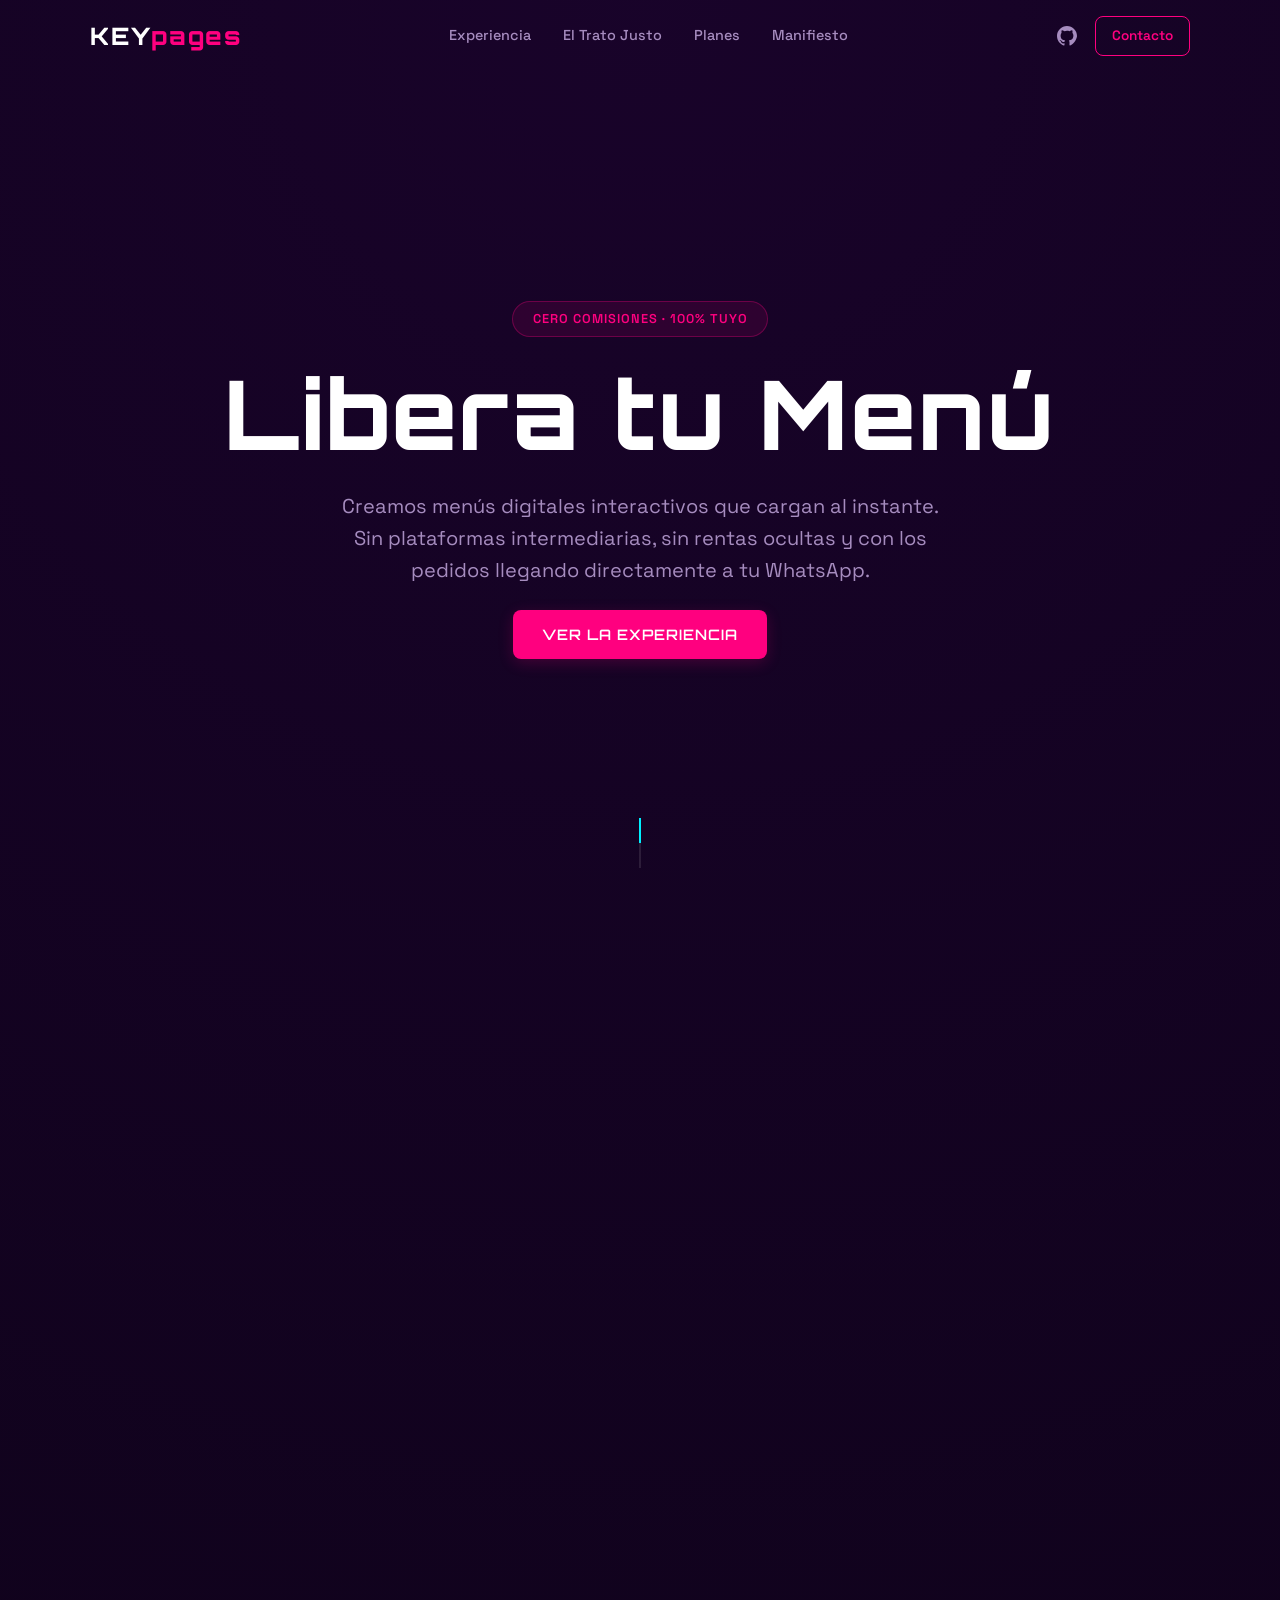
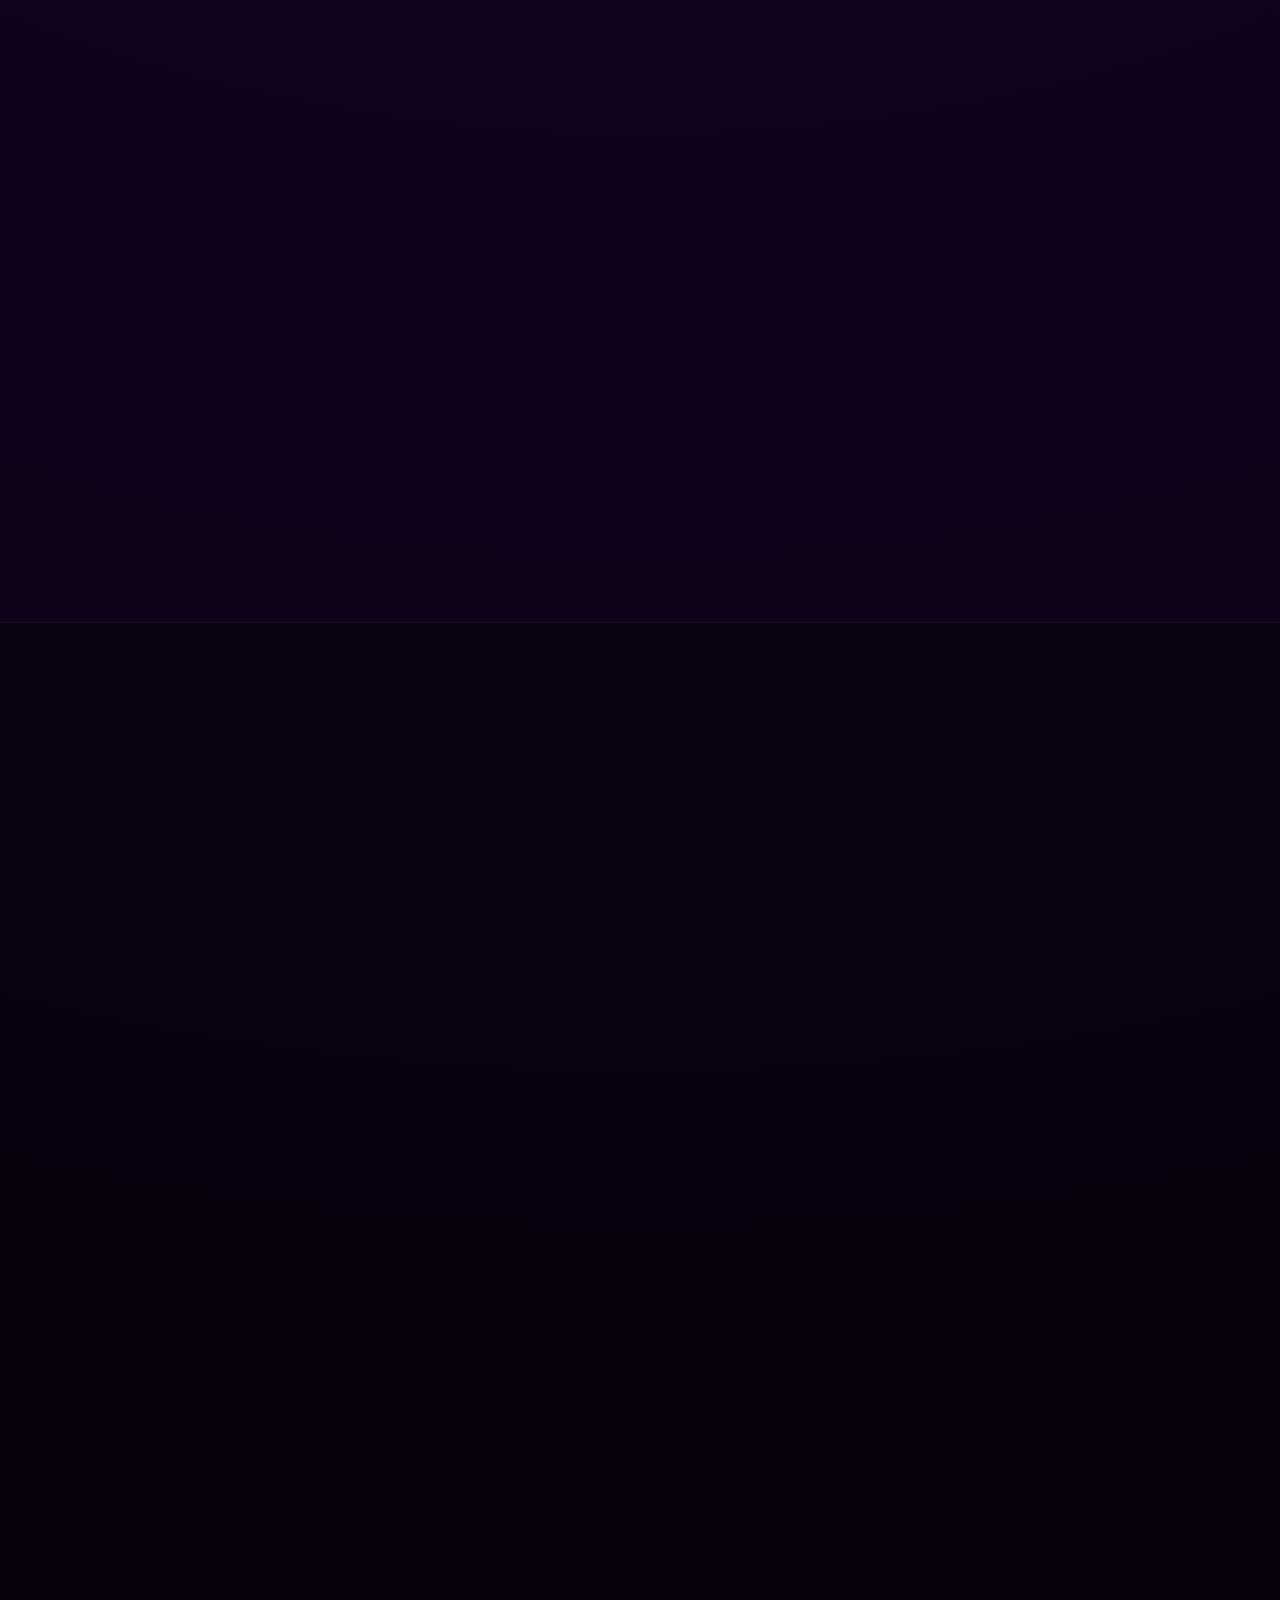
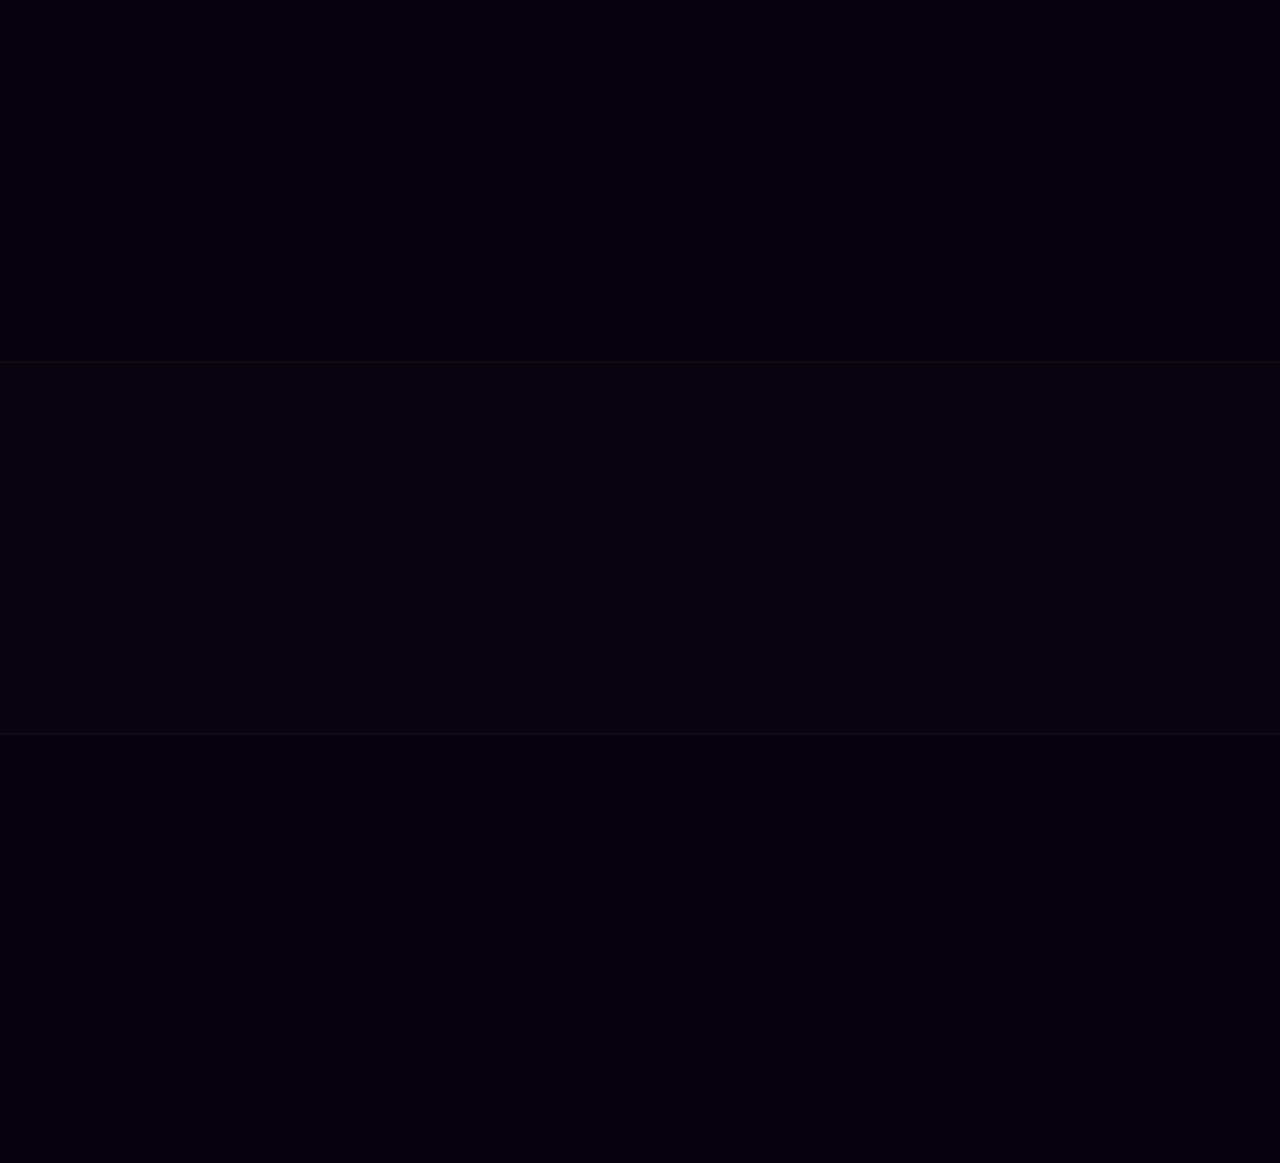
==== index.html @ 531e36ef "Actualizacion de la idea de negocio." ====
<!DOCTYPE html>
<html lang="es">
<head>
    <meta charset="UTF-8">
    <meta name="viewport" content="width=device-width, initial-scale=1.0, maximum-scale=5.0">
    <title>KEYpages | Menús Digitales Libres y Rápidos</title>
    
    <meta name="description" content="Menús digitales ultra rápidos, sin comisiones por pedido y 100% de tu propiedad. Conecta directo con tus clientes en WhatsApp.">
    <meta name="theme-color" content="#0e0318">
    
    <link rel="preconnect" href="https://fonts.googleapis.com">
    <link rel="preconnect" href="https://fonts.gstatic.com" crossorigin>
    <link href="https://fonts.googleapis.com/css2?family=Orbitron:wght@600;800&family=Space+Grotesk:wght@400;500;700&display=swap" rel="stylesheet">
    
    <link rel="stylesheet" href="style.css">
    <script src="script.js" defer></script>
</head>
<body>

    <nav class="navbar" id="navbar">
        <div class="nav-container">
            <a href="#" class="nav-logo">KEY<span>pages</span></a>
            <div class="nav-links">
                <a href="#experiencia">Experiencia</a>
                <a href="#beneficios">El Trato Justo</a>
                <a href="#membresias">Planes</a>
                <a href="#manifiesto">Manifiesto</a>
            </div>
            <div class="nav-actions">
                <a href="https://github.com/enrique-yoab" target="_blank" rel="noopener noreferrer" class="nav-icon" aria-label="Perfil de GitHub">
                    <svg viewBox="0 0 24 24" width="24" height="24" aria-hidden="true" fill="currentColor">
                        <path d="M12 2C6.477 2 2 6.477 2 12c0 4.42 2.865 8.166 6.839 9.489.5.092.682-.217.682-.482 0-.237-.008-.866-.013-1.7-2.782.603-3.369-1.34-3.369-1.34-.454-1.156-1.11-1.462-1.11-1.462-.908-.62.069-.608.069-.608 1.003.07 1.531 1.03 1.531 1.03.892 1.529 2.341 1.087 2.91.831.092-.646.35-1.086.636-1.336-2.22-.253-4.555-1.11-4.555-4.943 0-1.091.39-1.984 1.029-2.683-.103-.253-.446-1.27.098-2.647 0 0 .84-.269 2.75 1.025A9.564 9.564 0 0112 6.844c.85.004 1.705.115 2.504.337 1.909-1.294 2.747-1.025 2.747-1.025.546 1.377.203 2.394.1 2.647.64.699 1.028 1.592 1.028 2.683 0 3.842-2.339 4.687-4.566 4.935.359.309.678.919.678 1.852 0 1.336-.012 2.415-.012 2.743 0 .267.18.579.688.481C19.138 20.161 22 14.416 22 12c0-5.523-4.477-10-10-10z"/>
                    </svg>
                </a>
                <a href="https://wa.me/525622158556?text=Hola,%20quiero%20liberar%20mi%20menú." target="_blank" rel="noopener noreferrer" class="btn-nav">Contacto</a>
            </div>
        </div>
    </nav>

    <header class="hero">
        <div class="hero-bg" aria-hidden="true"></div>
        <div class="container hero-content">
            <span class="badge">Cero Comisiones · 100% Tuyo</span>
            <h1 class="hero-title">Libera tu Menú</h1>
            <p class="hero-subtitle">Creamos menús digitales interactivos que cargan al instante. Sin plataformas intermediarias, sin rentas ocultas y con los pedidos llegando directamente a tu WhatsApp.</p>
            <div class="hero-actions">
                <a href="#experiencia" class="btn btn-primary">Ver la Experiencia</a>
            </div>
        </div>
        <div class="scroll-indicator" aria-hidden="true"></div>
    </header>

    <main>
        <section id="experiencia" class="section">
            <div class="container">
                <div class="section-header reveal">
                    <h2>Navegación Dinámica</h2>
                    <p>Tus clientes exploran tus platillos con nuestra interfaz exclusiva de ruleta, diseñada para sentirse como una app nativa a 60FPS sin necesidad de descargas.</p>
                </div>
                
                <div class="roulette-wrapper reveal">
                    <div class="roulette-container" id="menu-roulette">
                        <div class="roulette-item active" data-index="0">🍔 Hamburguesas</div>
                        <div class="roulette-item" data-index="1">🍕 Pizzas Artesanales</div>
                        <div class="roulette-item" data-index="2">🥗 Ensaladas</div>
                        <div class="roulette-item" data-index="3">🍺 Cerveza Draft</div>
                        <div class="roulette-item" data-index="4">🍰 Postres</div>
                    </div>
                    <div class="roulette-controls">
                        <button id="btn-spin-left" class="btn btn-outline" aria-label="Girar a la izquierda">◀ Girar</button>
                        <button id="btn-spin-right" class="btn btn-outline" aria-label="Girar a la derecha">Girar ▶</button>
                    </div>
                </div>
            </div>
        </section>

        <section id="beneficios" class="section section-dark">
            <div class="container">
                <div class="scope-grid reveal">
                    <div class="scope-text">
                        <h2 class="scope-title">El Trato Justo</h2>
                        <p class="scope-desc">Las apps de delivery se quedan hasta con el 30% de tus ganancias y "secuestran" la relación con tus clientes. Nosotros proponemos <strong>honestidad radical</strong>.</p>
                        <p class="scope-desc">Diseñamos tu catálogo digital a medida. Cuando un comensal elige sus platillos en su celular (ya sea desde su casa o escaneando un QR en tu mesa), el pedido se formatea y se envía <strong>directamente a tu número de WhatsApp</strong>. Tú cierras la venta, tú conservas el 100% del dinero.</p>
                    </div>
                    <div class="scope-visual">
                        <ul class="scope-list">
                            <li><span class="icon check">✓</span> Velocidad de carga instantánea</li>
                            <li><span class="icon check">✓</span> Pedidos directos a tu WhatsApp</li>
                            <li><span class="icon check">✓</span> Código QR elegante para mesas</li>
                            <li><span class="icon cross">✕</span> Cero cobros por intermediación</li>
                            <li><span class="icon cross">✕</span> Cero caídas del servidor</li>
                        </ul>
                    </div>
                </div>
            </div>
        </section>

        <section class="section">
            <div class="container">
                <div class="github-req-box reveal">
                    <div class="req-icon">
                        <svg viewBox="0 0 24 24" width="48" height="48" fill="currentColor">
                            <path d="M12 2C6.477 2 2 6.477 2 12c0 4.42 2.865 8.166 6.839 9.489.5.092.682-.217.682-.482 0-.237-.008-.866-.013-1.7-2.782.603-3.369-1.34-3.369-1.34-.454-1.156-1.11-1.462-1.11-1.462-.908-.62.069-.608.069-.608 1.003.07 1.531 1.03 1.531 1.03.892 1.529 2.341 1.087 2.91.831.092-.646.35-1.086.636-1.336-2.22-.253-4.555-1.11-4.555-4.943 0-1.091.39-1.984 1.029-2.683-.103-.253-.446-1.27.098-2.647 0 0 .84-.269 2.75 1.025A9.564 9.564 0 0112 6.844c.85.004 1.705.115 2.504.337 1.909-1.294 2.747-1.025 2.747-1.025.546 1.377.203 2.394.1 2.647.64.699 1.028 1.592 1.028 2.683 0 3.842-2.339 4.687-4.566 4.935.359.309.678.919.678 1.852 0 1.336-.012 2.415-.012 2.743 0 .267.18.579.688.481C19.138 20.161 22 14.416 22 12c0-5.523-4.477-10-10-10z"/>
                        </svg>
                    </div>
                    <div class="req-content">
                        <h2>Tu Bóveda: El código es tuyo</h2>
                        <p>Para asegurar que nunca dependas técnica ni financieramente de nosotros, todo el código de tu menú se guarda en una cuenta gratuita de GitHub a tu nombre. Es tu caja fuerte digital. Si mañana decides irte, te llevas tu sitio funcionando perfectamente.</p>
                    </div>
                </div>
            </div>
        </section>

        <section id="membresias" class="section section-dark">
            <div class="container">
                <div class="section-header reveal">
                    <h2>Modelos de Trabajo</h2>
                    <p>Soberanía total sobre tu negocio, tú eliges el nivel de acompañamiento.</p>
                </div>

                <div class="pricing-grid reveal">
                    <div class="pricing-card">
                        <div class="pricing-header">
                            <h3 class="plan-name">Desarrollo Único</h3>
                            <p class="plan-desc">Independencia total sin pagos mensuales.</p>
                        </div>
                        <ul class="pricing-features">
                            <li><span class="icon check">✓</span> Diseño y entrega de tu Menú Libre</li>
                            <li><span class="icon check">✓</span> Alojamiento gratuito de por vida</li>
                            <li><span class="icon check">✓</span> Integración de pedidos a WhatsApp</li>
                            <li class="feature-dim"><span class="icon cross">✕</span> Sin actualizaciones de platillos/precios</li>
                        </ul>
                        <div class="pricing-action">
                            <a href="https://wa.me/525622158556?text=Hola,%20quiero%20cotizar%20un%20menú%20de%20pago%20único." target="_blank" class="btn btn-outline btn-large">Cotizar Diseño</a>
                        </div>
                    </div>

                    <div class="pricing-card highlighted">
                        <div class="pricing-badge">El favorito de los dueños</div>
                        <div class="pricing-header">
                            <h3 class="plan-name">Membresía KEYpages</h3>
                            <p class="plan-desc">Tranquilidad técnica total.</p>
                        </div>
                        <ul class="pricing-features">
                            <li><span class="icon check">✓</span> Todo lo del plan anterior</li>
                            <li><span class="icon check">✓</span> <strong>Dominio Personalizado</strong> (ej: www.turestaurante.com)</li>
                            <li><span class="icon check">✓</span> Actualizaciones constantes de menú y precios</li>
                            <li><span class="icon check">✓</span> Soporte prioritario y mantenimiento</li>
                        </ul>
                        <div class="pricing-alert">
                            <strong>Trato Ético:</strong> Si cancelas tu membresía, dejas de pagar el soporte y pierdes el dominio ".com", pero <strong>conservas tu menú y su código intactos</strong> operando gratuitamente para siempre en GitHub.
                        </div>
                        <div class="pricing-action">
                            <a href="https://wa.me/525622158556?text=Hola,%20me%20interesa%20la%20membresía%20mensual." target="_blank" class="btn btn-primary btn-large">Solicitar Membresía</a>
                        </div>
                    </div>
                </div>
            </div>
        </section>

        <section id="manifiesto" class="section">
            <div class="container manifesto-container reveal">
                <div class="manifesto-content">
                    <h2>Predicamos con el Ejemplo</h2>
                    <p>La honestidad radical es la base de nuestra ingeniería. Esta web, al igual que los proyectos de nuestros clientes, opera directamente sobre <strong>GitHub Pages</strong>. Sin servidores ocultos, sin intermediarios. Seguridad impenetrable y despliegue automatizado con absoluto $0 operativo de por vida.</p>
                    
                    <div class="stats-grid">
                        <div class="stat">
                            <span class="stat-value">100%</span>
                            <span class="stat-label">Auditable</span>
                        </div>
                        <div class="stat">
                            <span class="stat-value">0ms</span>
                            <span class="stat-label">Latencia Backend</span>
                        </div>
                        <div class="stat">
                            <span class="stat-value">$0</span>
                            <span class="stat-label">Hosting Fijo</span>
                        </div>
                    </div>
                </div>
            </div>
        </section>
    </main>

    <footer class="footer">
        <div class="container footer-content">
            <div class="footer-brand">
                <span class="footer-logo">KEYpages</span>
                <p>Ingeniería ética para negocios locales.</p>
                <div class="footer-social">
                    <a href="https://github.com/enrique-yoab" target="_blank" rel="noopener noreferrer" aria-label="GitHub de KEYpages">
                        <svg viewBox="0 0 24 24" width="22" height="22" aria-hidden="true" fill="currentColor">
                            <path d="M12 2C6.477 2 2 6.477 2 12c0 4.42 2.865 8.166 6.839 9.489.5.092.682-.217.682-.482 0-.237-.008-.866-.013-1.7-2.782.603-3.369-1.34-3.369-1.34-.454-1.156-1.11-1.462-1.11-1.462-.908-.62.069-.608.069-.608 1.003.07 1.531 1.03 1.531 1.03.892 1.529 2.341 1.087 2.91.831.092-.646.35-1.086.636-1.336-2.22-.253-4.555-1.11-4.555-4.943 0-1.091.39-1.984 1.029-2.683-.103-.253-.446-1.27.098-2.647 0 0 .84-.269 2.75 1.025A9.564 9.564 0 0112 6.844c.85.004 1.705.115 2.504.337 1.909-1.294 2.747-1.025 2.747-1.025.546 1.377.203 2.394.1 2.647.64.699 1.028 1.592 1.028 2.683 0 3.842-2.339 4.687-4.566 4.935.359.309.678.919.678 1.852 0 1.336-.012 2.415-.012 2.743 0 .267.18.579.688.481C19.138 20.161 22 14.416 22 12c0-5.523-4.477-10-10-10z"/>
                        </svg>
                    </a>
                </div>
            </div>
            <div class="footer-links">
                <p>© 2026 KEYpages. Construido con HTML/CSS/JS puro.</p>
                <p>Alojado en <a href="https://github.com/enrique-yoab/KEYPages" target="_blank" rel="noopener noreferrer">GitHub Pages</a>.</p>
            </div>
        </div>
    </footer>

</body>
</html>
---- style.css ----
/* ==========================================================================
   KEYpages — style.css 
   Mobile-First, Renderizado por GPU, Cero Layout Thrashing.
   ========================================================================== */

:root {
    --clr-bg:        #090211;
    --clr-surface:   #130622;
    --clr-surface-2: #1e0930;
    --clr-primary:   #ff007f;
    --clr-primary-glow: rgba(255, 0, 127, 0.4);
    --clr-cyan:      #00f0ff;
    --clr-text:      #e5d5f5;
    --clr-text-dim:  #a68cbf;
    
    --font-head: 'Orbitron', sans-serif;
    --font-body: 'Space Grotesk', sans-serif;
    
    --max-width: 1100px;
    --radius-sm: 8px;
    --radius-md: 16px;
    --radius-lg: 24px;
    --transition: 0.3s cubic-bezier(0.25, 0.8, 0.25, 1);
}

/* --- RESET BÁSICO --- */
*, *::before, *::after { box-sizing: border-box; margin: 0; padding: 0; }
html { scroll-behavior: smooth; font-size: 16px; }
body {
    background-color: var(--clr-bg);
    color: var(--clr-text);
    font-family: var(--font-body);
    line-height: 1.6;
    overflow-x: hidden;
    background-image: radial-gradient(circle at 50% 0%, rgba(114, 9, 183, 0.15) 0%, transparent 60%);
}
img, svg { max-width: 100%; display: block; }
a { text-decoration: none; color: inherit; }
ul { list-style: none; }

/* --- CONTENEDORES GLOBALES --- */
.container { width: 90%; max-width: var(--max-width); margin: 0 auto; }
.section { padding: 5rem 0; content-visibility: auto; contain-intrinsic-size: 0 500px; }
.section-dark { background: rgba(0,0,0,0.3); border-top: 1px solid rgba(255,255,255,0.05); border-bottom: 1px solid rgba(255,255,255,0.05); }

.section-header { text-align: center; margin-bottom: 3rem; }
.section-header h2 { font-family: var(--font-head); font-size: clamp(1.8rem, 5vw, 2.5rem); color: #fff; margin-bottom: 0.5rem; }
.section-header p { color: var(--clr-text-dim); font-size: clamp(0.9rem, 3vw, 1.1rem); max-width: 700px; margin: 0 auto; }

/* --- BOTONES E ÍCONOS --- */
.btn {
    display: inline-flex; justify-content: center; align-items: center;
    padding: 0.8rem 1.8rem; font-family: var(--font-head); font-weight: 600;
    font-size: 0.9rem; letter-spacing: 1px; text-transform: uppercase;
    border-radius: var(--radius-sm); transition: transform var(--transition), box-shadow var(--transition);
    cursor: pointer;
}
.btn-primary { background: var(--clr-primary); color: #fff; box-shadow: 0 4px 15px rgba(255,0,127,0.2); }
.btn-primary:hover { transform: translateY(-2px); box-shadow: 0 8px 25px var(--clr-primary-glow); }
.btn-outline { background: transparent; color: var(--clr-text); border: 1px solid rgba(255,255,255,0.2); }
.btn-outline:hover { background: rgba(255,255,255,0.05); border-color: rgba(255,255,255,0.5); transform: translateY(-2px); }
.btn-large { padding: 1rem 2.5rem; font-size: 1rem; width: 100%; text-align: center; }
.btn-icon { margin-right: 0.6rem; }

/* --- ANIMACIONES DE ENTRADA --- */
.reveal { opacity: 0; transform: translateY(30px); transition: opacity 0.8s ease-out, transform 0.8s ease-out; will-change: opacity, transform; }
.reveal.active { opacity: 1; transform: translateY(0); }

/* --- NAVEGACIÓN --- */
.navbar { position: fixed; top: 0; left: 0; width: 100%; padding: 1rem 0; z-index: 1000; transition: background var(--transition), padding var(--transition), backdrop-filter var(--transition); }
.navbar.scrolled { background: rgba(9, 2, 17, 0.85); backdrop-filter: blur(12px); -webkit-backdrop-filter: blur(12px); padding: 0.8rem 0; border-bottom: 1px solid rgba(255,255,255,0.05); }
.nav-container { display: flex; justify-content: space-between; align-items: center; width: 90%; max-width: var(--max-width); margin: 0 auto; }
.nav-logo { font-family: var(--font-head); font-size: 1.5rem; font-weight: 800; color: #fff; letter-spacing: 2px; }
.nav-logo span { color: var(--clr-primary); }
.nav-links { display: none; }
.nav-actions { display: flex; align-items: center; gap: 1rem; }
.nav-icon { color: var(--clr-text-dim); transition: color var(--transition), transform var(--transition); display: flex; }
.nav-icon:hover { color: #fff; transform: scale(1.1); }
.btn-nav { font-size: 0.85rem; font-weight: 600; padding: 0.5rem 1rem; border: 1px solid var(--clr-primary); color: var(--clr-primary); border-radius: var(--radius-sm); transition: var(--transition); }
.btn-nav:hover { background: var(--clr-primary); color: #fff; }

/* --- HERO SECTION --- */
.hero { min-height: 100vh; display: flex; align-items: center; justify-content: center; text-align: center; position: relative; padding-top: 60px; }
.hero-content { position: relative; z-index: 2; display: flex; flex-direction: column; align-items: center; gap: 1.5rem; }
.badge { background: rgba(255,0,127,0.1); color: var(--clr-primary); border: 1px solid rgba(255,0,127,0.3); padding: 0.4rem 1.2rem; border-radius: 50px; font-size: 0.8rem; font-weight: 600; letter-spacing: 1px; text-transform: uppercase; }
.hero-title { font-family: var(--font-head); font-size: clamp(3rem, 10vw, 6rem); font-weight: 800; color: #fff; line-height: 1.1; letter-spacing: 2px; }
.hero-subtitle { font-size: clamp(1rem, 4vw, 1.25rem); color: var(--clr-text-dim); max-width: 600px; }
.hero-actions { display: flex; flex-direction: column; gap: 1rem; width: 100%; }
@media (min-width: 480px) {
    .hero-actions { flex-direction: row; justify-content: center; }
    .hero-actions .btn { width: auto; }
}

.scroll-indicator { position: absolute; bottom: 2rem; left: 50%; transform: translateX(-50%); width: 2px; height: 50px; background: rgba(255,255,255,0.1); overflow: hidden; }
.scroll-indicator::after { content: ''; display: block; width: 100%; height: 50%; background: var(--clr-cyan); animation: scrollDown 2s ease-in-out infinite; }
@keyframes scrollDown { 0% { transform: translateY(-100%); } 100% { transform: translateY(200%); } }

/* --- RULETA DE CASINO --- */
.roulette-wrapper { display: flex; flex-direction: column; align-items: center; gap: 2rem; padding: 2rem 0 3rem; overflow: hidden; }
.roulette-container { margin-top: 2rem; position: relative; width: 240px; height: 240px; border-radius: 50%; border: 2px dashed rgba(255, 0, 127, 0.3); display: flex; justify-content: center; align-items: center; transition: transform 0.6s cubic-bezier(0.25, 1, 0.5, 1); transform-origin: center center; }

.roulette-item { position: absolute; background: var(--clr-surface); border: 1px solid rgba(0, 240, 255, 0.4); padding: 0.8rem 1.2rem; border-radius: var(--radius-md); color: var(--clr-text-dim); font-weight: bold; font-size: 0.9rem; white-space: nowrap; transition: all 0.3s cubic-bezier(0.25, 1, 0.5, 1); box-shadow: 0 5px 15px rgba(0,0,0,0.5); text-align: center; }
.roulette-item.active { background: var(--clr-primary); color: #fff; border-color: var(--clr-primary); scale: 1.15; box-shadow: 0 10px 25px var(--clr-primary-glow); z-index: 10; }

.roulette-controls { display: flex; justify-content: center; gap: 1rem; margin-top: 1.5rem; width: 100%; }
.roulette-controls .btn { font-size: 0.8rem; padding: 0.6rem 1.2rem; }

@media (min-width: 450px) {
    .roulette-container { width: 320px; height: 320px; margin-top: 3rem; }
    .roulette-item { padding: 1rem 1.5rem; font-size: 1rem; }
    .roulette-controls .btn { font-size: 0.9rem; padding: 0.8rem 1.8rem; gap: 1.5rem; }
}

/* --- ALCANCE TÉCNICO Y LIMITACIONES --- */
.scope-grid { display: grid; grid-template-columns: 1fr; gap: 2rem; background: rgba(255,255,255,0.02); border: 1px solid rgba(255, 0, 127, 0.15); border-radius: var(--radius-lg); padding: 2.5rem 1.5rem; }
.scope-title { font-family: var(--font-head); font-size: clamp(1.5rem, 4vw, 2rem); color: var(--clr-primary); margin-bottom: 1rem; }
.scope-desc { color: var(--clr-text-dim); margin-bottom: 1rem; font-size: 0.95rem; }
.scope-desc strong { color: var(--clr-text); }
.scope-visual { background: var(--clr-surface); padding: 1.5rem; border-radius: var(--radius-md); border: 1px solid rgba(255,255,255,0.05); }
.scope-list li { margin-bottom: 0.8rem; display: flex; align-items: center; gap: 0.5rem; font-size: 0.95rem; color: var(--clr-text); }

/* --- SECCIÓN REQUISITO GITHUB --- */
.github-req-box { background: linear-gradient(145deg, rgba(19, 6, 34, 0.8), rgba(30, 9, 48, 0.8)); border: 1px solid rgba(0, 240, 255, 0.2); border-radius: var(--radius-lg); padding: 2rem; display: flex; flex-direction: column; align-items: center; text-align: center; gap: 1rem; box-shadow: 0 10px 40px rgba(0, 240, 255, 0.05); }
.req-icon { color: var(--clr-cyan); display: flex; justify-content: center; align-items: center; margin-bottom: -0.5rem; }
.req-content h2 { font-family: var(--font-head); color: #fff; font-size: 1.5rem; margin-bottom: 0.5rem; }
.req-content p { color: var(--clr-text-dim); font-size: 0.95rem; max-width: 600px; margin: 0 auto; }

/* --- MEMBRESÍAS / PLANES DE PRECIOS --- */
.pricing-grid { display: grid; grid-template-columns: 1fr; gap: 2rem; max-width: 900px; margin: 0 auto; }
.pricing-card { background: var(--clr-surface); border: 1px solid rgba(255,255,255,0.1); border-radius: var(--radius-lg); padding: 2.5rem 2rem; display: flex; flex-direction: column; position: relative; transition: transform var(--transition); }
.pricing-card:hover { transform: translateY(-5px); }
.pricing-card.highlighted { background: linear-gradient(180deg, var(--clr-surface-2) 0%, var(--clr-surface) 100%); border: 1px solid var(--clr-primary); box-shadow: 0 10px 40px rgba(255, 0, 127, 0.15); }
.pricing-badge { position: absolute; top: -12px; left: 50%; transform: translateX(-50%); background: var(--clr-primary); color: #fff; font-weight: 700; font-size: 0.75rem; text-transform: uppercase; padding: 0.4rem 1.2rem; border-radius: 50px; letter-spacing: 1px; }

.pricing-header { text-align: center; border-bottom: 1px solid rgba(255,255,255,0.05); padding-bottom: 1.5rem; margin-bottom: 1.5rem; }
.plan-name { font-family: var(--font-head); font-size: 1.5rem; color: #fff; margin-bottom: 0.5rem; }
.pricing-card.highlighted .plan-name { color: var(--clr-primary); }
.plan-desc { color: var(--clr-text-dim); font-size: 0.9rem; }

.pricing-features { flex-grow: 1; margin-bottom: 2rem; }
.pricing-features li { display: flex; align-items: flex-start; gap: 0.8rem; margin-bottom: 1rem; font-size: 0.95rem; color: var(--clr-text); line-height: 1.4; }
.pricing-features li strong { color: var(--clr-cyan); }
.feature-dim { opacity: 0.5; text-decoration: line-through; }

.pricing-alert { background: rgba(0, 240, 255, 0.05); border-left: 3px solid var(--clr-cyan); padding: 1rem; margin-bottom: 2rem; border-radius: 4px; font-size: 0.85rem; color: var(--clr-text-dim); text-align: left; line-height: 1.5; }
.pricing-alert strong { color: #fff; }
.pricing-action { margin-top: auto; }

/* --- MANIFIESTO --- */
.manifesto-container { max-width: 700px; text-align: center; }
.manifesto-content h2 { font-family: var(--font-head); color: #fff; font-size: 2rem; margin-bottom: 1rem; }
.manifesto-content p { color: var(--clr-text-dim); margin-bottom: 2rem; }
.stats-grid { display: grid; grid-template-columns: repeat(3, 1fr); gap: 1rem; background: rgba(255,255,255,0.03); border-radius: var(--radius-md); padding: 1.5rem; margin-bottom: 2rem; }
.stat { display: flex; flex-direction: column; }
.stat-value { font-family: var(--font-head); font-size: clamp(1.5rem, 4vw, 2rem); color: var(--clr-cyan); font-weight: 800; }
.stat-label { font-size: 0.8rem; text-transform: uppercase; letter-spacing: 1px; color: var(--clr-text-dim); }

/* --- FOOTER --- */
.footer { background: #05010a; padding: 3rem 0 2rem; border-top: 1px solid rgba(255,255,255,0.05); }
.footer-content { display: flex; flex-direction: column; align-items: center; text-align: center; gap: 2rem; }
.footer-logo { font-family: var(--font-head); font-size: 1.2rem; color: #fff; font-weight: 800; }
.footer-brand p, .footer-links p { color: rgba(255,255,255,0.4); font-size: 0.85rem; margin-top: 0.5rem; }
.footer-social { display: flex; justify-content: center; gap: 1.2rem; margin-top: 1.2rem; }
.footer-social a { color: rgba(255,255,255,0.4); transition: transform var(--transition), color var(--transition); display: inline-flex; }
.footer-social a:hover { color: #fff; transform: scale(1.15); }
.footer-links a { color: var(--clr-primary); }
.footer-links a:hover { text-decoration: underline; }

/* --- MEDIA QUERIES --- */
@media (min-width: 768px) {
    .nav-links { display: flex; gap: 2rem; }
    .nav-links a { font-size: 0.9rem; font-weight: 500; color: var(--clr-text-dim); transition: color var(--transition); }
    .nav-links a:hover { color: #fff; }
    
    .scope-grid { grid-template-columns: 1fr 1fr; padding: 4rem; align-items: center; }
    .pricing-grid { grid-template-columns: 1fr 1fr; align-items: stretch; }
    
    .github-req-box { flex-direction: row; text-align: left; padding: 2rem 3rem; gap: 2rem; }
    .req-content p { margin: 0; }
    .req-icon { margin-bottom: 0; }

    .footer-content { flex-direction: row; justify-content: space-between; text-align: left; }
    .footer-brand p, .footer-links p { margin-top: 0; }
    .footer-social { justify-content: flex-start; margin-top: 1rem; }
    .btn-large { width: auto; }
}

@media (prefers-reduced-motion: reduce) {
    *, *::before, *::after { animation-duration: 0.01ms !important; animation-iteration-count: 1 !important; transition-duration: 0.01ms !important; scroll-behavior: auto !important; }
    .reveal { opacity: 1; transform: none; }
}
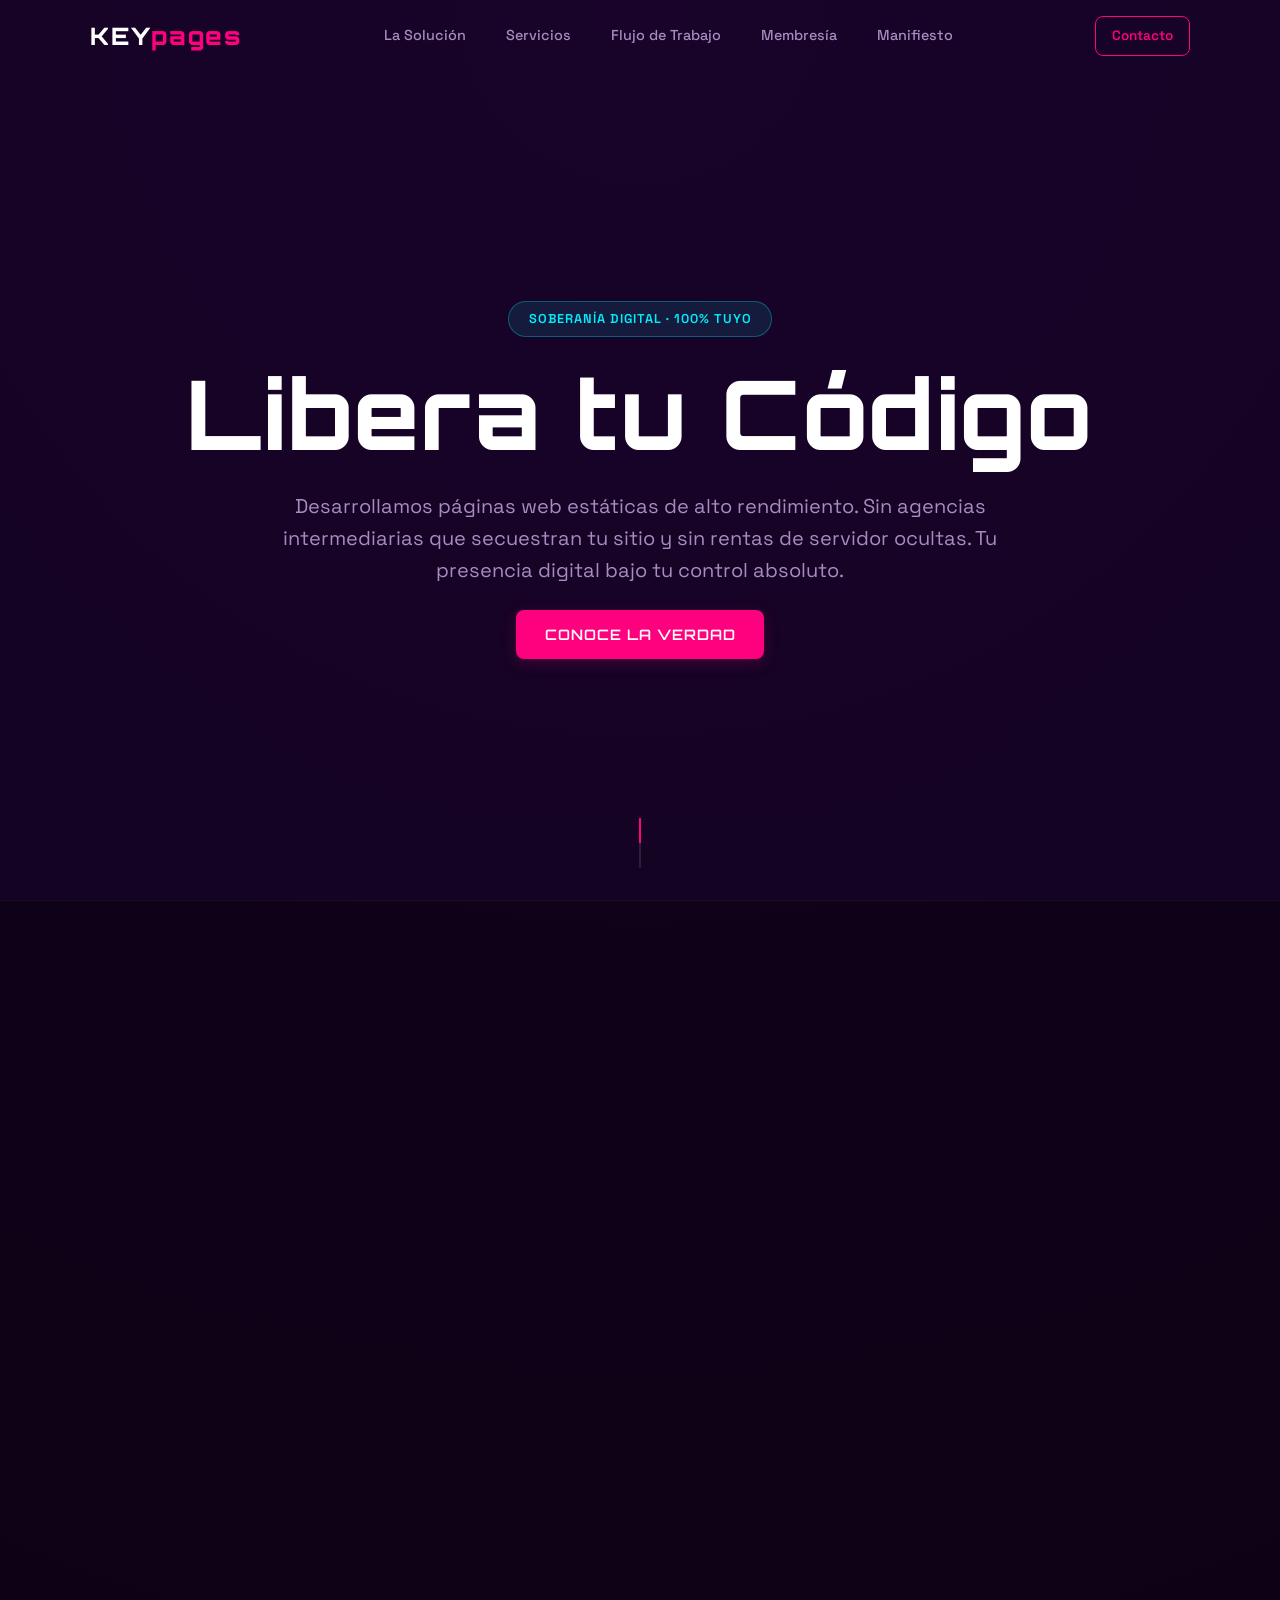
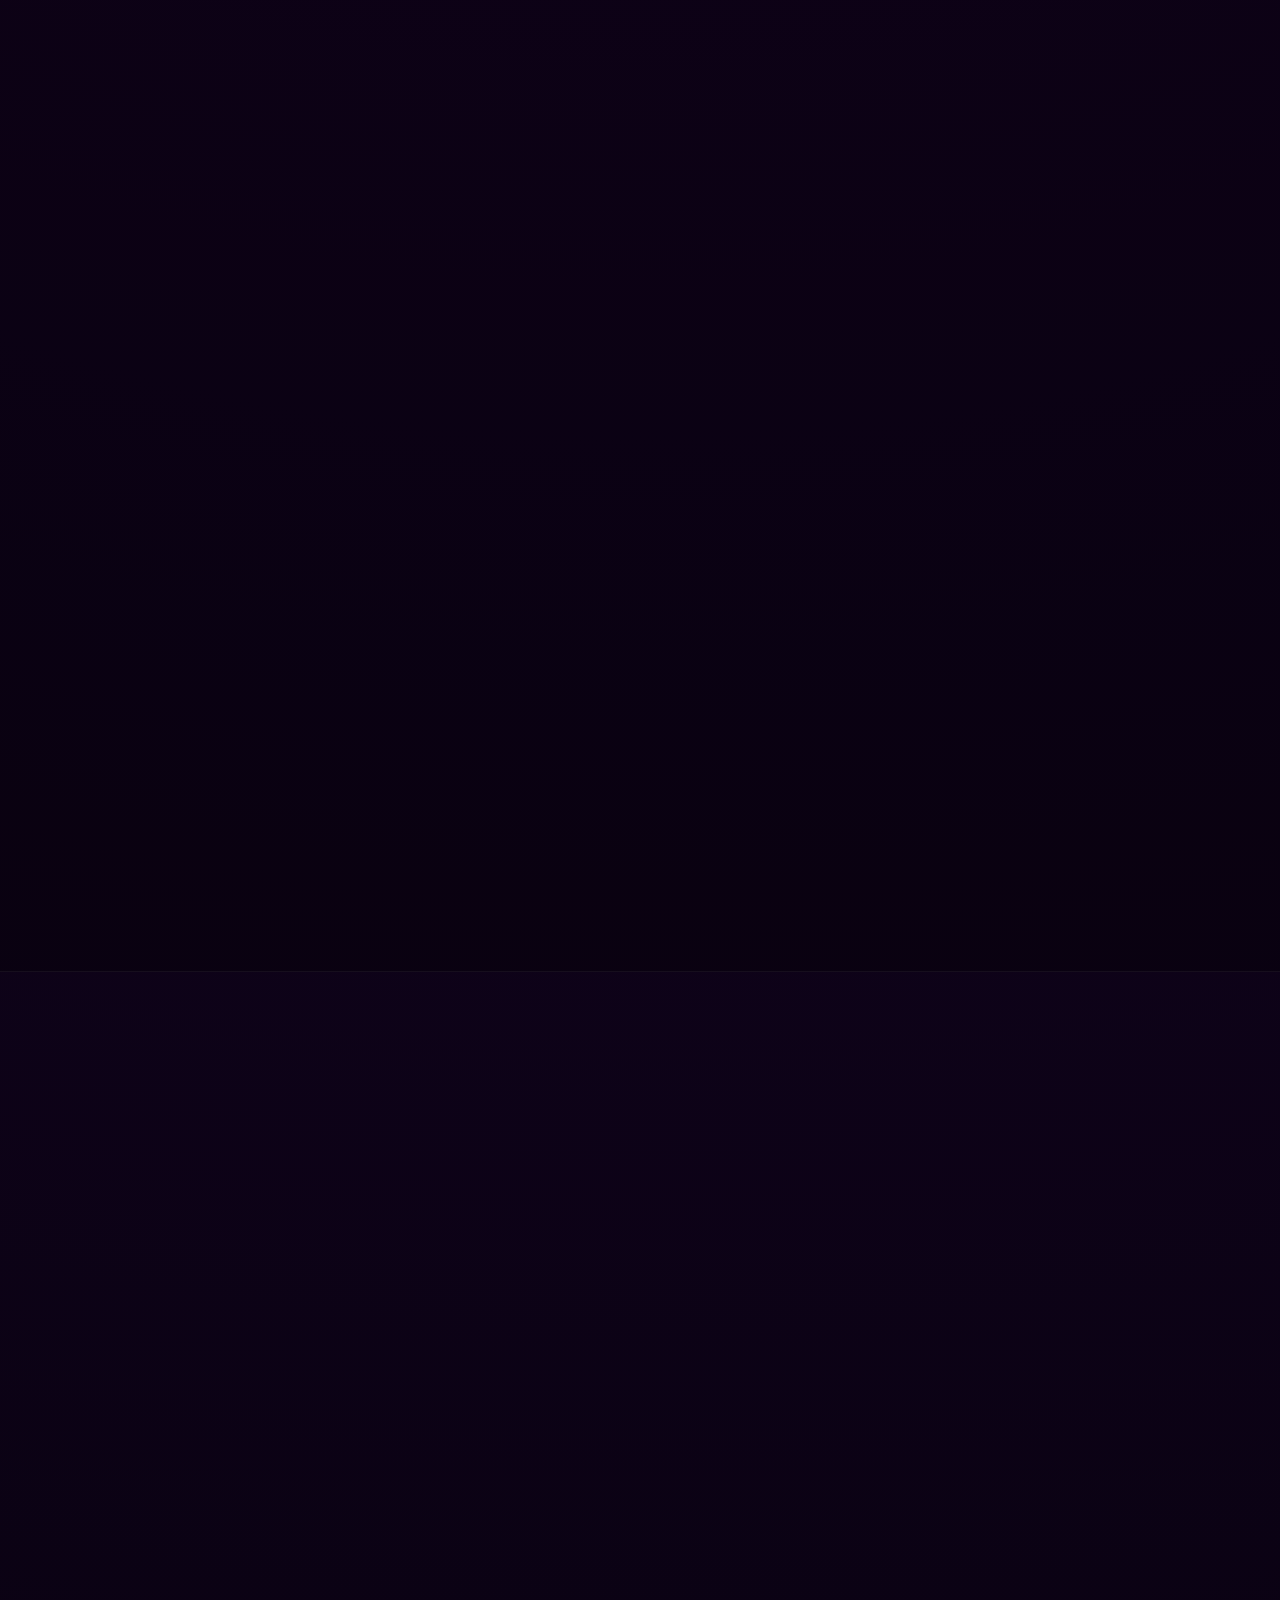
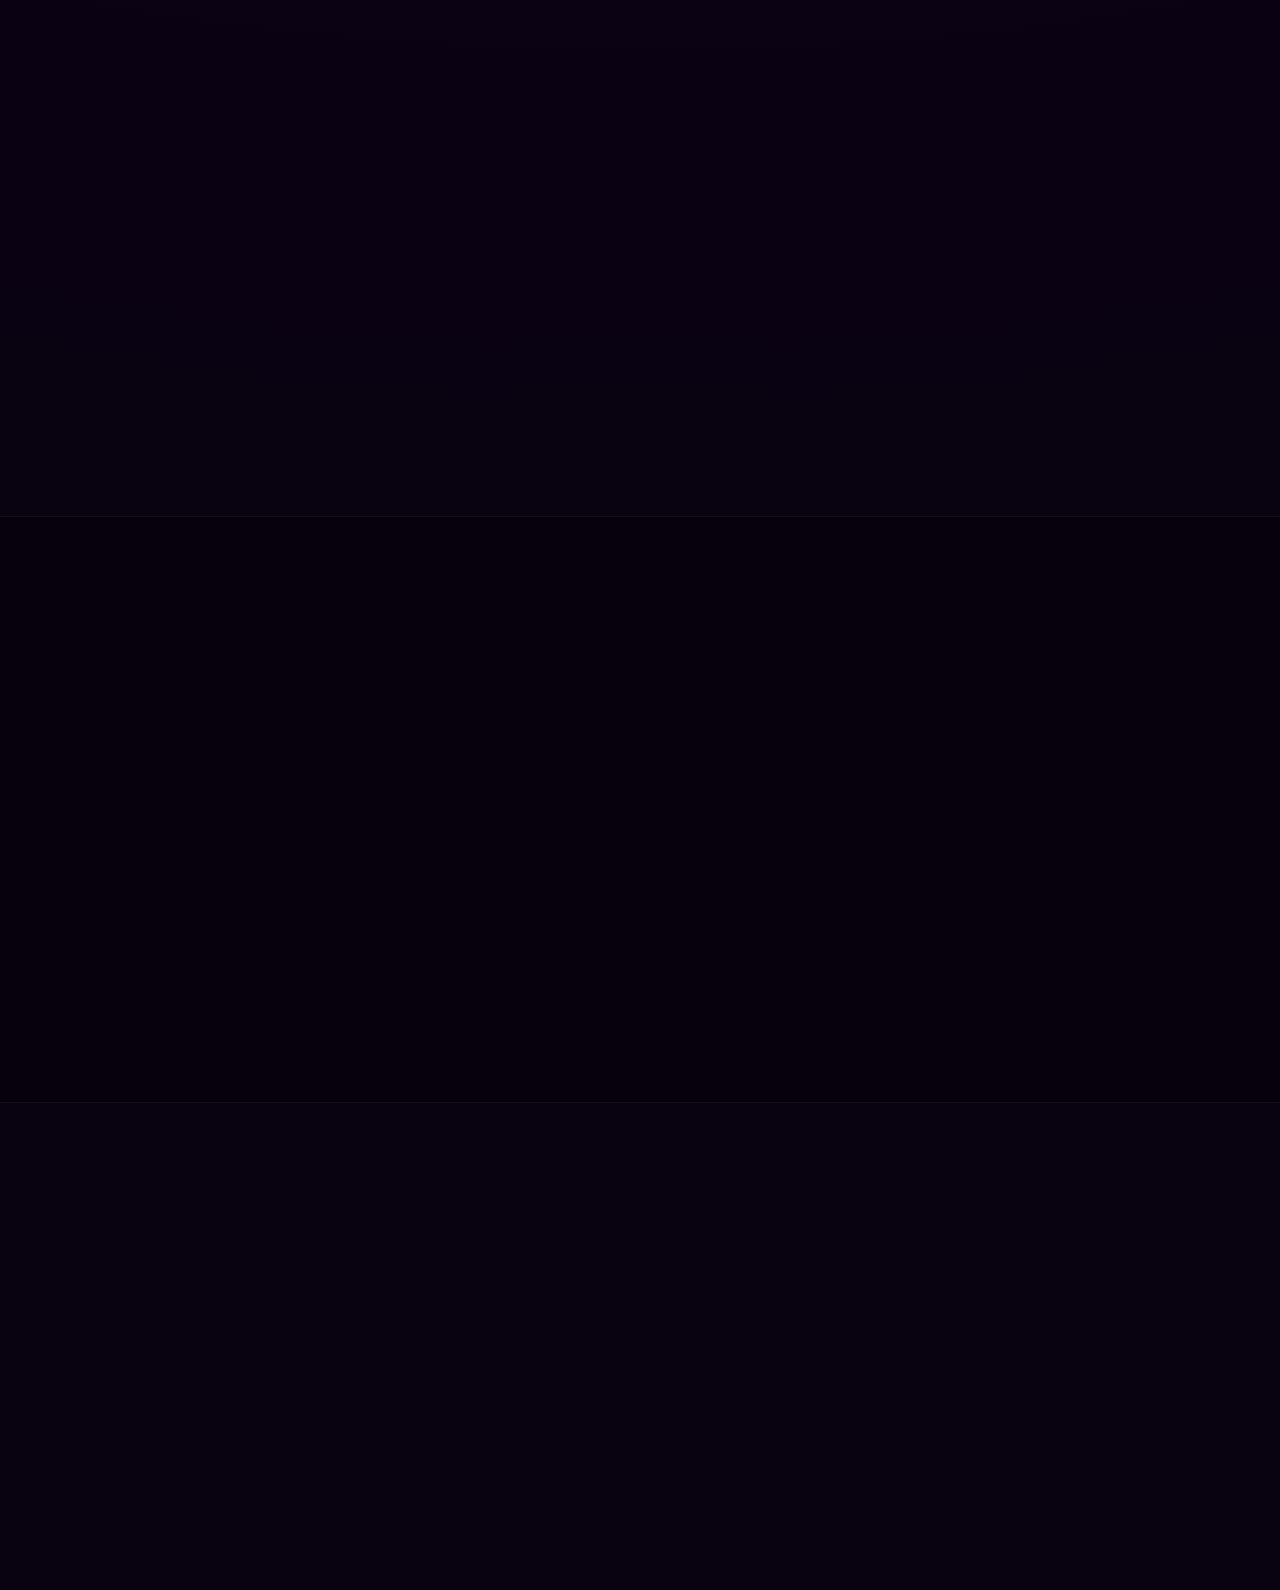
==== commit 0c989f53: "Actualizacion de README y Archivos." ====
--- a/index.html
+++ b/index.html
@@ -3,9 +3,9 @@
 <head>
     <meta charset="UTF-8">
     <meta name="viewport" content="width=device-width, initial-scale=1.0, maximum-scale=5.0">
-    <title>KEYpages | Menús Digitales Libres y Rápidos</title>
+    <title>KEYpages | Desarrollo Web Estático y Libre</title>
     
-    <meta name="description" content="Menús digitales ultra rápidos, sin comisiones por pedido y 100% de tu propiedad. Conecta directo con tus clientes en WhatsApp.">
+    <meta name="description" content="Desarrollo web ultrarrápido y 100% de tu propiedad. Sin servidores ocultos, sin agencias que secuestran tu código. Tu web, tus reglas.">
     <meta name="theme-color" content="#0e0318">
     
     <link rel="preconnect" href="https://fonts.googleapis.com">
@@ -21,18 +21,14 @@
         <div class="nav-container">
             <a href="#" class="nav-logo">KEY<span>pages</span></a>
             <div class="nav-links">
-                <a href="#experiencia">Experiencia</a>
-                <a href="#beneficios">El Trato Justo</a>
-                <a href="#membresias">Planes</a>
+                <a href="#solucion">La Solución</a>
+                <a href="#servicios">Servicios</a>
+                <a href="#onboarding">Flujo de Trabajo</a>
+                <a href="#membresias">Membresía</a>
                 <a href="#manifiesto">Manifiesto</a>
             </div>
             <div class="nav-actions">
-                <a href="https://github.com/enrique-yoab" target="_blank" rel="noopener noreferrer" class="nav-icon" aria-label="Perfil de GitHub">
-                    <svg viewBox="0 0 24 24" width="24" height="24" aria-hidden="true" fill="currentColor">
-                        <path d="M12 2C6.477 2 2 6.477 2 12c0 4.42 2.865 8.166 6.839 9.489.5.092.682-.217.682-.482 0-.237-.008-.866-.013-1.7-2.782.603-3.369-1.34-3.369-1.34-.454-1.156-1.11-1.462-1.11-1.462-.908-.62.069-.608.069-.608 1.003.07 1.531 1.03 1.531 1.03.892 1.529 2.341 1.087 2.91.831.092-.646.35-1.086.636-1.336-2.22-.253-4.555-1.11-4.555-4.943 0-1.091.39-1.984 1.029-2.683-.103-.253-.446-1.27.098-2.647 0 0 .84-.269 2.75 1.025A9.564 9.564 0 0112 6.844c.85.004 1.705.115 2.504.337 1.909-1.294 2.747-1.025 2.747-1.025.546 1.377.203 2.394.1 2.647.64.699 1.028 1.592 1.028 2.683 0 3.842-2.339 4.687-4.566 4.935.359.309.678.919.678 1.852 0 1.336-.012 2.415-.012 2.743 0 .267.18.579.688.481C19.138 20.161 22 14.416 22 12c0-5.523-4.477-10-10-10z"/>
-                    </svg>
-                </a>
-                <a href="https://wa.me/525622158556?text=Hola,%20quiero%20liberar%20mi%20menú." target="_blank" rel="noopener noreferrer" class="btn-nav">Contacto</a>
+                <a href="https://wa.me/525622158556?text=Hola,%20quiero%20liberar%20mi%20presencia%20digital." target="_blank" rel="noopener noreferrer" class="btn-nav">Contacto</a>
             </div>
         </div>
     </nav>
@@ -40,129 +36,125 @@
     <header class="hero">
         <div class="hero-bg" aria-hidden="true"></div>
         <div class="container hero-content">
-            <span class="badge">Cero Comisiones · 100% Tuyo</span>
-            <h1 class="hero-title">Libera tu Menú</h1>
-            <p class="hero-subtitle">Creamos menús digitales interactivos que cargan al instante. Sin plataformas intermediarias, sin rentas ocultas y con los pedidos llegando directamente a tu WhatsApp.</p>
+            <span class="badge">Soberanía Digital · 100% Tuyo</span>
+            <h1 class="hero-title">Libera tu Código</h1>
+            <p class="hero-subtitle">Desarrollamos páginas web estáticas de alto rendimiento. Sin agencias intermediarias que secuestran tu sitio y sin rentas de servidor ocultas. Tu presencia digital bajo tu control absoluto.</p>
             <div class="hero-actions">
-                <a href="#experiencia" class="btn btn-primary">Ver la Experiencia</a>
+                <a href="#solucion" class="btn btn-primary">Conoce la Verdad</a>
             </div>
         </div>
         <div class="scroll-indicator" aria-hidden="true"></div>
     </header>
 
     <main>
-        <section id="experiencia" class="section">
-            <div class="container">
-                <div class="section-header reveal">
-                    <h2>Navegación Dinámica</h2>
-                    <p>Tus clientes exploran tus platillos con nuestra interfaz exclusiva de ruleta, diseñada para sentirse como una app nativa a 60FPS sin necesidad de descargas.</p>
-                </div>
-                
-                <div class="roulette-wrapper reveal">
-                    <div class="roulette-container" id="menu-roulette">
-                        <div class="roulette-item active" data-index="0">🍔 Hamburguesas</div>
-                        <div class="roulette-item" data-index="1">🍕 Pizzas Artesanales</div>
-                        <div class="roulette-item" data-index="2">🥗 Ensaladas</div>
-                        <div class="roulette-item" data-index="3">🍺 Cerveza Draft</div>
-                        <div class="roulette-item" data-index="4">🍰 Postres</div>
-                    </div>
-                    <div class="roulette-controls">
-                        <button id="btn-spin-left" class="btn btn-outline" aria-label="Girar a la izquierda">◀ Girar</button>
-                        <button id="btn-spin-right" class="btn btn-outline" aria-label="Girar a la derecha">Girar ▶</button>
-                    </div>
-                </div>
-            </div>
-        </section>
-
-        <section id="beneficios" class="section section-dark">
+        <section id="solucion" class="section section-dark">
             <div class="container">
                 <div class="scope-grid reveal">
                     <div class="scope-text">
-                        <h2 class="scope-title">El Trato Justo</h2>
-                        <p class="scope-desc">Las apps de delivery se quedan hasta con el 30% de tus ganancias y "secuestran" la relación con tus clientes. Nosotros proponemos <strong>honestidad radical</strong>.</p>
-                        <p class="scope-desc">Diseñamos tu catálogo digital a medida. Cuando un comensal elige sus platillos en su celular (ya sea desde su casa o escaneando un QR en tu mesa), el pedido se formatea y se envía <strong>directamente a tu número de WhatsApp</strong>. Tú cierras la venta, tú conservas el 100% del dinero.</p>
+                        <h2 class="scope-title">El Problema vs. La Solución</h2>
+                        <p class="scope-desc">Las agencias tradicionales "secuestran" tu código en servidores privados y te cobran rentas infladas por mantenimiento. Si decides irte, apagan tu página y pierdes tu inversión. Nosotros proponemos <strong>honestidad radical</strong>.</p>
+                        <p class="scope-desc">Desarrollamos tu sitio con tecnología estática y lo alojamos en <strong>GitHub Pages</strong>. La infraestructura es pública, gratuita, global y, lo más importante, la cuenta estará a tu nombre. Nosotros solo somos los arquitectos; tú eres el dueño del terreno.</p>
                     </div>
                     <div class="scope-visual">
                         <ul class="scope-list">
-                            <li><span class="icon check">✓</span> Velocidad de carga instantánea</li>
-                            <li><span class="icon check">✓</span> Pedidos directos a tu WhatsApp</li>
-                            <li><span class="icon check">✓</span> Código QR elegante para mesas</li>
-                            <li><span class="icon cross">✕</span> Cero cobros por intermediación</li>
-                            <li><span class="icon cross">✕</span> Cero caídas del servidor</li>
+                            <li><span class="icon check">✓</span> Eres el único propietario del código fuente</li>
+                            <li><span class="icon check">✓</span> Velocidad de carga instantánea (0ms latencia)</li>
+                            <li><span class="icon check">✓</span> Arquitectura sin bases de datos hackeables</li>
+                            <li><span class="icon cross">✕</span> Cero cobros por hosting o servidores ocultos</li>
+                            <li><span class="icon cross">✕</span> Cero riesgo de perder tu web si nos dejas</li>
                         </ul>
                     </div>
                 </div>
             </div>
         </section>
 
-        <section class="section">
+        <section id="servicios" class="section">
             <div class="container">
-                <div class="github-req-box reveal">
-                    <div class="req-icon">
-                        <svg viewBox="0 0 24 24" width="48" height="48" fill="currentColor">
-                            <path d="M12 2C6.477 2 2 6.477 2 12c0 4.42 2.865 8.166 6.839 9.489.5.092.682-.217.682-.482 0-.237-.008-.866-.013-1.7-2.782.603-3.369-1.34-3.369-1.34-.454-1.156-1.11-1.462-1.11-1.462-.908-.62.069-.608.069-.608 1.003.07 1.531 1.03 1.531 1.03.892 1.529 2.341 1.087 2.91.831.092-.646.35-1.086.636-1.336-2.22-.253-4.555-1.11-4.555-4.943 0-1.091.39-1.984 1.029-2.683-.103-.253-.446-1.27.098-2.647 0 0 .84-.269 2.75 1.025A9.564 9.564 0 0112 6.844c.85.004 1.705.115 2.504.337 1.909-1.294 2.747-1.025 2.747-1.025.546 1.377.203 2.394.1 2.647.64.699 1.028 1.592 1.028 2.683 0 3.842-2.339 4.687-4.566 4.935.359.309.678.919.678 1.852 0 1.336-.012 2.415-.012 2.743 0 .267.18.579.688.481C19.138 20.161 22 14.416 22 12c0-5.523-4.477-10-10-10z"/>
-                        </svg>
+                <div class="section-header reveal">
+                    <h2>Portafolio de Capacidades</h2>
+                    <p>Explora lo que podemos construir para ti. Interfaces diseñadas para sentirse como aplicaciones nativas a 60FPS.</p>
+                </div>
+                
+                <div class="roulette-wrapper reveal">
+                    <div class="roulette-container" id="menu-roulette">
+                        <div class="roulette-item active" data-index="0">Landing Pages</div>
+                        <div class="roulette-item" data-index="1">Menús Digitales QR</div>
+                        <div class="roulette-item" data-index="2">Portafolios Creativos</div>
+                        <div class="roulette-item" data-index="3">Catálogos Estáticos</div>
+                        <div class="roulette-item" data-index="4">Páginas Corporativas</div>
                     </div>
-                    <div class="req-content">
-                        <h2>Tu Bóveda: El código es tuyo</h2>
-                        <p>Para asegurar que nunca dependas técnica ni financieramente de nosotros, todo el código de tu menú se guarda en una cuenta gratuita de GitHub a tu nombre. Es tu caja fuerte digital. Si mañana decides irte, te llevas tu sitio funcionando perfectamente.</p>
+                    <div class="roulette-controls">
+                        <button id="btn-spin-left" class="btn btn-outline" aria-label="Girar a la izquierda">◀ Explorar</button>
+                        <button id="btn-spin-right" class="btn btn-outline" aria-label="Girar a la derecha">Explorar ▶</button>
                     </div>
                 </div>
             </div>
         </section>
 
-        <section id="membresias" class="section section-dark">
+        <section id="onboarding" class="section section-dark">
             <div class="container">
                 <div class="section-header reveal">
-                    <h2>Modelos de Trabajo</h2>
-                    <p>Soberanía total sobre tu negocio, tú eliges el nivel de acompañamiento.</p>
+                    <h2>Transparencia en 3 Pasos</h2>
+                    <p>Un flujo de trabajo diseñado para proteger tu soberanía digital desde el día uno.</p>
+                </div>
+                <div class="workflow-grid reveal">
+                    <div class="workflow-step">
+                        <div class="step-number">01</div>
+                        <h3>Tu Bóveda</h3>
+                        <p>Creas una cuenta gratuita en <a href="https://github.com/join" target="_blank" class="text-link">GitHub</a> (o usamos la tuya). Esta será la caja fuerte digital donde vivirá tu código para siempre.</p>
+                    </div>
+                    <div class="workflow-step">
+                        <div class="step-number">02</div>
+                        <h3>Las Llaves</h3>
+                        <p>Siguiendo nuestras instrucciones paso a paso, creas un repositorio y nos invitas como "Colaboradores". Esto nos permite trabajar y subir el código directamente a tus manos.</p>
+                    </div>
+                    <div class="workflow-step">
+                        <div class="step-number">03</div>
+                        <h3>Despliegue Ético</h3>
+                        <p>Al terminar, la página se publica utilizando la infraestructura de GitHub Pages. Todo el código es auditable; garantizamos que no hay scripts de rastreo malicioso ni servidores intermediarios.</p>
+                    </div>
+                </div>
+            </div>
+        </section>
+
+        <section id="membresias" class="section">
+            <div class="container">
+                <div class="section-header reveal">
+                    <h2>Membresía KEYpages</h2>
+                    <p>Acompañamiento continuo, ingeniería dedicada y mantenimiento sin ataduras.</p>
                 </div>
 
                 <div class="pricing-grid reveal">
-                    <div class="pricing-card">
+                    <div class="pricing-card highlighted">
+                        <div class="pricing-badge">Soberanía Total</div>
                         <div class="pricing-header">
-                            <h3 class="plan-name">Desarrollo Único</h3>
-                            <p class="plan-desc">Independencia total sin pagos mensuales.</p>
+                            <h3 class="plan-name">Plan Integral</h3>
+                            <div class="plan-price">$250<span>/mes</span></div>
+                            <p class="plan-desc">Todo el ecosistema técnico resuelto por expertos.</p>
                         </div>
                         <ul class="pricing-features">
-                            <li><span class="icon check">✓</span> Diseño y entrega de tu Menú Libre</li>
-                            <li><span class="icon check">✓</span> Alojamiento gratuito de por vida</li>
-                            <li><span class="icon check">✓</span> Integración de pedidos a WhatsApp</li>
-                            <li class="feature-dim"><span class="icon cross">✕</span> Sin actualizaciones de platillos/precios</li>
-                        </ul>
-                        <div class="pricing-action">
-                            <a href="https://wa.me/525622158556?text=Hola,%20quiero%20cotizar%20un%20menú%20de%20pago%20único." target="_blank" class="btn btn-outline btn-large">Cotizar Diseño</a>
-                        </div>
-                    </div>
-
-                    <div class="pricing-card highlighted">
-                        <div class="pricing-badge">El favorito de los dueños</div>
-                        <div class="pricing-header">
-                            <h3 class="plan-name">Membresía KEYpages</h3>
-                            <p class="plan-desc">Tranquilidad técnica total.</p>
-                        </div>
-                        <ul class="pricing-features">
-                            <li><span class="icon check">✓</span> Todo lo del plan anterior</li>
-                            <li><span class="icon check">✓</span> <strong>Dominio Personalizado</strong> (ej: www.turestaurante.com)</li>
-                            <li><span class="icon check">✓</span> Actualizaciones constantes de menú y precios</li>
-                            <li><span class="icon check">✓</span> Soporte prioritario y mantenimiento</li>
+                            <li><span class="icon check">✓</span> <strong>Dominio Personalizado</strong> (ej: www.tunegocio.com)</li>
+                            <li><span class="icon check">✓</span> <strong>Generación de Códigos QR</strong> profesionales para tu local</li>
+                            <li><span class="icon check">✓</span> Actualizaciones constantes de contenido o promociones</li>
+                            <li><span class="icon check">✓</span> Ingeniero Front-End dedicado a tu proyecto</li>
+                            <li><span class="icon check">✓</span> Monitoreo de uptime y rendimiento a 60FPS</li>
                         </ul>
                         <div class="pricing-alert">
-                            <strong>Trato Ético:</strong> Si cancelas tu membresía, dejas de pagar el soporte y pierdes el dominio ".com", pero <strong>conservas tu menú y su código intactos</strong> operando gratuitamente para siempre en GitHub.
+                            <strong>La Garantía de Salida:</strong> Si en algún momento decides cancelar tus $250 mensuales, pierdes el dominio ".com" y nuestro soporte para actualizaciones. <strong>Pero conservas tu página y su código intactos</strong>. Nosotros simplemente nos eliminamos del repositorio, y tu sitio seguirá operando gratis de por vida en "tunegocio.github.io". Sin rencores, sin rehenes.
                         </div>
                         <div class="pricing-action">
-                            <a href="https://wa.me/525622158556?text=Hola,%20me%20interesa%20la%20membresía%20mensual." target="_blank" class="btn btn-primary btn-large">Solicitar Membresía</a>
+                            <a href="https://wa.me/525622158556?text=Hola,%20me%20interesa%20iniciar%20con%20la%20Membresía%20KEYpages." target="_blank" class="btn btn-primary btn-large">Iniciar Proyecto</a>
                         </div>
                     </div>
                 </div>
             </div>
         </section>
 
-        <section id="manifiesto" class="section">
+        <section id="manifiesto" class="section section-dark">
             <div class="container manifesto-container reveal">
                 <div class="manifesto-content">
                     <h2>Predicamos con el Ejemplo</h2>
-                    <p>La honestidad radical es la base de nuestra ingeniería. Esta web, al igual que los proyectos de nuestros clientes, opera directamente sobre <strong>GitHub Pages</strong>. Sin servidores ocultos, sin intermediarios. Seguridad impenetrable y despliegue automatizado con absoluto $0 operativo de por vida.</p>
+                    <p>La honestidad radical es la base de nuestra ingeniería. Confiamos tanto en las herramientas de código abierto, que esta misma web que estás navegando opera directamente sobre <strong>GitHub Pages</strong>. Sin servidores ocultos, sin CMS pesados. Seguridad impenetrable y despliegue automatizado con absoluto $0 operativo de por vida.</p>
                     
                     <div class="stats-grid">
                         <div class="stat">
@@ -187,18 +179,11 @@
         <div class="container footer-content">
             <div class="footer-brand">
                 <span class="footer-logo">KEYpages</span>
-                <p>Ingeniería ética para negocios locales.</p>
-                <div class="footer-social">
-                    <a href="https://github.com/enrique-yoab" target="_blank" rel="noopener noreferrer" aria-label="GitHub de KEYpages">
-                        <svg viewBox="0 0 24 24" width="22" height="22" aria-hidden="true" fill="currentColor">
-                            <path d="M12 2C6.477 2 2 6.477 2 12c0 4.42 2.865 8.166 6.839 9.489.5.092.682-.217.682-.482 0-.237-.008-.866-.013-1.7-2.782.603-3.369-1.34-3.369-1.34-.454-1.156-1.11-1.462-1.11-1.462-.908-.62.069-.608.069-.608 1.003.07 1.531 1.03 1.531 1.03.892 1.529 2.341 1.087 2.91.831.092-.646.35-1.086.636-1.336-2.22-.253-4.555-1.11-4.555-4.943 0-1.091.39-1.984 1.029-2.683-.103-.253-.446-1.27.098-2.647 0 0 .84-.269 2.75 1.025A9.564 9.564 0 0112 6.844c.85.004 1.705.115 2.504.337 1.909-1.294 2.747-1.025 2.747-1.025.546 1.377.203 2.394.1 2.647.64.699 1.028 1.592 1.028 2.683 0 3.842-2.339 4.687-4.566 4.935.359.309.678.919.678 1.852 0 1.336-.012 2.415-.012 2.743 0 .267.18.579.688.481C19.138 20.161 22 14.416 22 12c0-5.523-4.477-10-10-10z"/>
-                        </svg>
-                    </a>
-                </div>
+                <p>Ingeniería ética para la web moderna.</p>
             </div>
             <div class="footer-links">
                 <p>© 2026 KEYpages. Construido con HTML/CSS/JS puro.</p>
-                <p>Alojado en <a href="https://github.com/enrique-yoab/KEYPages" target="_blank" rel="noopener noreferrer">GitHub Pages</a>.</p>
+                <p>Alojado en <a href="https://github.com/enrique-yoab" target="_blank" rel="noopener noreferrer" class="text-link">GitHub Pages</a>.</p>
             </div>
         </div>
     </footer>
--- a/style.css
+++ b/style.css
@@ -1,6 +1,6 @@
 /* ==========================================================================
    KEYpages — style.css 
-   Mobile-First, Renderizado por GPU, Cero Layout Thrashing.
+   Mobile-First, Renderizado por GPU, Fluid Typography.
    ========================================================================== */
 
 :root {
@@ -37,6 +37,8 @@
 img, svg { max-width: 100%; display: block; }
 a { text-decoration: none; color: inherit; }
 ul { list-style: none; }
+.text-link { color: var(--clr-cyan); text-decoration: underline; transition: color var(--transition); }
+.text-link:hover { color: #fff; }
 
 /* --- CONTENEDORES GLOBALES --- */
 .container { width: 90%; max-width: var(--max-width); margin: 0 auto; }
@@ -60,7 +62,6 @@
 .btn-outline { background: transparent; color: var(--clr-text); border: 1px solid rgba(255,255,255,0.2); }
 .btn-outline:hover { background: rgba(255,255,255,0.05); border-color: rgba(255,255,255,0.5); transform: translateY(-2px); }
 .btn-large { padding: 1rem 2.5rem; font-size: 1rem; width: 100%; text-align: center; }
-.btn-icon { margin-right: 0.6rem; }
 
 /* --- ANIMACIONES DE ENTRADA --- */
 .reveal { opacity: 0; transform: translateY(30px); transition: opacity 0.8s ease-out, transform 0.8s ease-out; will-change: opacity, transform; }
@@ -74,17 +75,15 @@
 .nav-logo span { color: var(--clr-primary); }
 .nav-links { display: none; }
 .nav-actions { display: flex; align-items: center; gap: 1rem; }
-.nav-icon { color: var(--clr-text-dim); transition: color var(--transition), transform var(--transition); display: flex; }
-.nav-icon:hover { color: #fff; transform: scale(1.1); }
 .btn-nav { font-size: 0.85rem; font-weight: 600; padding: 0.5rem 1rem; border: 1px solid var(--clr-primary); color: var(--clr-primary); border-radius: var(--radius-sm); transition: var(--transition); }
 .btn-nav:hover { background: var(--clr-primary); color: #fff; }
 
 /* --- HERO SECTION --- */
 .hero { min-height: 100vh; display: flex; align-items: center; justify-content: center; text-align: center; position: relative; padding-top: 60px; }
 .hero-content { position: relative; z-index: 2; display: flex; flex-direction: column; align-items: center; gap: 1.5rem; }
-.badge { background: rgba(255,0,127,0.1); color: var(--clr-primary); border: 1px solid rgba(255,0,127,0.3); padding: 0.4rem 1.2rem; border-radius: 50px; font-size: 0.8rem; font-weight: 600; letter-spacing: 1px; text-transform: uppercase; }
+.badge { background: rgba(0, 240, 255, 0.1); color: var(--clr-cyan); border: 1px solid rgba(0, 240, 255, 0.3); padding: 0.4rem 1.2rem; border-radius: 50px; font-size: 0.8rem; font-weight: 600; letter-spacing: 1px; text-transform: uppercase; }
 .hero-title { font-family: var(--font-head); font-size: clamp(3rem, 10vw, 6rem); font-weight: 800; color: #fff; line-height: 1.1; letter-spacing: 2px; }
-.hero-subtitle { font-size: clamp(1rem, 4vw, 1.25rem); color: var(--clr-text-dim); max-width: 600px; }
+.hero-subtitle { font-size: clamp(1rem, 4vw, 1.25rem); color: var(--clr-text-dim); max-width: 750px; }
 .hero-actions { display: flex; flex-direction: column; gap: 1rem; width: 100%; }
 @media (min-width: 480px) {
     .hero-actions { flex-direction: row; justify-content: center; }
@@ -92,24 +91,28 @@
 }
 
 .scroll-indicator { position: absolute; bottom: 2rem; left: 50%; transform: translateX(-50%); width: 2px; height: 50px; background: rgba(255,255,255,0.1); overflow: hidden; }
-.scroll-indicator::after { content: ''; display: block; width: 100%; height: 50%; background: var(--clr-cyan); animation: scrollDown 2s ease-in-out infinite; }
+.scroll-indicator::after { content: ''; display: block; width: 100%; height: 50%; background: var(--clr-primary); animation: scrollDown 2s ease-in-out infinite; }
 @keyframes scrollDown { 0% { transform: translateY(-100%); } 100% { transform: translateY(200%); } }
 
-/* --- RULETA DE CASINO --- */
+/* --- RULETA DE CASINO (Portafolio Interactivo) --- */
 .roulette-wrapper { display: flex; flex-direction: column; align-items: center; gap: 2rem; padding: 2rem 0 3rem; overflow: hidden; }
-.roulette-container { margin-top: 2rem; position: relative; width: 240px; height: 240px; border-radius: 50%; border: 2px dashed rgba(255, 0, 127, 0.3); display: flex; justify-content: center; align-items: center; transition: transform 0.6s cubic-bezier(0.25, 1, 0.5, 1); transform-origin: center center; }
-
-.roulette-item { position: absolute; background: var(--clr-surface); border: 1px solid rgba(0, 240, 255, 0.4); padding: 0.8rem 1.2rem; border-radius: var(--radius-md); color: var(--clr-text-dim); font-weight: bold; font-size: 0.9rem; white-space: nowrap; transition: all 0.3s cubic-bezier(0.25, 1, 0.5, 1); box-shadow: 0 5px 15px rgba(0,0,0,0.5); text-align: center; }
+.roulette-container { 
+    margin-top: 2rem; position: relative; 
+    width: clamp(200px, 60vw, 260px); height: clamp(200px, 60vw, 260px); 
+    border-radius: 50%; border: 2px dashed rgba(255, 0, 127, 0.3); 
+    display: flex; justify-content: center; align-items: center; 
+    transition: transform 0.6s cubic-bezier(0.25, 1, 0.5, 1); transform-origin: center center; 
+}
+.roulette-item { 
+    position: absolute; background: var(--clr-surface); border: 1px solid rgba(0, 240, 255, 0.4); 
+    padding: clamp(0.5rem, 2vw, 0.8rem) clamp(0.8rem, 3vw, 1.2rem); border-radius: var(--radius-md); 
+    color: var(--clr-text-dim); font-weight: bold; font-size: clamp(0.75rem, 3vw, 0.9rem); 
+    white-space: normal; max-width: 150px; text-align: center; line-height: 1.2;
+    transition: all 0.3s cubic-bezier(0.25, 1, 0.5, 1); box-shadow: 0 5px 15px rgba(0,0,0,0.5); 
+}
 .roulette-item.active { background: var(--clr-primary); color: #fff; border-color: var(--clr-primary); scale: 1.15; box-shadow: 0 10px 25px var(--clr-primary-glow); z-index: 10; }
-
 .roulette-controls { display: flex; justify-content: center; gap: 1rem; margin-top: 1.5rem; width: 100%; }
 .roulette-controls .btn { font-size: 0.8rem; padding: 0.6rem 1.2rem; }
-
-@media (min-width: 450px) {
-    .roulette-container { width: 320px; height: 320px; margin-top: 3rem; }
-    .roulette-item { padding: 1rem 1.5rem; font-size: 1rem; }
-    .roulette-controls .btn { font-size: 0.9rem; padding: 0.8rem 1.8rem; gap: 1.5rem; }
-}
 
 /* --- ALCANCE TÉCNICO Y LIMITACIONES --- */
 .scope-grid { display: grid; grid-template-columns: 1fr; gap: 2rem; background: rgba(255,255,255,0.02); border: 1px solid rgba(255, 0, 127, 0.15); border-radius: var(--radius-lg); padding: 2.5rem 1.5rem; }
@@ -118,74 +121,86 @@
 .scope-desc strong { color: var(--clr-text); }
 .scope-visual { background: var(--clr-surface); padding: 1.5rem; border-radius: var(--radius-md); border: 1px solid rgba(255,255,255,0.05); }
 .scope-list li { margin-bottom: 0.8rem; display: flex; align-items: center; gap: 0.5rem; font-size: 0.95rem; color: var(--clr-text); }
-
-/* --- SECCIÓN REQUISITO GITHUB --- */
-.github-req-box { background: linear-gradient(145deg, rgba(19, 6, 34, 0.8), rgba(30, 9, 48, 0.8)); border: 1px solid rgba(0, 240, 255, 0.2); border-radius: var(--radius-lg); padding: 2rem; display: flex; flex-direction: column; align-items: center; text-align: center; gap: 1rem; box-shadow: 0 10px 40px rgba(0, 240, 255, 0.05); }
-.req-icon { color: var(--clr-cyan); display: flex; justify-content: center; align-items: center; margin-bottom: -0.5rem; }
-.req-content h2 { font-family: var(--font-head); color: #fff; font-size: 1.5rem; margin-bottom: 0.5rem; }
-.req-content p { color: var(--clr-text-dim); font-size: 0.95rem; max-width: 600px; margin: 0 auto; }
+.icon { font-weight: bold; }
+.icon.check { color: var(--clr-cyan); }
+.icon.cross { color: #ff3333; }
+
+/* --- WORKFLOW GRID (NUEVO) --- */
+.workflow-grid { display: grid; grid-template-columns: 1fr; gap: 2rem; max-width: 1000px; margin: 0 auto; }
+.workflow-step { background: linear-gradient(145deg, rgba(19, 6, 34, 0.8), rgba(30, 9, 48, 0.8)); border: 1px solid rgba(0, 240, 255, 0.2); border-radius: var(--radius-lg); padding: 2.5rem 2rem; position: relative; }
+.step-number { font-family: var(--font-head); font-size: 3rem; font-weight: 800; color: rgba(0, 240, 255, 0.1); position: absolute; top: 1rem; right: 1.5rem; line-height: 1; }
+.workflow-step h3 { font-family: var(--font-head); font-size: 1.3rem; color: #fff; margin-bottom: 1rem; position: relative; z-index: 2; }
+.workflow-step p { color: var(--clr-text-dim); font-size: 0.95rem; line-height: 1.6; position: relative; z-index: 2; }
 
 /* --- MEMBRESÍAS / PLANES DE PRECIOS --- */
-.pricing-grid { display: grid; grid-template-columns: 1fr; gap: 2rem; max-width: 900px; margin: 0 auto; }
-.pricing-card { background: var(--clr-surface); border: 1px solid rgba(255,255,255,0.1); border-radius: var(--radius-lg); padding: 2.5rem 2rem; display: flex; flex-direction: column; position: relative; transition: transform var(--transition); }
-.pricing-card:hover { transform: translateY(-5px); }
-.pricing-card.highlighted { background: linear-gradient(180deg, var(--clr-surface-2) 0%, var(--clr-surface) 100%); border: 1px solid var(--clr-primary); box-shadow: 0 10px 40px rgba(255, 0, 127, 0.15); }
-.pricing-badge { position: absolute; top: -12px; left: 50%; transform: translateX(-50%); background: var(--clr-primary); color: #fff; font-weight: 700; font-size: 0.75rem; text-transform: uppercase; padding: 0.4rem 1.2rem; border-radius: 50px; letter-spacing: 1px; }
-
-.pricing-header { text-align: center; border-bottom: 1px solid rgba(255,255,255,0.05); padding-bottom: 1.5rem; margin-bottom: 1.5rem; }
+.pricing-grid { display: grid; grid-template-columns: 1fr; max-width: 600px; margin: 0 auto; }
+.pricing-card { background: var(--clr-surface); border: 1px solid rgba(255,255,255,0.1); border-radius: var(--radius-lg); padding: 3rem 2.5rem; display: flex; flex-direction: column; position: relative; }
+
+/* ANIMACIÓN FLUIDA OPTIMIZADA: Ciclo bidireccional continuo que evita reinicios abruptos */
+@keyframes floatSmooth {
+    0% { transform: translateY(0); box-shadow: 0 10px 30px rgba(255, 0, 127, 0.1); border-color: rgba(255, 0, 127, 0.4); }
+    100% { transform: translateY(-12px); box-shadow: 0 25px 50px rgba(255, 0, 127, 0.4); border-color: rgba(255, 0, 127, 1); }
+}
+
+.pricing-card.highlighted { 
+    background: linear-gradient(180deg, var(--clr-surface-2) 0%, var(--clr-surface) 100%); 
+    /* El uso de 'alternate' asegura un fade simétrico e ininterrumpido en la sombra */
+    animation: floatSmooth 3.5s cubic-bezier(0.4, 0, 0.2, 1) infinite alternate;
+    will-change: transform, box-shadow, border-color;
+}
+
+.pricing-badge { position: absolute; top: -14px; left: 50%; transform: translateX(-50%); background: var(--clr-cyan); color: #000; font-weight: 800; font-size: 0.75rem; text-transform: uppercase; padding: 0.5rem 1.5rem; border-radius: 50px; letter-spacing: 1px; }
+.pricing-header { text-align: center; border-bottom: 1px solid rgba(255,255,255,0.05); padding-bottom: 1.5rem; margin-bottom: 2rem; }
 .plan-name { font-family: var(--font-head); font-size: 1.5rem; color: #fff; margin-bottom: 0.5rem; }
-.pricing-card.highlighted .plan-name { color: var(--clr-primary); }
-.plan-desc { color: var(--clr-text-dim); font-size: 0.9rem; }
-
-.pricing-features { flex-grow: 1; margin-bottom: 2rem; }
-.pricing-features li { display: flex; align-items: flex-start; gap: 0.8rem; margin-bottom: 1rem; font-size: 0.95rem; color: var(--clr-text); line-height: 1.4; }
-.pricing-features li strong { color: var(--clr-cyan); }
-.feature-dim { opacity: 0.5; text-decoration: line-through; }
-
-.pricing-alert { background: rgba(0, 240, 255, 0.05); border-left: 3px solid var(--clr-cyan); padding: 1rem; margin-bottom: 2rem; border-radius: 4px; font-size: 0.85rem; color: var(--clr-text-dim); text-align: left; line-height: 1.5; }
+.plan-price { font-family: var(--font-head); font-size: 3rem; font-weight: 800; color: var(--clr-primary); line-height: 1; margin-bottom: 0.5rem; }
+.plan-price span { font-size: 1rem; color: var(--clr-text-dim); font-weight: 500; font-family: var(--font-body); }
+.plan-desc { color: var(--clr-text-dim); font-size: 0.95rem; }
+
+.pricing-features { flex-grow: 1; margin-bottom: 2.5rem; }
+.pricing-features li { display: flex; align-items: flex-start; gap: 0.8rem; margin-bottom: 1.2rem; font-size: 1rem; color: var(--clr-text); line-height: 1.4; }
+.pricing-features li strong { color: var(--clr-cyan); font-weight: 700; }
+
+.pricing-alert { background: rgba(255, 0, 127, 0.05); border-left: 3px solid var(--clr-primary); padding: 1.2rem; margin-bottom: 2.5rem; border-radius: 4px; font-size: 0.9rem; color: var(--clr-text-dim); text-align: left; line-height: 1.6; }
 .pricing-alert strong { color: #fff; }
 .pricing-action { margin-top: auto; }
 
 /* --- MANIFIESTO --- */
-.manifesto-container { max-width: 700px; text-align: center; }
+.manifesto-container { max-width: 800px; text-align: center; }
 .manifesto-content h2 { font-family: var(--font-head); color: #fff; font-size: 2rem; margin-bottom: 1rem; }
-.manifesto-content p { color: var(--clr-text-dim); margin-bottom: 2rem; }
-.stats-grid { display: grid; grid-template-columns: repeat(3, 1fr); gap: 1rem; background: rgba(255,255,255,0.03); border-radius: var(--radius-md); padding: 1.5rem; margin-bottom: 2rem; }
+.manifesto-content p { color: var(--clr-text-dim); margin-bottom: 2.5rem; font-size: 1.05rem; }
+.stats-grid { display: grid; grid-template-columns: repeat(3, 1fr); gap: 1rem; background: rgba(255,255,255,0.03); border-radius: var(--radius-md); padding: 2rem; }
 .stat { display: flex; flex-direction: column; }
-.stat-value { font-family: var(--font-head); font-size: clamp(1.5rem, 4vw, 2rem); color: var(--clr-cyan); font-weight: 800; }
-.stat-label { font-size: 0.8rem; text-transform: uppercase; letter-spacing: 1px; color: var(--clr-text-dim); }
+.stat-value { font-family: var(--font-head); font-size: clamp(1.8rem, 4vw, 2.5rem); color: var(--clr-cyan); font-weight: 800; }
+.stat-label { font-size: 0.85rem; text-transform: uppercase; letter-spacing: 1px; color: var(--clr-text-dim); margin-top: 0.5rem; }
 
 /* --- FOOTER --- */
 .footer { background: #05010a; padding: 3rem 0 2rem; border-top: 1px solid rgba(255,255,255,0.05); }
 .footer-content { display: flex; flex-direction: column; align-items: center; text-align: center; gap: 2rem; }
 .footer-logo { font-family: var(--font-head); font-size: 1.2rem; color: #fff; font-weight: 800; }
 .footer-brand p, .footer-links p { color: rgba(255,255,255,0.4); font-size: 0.85rem; margin-top: 0.5rem; }
-.footer-social { display: flex; justify-content: center; gap: 1.2rem; margin-top: 1.2rem; }
-.footer-social a { color: rgba(255,255,255,0.4); transition: transform var(--transition), color var(--transition); display: inline-flex; }
-.footer-social a:hover { color: #fff; transform: scale(1.15); }
-.footer-links a { color: var(--clr-primary); }
-.footer-links a:hover { text-decoration: underline; }
 
 /* --- MEDIA QUERIES --- */
 @media (min-width: 768px) {
-    .nav-links { display: flex; gap: 2rem; }
+    .nav-links { display: flex; gap: 2.5rem; }
     .nav-links a { font-size: 0.9rem; font-weight: 500; color: var(--clr-text-dim); transition: color var(--transition); }
     .nav-links a:hover { color: #fff; }
     
     .scope-grid { grid-template-columns: 1fr 1fr; padding: 4rem; align-items: center; }
-    .pricing-grid { grid-template-columns: 1fr 1fr; align-items: stretch; }
-    
-    .github-req-box { flex-direction: row; text-align: left; padding: 2rem 3rem; gap: 2rem; }
-    .req-content p { margin: 0; }
-    .req-icon { margin-bottom: 0; }
-
+    .workflow-grid { grid-template-columns: repeat(3, 1fr); gap: 1.5rem; }
+    
     .footer-content { flex-direction: row; justify-content: space-between; text-align: left; }
     .footer-brand p, .footer-links p { margin-top: 0; }
-    .footer-social { justify-content: flex-start; margin-top: 1rem; }
-    .btn-large { width: auto; }
+    .btn-large { width: auto; padding: 1rem 3rem; }
+}
+
+@media (min-width: 480px) {
+    .roulette-container { width: 320px; height: 320px; margin-top: 3rem; }
+    .roulette-item { padding: 1rem 1.5rem; font-size: 1rem; max-width: 200px; white-space: nowrap; }
+    .roulette-controls .btn { font-size: 0.9rem; padding: 0.8rem 1.8rem; gap: 1.5rem; }
 }
 
 @media (prefers-reduced-motion: reduce) {
     *, *::before, *::after { animation-duration: 0.01ms !important; animation-iteration-count: 1 !important; transition-duration: 0.01ms !important; scroll-behavior: auto !important; }
     .reveal { opacity: 1; transform: none; }
+    .pricing-card.highlighted { animation: none; transform: translateY(-10px); box-shadow: 0 20px 40px rgba(255,0,127,0.3); border-color: var(--clr-primary); }
 }
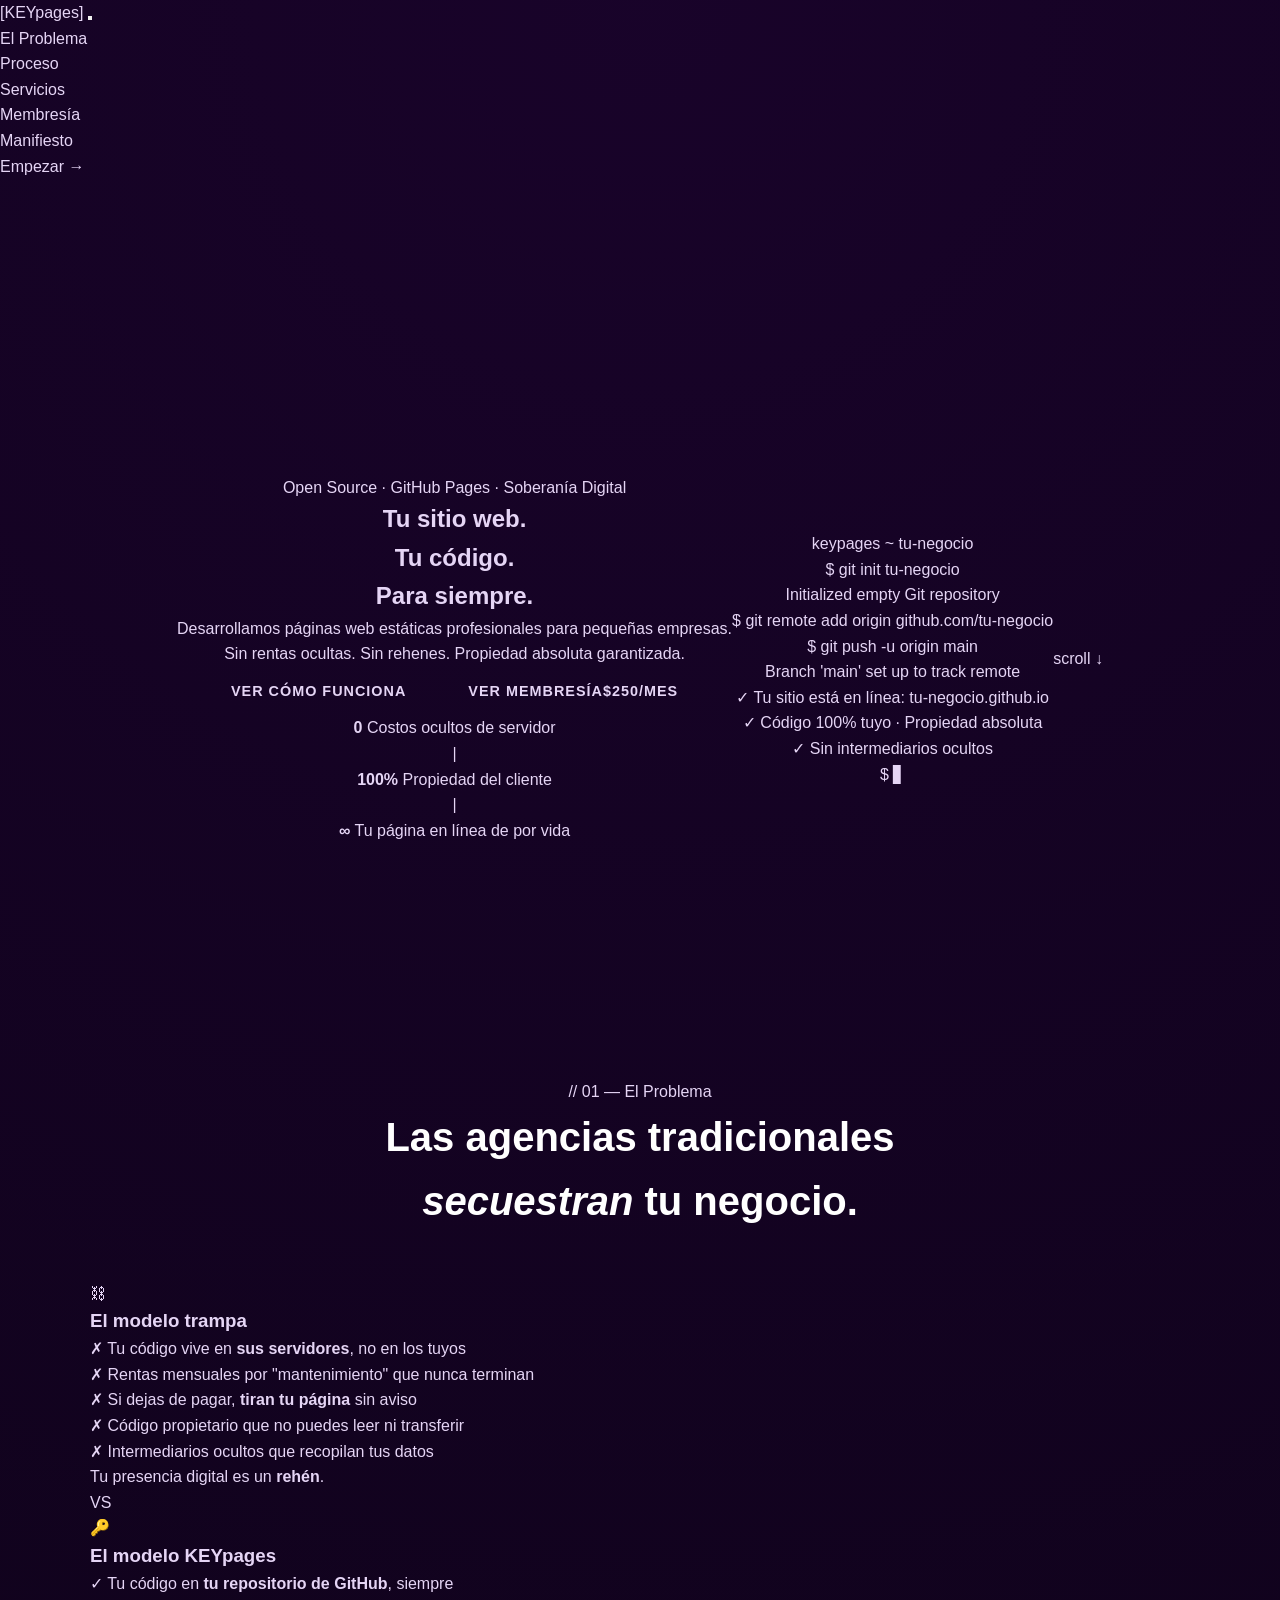
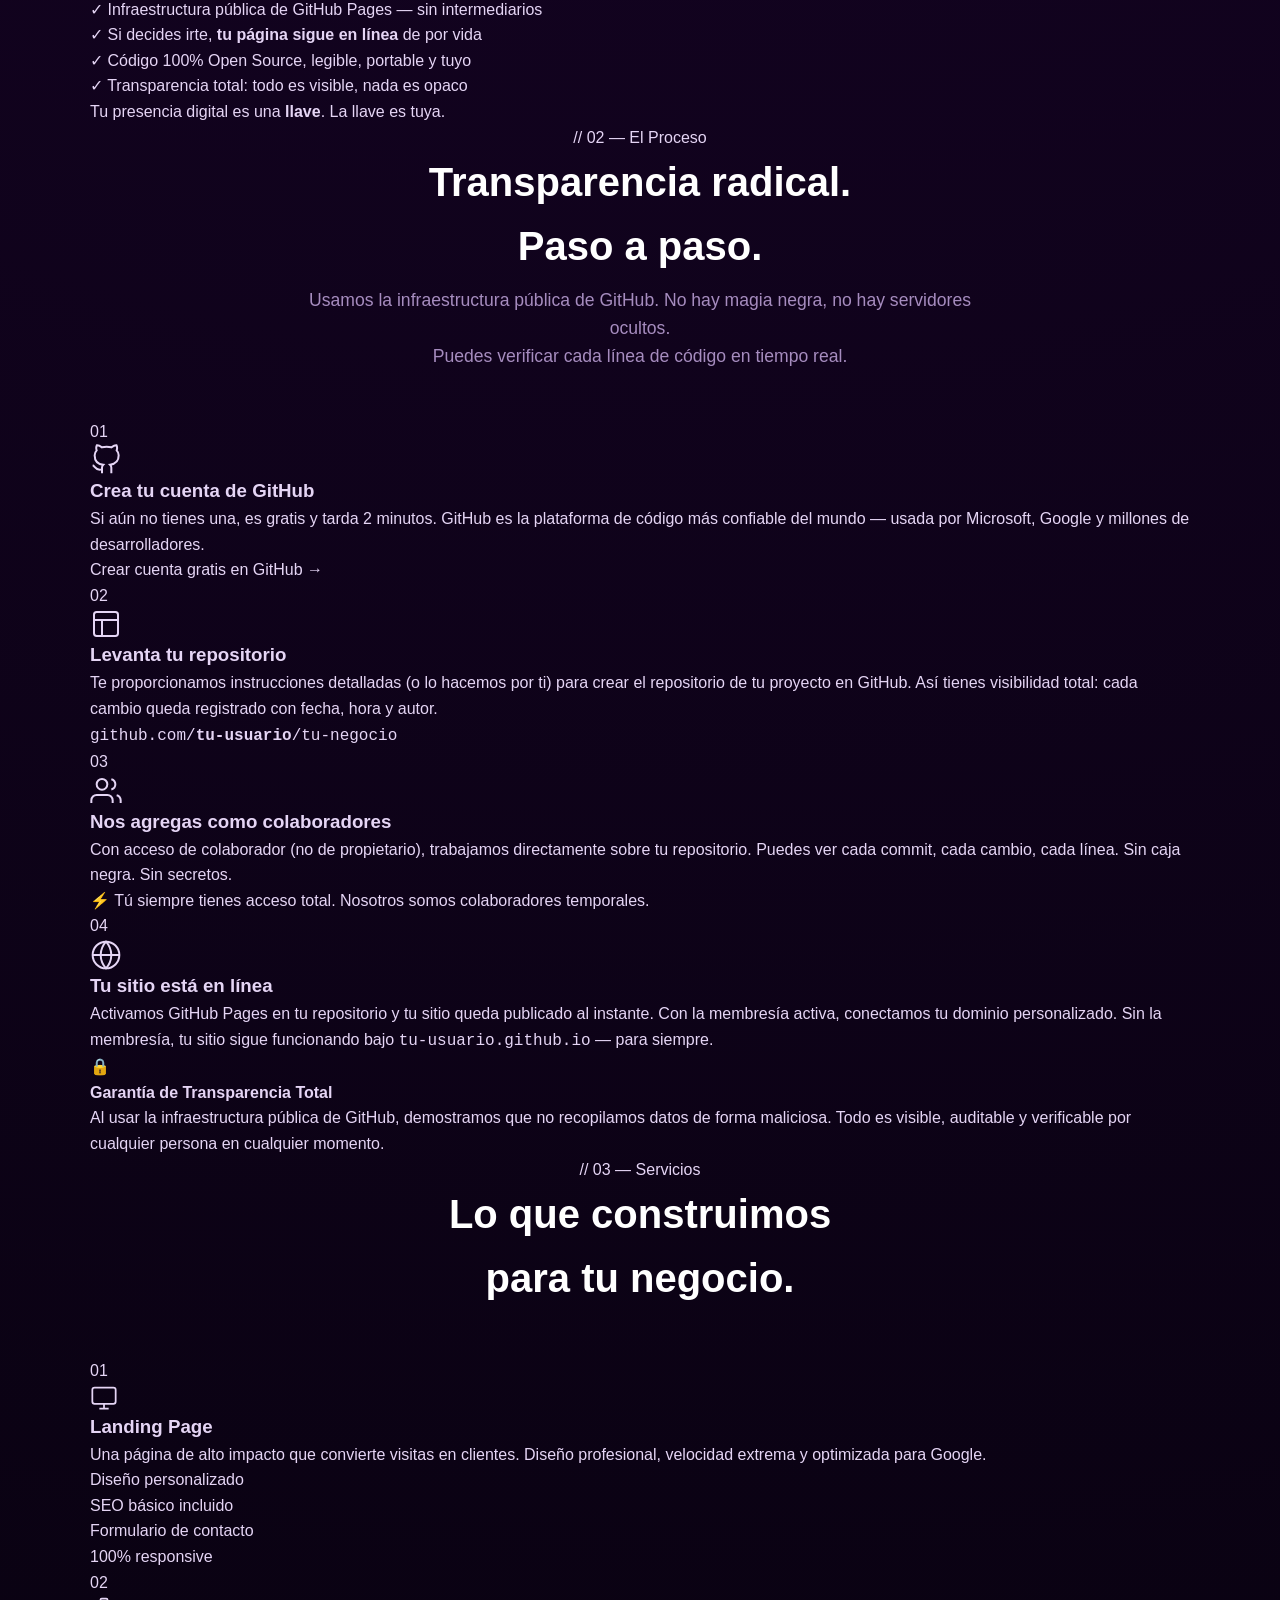
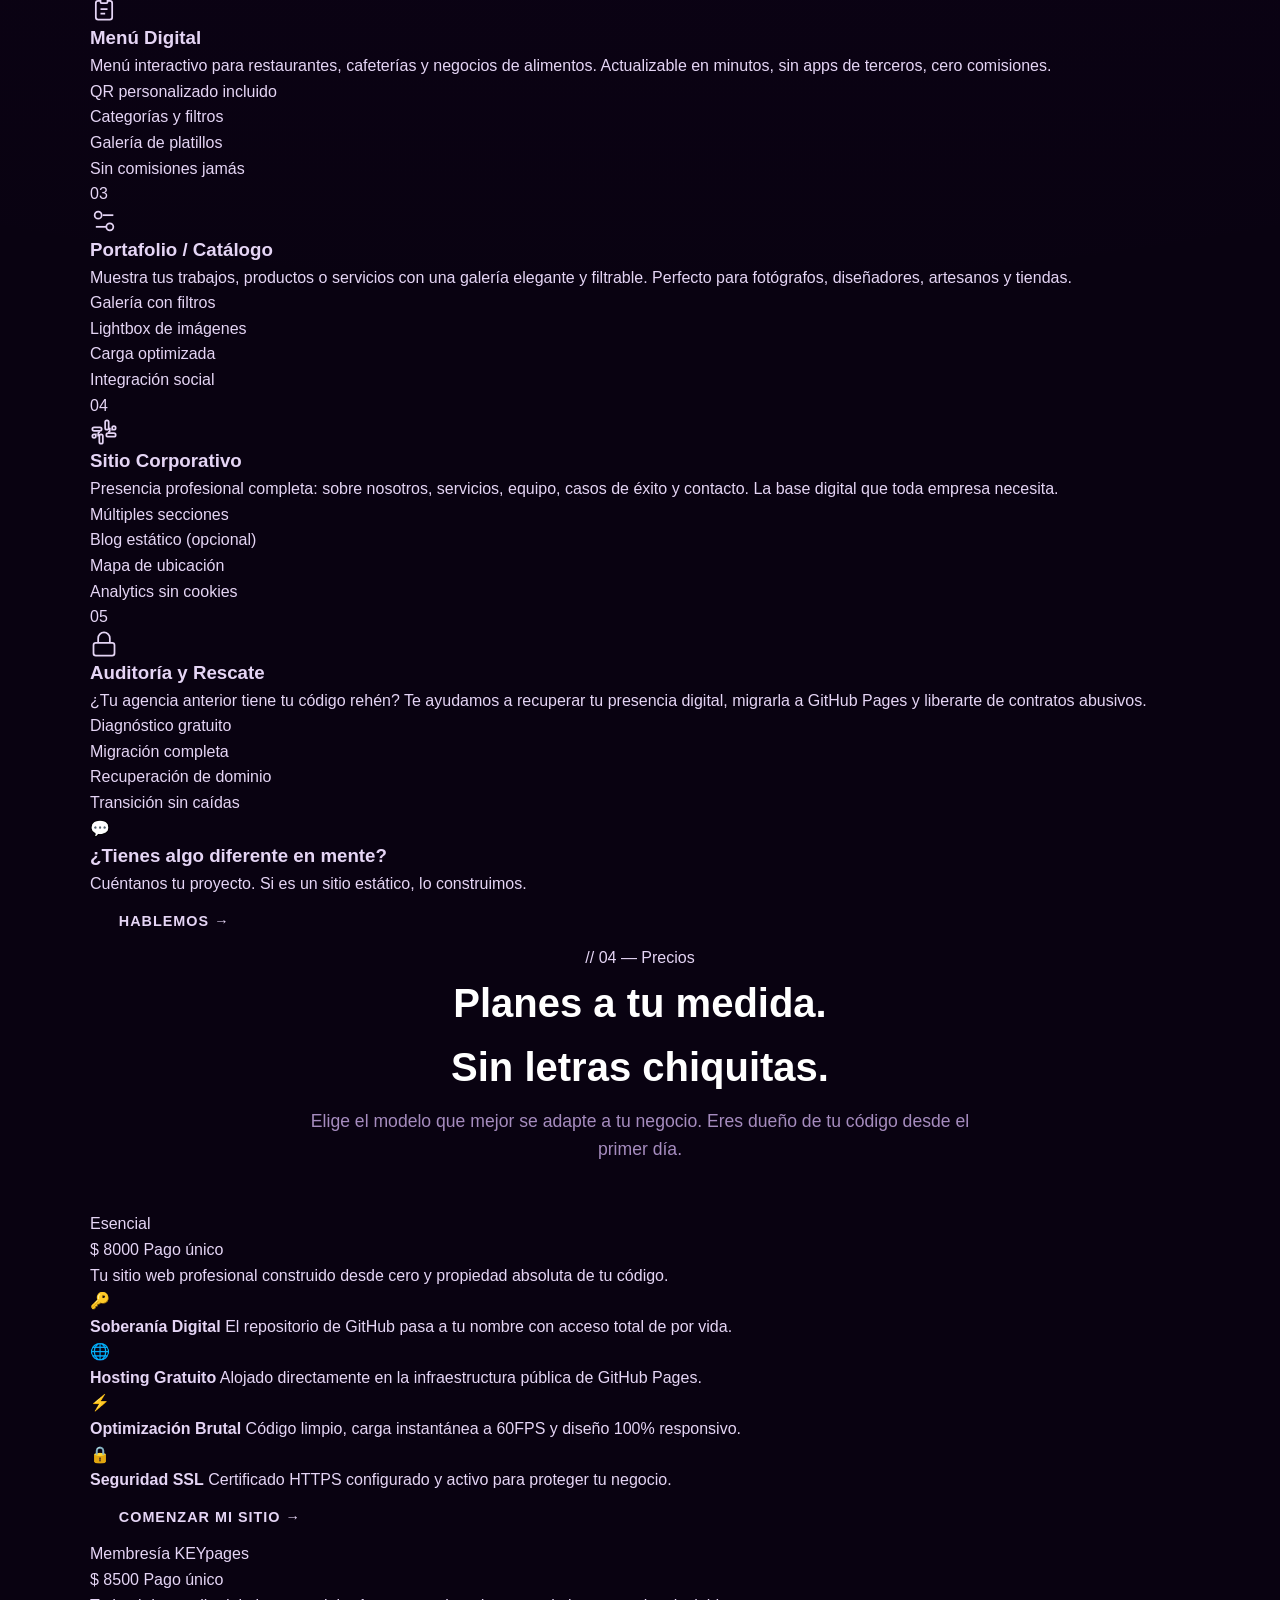
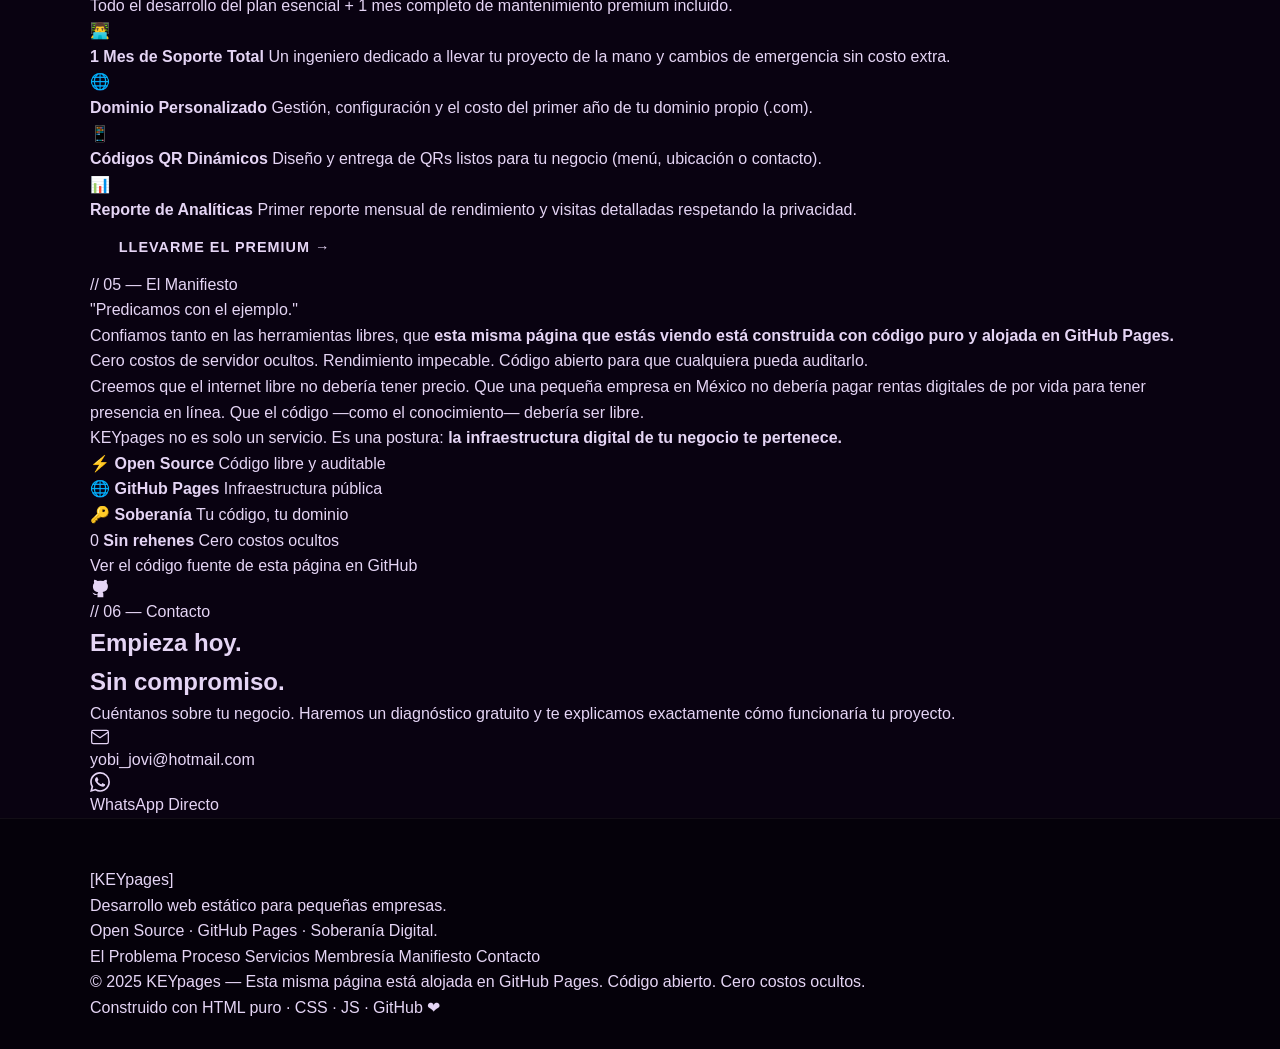
==== commit 7407ed3f: "Cambio de Animaciones y Visualizacion de la Pagina." ====
--- a/index.html
+++ b/index.html
@@ -1,192 +1,666 @@
 <!DOCTYPE html>
 <html lang="es">
 <head>
-    <meta charset="UTF-8">
-    <meta name="viewport" content="width=device-width, initial-scale=1.0, maximum-scale=5.0">
-    <title>KEYpages | Desarrollo Web Estático y Libre</title>
-    
-    <meta name="description" content="Desarrollo web ultrarrápido y 100% de tu propiedad. Sin servidores ocultos, sin agencias que secuestran tu código. Tu web, tus reglas.">
-    <meta name="theme-color" content="#0e0318">
-    
-    <link rel="preconnect" href="https://fonts.googleapis.com">
-    <link rel="preconnect" href="https://fonts.gstatic.com" crossorigin>
-    <link href="https://fonts.googleapis.com/css2?family=Orbitron:wght@600;800&family=Space+Grotesk:wght@400;500;700&display=swap" rel="stylesheet">
-    
-    <link rel="stylesheet" href="style.css">
-    <script src="script.js" defer></script>
+  <meta charset="UTF-8" />
+  <meta name="viewport" content="width=device-width, initial-scale=1.0" />
+  <meta name="description" content="KEYpages — Desarrollo web estático para pequeñas empresas. Tu código, tu dominio, tu propiedad absoluta. Alojado en GitHub Pages." />
+  <title>KEYpages — Tu Código, Tu Dominio, Tu Libertad</title>
+  <link rel="preconnect" href="https://fonts.googleapis.com" />
+  <link rel="preconnect" href="https://fonts.gstatic.com" crossorigin />
+  <link href="https://fonts.googleapis.com/css2?family=Syne:wght@400;600;700;800&family=Space+Mono:ital,wght@0,400;0,700;1,400&family=DM+Sans:ital,opsz,wght@0,9..40,300;0,9..40,400;1,9..40,300&display=swap" rel="stylesheet" />
+  <link rel="stylesheet" href="style.css" />
 </head>
 <body>
 
-    <nav class="navbar" id="navbar">
-        <div class="nav-container">
-            <a href="#" class="nav-logo">KEY<span>pages</span></a>
-            <div class="nav-links">
-                <a href="#solucion">La Solución</a>
-                <a href="#servicios">Servicios</a>
-                <a href="#onboarding">Flujo de Trabajo</a>
-                <a href="#membresias">Membresía</a>
-                <a href="#manifiesto">Manifiesto</a>
-            </div>
-            <div class="nav-actions">
-                <a href="https://wa.me/525622158556?text=Hola,%20quiero%20liberar%20mi%20presencia%20digital." target="_blank" rel="noopener noreferrer" class="btn-nav">Contacto</a>
-            </div>
-        </div>
-    </nav>
-
-    <header class="hero">
-        <div class="hero-bg" aria-hidden="true"></div>
-        <div class="container hero-content">
-            <span class="badge">Soberanía Digital · 100% Tuyo</span>
-            <h1 class="hero-title">Libera tu Código</h1>
-            <p class="hero-subtitle">Desarrollamos páginas web estáticas de alto rendimiento. Sin agencias intermediarias que secuestran tu sitio y sin rentas de servidor ocultas. Tu presencia digital bajo tu control absoluto.</p>
-            <div class="hero-actions">
-                <a href="#solucion" class="btn btn-primary">Conoce la Verdad</a>
-            </div>
-        </div>
-        <div class="scroll-indicator" aria-hidden="true"></div>
-    </header>
-
-    <main>
-        <section id="solucion" class="section section-dark">
-            <div class="container">
-                <div class="scope-grid reveal">
-                    <div class="scope-text">
-                        <h2 class="scope-title">El Problema vs. La Solución</h2>
-                        <p class="scope-desc">Las agencias tradicionales "secuestran" tu código en servidores privados y te cobran rentas infladas por mantenimiento. Si decides irte, apagan tu página y pierdes tu inversión. Nosotros proponemos <strong>honestidad radical</strong>.</p>
-                        <p class="scope-desc">Desarrollamos tu sitio con tecnología estática y lo alojamos en <strong>GitHub Pages</strong>. La infraestructura es pública, gratuita, global y, lo más importante, la cuenta estará a tu nombre. Nosotros solo somos los arquitectos; tú eres el dueño del terreno.</p>
-                    </div>
-                    <div class="scope-visual">
-                        <ul class="scope-list">
-                            <li><span class="icon check">✓</span> Eres el único propietario del código fuente</li>
-                            <li><span class="icon check">✓</span> Velocidad de carga instantánea (0ms latencia)</li>
-                            <li><span class="icon check">✓</span> Arquitectura sin bases de datos hackeables</li>
-                            <li><span class="icon cross">✕</span> Cero cobros por hosting o servidores ocultos</li>
-                            <li><span class="icon cross">✕</span> Cero riesgo de perder tu web si nos dejas</li>
-                        </ul>
-                    </div>
-                </div>
-            </div>
-        </section>
-
-        <section id="servicios" class="section">
-            <div class="container">
-                <div class="section-header reveal">
-                    <h2>Portafolio de Capacidades</h2>
-                    <p>Explora lo que podemos construir para ti. Interfaces diseñadas para sentirse como aplicaciones nativas a 60FPS.</p>
-                </div>
-                
-                <div class="roulette-wrapper reveal">
-                    <div class="roulette-container" id="menu-roulette">
-                        <div class="roulette-item active" data-index="0">Landing Pages</div>
-                        <div class="roulette-item" data-index="1">Menús Digitales QR</div>
-                        <div class="roulette-item" data-index="2">Portafolios Creativos</div>
-                        <div class="roulette-item" data-index="3">Catálogos Estáticos</div>
-                        <div class="roulette-item" data-index="4">Páginas Corporativas</div>
-                    </div>
-                    <div class="roulette-controls">
-                        <button id="btn-spin-left" class="btn btn-outline" aria-label="Girar a la izquierda">◀ Explorar</button>
-                        <button id="btn-spin-right" class="btn btn-outline" aria-label="Girar a la derecha">Explorar ▶</button>
-                    </div>
-                </div>
-            </div>
-        </section>
-
-        <section id="onboarding" class="section section-dark">
-            <div class="container">
-                <div class="section-header reveal">
-                    <h2>Transparencia en 3 Pasos</h2>
-                    <p>Un flujo de trabajo diseñado para proteger tu soberanía digital desde el día uno.</p>
-                </div>
-                <div class="workflow-grid reveal">
-                    <div class="workflow-step">
-                        <div class="step-number">01</div>
-                        <h3>Tu Bóveda</h3>
-                        <p>Creas una cuenta gratuita en <a href="https://github.com/join" target="_blank" class="text-link">GitHub</a> (o usamos la tuya). Esta será la caja fuerte digital donde vivirá tu código para siempre.</p>
-                    </div>
-                    <div class="workflow-step">
-                        <div class="step-number">02</div>
-                        <h3>Las Llaves</h3>
-                        <p>Siguiendo nuestras instrucciones paso a paso, creas un repositorio y nos invitas como "Colaboradores". Esto nos permite trabajar y subir el código directamente a tus manos.</p>
-                    </div>
-                    <div class="workflow-step">
-                        <div class="step-number">03</div>
-                        <h3>Despliegue Ético</h3>
-                        <p>Al terminar, la página se publica utilizando la infraestructura de GitHub Pages. Todo el código es auditable; garantizamos que no hay scripts de rastreo malicioso ni servidores intermediarios.</p>
-                    </div>
-                </div>
-            </div>
-        </section>
-
-        <section id="membresias" class="section">
-            <div class="container">
-                <div class="section-header reveal">
-                    <h2>Membresía KEYpages</h2>
-                    <p>Acompañamiento continuo, ingeniería dedicada y mantenimiento sin ataduras.</p>
-                </div>
-
-                <div class="pricing-grid reveal">
-                    <div class="pricing-card highlighted">
-                        <div class="pricing-badge">Soberanía Total</div>
-                        <div class="pricing-header">
-                            <h3 class="plan-name">Plan Integral</h3>
-                            <div class="plan-price">$250<span>/mes</span></div>
-                            <p class="plan-desc">Todo el ecosistema técnico resuelto por expertos.</p>
-                        </div>
-                        <ul class="pricing-features">
-                            <li><span class="icon check">✓</span> <strong>Dominio Personalizado</strong> (ej: www.tunegocio.com)</li>
-                            <li><span class="icon check">✓</span> <strong>Generación de Códigos QR</strong> profesionales para tu local</li>
-                            <li><span class="icon check">✓</span> Actualizaciones constantes de contenido o promociones</li>
-                            <li><span class="icon check">✓</span> Ingeniero Front-End dedicado a tu proyecto</li>
-                            <li><span class="icon check">✓</span> Monitoreo de uptime y rendimiento a 60FPS</li>
-                        </ul>
-                        <div class="pricing-alert">
-                            <strong>La Garantía de Salida:</strong> Si en algún momento decides cancelar tus $250 mensuales, pierdes el dominio ".com" y nuestro soporte para actualizaciones. <strong>Pero conservas tu página y su código intactos</strong>. Nosotros simplemente nos eliminamos del repositorio, y tu sitio seguirá operando gratis de por vida en "tunegocio.github.io". Sin rencores, sin rehenes.
-                        </div>
-                        <div class="pricing-action">
-                            <a href="https://wa.me/525622158556?text=Hola,%20me%20interesa%20iniciar%20con%20la%20Membresía%20KEYpages." target="_blank" class="btn btn-primary btn-large">Iniciar Proyecto</a>
-                        </div>
-                    </div>
-                </div>
-            </div>
-        </section>
-
-        <section id="manifiesto" class="section section-dark">
-            <div class="container manifesto-container reveal">
-                <div class="manifesto-content">
-                    <h2>Predicamos con el Ejemplo</h2>
-                    <p>La honestidad radical es la base de nuestra ingeniería. Confiamos tanto en las herramientas de código abierto, que esta misma web que estás navegando opera directamente sobre <strong>GitHub Pages</strong>. Sin servidores ocultos, sin CMS pesados. Seguridad impenetrable y despliegue automatizado con absoluto $0 operativo de por vida.</p>
-                    
-                    <div class="stats-grid">
-                        <div class="stat">
-                            <span class="stat-value">100%</span>
-                            <span class="stat-label">Auditable</span>
-                        </div>
-                        <div class="stat">
-                            <span class="stat-value">0ms</span>
-                            <span class="stat-label">Latencia Backend</span>
-                        </div>
-                        <div class="stat">
-                            <span class="stat-value">$0</span>
-                            <span class="stat-label">Hosting Fijo</span>
-                        </div>
-                    </div>
-                </div>
-            </div>
-        </section>
-    </main>
-
-    <footer class="footer">
-        <div class="container footer-content">
-            <div class="footer-brand">
-                <span class="footer-logo">KEYpages</span>
-                <p>Ingeniería ética para la web moderna.</p>
-            </div>
-            <div class="footer-links">
-                <p>© 2026 KEYpages. Construido con HTML/CSS/JS puro.</p>
-                <p>Alojado en <a href="https://github.com/enrique-yoab" target="_blank" rel="noopener noreferrer" class="text-link">GitHub Pages</a>.</p>
-            </div>
-        </div>
-    </footer>
-
+  <!-- ═══ CURSOR PERSONALIZADO ═══ -->
+  <div class="cursor" id="cursor"></div>
+  <div class="cursor-follower" id="cursorFollower"></div>
+
+  <!-- ═══ NAVEGACIÓN ═══ -->
+  <nav class="nav" id="nav">
+    <a href="#" class="nav__logo" aria-label="KEYpages inicio">
+      <span class="nav__logo-bracket">[</span>KEY<span class="nav__logo-accent">pages</span><span class="nav__logo-bracket">]</span>
+    </a>
+    <button class="nav__toggle" id="navToggle" aria-label="Menú" aria-expanded="false">
+      <span></span><span></span><span></span>
+    </button>
+    <ul class="nav__menu" id="navMenu" role="list">
+      <li><a href="#problema" class="nav__link">El Problema</a></li>
+      <li><a href="#proceso" class="nav__link">Proceso</a></li>
+      <li><a href="#servicios" class="nav__link">Servicios</a></li>
+      <li><a href="#membresia" class="nav__link">Membresía</a></li>
+      <li><a href="#manifiesto" class="nav__link">Manifiesto</a></li>
+      <li><a href="#contacto" class="nav__cta">Empezar →</a></li>
+    </ul>
+  </nav>
+
+  <main>
+
+    <!-- ═══ HERO ═══ -->
+    <section class="hero" id="hero" aria-labelledby="heroTitle">
+      <div class="hero__bg-grid" aria-hidden="true"></div>
+      <div class="hero__noise" aria-hidden="true"></div>
+
+      <div class="hero__content">
+        <p class="hero__eyebrow" data-reveal>Open Source · GitHub Pages · Soberanía Digital</p>
+        <h1 class="hero__title" id="heroTitle" data-reveal>
+          Tu sitio web.<br />
+          <span class="hero__title--accent">Tu código.</span><br />
+          <span class="hero__title--stroke">Para siempre.</span>
+        </h1>
+        <p class="hero__subtitle" data-reveal>
+          Desarrollamos páginas web estáticas profesionales para pequeñas empresas.<br class="hero__br" />
+          Sin rentas ocultas. Sin rehenes. Propiedad absoluta garantizada.
+        </p>
+        <div class="hero__actions" data-reveal>
+          <a href="#proceso" class="btn btn--primary">Ver cómo funciona</a>
+          <a href="#membresia" class="btn btn--ghost">Ver membresía <span>$250/mes</span></a>
+        </div>
+        <div class="hero__stats" data-reveal>
+          <div class="hero__stat">
+            <strong>0</strong>
+            <span>Costos ocultos de servidor</span>
+          </div>
+          <div class="hero__stat-divider" aria-hidden="true">|</div>
+          <div class="hero__stat">
+            <strong>100%</strong>
+            <span>Propiedad del cliente</span>
+          </div>
+          <div class="hero__stat-divider" aria-hidden="true">|</div>
+          <div class="hero__stat">
+            <strong>∞</strong>
+            <span>Tu página en línea de por vida</span>
+          </div>
+        </div>
+      </div>
+
+      <div class="hero__visual" aria-hidden="true">
+        <div class="terminal" id="terminal">
+          <div class="terminal__bar">
+            <span class="terminal__dot terminal__dot--red"></span>
+            <span class="terminal__dot terminal__dot--yellow"></span>
+            <span class="terminal__dot terminal__dot--green"></span>
+            <span class="terminal__title">keypages ~ tu-negocio</span>
+          </div>
+          <div class="terminal__body" id="terminalBody">
+            <p class="terminal__line"><span class="terminal__prompt">$</span> git init tu-negocio</p>
+            <p class="terminal__line terminal__line--out">Initialized empty Git repository</p>
+            <p class="terminal__line"><span class="terminal__prompt">$</span> git remote add origin github.com/tu-negocio</p>
+            <p class="terminal__line"><span class="terminal__prompt">$</span> git push -u origin main</p>
+            <p class="terminal__line terminal__line--out">Branch 'main' set up to track remote</p>
+            <p class="terminal__line terminal__line--success">✓ Tu sitio está en línea: tu-negocio.github.io</p>
+            <p class="terminal__line terminal__line--success">✓ Código 100% tuyo · Propiedad absoluta</p>
+            <p class="terminal__line terminal__line--success">✓ Sin intermediarios ocultos</p>
+            <p class="terminal__line"><span class="terminal__prompt">$</span> <span class="terminal__cursor">▋</span></p>
+          </div>
+        </div>
+      </div>
+
+      <a href="#problema" class="hero__scroll" aria-label="Desplazarse hacia abajo">
+        <span class="hero__scroll-text">scroll</span>
+        <span class="hero__scroll-arrow" aria-hidden="true">↓</span>
+      </a>
+    </section>
+
+    <!-- ═══ EL PROBLEMA ═══ -->
+    <section class="problema" id="problema" aria-labelledby="problemaTitle">
+      <div class="container">
+        <div class="section-header" data-reveal>
+          <span class="section-tag">// 01 — El Problema</span>
+          <h2 class="section-title" id="problemaTitle">
+            Las agencias tradicionales<br /><em>secuestran</em> tu negocio.
+          </h2>
+        </div>
+
+        <div class="problema__grid">
+          <div class="problema__card problema__card--bad" data-reveal>
+            <div class="problema__card-header">
+              <span class="problema__icon" aria-hidden="true">⛓</span>
+              <h3>El modelo trampa</h3>
+            </div>
+            <ul class="problema__list" role="list">
+              <li>
+                <span class="problema__x" aria-hidden="true">✗</span>
+                <span>Tu código vive en <strong>sus servidores</strong>, no en los tuyos</span>
+              </li>
+              <li>
+                <span class="problema__x" aria-hidden="true">✗</span>
+                <span>Rentas mensuales por "mantenimiento" que nunca terminan</span>
+              </li>
+              <li>
+                <span class="problema__x" aria-hidden="true">✗</span>
+                <span>Si dejas de pagar, <strong>tiran tu página</strong> sin aviso</span>
+              </li>
+              <li>
+                <span class="problema__x" aria-hidden="true">✗</span>
+                <span>Código propietario que no puedes leer ni transferir</span>
+              </li>
+              <li>
+                <span class="problema__x" aria-hidden="true">✗</span>
+                <span>Intermediarios ocultos que recopilan tus datos</span>
+              </li>
+            </ul>
+            <p class="problema__footer-text">Tu presencia digital es un <strong>rehén</strong>.</p>
+          </div>
+
+          <div class="problema__vs" aria-hidden="true">
+            <div class="problema__vs-line"></div>
+            <span>VS</span>
+            <div class="problema__vs-line"></div>
+          </div>
+
+          <div class="problema__card problema__card--good" data-reveal>
+            <div class="problema__card-header">
+              <span class="problema__icon" aria-hidden="true">🔑</span>
+              <h3>El modelo KEYpages</h3>
+            </div>
+            <ul class="problema__list" role="list">
+              <li>
+                <span class="problema__check" aria-hidden="true">✓</span>
+                <span>Tu código en <strong>tu repositorio de GitHub</strong>, siempre</span>
+              </li>
+              <li>
+                <span class="problema__check" aria-hidden="true">✓</span>
+                <span>Infraestructura pública de GitHub Pages — sin intermediarios</span>
+              </li>
+              <li>
+                <span class="problema__check" aria-hidden="true">✓</span>
+                <span>Si decides irte, <strong>tu página sigue en línea</strong> de por vida</span>
+              </li>
+              <li>
+                <span class="problema__check" aria-hidden="true">✓</span>
+                <span>Código 100% Open Source, legible, portable y tuyo</span>
+              </li>
+              <li>
+                <span class="problema__check" aria-hidden="true">✓</span>
+                <span>Transparencia total: todo es visible, nada es opaco</span>
+              </li>
+            </ul>
+            <p class="problema__footer-text">Tu presencia digital es una <strong>llave</strong>. La llave es tuya.</p>
+          </div>
+        </div>
+      </div>
+    </section>
+
+    <!-- ═══ PROCESO / ONBOARDING ═══ -->
+    <section class="proceso" id="proceso" aria-labelledby="procesoTitle">
+      <div class="container">
+        <div class="section-header" data-reveal>
+          <span class="section-tag">// 02 — El Proceso</span>
+          <h2 class="section-title" id="procesoTitle">
+            Transparencia radical.<br />Paso a paso.
+          </h2>
+          <p class="section-subtitle">
+            Usamos la infraestructura pública de GitHub. No hay magia negra, no hay servidores ocultos.<br />
+            Puedes verificar cada línea de código en tiempo real.
+          </p>
+        </div>
+
+        <div class="proceso__steps">
+
+          <div class="proceso__step" data-reveal data-step="1">
+            <div class="proceso__step-number" aria-hidden="true">01</div>
+            <div class="proceso__step-content">
+              <div class="proceso__step-icon" aria-hidden="true">
+                <svg width="32" height="32" viewBox="0 0 24 24" fill="none" stroke="currentColor" stroke-width="1.5">
+                  <path d="M9 19c-5 1.5-5-2.5-7-3m14 6v-3.87a3.37 3.37 0 0 0-.94-2.61c3.14-.35 6.44-1.54 6.44-7A5.44 5.44 0 0 0 20 4.77 5.07 5.07 0 0 0 19.91 1S18.73.65 16 2.48a13.38 13.38 0 0 0-7 0C6.27.65 5.09 1 5.09 1A5.07 5.07 0 0 0 5 4.77a5.44 5.44 0 0 0-1.5 3.78c0 5.42 3.3 6.61 6.44 7A3.37 3.37 0 0 0 9 18.13V22"/>
+                </svg>
+              </div>
+              <h3>Crea tu cuenta de GitHub</h3>
+              <p>
+                Si aún no tienes una, es gratis y tarda 2 minutos. GitHub es la plataforma
+                de código más confiable del mundo — usada por Microsoft, Google y millones de desarrolladores.
+              </p>
+              <a href="https://github.com/join" target="_blank" rel="noopener noreferrer" class="proceso__step-link">
+                Crear cuenta gratis en GitHub →
+              </a>
+            </div>
+          </div>
+
+          <div class="proceso__connector" aria-hidden="true"></div>
+
+          <div class="proceso__step" data-reveal data-step="2">
+            <div class="proceso__step-number" aria-hidden="true">02</div>
+            <div class="proceso__step-content">
+              <div class="proceso__step-icon" aria-hidden="true">
+                <svg width="32" height="32" viewBox="0 0 24 24" fill="none" stroke="currentColor" stroke-width="1.5">
+                  <rect x="3" y="3" width="18" height="18" rx="2"/><path d="M3 9h18M9 21V9"/>
+                </svg>
+              </div>
+              <h3>Levanta tu repositorio</h3>
+              <p>
+                Te proporcionamos instrucciones detalladas (o lo hacemos por ti) para crear el repositorio
+                de tu proyecto en GitHub. Así tienes visibilidad total: cada cambio queda registrado con
+                fecha, hora y autor.
+              </p>
+              <div class="proceso__code-block">
+                <code>github.com/<strong>tu-usuario</strong>/tu-negocio</code>
+              </div>
+            </div>
+          </div>
+
+          <div class="proceso__connector" aria-hidden="true"></div>
+
+          <div class="proceso__step" data-reveal data-step="3">
+            <div class="proceso__step-number" aria-hidden="true">03</div>
+            <div class="proceso__step-content">
+              <div class="proceso__step-icon" aria-hidden="true">
+                <svg width="32" height="32" viewBox="0 0 24 24" fill="none" stroke="currentColor" stroke-width="1.5">
+                  <path d="M17 21v-2a4 4 0 0 0-4-4H5a4 4 0 0 0-4 4v2"/><circle cx="9" cy="7" r="4"/><path d="M23 21v-2a4 4 0 0 0-3-3.87"/><path d="M16 3.13a4 4 0 0 1 0 7.75"/>
+                </svg>
+              </div>
+              <h3>Nos agregas como colaboradores</h3>
+              <p>
+                Con acceso de colaborador (no de propietario), trabajamos directamente sobre
+                tu repositorio. Puedes ver cada commit, cada cambio, cada línea. Sin caja negra.
+                Sin secretos.
+              </p>
+              <div class="proceso__highlight">
+                <span aria-hidden="true">⚡</span>
+                Tú siempre tienes acceso total. Nosotros somos colaboradores temporales.
+              </div>
+            </div>
+          </div>
+
+          <div class="proceso__connector" aria-hidden="true"></div>
+
+          <div class="proceso__step" data-reveal data-step="4">
+            <div class="proceso__step-number" aria-hidden="true">04</div>
+            <div class="proceso__step-content">
+              <div class="proceso__step-icon" aria-hidden="true">
+                <svg width="32" height="32" viewBox="0 0 24 24" fill="none" stroke="currentColor" stroke-width="1.5">
+                  <circle cx="12" cy="12" r="10"/><path d="M2 12h20M12 2a15.3 15.3 0 0 1 4 10 15.3 15.3 0 0 1-4 10 15.3 15.3 0 0 1-4-10 15.3 15.3 0 0 1 4-10z"/>
+                </svg>
+              </div>
+              <h3>Tu sitio está en línea</h3>
+              <p>
+                Activamos GitHub Pages en tu repositorio y tu sitio queda publicado al instante.
+                Con la membresía activa, conectamos tu dominio personalizado. Sin la membresía,
+                tu sitio sigue funcionando bajo <code>tu-usuario.github.io</code> — para siempre.
+              </p>
+            </div>
+          </div>
+
+        </div>
+
+        <div class="proceso__garantia" data-reveal>
+          <div class="proceso__garantia-inner">
+            <span class="proceso__garantia-icon" aria-hidden="true">🔒</span>
+            <div>
+              <strong>Garantía de Transparencia Total</strong>
+              <p>
+                Al usar la infraestructura pública de GitHub, demostramos que no recopilamos datos
+                de forma maliciosa. Todo es visible, auditable y verificable por cualquier persona
+                en cualquier momento.
+              </p>
+            </div>
+          </div>
+        </div>
+      </div>
+    </section>
+
+    <!-- ═══ SERVICIOS ═══ -->
+    <section class="servicios" id="servicios" aria-labelledby="serviciosTitle">
+      <div class="container">
+        <div class="section-header" data-reveal>
+          <span class="section-tag">// 03 — Servicios</span>
+          <h2 class="section-title" id="serviciosTitle">
+            Lo que construimos<br />para tu negocio.
+          </h2>
+        </div>
+
+        <div class="servicios__grid">
+
+          <article class="servicio-card" data-reveal>
+            <div class="servicio-card__number" aria-hidden="true">01</div>
+            <div class="servicio-card__icon" aria-hidden="true">
+              <svg width="28" height="28" viewBox="0 0 24 24" fill="none" stroke="currentColor" stroke-width="1.5">
+                <rect x="2" y="3" width="20" height="14" rx="2"/><path d="M8 21h8m-4-4v4"/>
+              </svg>
+            </div>
+            <h3 class="servicio-card__title">Landing Page</h3>
+            <p class="servicio-card__desc">
+              Una página de alto impacto que convierte visitas en clientes. Diseño profesional,
+              velocidad extrema y optimizada para Google.
+            </p>
+            <ul class="servicio-card__features" role="list">
+              <li>Diseño personalizado</li>
+              <li>SEO básico incluido</li>
+              <li>Formulario de contacto</li>
+              <li>100% responsive</li>
+            </ul>
+          </article>
+
+          <article class="servicio-card" data-reveal>
+            <div class="servicio-card__number" aria-hidden="true">02</div>
+            <div class="servicio-card__icon" aria-hidden="true">
+              <svg width="28" height="28" viewBox="0 0 24 24" fill="none" stroke="currentColor" stroke-width="1.5">
+                <path d="M9 5H7a2 2 0 0 0-2 2v12a2 2 0 0 0 2 2h10a2 2 0 0 0 2-2V7a2 2 0 0 0-2-2h-2"/><rect x="9" y="3" width="6" height="4" rx="1"/><path d="M9 12h6m-6 4h4"/>
+              </svg>
+            </div>
+            <h3 class="servicio-card__title">Menú Digital</h3>
+            <p class="servicio-card__desc">
+              Menú interactivo para restaurantes, cafeterías y negocios de alimentos.
+              Actualizable en minutos, sin apps de terceros, cero comisiones.
+            </p>
+            <ul class="servicio-card__features" role="list">
+              <li>QR personalizado incluido</li>
+              <li>Categorías y filtros</li>
+              <li>Galería de platillos</li>
+              <li>Sin comisiones jamás</li>
+            </ul>
+          </article>
+
+          <article class="servicio-card" data-reveal>
+            <div class="servicio-card__number" aria-hidden="true">03</div>
+            <div class="servicio-card__icon" aria-hidden="true">
+              <svg width="28" height="28" viewBox="0 0 24 24" fill="none" stroke="currentColor" stroke-width="1.5">
+                <path d="M20 7h-9"/><path d="M14 17H5"/><circle cx="17" cy="17" r="3"/><circle cx="7" cy="7" r="3"/>
+              </svg>
+            </div>
+            <h3 class="servicio-card__title">Portafolio / Catálogo</h3>
+            <p class="servicio-card__desc">
+              Muestra tus trabajos, productos o servicios con una galería elegante
+              y filtrable. Perfecto para fotógrafos, diseñadores, artesanos y tiendas.
+            </p>
+            <ul class="servicio-card__features" role="list">
+              <li>Galería con filtros</li>
+              <li>Lightbox de imágenes</li>
+              <li>Carga optimizada</li>
+              <li>Integración social</li>
+            </ul>
+          </article>
+
+          <article class="servicio-card" data-reveal>
+            <div class="servicio-card__number" aria-hidden="true">04</div>
+            <div class="servicio-card__icon" aria-hidden="true">
+              <svg width="28" height="28" viewBox="0 0 24 24" fill="none" stroke="currentColor" stroke-width="1.5">
+                <path d="M14.5 10c-.83 0-1.5-.67-1.5-1.5v-5c0-.83.67-1.5 1.5-1.5s1.5.67 1.5 1.5v5c0 .83-.67 1.5-1.5 1.5z"/><path d="M20.5 10H19V8.5c0-.83.67-1.5 1.5-1.5s1.5.67 1.5 1.5-.67 1.5-1.5 1.5z"/><path d="M9.5 14c.83 0 1.5.67 1.5 1.5v5c0 .83-.67 1.5-1.5 1.5S8 21.33 8 20.5v-5c0-.83.67-1.5 1.5-1.5z"/><path d="M3.5 14H5v1.5c0 .83-.67 1.5-1.5 1.5S2 16.33 2 15.5 2.67 14 3.5 14z"/><path d="M14 14.5c0-.83.67-1.5 1.5-1.5h5c.83 0 1.5.67 1.5 1.5s-.67 1.5-1.5 1.5h-5c-.83 0-1.5-.67-1.5-1.5z"/><path d="M15.5 9H17v1.5c0 .83-.67 1.5-1.5 1.5"/><path d="M10 9.5C10 8.67 9.33 8 8.5 8H3.5C2.67 8 2 8.67 2 9.5S2.67 11 3.5 11h5c.83 0 1.5-.67 1.5-1.5z"/><path d="M8.5 15H7v-1.5c0-.83.67-1.5 1.5-1.5"/>
+              </svg>
+            </div>
+            <h3 class="servicio-card__title">Sitio Corporativo</h3>
+            <p class="servicio-card__desc">
+              Presencia profesional completa: sobre nosotros, servicios, equipo, casos de éxito
+              y contacto. La base digital que toda empresa necesita.
+            </p>
+            <ul class="servicio-card__features" role="list">
+              <li>Múltiples secciones</li>
+              <li>Blog estático (opcional)</li>
+              <li>Mapa de ubicación</li>
+              <li>Analytics sin cookies</li>
+            </ul>
+          </article>
+
+          <article class="servicio-card" data-reveal>
+            <div class="servicio-card__number" aria-hidden="true">05</div>
+            <div class="servicio-card__icon" aria-hidden="true">
+              <svg width="28" height="28" viewBox="0 0 24 24" fill="none" stroke="currentColor" stroke-width="1.5">
+                <rect x="3" y="11" width="18" height="11" rx="2"/><path d="M7 11V7a5 5 0 0 1 10 0v4"/>
+              </svg>
+            </div>
+            <h3 class="servicio-card__title">Auditoría y Rescate</h3>
+            <p class="servicio-card__desc">
+              ¿Tu agencia anterior tiene tu código rehén? Te ayudamos a recuperar tu presencia
+              digital, migrarla a GitHub Pages y liberarte de contratos abusivos.
+            </p>
+            <ul class="servicio-card__features" role="list">
+              <li>Diagnóstico gratuito</li>
+              <li>Migración completa</li>
+              <li>Recuperación de dominio</li>
+              <li>Transición sin caídas</li>
+            </ul>
+          </article>
+
+          <article class="servicio-card servicio-card--cta" data-reveal>
+            <div class="servicio-card__cta-content">
+              <span aria-hidden="true">💬</span>
+              <h3>¿Tienes algo diferente en mente?</h3>
+              <p>Cuéntanos tu proyecto. Si es un sitio estático, lo construimos.</p>
+               <a href="https://wa.me/525622158556?text=Hola,%20me%20interesa%20consultar%20sobre%20las%20paginas%20en%20KEYpages." target="_blank" class="btn btn--primary">Hablemos →</a>
+            </div>
+          </article>
+
+        </div>
+      </div>
+    </section>
+
+    <!-- ═══ Membresia ═══ -->
+    <section class="membresia" id="membresia" aria-labelledby="membresiaTitle">
+      <div class="container">
+        <div class="section-header" data-reveal>
+          <span class="section-tag">// 04 — Precios</span>
+          <h2 class="section-title" id="membresiaTitle">
+            Planes a tu medida.<br />Sin letras chiquitas.
+          </h2>
+          <p class="section-subtitle">
+            Elige el modelo que mejor se adapte a tu negocio. Eres dueño de tu código desde el primer día.
+          </p>
+        </div>
+
+        <div class="membresia__layout">
+
+          <!-- BLOQUE 1: PAGO ÚNICO (ESTÁNDAR) -->
+          <div class="membresia__card" data-reveal>
+            <div class="membresia__badge">Esencial</div>
+            <div class="membresia__price">
+              <span class="membresia__currency">$</span>
+              <span class="membresia__amount">8000</span>
+              <span class="membresia__period">Pago único</span>
+            </div>
+            <p class="membresia__tagline">Tu sitio web profesional construido desde cero y propiedad absoluta de tu código.</p>
+
+            <ul class="membresia__features" role="list">
+              <li>
+                <span aria-hidden="true">🔑</span>
+                <div>
+                  <strong>Soberanía Digital</strong>
+                  <span>El repositorio de GitHub pasa a tu nombre con acceso total de por vida.</span>
+                </div>
+              </li>
+              <li>
+                <span aria-hidden="true">🌐</span>
+                <div>
+                  <strong>Hosting Gratuito</strong>
+                  <span>Alojado directamente en la infraestructura pública de GitHub Pages.</span>
+                </div>
+              </li>
+              <li>
+                <span aria-hidden="true">⚡</span>
+                <div>
+                  <strong>Optimización Brutal</strong>
+                  <span>Código limpio, carga instantánea a 60FPS y diseño 100% responsivo.</span>
+                </div>
+              </li>
+              <li>
+                <span aria-hidden="true">🔒</span>
+                <div>
+                  <strong>Seguridad SSL</strong>
+                  <span>Certificado HTTPS configurado y activo para proteger tu negocio.</span>
+                </div>
+              </li>
+            </ul>
+
+            <a href="https://wa.me/525622158556?text=Hola,%20me%20interesa%20el%20plan%20Esencial%20de%20Pago%20Unico." class="btn btn--primary btn--full">Comenzar mi sitio →</a>
+          </div>
+
+          <!-- BLOQUE 2: LLAVE EN MANO (PREMIUM MORADO) -->
+          <div class="membresia__card membresia__card--premium" data-reveal>
+            <div class="membresia__badge">Membresía KEYpages</div>
+            <div class="membresia__price">
+              <span class="membresia__currency">$</span>
+              <span class="membresia__amount">8500</span>
+              <span class="membresia__period">Pago único</span>
+            </div>
+            <p class="membresia__tagline">Todo el desarrollo del plan esencial + 1 mes completo de mantenimiento premium incluido.</p>
+
+            <ul class="membresia__features" role="list">
+              <li>
+                <span aria-hidden="true">👨‍💻</span>
+                <div>
+                  <strong>1 Mes de Soporte Total</strong>
+                  <span>Un ingeniero dedicado a llevar tu proyecto de la mano y cambios de emergencia sin costo extra.</span>
+                </div>
+              </li>
+              <li>
+                <span aria-hidden="true">🌐</span>
+                <div>
+                  <strong>Dominio Personalizado</strong>
+                  <span>Gestión, configuración y el costo del primer año de tu dominio propio (.com).</span>
+                </div>
+              </li>
+              <li>
+                <span aria-hidden="true">📱</span>
+                <div>
+                  <strong>Códigos QR Dinámicos</strong>
+                  <span>Diseño y entrega de QRs listos para tu negocio (menú, ubicación o contacto).</span>
+                </div>
+              </li>
+              <li>
+                <span aria-hidden="true">📊</span>
+                <div>
+                  <strong>Reporte de Analíticas</strong>
+                  <span>Primer reporte mensual de rendimiento y visitas detalladas respetando la privacidad.</span>
+                </div>
+              </li>
+            </ul>
+
+            <a href="https://wa.me/525622158556?text=Hola,%20me%20interesa%20el%20plan%20Membresia%20KEYpages." class="btn btn--premium-action btn--full">Llevarme el Premium →</a>
+          </div>
+
+        </div>
+      </div>
+    </section>
+
+    <!-- ═══ MANIFIESTO ═══ -->
+    <section class="manifiesto" id="manifiesto" aria-labelledby="manifiestoTitle">
+      <div class="manifiesto__bg" aria-hidden="true"></div>
+      <div class="container">
+        <div class="manifiesto__content">
+          <span class="section-tag" data-reveal>// 05 — El Manifiesto</span>
+
+          <blockquote class="manifiesto__quote" data-reveal>
+            <p>
+              "Predicamos con el ejemplo."
+            </p>
+          </blockquote>
+
+          <div class="manifiesto__body" data-reveal>
+            <p class="manifiesto__statement">
+              Confiamos tanto en las herramientas libres, que <strong>esta misma página que
+              estás viendo está construida con código puro y alojada en GitHub Pages.</strong>
+            </p>
+            <p>
+              Cero costos de servidor ocultos. Rendimiento impecable. Código abierto para que
+              cualquiera pueda auditarlo.
+            </p>
+            <p>
+              Creemos que el internet libre no debería tener precio. Que una pequeña empresa en
+              México no debería pagar rentas digitales de por vida para tener presencia en línea.
+              Que el código —como el conocimiento— debería ser libre.
+            </p>
+            <p>
+              KEYpages no es solo un servicio. Es una postura: <strong>la infraestructura
+              digital de tu negocio te pertenece.</strong>
+            </p>
+          </div>
+
+          <div class="manifiesto__pillars" data-reveal>
+            <div class="manifiesto__pillar">
+              <span aria-hidden="true">⚡</span>
+              <strong>Open Source</strong>
+              <span>Código libre y auditable</span>
+            </div>
+            <div class="manifiesto__pillar">
+              <span aria-hidden="true">🌐</span>
+              <strong>GitHub Pages</strong>
+              <span>Infraestructura pública</span>
+            </div>
+            <div class="manifiesto__pillar">
+              <span aria-hidden="true">🔑</span>
+              <strong>Soberanía</strong>
+              <span>Tu código, tu dominio</span>
+            </div>
+            <div class="manifiesto__pillar">
+              <span aria-hidden="true">0</span>
+              <strong>Sin rehenes</strong>
+              <span>Cero costos ocultos</span>
+            </div>
+          </div>
+
+          <a href="https://github.com/enrique-yoab/KEYPages" target="_blank" rel="noopener noreferrer" class="manifiesto__proof" data-reveal>
+            <span>Ver el código fuente de esta página en GitHub</span>
+            <svg width="20" height="20" viewBox="0 0 24 24" fill="currentColor" aria-hidden="true">
+              <path d="M9 19c-5 1.5-5-2.5-7-3m14 6v-3.87a3.37 3.37 0 0 0-.94-2.61c3.14-.35 6.44-1.54 6.44-7A5.44 5.44 0 0 0 20 4.77 5.07 5.07 0 0 0 19.91 1S18.73.65 16 2.48a13.38 13.38 0 0 0-7 0C6.27.65 5.09 1 5.09 1A5.07 5.07 0 0 0 5 4.77a5.44 5.44 0 0 0-1.5 3.78c0 5.42 3.3 6.61 6.44 7A3.37 3.37 0 0 0 9 18.13V22"/>
+            </svg>
+          </a>
+        </div>
+      </div>
+    </section>
+
+    <!-- ═══ CONTACTO ═══ -->
+    <section class="contacto" id="contacto" aria-labelledby="contactoTitle">
+      <div class="container">
+        <div class="contacto__layout">
+          <span class="section-tag" data-reveal>// 06 — Contacto</span>
+          <h2 class="section-title" id="contactoTitle" data-reveal>
+            Empieza hoy.<br />Sin compromiso.
+          </h2>
+          <p data-reveal>
+            Cuéntanos sobre tu negocio. Haremos un diagnóstico gratuito
+            y te explicamos exactamente cómo funcionaría tu proyecto.
+          </p>
+          
+          <div class="contacto__links" data-reveal>
+            <a href="mailto:yobi_jovi@hotmail.com?subject=Consulta%20sobre%20KEYpages" class="contacto__link">
+              <svg width="20" height="20" viewBox="0 0 24 24" fill="none" stroke="currentColor" stroke-width="1.5" aria-hidden="true">
+                <path d="M4 4h16c1.1 0 2 .9 2 2v12c0 1.1-.9 2-2 2H4c-1.1 0-2-.9-2-2V6c0-1.1.9-2 2-2z"/><polyline points="22,6 12,13 2,6"/>
+              </svg>
+              <span>yobi_jovi@hotmail.com</span>
+            </a>
+            
+            <a href="https://wa.me/525622158556?text=Hola,%20me%20interesa%20consultar%20sobre%20las%20paginas%20en%20KEYpages." target="_blank" rel="noopener noreferrer" class="contacto__link">
+              <svg width="20" height="20" viewBox="0 0 24 24" fill="currentColor" aria-hidden="true">
+                <path d="M17.472 14.382c-.297-.149-1.758-.867-2.03-.967-.273-.099-.471-.148-.67.15-.197.297-.767.966-.94 1.164-.173.199-.347.223-.644.075-.297-.15-1.255-.463-2.39-1.475-.883-.788-1.48-1.761-1.653-2.059-.173-.297-.018-.458.13-.606.134-.133.298-.347.446-.52.149-.174.198-.298.298-.497.099-.198.05-.371-.025-.52-.075-.149-.669-1.612-.916-2.207-.242-.579-.487-.5-.669-.51-.173-.008-.371-.01-.57-.01-.198 0-.52.074-.792.372-.272.297-1.04 1.016-1.04 2.479 0 1.462 1.065 2.875 1.213 3.074.149.198 2.096 3.2 5.077 4.487.709.306 1.262.489 1.694.625.712.227 1.36.195 1.871.118.571-.085 1.758-.719 2.006-1.413.248-.694.248-1.289.173-1.413-.074-.124-.272-.198-.57-.347m-5.421 7.403h-.004a9.87 9.87 0 01-5.031-1.378l-.361-.214-3.741.982.998-3.648-.235-.374a9.86 9.86 0 01-1.51-5.26c.001-5.45 4.436-9.884 9.888-9.884 2.64 0 5.122 1.03 6.988 2.898a9.825 9.825 0 012.893 6.994c-.003 5.45-4.437 9.884-9.885 9.884m8.413-18.297A11.815 11.815 0 0012.05 0C5.495 0 .16 5.335.157 11.892c0 2.096.547 4.142 1.588 5.945L.057 24l6.305-1.654a11.882 11.882 0 005.683 1.448h.005c6.554 0 11.89-5.335 11.893-11.893a11.821 11.821 0 00-3.48-8.413z"/>
+              </svg>
+              <span>WhatsApp Directo</span>
+            </a>
+          </div>
+        </div>
+      </div>
+    </section>
+
+  </main>
+
+  <!-- ═══ FOOTER ═══ -->
+  <footer class="footer">
+    <div class="container">
+      <div class="footer__content">
+        <div class="footer__brand">
+          <a href="#" class="nav__logo" aria-label="KEYpages">
+            <span class="nav__logo-bracket">[</span>KEY<span class="nav__logo-accent">pages</span><span class="nav__logo-bracket">]</span>
+          </a>
+          <p>Desarrollo web estático para pequeñas empresas.<br />Open Source · GitHub Pages · Soberanía Digital.</p>
+        </div>
+        <nav class="footer__nav" aria-label="Footer navigation">
+          <a href="#problema">El Problema</a>
+          <a href="#proceso">Proceso</a>
+          <a href="#servicios">Servicios</a>
+          <a href="#membresia">Membresía</a>
+          <a href="#manifiesto">Manifiesto</a>
+          <a href="#contacto">Contacto</a>
+        </nav>
+      </div>
+      <div class="footer__bottom">
+        <p>
+          © 2025 KEYpages — Esta misma página está alojada en
+          <a href="https://pages.github.com" target="_blank" rel="noopener noreferrer">GitHub Pages</a>.
+          Código abierto. Cero costos ocultos.
+        </p>
+        <p class="footer__love">Construido con HTML puro · CSS · JS · GitHub ❤</p>
+      </div>
+    </div>
+  </footer>
+
+  <script src="script.js" defer></script>
 </body>
 </html>
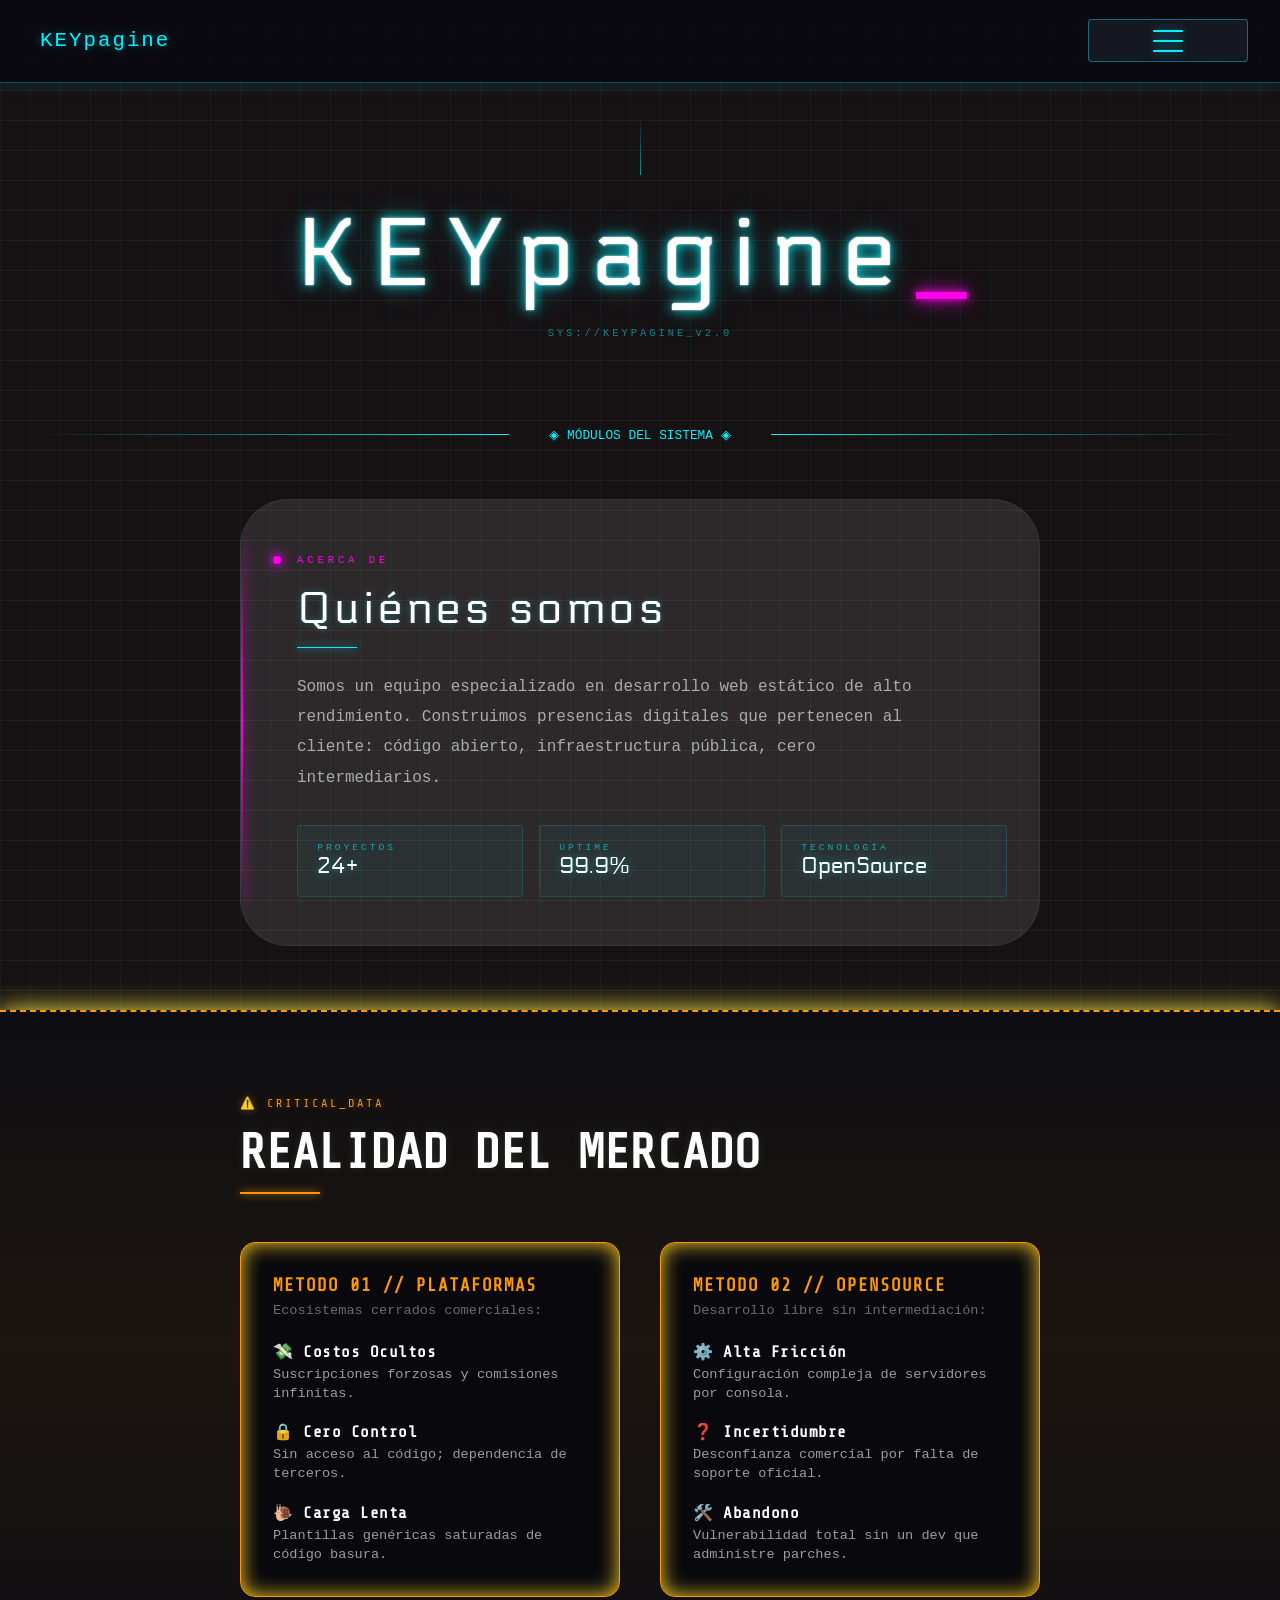
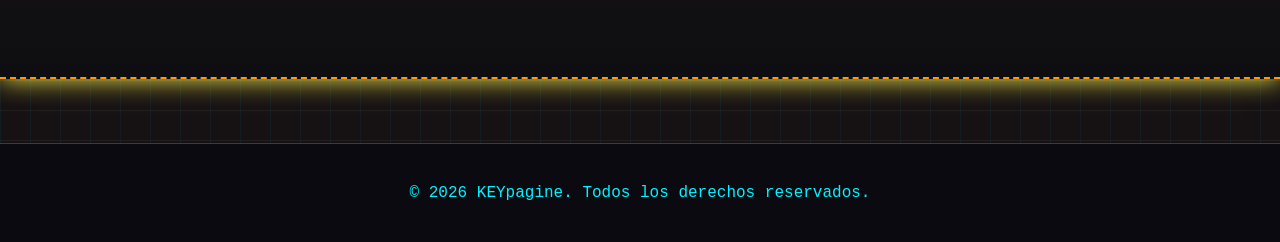
==== commit 32f955a6: "Nombres de archivos modificados." ====
--- a/index.html
+++ b/index.html
@@ -1,666 +1,130 @@
 <!DOCTYPE html>
 <html lang="es">
+
 <head>
-  <meta charset="UTF-8" />
-  <meta name="viewport" content="width=device-width, initial-scale=1.0" />
-  <meta name="description" content="KEYpages — Desarrollo web estático para pequeñas empresas. Tu código, tu dominio, tu propiedad absoluta. Alojado en GitHub Pages." />
-  <title>KEYpages — Tu Código, Tu Dominio, Tu Libertad</title>
-  <link rel="preconnect" href="https://fonts.googleapis.com" />
-  <link rel="preconnect" href="https://fonts.gstatic.com" crossorigin />
-  <link href="https://fonts.googleapis.com/css2?family=Syne:wght@400;600;700;800&family=Space+Mono:ital,wght@0,400;0,700;1,400&family=DM+Sans:ital,opsz,wght@0,9..40,300;0,9..40,400;1,9..40,300&display=swap" rel="stylesheet" />
-  <link rel="stylesheet" href="style.css" />
+    <meta charset="UTF-8">
+    <meta name="viewport" content="width=device-width, initial-scale=1.0">
+    <title>KEYpagine</title>
+    <link rel="preconnect" href="https://fonts.googleapis.com" />
+    <link rel="preconnect" href="https://fonts.gstatic.com" crossorigin />
+    <link href="https://fonts.googleapis.com/css2?family=Share+Tech+Mono&display=swap" rel="stylesheet" />
+    <link rel="stylesheet" href="style.css">
+    <link rel="preconnect" href="https://fonts.googleapis.com" />
+    <link rel="preconnect" href="https://fonts.gstatic.com" crossorigin />
+    <link href="https://fonts.googleapis.com/css2?family=Electrolize&display=swap" rel="stylesheet" />
 </head>
+
 <body>
+    <header class="cabecera">
+        <div class="contenedor-interno" id="principal">
+            <p class="titulo-cabecera">KEYpagine</p>
+        </div>
+        <!-- <div class="contenedor-interno">
+            <p class="titulo-cabecera">Imagen</p>
+        </div> -->
 
-  <!-- ═══ CURSOR PERSONALIZADO ═══ -->
-  <div class="cursor" id="cursor"></div>
-  <div class="cursor-follower" id="cursorFollower"></div>
+        <div class="contenedor-interno contenedor-atajo">
+            <button class="boton-menu" aria-label="Menu">
+                <span class="linea-menu"></span>
+                <span class="linea-menu"></span>
+                <span class="linea-menu"></span>
+            </button>
 
-  <!-- ═══ NAVEGACIÓN ═══ -->
-  <nav class="nav" id="nav">
-    <a href="#" class="nav__logo" aria-label="KEYpages inicio">
-      <span class="nav__logo-bracket">[</span>KEY<span class="nav__logo-accent">pages</span><span class="nav__logo-bracket">]</span>
-    </a>
-    <button class="nav__toggle" id="navToggle" aria-label="Menú" aria-expanded="false">
-      <span></span><span></span><span></span>
-    </button>
-    <ul class="nav__menu" id="navMenu" role="list">
-      <li><a href="#problema" class="nav__link">El Problema</a></li>
-      <li><a href="#proceso" class="nav__link">Proceso</a></li>
-      <li><a href="#servicios" class="nav__link">Servicios</a></li>
-      <li><a href="#membresia" class="nav__link">Membresía</a></li>
-      <li><a href="#manifiesto" class="nav__link">Manifiesto</a></li>
-      <li><a href="#contacto" class="nav__cta">Empezar →</a></li>
-    </ul>
-  </nav>
+            <nav class="menu-desplegable">
+                <a href="#inicio">&gt; INICIO </a>
+                <a href="#servicios">&gt; MODULO 1</a>
+                <a href="#problema">&gt; MODULO 2</a>
+                <a href="#contacto">&gt; MODULO 3</a>
+            </nav>
+        </div>
+    </header>
 
-  <main>
+    <main class="contenido">
+        <header class="inicio" id="inicio">
+            <h1 class="titulo-pagina"> KEYpagine </h1>
+        </header>
 
-    <!-- ═══ HERO ═══ -->
-    <section class="hero" id="hero" aria-labelledby="heroTitle">
-      <div class="hero__bg-grid" aria-hidden="true"></div>
-      <div class="hero__noise" aria-hidden="true"></div>
+        <div class="separador-seccion"><span>◈ MÓDULOS DEL SISTEMA ◈</span></div>
 
-      <div class="hero__content">
-        <p class="hero__eyebrow" data-reveal>Open Source · GitHub Pages · Soberanía Digital</p>
-        <h1 class="hero__title" id="heroTitle" data-reveal>
-          Tu sitio web.<br />
-          <span class="hero__title--accent">Tu código.</span><br />
-          <span class="hero__title--stroke">Para siempre.</span>
-        </h1>
-        <p class="hero__subtitle" data-reveal>
-          Desarrollamos páginas web estáticas profesionales para pequeñas empresas.<br class="hero__br" />
-          Sin rentas ocultas. Sin rehenes. Propiedad absoluta garantizada.
-        </p>
-        <div class="hero__actions" data-reveal>
-          <a href="#proceso" class="btn btn--primary">Ver cómo funciona</a>
-          <a href="#membresia" class="btn btn--ghost">Ver membresía <span>$250/mes</span></a>
-        </div>
-        <div class="hero__stats" data-reveal>
-          <div class="hero__stat">
-            <strong>0</strong>
-            <span>Costos ocultos de servidor</span>
-          </div>
-          <div class="hero__stat-divider" aria-hidden="true">|</div>
-          <div class="hero__stat">
-            <strong>100%</strong>
-            <span>Propiedad del cliente</span>
-          </div>
-          <div class="hero__stat-divider" aria-hidden="true">|</div>
-          <div class="hero__stat">
-            <strong>∞</strong>
-            <span>Tu página en línea de por vida</span>
-          </div>
-        </div>
-      </div>
+        <section class="modulo-interno" id="servicios">
+            <span class="modulo-tag">Acerca de</span>
+            <h2 class="titulo-modulo">Quiénes somos</h2>
+            <p class="modulo-cuerpo">
+                Somos un equipo especializado en desarrollo web estático de alto rendimiento.
+                Construimos presencias digitales que pertenecen al cliente: código abierto,
+                infraestructura pública, cero intermediarios.
+            </p>
+            <div class="modulo-grid">
+                <div class="modulo-stat">
+                    <div class="modulo-stat-label">Proyectos</div>
+                    <div class="modulo-stat-value">24+</div>
+                </div>
+                <div class="modulo-stat">
+                    <div class="modulo-stat-label">Uptime</div>
+                    <div class="modulo-stat-value">99.9%</div>
+                </div>
+                <div class="modulo-stat">
+                    <div class="modulo-stat-label">Tecnología</div>
+                    <div class="modulo-stat-value">OpenSource</div>
+                </div>
+            </div>
+        </section>
 
-      <div class="hero__visual" aria-hidden="true">
-        <div class="terminal" id="terminal">
-          <div class="terminal__bar">
-            <span class="terminal__dot terminal__dot--red"></span>
-            <span class="terminal__dot terminal__dot--yellow"></span>
-            <span class="terminal__dot terminal__dot--green"></span>
-            <span class="terminal__title">keypages ~ tu-negocio</span>
-          </div>
-          <div class="terminal__body" id="terminalBody">
-            <p class="terminal__line"><span class="terminal__prompt">$</span> git init tu-negocio</p>
-            <p class="terminal__line terminal__line--out">Initialized empty Git repository</p>
-            <p class="terminal__line"><span class="terminal__prompt">$</span> git remote add origin github.com/tu-negocio</p>
-            <p class="terminal__line"><span class="terminal__prompt">$</span> git push -u origin main</p>
-            <p class="terminal__line terminal__line--out">Branch 'main' set up to track remote</p>
-            <p class="terminal__line terminal__line--success">✓ Tu sitio está en línea: tu-negocio.github.io</p>
-            <p class="terminal__line terminal__line--success">✓ Código 100% tuyo · Propiedad absoluta</p>
-            <p class="terminal__line terminal__line--success">✓ Sin intermediarios ocultos</p>
-            <p class="terminal__line"><span class="terminal__prompt">$</span> <span class="terminal__cursor">▋</span></p>
-          </div>
-        </div>
-      </div>
+        <article id="problema" class="modulo-completo-problema">
 
-      <a href="#problema" class="hero__scroll" aria-label="Desplazarse hacia abajo">
-        <span class="hero__scroll-text">scroll</span>
-        <span class="hero__scroll-arrow" aria-hidden="true">↓</span>
-      </a>
-    </section>
+            <div class="bloque-encabezado-problema">
+                <span class="modulo-tag-alerta">⚠️ CRITICAL_DATA</span>
+                <h2 class="titulo-modulo-problema">Realidad del Mercado</h2>
+            </div>
 
-    <!-- ═══ EL PROBLEMA ═══ -->
-    <section class="problema" id="problema" aria-labelledby="problemaTitle">
-      <div class="container">
-        <div class="section-header" data-reveal>
-          <span class="section-tag">// 01 — El Problema</span>
-          <h2 class="section-title" id="problemaTitle">
-            Las agencias tradicionales<br /><em>secuestran</em> tu negocio.
-          </h2>
-        </div>
+            <div class="contenedor-bloques">
+                <section class="bloque-contenido-problema">
+                    <h3>METODO 01 // PLATAFORMAS</h3>
+                    <p>Ecosistemas cerrados comerciales:</p>
 
-        <div class="problema__grid">
-          <div class="problema__card problema__card--bad" data-reveal>
-            <div class="problema__card-header">
-              <span class="problema__icon" aria-hidden="true">⛓</span>
-              <h3>El modelo trampa</h3>
+                    <ul class="lista-analisis">
+                        <li>
+                            <strong>💸 Costos Ocultos</strong>
+                            <span>Suscripciones forzosas y comisiones infinitas.</span>
+                        </li>
+                        <li>
+                            <strong>🔒 Cero Control</strong>
+                            <span>Sin acceso al código; dependencia de terceros.</span>
+                        </li>
+                        <li>
+                            <strong>🐌 Carga Lenta</strong>
+                            <span>Plantillas genéricas saturadas de código basura.</span>
+                        </li>
+                    </ul>
+                </section>
+
+                <section class="bloque-contenido-problema">
+                    <h3>METODO 02 // OPENSOURCE</h3>
+                    <p>Desarrollo libre sin intermediación:</p>
+
+                    <ul class="lista-analisis">
+                        <li>
+                            <strong>⚙️ Alta Fricción</strong>
+                            <span>Configuración compleja de servidores por consola.</span>
+                        </li>
+                        <li>
+                            <strong>❓ Incertidumbre</strong>
+                            <span>Desconfianza comercial por falta de soporte oficial.</span>
+                        </li>
+                        <li>
+                            <strong>🛠️ Abandono</strong>
+                            <span>Vulnerabilidad total sin un dev que administre parches.</span>
+                        </li>
+                    </ul>
+                </section>
             </div>
-            <ul class="problema__list" role="list">
-              <li>
-                <span class="problema__x" aria-hidden="true">✗</span>
-                <span>Tu código vive en <strong>sus servidores</strong>, no en los tuyos</span>
-              </li>
-              <li>
-                <span class="problema__x" aria-hidden="true">✗</span>
-                <span>Rentas mensuales por "mantenimiento" que nunca terminan</span>
-              </li>
-              <li>
-                <span class="problema__x" aria-hidden="true">✗</span>
-                <span>Si dejas de pagar, <strong>tiran tu página</strong> sin aviso</span>
-              </li>
-              <li>
-                <span class="problema__x" aria-hidden="true">✗</span>
-                <span>Código propietario que no puedes leer ni transferir</span>
-              </li>
-              <li>
-                <span class="problema__x" aria-hidden="true">✗</span>
-                <span>Intermediarios ocultos que recopilan tus datos</span>
-              </li>
-            </ul>
-            <p class="problema__footer-text">Tu presencia digital es un <strong>rehén</strong>.</p>
-          </div>
+        </article>
+    </main>
 
-          <div class="problema__vs" aria-hidden="true">
-            <div class="problema__vs-line"></div>
-            <span>VS</span>
-            <div class="problema__vs-line"></div>
-          </div>
+    <footer class="pie-pagina" id="contacto">
+        <p>© 2026 KEYpagine. Todos los derechos reservados.</p>
+    </footer>
+    <script src="script.js" defer></script>
+</body>
 
-          <div class="problema__card problema__card--good" data-reveal>
-            <div class="problema__card-header">
-              <span class="problema__icon" aria-hidden="true">🔑</span>
-              <h3>El modelo KEYpages</h3>
-            </div>
-            <ul class="problema__list" role="list">
-              <li>
-                <span class="problema__check" aria-hidden="true">✓</span>
-                <span>Tu código en <strong>tu repositorio de GitHub</strong>, siempre</span>
-              </li>
-              <li>
-                <span class="problema__check" aria-hidden="true">✓</span>
-                <span>Infraestructura pública de GitHub Pages — sin intermediarios</span>
-              </li>
-              <li>
-                <span class="problema__check" aria-hidden="true">✓</span>
-                <span>Si decides irte, <strong>tu página sigue en línea</strong> de por vida</span>
-              </li>
-              <li>
-                <span class="problema__check" aria-hidden="true">✓</span>
-                <span>Código 100% Open Source, legible, portable y tuyo</span>
-              </li>
-              <li>
-                <span class="problema__check" aria-hidden="true">✓</span>
-                <span>Transparencia total: todo es visible, nada es opaco</span>
-              </li>
-            </ul>
-            <p class="problema__footer-text">Tu presencia digital es una <strong>llave</strong>. La llave es tuya.</p>
-          </div>
-        </div>
-      </div>
-    </section>
-
-    <!-- ═══ PROCESO / ONBOARDING ═══ -->
-    <section class="proceso" id="proceso" aria-labelledby="procesoTitle">
-      <div class="container">
-        <div class="section-header" data-reveal>
-          <span class="section-tag">// 02 — El Proceso</span>
-          <h2 class="section-title" id="procesoTitle">
-            Transparencia radical.<br />Paso a paso.
-          </h2>
-          <p class="section-subtitle">
-            Usamos la infraestructura pública de GitHub. No hay magia negra, no hay servidores ocultos.<br />
-            Puedes verificar cada línea de código en tiempo real.
-          </p>
-        </div>
-
-        <div class="proceso__steps">
-
-          <div class="proceso__step" data-reveal data-step="1">
-            <div class="proceso__step-number" aria-hidden="true">01</div>
-            <div class="proceso__step-content">
-              <div class="proceso__step-icon" aria-hidden="true">
-                <svg width="32" height="32" viewBox="0 0 24 24" fill="none" stroke="currentColor" stroke-width="1.5">
-                  <path d="M9 19c-5 1.5-5-2.5-7-3m14 6v-3.87a3.37 3.37 0 0 0-.94-2.61c3.14-.35 6.44-1.54 6.44-7A5.44 5.44 0 0 0 20 4.77 5.07 5.07 0 0 0 19.91 1S18.73.65 16 2.48a13.38 13.38 0 0 0-7 0C6.27.65 5.09 1 5.09 1A5.07 5.07 0 0 0 5 4.77a5.44 5.44 0 0 0-1.5 3.78c0 5.42 3.3 6.61 6.44 7A3.37 3.37 0 0 0 9 18.13V22"/>
-                </svg>
-              </div>
-              <h3>Crea tu cuenta de GitHub</h3>
-              <p>
-                Si aún no tienes una, es gratis y tarda 2 minutos. GitHub es la plataforma
-                de código más confiable del mundo — usada por Microsoft, Google y millones de desarrolladores.
-              </p>
-              <a href="https://github.com/join" target="_blank" rel="noopener noreferrer" class="proceso__step-link">
-                Crear cuenta gratis en GitHub →
-              </a>
-            </div>
-          </div>
-
-          <div class="proceso__connector" aria-hidden="true"></div>
-
-          <div class="proceso__step" data-reveal data-step="2">
-            <div class="proceso__step-number" aria-hidden="true">02</div>
-            <div class="proceso__step-content">
-              <div class="proceso__step-icon" aria-hidden="true">
-                <svg width="32" height="32" viewBox="0 0 24 24" fill="none" stroke="currentColor" stroke-width="1.5">
-                  <rect x="3" y="3" width="18" height="18" rx="2"/><path d="M3 9h18M9 21V9"/>
-                </svg>
-              </div>
-              <h3>Levanta tu repositorio</h3>
-              <p>
-                Te proporcionamos instrucciones detalladas (o lo hacemos por ti) para crear el repositorio
-                de tu proyecto en GitHub. Así tienes visibilidad total: cada cambio queda registrado con
-                fecha, hora y autor.
-              </p>
-              <div class="proceso__code-block">
-                <code>github.com/<strong>tu-usuario</strong>/tu-negocio</code>
-              </div>
-            </div>
-          </div>
-
-          <div class="proceso__connector" aria-hidden="true"></div>
-
-          <div class="proceso__step" data-reveal data-step="3">
-            <div class="proceso__step-number" aria-hidden="true">03</div>
-            <div class="proceso__step-content">
-              <div class="proceso__step-icon" aria-hidden="true">
-                <svg width="32" height="32" viewBox="0 0 24 24" fill="none" stroke="currentColor" stroke-width="1.5">
-                  <path d="M17 21v-2a4 4 0 0 0-4-4H5a4 4 0 0 0-4 4v2"/><circle cx="9" cy="7" r="4"/><path d="M23 21v-2a4 4 0 0 0-3-3.87"/><path d="M16 3.13a4 4 0 0 1 0 7.75"/>
-                </svg>
-              </div>
-              <h3>Nos agregas como colaboradores</h3>
-              <p>
-                Con acceso de colaborador (no de propietario), trabajamos directamente sobre
-                tu repositorio. Puedes ver cada commit, cada cambio, cada línea. Sin caja negra.
-                Sin secretos.
-              </p>
-              <div class="proceso__highlight">
-                <span aria-hidden="true">⚡</span>
-                Tú siempre tienes acceso total. Nosotros somos colaboradores temporales.
-              </div>
-            </div>
-          </div>
-
-          <div class="proceso__connector" aria-hidden="true"></div>
-
-          <div class="proceso__step" data-reveal data-step="4">
-            <div class="proceso__step-number" aria-hidden="true">04</div>
-            <div class="proceso__step-content">
-              <div class="proceso__step-icon" aria-hidden="true">
-                <svg width="32" height="32" viewBox="0 0 24 24" fill="none" stroke="currentColor" stroke-width="1.5">
-                  <circle cx="12" cy="12" r="10"/><path d="M2 12h20M12 2a15.3 15.3 0 0 1 4 10 15.3 15.3 0 0 1-4 10 15.3 15.3 0 0 1-4-10 15.3 15.3 0 0 1 4-10z"/>
-                </svg>
-              </div>
-              <h3>Tu sitio está en línea</h3>
-              <p>
-                Activamos GitHub Pages en tu repositorio y tu sitio queda publicado al instante.
-                Con la membresía activa, conectamos tu dominio personalizado. Sin la membresía,
-                tu sitio sigue funcionando bajo <code>tu-usuario.github.io</code> — para siempre.
-              </p>
-            </div>
-          </div>
-
-        </div>
-
-        <div class="proceso__garantia" data-reveal>
-          <div class="proceso__garantia-inner">
-            <span class="proceso__garantia-icon" aria-hidden="true">🔒</span>
-            <div>
-              <strong>Garantía de Transparencia Total</strong>
-              <p>
-                Al usar la infraestructura pública de GitHub, demostramos que no recopilamos datos
-                de forma maliciosa. Todo es visible, auditable y verificable por cualquier persona
-                en cualquier momento.
-              </p>
-            </div>
-          </div>
-        </div>
-      </div>
-    </section>
-
-    <!-- ═══ SERVICIOS ═══ -->
-    <section class="servicios" id="servicios" aria-labelledby="serviciosTitle">
-      <div class="container">
-        <div class="section-header" data-reveal>
-          <span class="section-tag">// 03 — Servicios</span>
-          <h2 class="section-title" id="serviciosTitle">
-            Lo que construimos<br />para tu negocio.
-          </h2>
-        </div>
-
-        <div class="servicios__grid">
-
-          <article class="servicio-card" data-reveal>
-            <div class="servicio-card__number" aria-hidden="true">01</div>
-            <div class="servicio-card__icon" aria-hidden="true">
-              <svg width="28" height="28" viewBox="0 0 24 24" fill="none" stroke="currentColor" stroke-width="1.5">
-                <rect x="2" y="3" width="20" height="14" rx="2"/><path d="M8 21h8m-4-4v4"/>
-              </svg>
-            </div>
-            <h3 class="servicio-card__title">Landing Page</h3>
-            <p class="servicio-card__desc">
-              Una página de alto impacto que convierte visitas en clientes. Diseño profesional,
-              velocidad extrema y optimizada para Google.
-            </p>
-            <ul class="servicio-card__features" role="list">
-              <li>Diseño personalizado</li>
-              <li>SEO básico incluido</li>
-              <li>Formulario de contacto</li>
-              <li>100% responsive</li>
-            </ul>
-          </article>
-
-          <article class="servicio-card" data-reveal>
-            <div class="servicio-card__number" aria-hidden="true">02</div>
-            <div class="servicio-card__icon" aria-hidden="true">
-              <svg width="28" height="28" viewBox="0 0 24 24" fill="none" stroke="currentColor" stroke-width="1.5">
-                <path d="M9 5H7a2 2 0 0 0-2 2v12a2 2 0 0 0 2 2h10a2 2 0 0 0 2-2V7a2 2 0 0 0-2-2h-2"/><rect x="9" y="3" width="6" height="4" rx="1"/><path d="M9 12h6m-6 4h4"/>
-              </svg>
-            </div>
-            <h3 class="servicio-card__title">Menú Digital</h3>
-            <p class="servicio-card__desc">
-              Menú interactivo para restaurantes, cafeterías y negocios de alimentos.
-              Actualizable en minutos, sin apps de terceros, cero comisiones.
-            </p>
-            <ul class="servicio-card__features" role="list">
-              <li>QR personalizado incluido</li>
-              <li>Categorías y filtros</li>
-              <li>Galería de platillos</li>
-              <li>Sin comisiones jamás</li>
-            </ul>
-          </article>
-
-          <article class="servicio-card" data-reveal>
-            <div class="servicio-card__number" aria-hidden="true">03</div>
-            <div class="servicio-card__icon" aria-hidden="true">
-              <svg width="28" height="28" viewBox="0 0 24 24" fill="none" stroke="currentColor" stroke-width="1.5">
-                <path d="M20 7h-9"/><path d="M14 17H5"/><circle cx="17" cy="17" r="3"/><circle cx="7" cy="7" r="3"/>
-              </svg>
-            </div>
-            <h3 class="servicio-card__title">Portafolio / Catálogo</h3>
-            <p class="servicio-card__desc">
-              Muestra tus trabajos, productos o servicios con una galería elegante
-              y filtrable. Perfecto para fotógrafos, diseñadores, artesanos y tiendas.
-            </p>
-            <ul class="servicio-card__features" role="list">
-              <li>Galería con filtros</li>
-              <li>Lightbox de imágenes</li>
-              <li>Carga optimizada</li>
-              <li>Integración social</li>
-            </ul>
-          </article>
-
-          <article class="servicio-card" data-reveal>
-            <div class="servicio-card__number" aria-hidden="true">04</div>
-            <div class="servicio-card__icon" aria-hidden="true">
-              <svg width="28" height="28" viewBox="0 0 24 24" fill="none" stroke="currentColor" stroke-width="1.5">
-                <path d="M14.5 10c-.83 0-1.5-.67-1.5-1.5v-5c0-.83.67-1.5 1.5-1.5s1.5.67 1.5 1.5v5c0 .83-.67 1.5-1.5 1.5z"/><path d="M20.5 10H19V8.5c0-.83.67-1.5 1.5-1.5s1.5.67 1.5 1.5-.67 1.5-1.5 1.5z"/><path d="M9.5 14c.83 0 1.5.67 1.5 1.5v5c0 .83-.67 1.5-1.5 1.5S8 21.33 8 20.5v-5c0-.83.67-1.5 1.5-1.5z"/><path d="M3.5 14H5v1.5c0 .83-.67 1.5-1.5 1.5S2 16.33 2 15.5 2.67 14 3.5 14z"/><path d="M14 14.5c0-.83.67-1.5 1.5-1.5h5c.83 0 1.5.67 1.5 1.5s-.67 1.5-1.5 1.5h-5c-.83 0-1.5-.67-1.5-1.5z"/><path d="M15.5 9H17v1.5c0 .83-.67 1.5-1.5 1.5"/><path d="M10 9.5C10 8.67 9.33 8 8.5 8H3.5C2.67 8 2 8.67 2 9.5S2.67 11 3.5 11h5c.83 0 1.5-.67 1.5-1.5z"/><path d="M8.5 15H7v-1.5c0-.83.67-1.5 1.5-1.5"/>
-              </svg>
-            </div>
-            <h3 class="servicio-card__title">Sitio Corporativo</h3>
-            <p class="servicio-card__desc">
-              Presencia profesional completa: sobre nosotros, servicios, equipo, casos de éxito
-              y contacto. La base digital que toda empresa necesita.
-            </p>
-            <ul class="servicio-card__features" role="list">
-              <li>Múltiples secciones</li>
-              <li>Blog estático (opcional)</li>
-              <li>Mapa de ubicación</li>
-              <li>Analytics sin cookies</li>
-            </ul>
-          </article>
-
-          <article class="servicio-card" data-reveal>
-            <div class="servicio-card__number" aria-hidden="true">05</div>
-            <div class="servicio-card__icon" aria-hidden="true">
-              <svg width="28" height="28" viewBox="0 0 24 24" fill="none" stroke="currentColor" stroke-width="1.5">
-                <rect x="3" y="11" width="18" height="11" rx="2"/><path d="M7 11V7a5 5 0 0 1 10 0v4"/>
-              </svg>
-            </div>
-            <h3 class="servicio-card__title">Auditoría y Rescate</h3>
-            <p class="servicio-card__desc">
-              ¿Tu agencia anterior tiene tu código rehén? Te ayudamos a recuperar tu presencia
-              digital, migrarla a GitHub Pages y liberarte de contratos abusivos.
-            </p>
-            <ul class="servicio-card__features" role="list">
-              <li>Diagnóstico gratuito</li>
-              <li>Migración completa</li>
-              <li>Recuperación de dominio</li>
-              <li>Transición sin caídas</li>
-            </ul>
-          </article>
-
-          <article class="servicio-card servicio-card--cta" data-reveal>
-            <div class="servicio-card__cta-content">
-              <span aria-hidden="true">💬</span>
-              <h3>¿Tienes algo diferente en mente?</h3>
-              <p>Cuéntanos tu proyecto. Si es un sitio estático, lo construimos.</p>
-               <a href="https://wa.me/525622158556?text=Hola,%20me%20interesa%20consultar%20sobre%20las%20paginas%20en%20KEYpages." target="_blank" class="btn btn--primary">Hablemos →</a>
-            </div>
-          </article>
-
-        </div>
-      </div>
-    </section>
-
-    <!-- ═══ Membresia ═══ -->
-    <section class="membresia" id="membresia" aria-labelledby="membresiaTitle">
-      <div class="container">
-        <div class="section-header" data-reveal>
-          <span class="section-tag">// 04 — Precios</span>
-          <h2 class="section-title" id="membresiaTitle">
-            Planes a tu medida.<br />Sin letras chiquitas.
-          </h2>
-          <p class="section-subtitle">
-            Elige el modelo que mejor se adapte a tu negocio. Eres dueño de tu código desde el primer día.
-          </p>
-        </div>
-
-        <div class="membresia__layout">
-
-          <!-- BLOQUE 1: PAGO ÚNICO (ESTÁNDAR) -->
-          <div class="membresia__card" data-reveal>
-            <div class="membresia__badge">Esencial</div>
-            <div class="membresia__price">
-              <span class="membresia__currency">$</span>
-              <span class="membresia__amount">8000</span>
-              <span class="membresia__period">Pago único</span>
-            </div>
-            <p class="membresia__tagline">Tu sitio web profesional construido desde cero y propiedad absoluta de tu código.</p>
-
-            <ul class="membresia__features" role="list">
-              <li>
-                <span aria-hidden="true">🔑</span>
-                <div>
-                  <strong>Soberanía Digital</strong>
-                  <span>El repositorio de GitHub pasa a tu nombre con acceso total de por vida.</span>
-                </div>
-              </li>
-              <li>
-                <span aria-hidden="true">🌐</span>
-                <div>
-                  <strong>Hosting Gratuito</strong>
-                  <span>Alojado directamente en la infraestructura pública de GitHub Pages.</span>
-                </div>
-              </li>
-              <li>
-                <span aria-hidden="true">⚡</span>
-                <div>
-                  <strong>Optimización Brutal</strong>
-                  <span>Código limpio, carga instantánea a 60FPS y diseño 100% responsivo.</span>
-                </div>
-              </li>
-              <li>
-                <span aria-hidden="true">🔒</span>
-                <div>
-                  <strong>Seguridad SSL</strong>
-                  <span>Certificado HTTPS configurado y activo para proteger tu negocio.</span>
-                </div>
-              </li>
-            </ul>
-
-            <a href="https://wa.me/525622158556?text=Hola,%20me%20interesa%20el%20plan%20Esencial%20de%20Pago%20Unico." class="btn btn--primary btn--full">Comenzar mi sitio →</a>
-          </div>
-
-          <!-- BLOQUE 2: LLAVE EN MANO (PREMIUM MORADO) -->
-          <div class="membresia__card membresia__card--premium" data-reveal>
-            <div class="membresia__badge">Membresía KEYpages</div>
-            <div class="membresia__price">
-              <span class="membresia__currency">$</span>
-              <span class="membresia__amount">8500</span>
-              <span class="membresia__period">Pago único</span>
-            </div>
-            <p class="membresia__tagline">Todo el desarrollo del plan esencial + 1 mes completo de mantenimiento premium incluido.</p>
-
-            <ul class="membresia__features" role="list">
-              <li>
-                <span aria-hidden="true">👨‍💻</span>
-                <div>
-                  <strong>1 Mes de Soporte Total</strong>
-                  <span>Un ingeniero dedicado a llevar tu proyecto de la mano y cambios de emergencia sin costo extra.</span>
-                </div>
-              </li>
-              <li>
-                <span aria-hidden="true">🌐</span>
-                <div>
-                  <strong>Dominio Personalizado</strong>
-                  <span>Gestión, configuración y el costo del primer año de tu dominio propio (.com).</span>
-                </div>
-              </li>
-              <li>
-                <span aria-hidden="true">📱</span>
-                <div>
-                  <strong>Códigos QR Dinámicos</strong>
-                  <span>Diseño y entrega de QRs listos para tu negocio (menú, ubicación o contacto).</span>
-                </div>
-              </li>
-              <li>
-                <span aria-hidden="true">📊</span>
-                <div>
-                  <strong>Reporte de Analíticas</strong>
-                  <span>Primer reporte mensual de rendimiento y visitas detalladas respetando la privacidad.</span>
-                </div>
-              </li>
-            </ul>
-
-            <a href="https://wa.me/525622158556?text=Hola,%20me%20interesa%20el%20plan%20Membresia%20KEYpages." class="btn btn--premium-action btn--full">Llevarme el Premium →</a>
-          </div>
-
-        </div>
-      </div>
-    </section>
-
-    <!-- ═══ MANIFIESTO ═══ -->
-    <section class="manifiesto" id="manifiesto" aria-labelledby="manifiestoTitle">
-      <div class="manifiesto__bg" aria-hidden="true"></div>
-      <div class="container">
-        <div class="manifiesto__content">
-          <span class="section-tag" data-reveal>// 05 — El Manifiesto</span>
-
-          <blockquote class="manifiesto__quote" data-reveal>
-            <p>
-              "Predicamos con el ejemplo."
-            </p>
-          </blockquote>
-
-          <div class="manifiesto__body" data-reveal>
-            <p class="manifiesto__statement">
-              Confiamos tanto en las herramientas libres, que <strong>esta misma página que
-              estás viendo está construida con código puro y alojada en GitHub Pages.</strong>
-            </p>
-            <p>
-              Cero costos de servidor ocultos. Rendimiento impecable. Código abierto para que
-              cualquiera pueda auditarlo.
-            </p>
-            <p>
-              Creemos que el internet libre no debería tener precio. Que una pequeña empresa en
-              México no debería pagar rentas digitales de por vida para tener presencia en línea.
-              Que el código —como el conocimiento— debería ser libre.
-            </p>
-            <p>
-              KEYpages no es solo un servicio. Es una postura: <strong>la infraestructura
-              digital de tu negocio te pertenece.</strong>
-            </p>
-          </div>
-
-          <div class="manifiesto__pillars" data-reveal>
-            <div class="manifiesto__pillar">
-              <span aria-hidden="true">⚡</span>
-              <strong>Open Source</strong>
-              <span>Código libre y auditable</span>
-            </div>
-            <div class="manifiesto__pillar">
-              <span aria-hidden="true">🌐</span>
-              <strong>GitHub Pages</strong>
-              <span>Infraestructura pública</span>
-            </div>
-            <div class="manifiesto__pillar">
-              <span aria-hidden="true">🔑</span>
-              <strong>Soberanía</strong>
-              <span>Tu código, tu dominio</span>
-            </div>
-            <div class="manifiesto__pillar">
-              <span aria-hidden="true">0</span>
-              <strong>Sin rehenes</strong>
-              <span>Cero costos ocultos</span>
-            </div>
-          </div>
-
-          <a href="https://github.com/enrique-yoab/KEYPages" target="_blank" rel="noopener noreferrer" class="manifiesto__proof" data-reveal>
-            <span>Ver el código fuente de esta página en GitHub</span>
-            <svg width="20" height="20" viewBox="0 0 24 24" fill="currentColor" aria-hidden="true">
-              <path d="M9 19c-5 1.5-5-2.5-7-3m14 6v-3.87a3.37 3.37 0 0 0-.94-2.61c3.14-.35 6.44-1.54 6.44-7A5.44 5.44 0 0 0 20 4.77 5.07 5.07 0 0 0 19.91 1S18.73.65 16 2.48a13.38 13.38 0 0 0-7 0C6.27.65 5.09 1 5.09 1A5.07 5.07 0 0 0 5 4.77a5.44 5.44 0 0 0-1.5 3.78c0 5.42 3.3 6.61 6.44 7A3.37 3.37 0 0 0 9 18.13V22"/>
-            </svg>
-          </a>
-        </div>
-      </div>
-    </section>
-
-    <!-- ═══ CONTACTO ═══ -->
-    <section class="contacto" id="contacto" aria-labelledby="contactoTitle">
-      <div class="container">
-        <div class="contacto__layout">
-          <span class="section-tag" data-reveal>// 06 — Contacto</span>
-          <h2 class="section-title" id="contactoTitle" data-reveal>
-            Empieza hoy.<br />Sin compromiso.
-          </h2>
-          <p data-reveal>
-            Cuéntanos sobre tu negocio. Haremos un diagnóstico gratuito
-            y te explicamos exactamente cómo funcionaría tu proyecto.
-          </p>
-          
-          <div class="contacto__links" data-reveal>
-            <a href="mailto:yobi_jovi@hotmail.com?subject=Consulta%20sobre%20KEYpages" class="contacto__link">
-              <svg width="20" height="20" viewBox="0 0 24 24" fill="none" stroke="currentColor" stroke-width="1.5" aria-hidden="true">
-                <path d="M4 4h16c1.1 0 2 .9 2 2v12c0 1.1-.9 2-2 2H4c-1.1 0-2-.9-2-2V6c0-1.1.9-2 2-2z"/><polyline points="22,6 12,13 2,6"/>
-              </svg>
-              <span>yobi_jovi@hotmail.com</span>
-            </a>
-            
-            <a href="https://wa.me/525622158556?text=Hola,%20me%20interesa%20consultar%20sobre%20las%20paginas%20en%20KEYpages." target="_blank" rel="noopener noreferrer" class="contacto__link">
-              <svg width="20" height="20" viewBox="0 0 24 24" fill="currentColor" aria-hidden="true">
-                <path d="M17.472 14.382c-.297-.149-1.758-.867-2.03-.967-.273-.099-.471-.148-.67.15-.197.297-.767.966-.94 1.164-.173.199-.347.223-.644.075-.297-.15-1.255-.463-2.39-1.475-.883-.788-1.48-1.761-1.653-2.059-.173-.297-.018-.458.13-.606.134-.133.298-.347.446-.52.149-.174.198-.298.298-.497.099-.198.05-.371-.025-.52-.075-.149-.669-1.612-.916-2.207-.242-.579-.487-.5-.669-.51-.173-.008-.371-.01-.57-.01-.198 0-.52.074-.792.372-.272.297-1.04 1.016-1.04 2.479 0 1.462 1.065 2.875 1.213 3.074.149.198 2.096 3.2 5.077 4.487.709.306 1.262.489 1.694.625.712.227 1.36.195 1.871.118.571-.085 1.758-.719 2.006-1.413.248-.694.248-1.289.173-1.413-.074-.124-.272-.198-.57-.347m-5.421 7.403h-.004a9.87 9.87 0 01-5.031-1.378l-.361-.214-3.741.982.998-3.648-.235-.374a9.86 9.86 0 01-1.51-5.26c.001-5.45 4.436-9.884 9.888-9.884 2.64 0 5.122 1.03 6.988 2.898a9.825 9.825 0 012.893 6.994c-.003 5.45-4.437 9.884-9.885 9.884m8.413-18.297A11.815 11.815 0 0012.05 0C5.495 0 .16 5.335.157 11.892c0 2.096.547 4.142 1.588 5.945L.057 24l6.305-1.654a11.882 11.882 0 005.683 1.448h.005c6.554 0 11.89-5.335 11.893-11.893a11.821 11.821 0 00-3.48-8.413z"/>
-              </svg>
-              <span>WhatsApp Directo</span>
-            </a>
-          </div>
-        </div>
-      </div>
-    </section>
-
-  </main>
-
-  <!-- ═══ FOOTER ═══ -->
-  <footer class="footer">
-    <div class="container">
-      <div class="footer__content">
-        <div class="footer__brand">
-          <a href="#" class="nav__logo" aria-label="KEYpages">
-            <span class="nav__logo-bracket">[</span>KEY<span class="nav__logo-accent">pages</span><span class="nav__logo-bracket">]</span>
-          </a>
-          <p>Desarrollo web estático para pequeñas empresas.<br />Open Source · GitHub Pages · Soberanía Digital.</p>
-        </div>
-        <nav class="footer__nav" aria-label="Footer navigation">
-          <a href="#problema">El Problema</a>
-          <a href="#proceso">Proceso</a>
-          <a href="#servicios">Servicios</a>
-          <a href="#membresia">Membresía</a>
-          <a href="#manifiesto">Manifiesto</a>
-          <a href="#contacto">Contacto</a>
-        </nav>
-      </div>
-      <div class="footer__bottom">
-        <p>
-          © 2025 KEYpages — Esta misma página está alojada en
-          <a href="https://pages.github.com" target="_blank" rel="noopener noreferrer">GitHub Pages</a>.
-          Código abierto. Cero costos ocultos.
-        </p>
-        <p class="footer__love">Construido con HTML puro · CSS · JS · GitHub ❤</p>
-      </div>
-    </div>
-  </footer>
-
-  <script src="script.js" defer></script>
-</body>
 </html>
--- a/style.css
+++ b/style.css
@@ -1,206 +1,688 @@
-/* ==========================================================================
-   KEYpages — style.css 
-   Mobile-First, Renderizado por GPU, Fluid Typography.
-   ========================================================================== */
+/* --- ESTILOS BASE CIBERNÉTICOS --- */
+@import url('https://fonts.googleapis.com/css2?family=Electrolize&family=Zen+Dots&display=swap');
 
 :root {
-    --clr-bg:        #090211;
-    --clr-surface:   #130622;
-    --clr-surface-2: #1e0930;
-    --clr-primary:   #ff007f;
-    --clr-primary-glow: rgba(255, 0, 127, 0.4);
-    --clr-cyan:      #00f0ff;
-    --clr-text:      #e5d5f5;
-    --clr-text-dim:  #a68cbf;
-    
-    --font-head: 'Orbitron', sans-serif;
-    --font-body: 'Space Grotesk', sans-serif;
-    
-    --max-width: 1100px;
-    --radius-sm: 8px;
-    --radius-md: 16px;
-    --radius-lg: 24px;
-    --transition: 0.3s cubic-bezier(0.25, 0.8, 0.25, 1);
-}
-
-/* --- RESET BÁSICO --- */
-*, *::before, *::after { box-sizing: border-box; margin: 0; padding: 0; }
-html { scroll-behavior: smooth; font-size: 16px; }
+    /* Variables de Color - Estilo Cyberpunk / Neón */
+    --primer-color: #0a0a10;     /* Fondo muy oscuro para la cabecera */
+    --segundo-color: #151821;    /* Color de los contenedores */
+    --color-contenido: #0a0a10;  /* Fondo del área principal */
+    --fondo-principal: #161113;  /* Fondo base de la página */
+    --fondo-modulo: #3c006d69;   /* Fondo de los módulos */
+
+    /* Colores Neón */
+    --neon-cyan: #00f3ff;
+    --neon-magenta: #ff00ea;
+
+    /* Variables de Tipografía Fluida */
+    --fuente-pequena: clamp(0.875rem, 1vw + 0.5rem, 1rem);
+    --fuente-base: clamp(1rem, 1.5vw + 0.5rem, 1.125rem);
+    --fuente-mediana: clamp(1rem, 1vw + 0.5rem, 1.5rem);
+    --fuente-grande: clamp(1.5rem, 4vw + 1rem, 2.5rem);
+    --fuente-tecno: "Electrolize";
+}
+
+* {
+    outline: none;
+}
+
 body {
-    background-color: var(--clr-bg);
-    color: var(--clr-text);
-    font-family: var(--font-body);
-    line-height: 1.6;
-    overflow-x: hidden;
-    background-image: radial-gradient(circle at 50% 0%, rgba(114, 9, 183, 0.15) 0%, transparent 60%);
-}
-img, svg { max-width: 100%; display: block; }
-a { text-decoration: none; color: inherit; }
-ul { list-style: none; }
-.text-link { color: var(--clr-cyan); text-decoration: underline; transition: color var(--transition); }
-.text-link:hover { color: #fff; }
-
-/* --- CONTENEDORES GLOBALES --- */
-.container { width: 90%; max-width: var(--max-width); margin: 0 auto; }
-.section { padding: 5rem 0; content-visibility: auto; contain-intrinsic-size: 0 500px; }
-.section-dark { background: rgba(0,0,0,0.3); border-top: 1px solid rgba(255,255,255,0.05); border-bottom: 1px solid rgba(255,255,255,0.05); }
-
-.section-header { text-align: center; margin-bottom: 3rem; }
-.section-header h2 { font-family: var(--font-head); font-size: clamp(1.8rem, 5vw, 2.5rem); color: #fff; margin-bottom: 0.5rem; }
-.section-header p { color: var(--clr-text-dim); font-size: clamp(0.9rem, 3vw, 1.1rem); max-width: 700px; margin: 0 auto; }
-
-/* --- BOTONES E ÍCONOS --- */
-.btn {
-    display: inline-flex; justify-content: center; align-items: center;
-    padding: 0.8rem 1.8rem; font-family: var(--font-head); font-weight: 600;
-    font-size: 0.9rem; letter-spacing: 1px; text-transform: uppercase;
-    border-radius: var(--radius-sm); transition: transform var(--transition), box-shadow var(--transition);
+    margin: 0;
+    font-family: 'Courier New', Courier, monospace;
+    background-color: var(--fondo-principal);
+    color: white;
+    font-size: var(--fuente-base);
+
+    /* Fondo de cuadrícula cibernética creada 100% con CSS */
+    background-image:
+        linear-gradient(rgba(255, 255, 255, 0.05) 1px, transparent 1px),
+        linear-gradient(90deg, rgba(0, 243, 255, 0.05) 1px, transparent 1px);
+    background-size: 30px 30px;
+}
+
+/* --- CABECERA --- */
+.cabecera {
+    color: var(--neon-cyan);
+    padding: 1.2rem 2rem;
+    background-color: rgba(10, 10, 16, 0.95);
+    backdrop-filter: blur(8px);
+    display: flex;
+    justify-content: space-between;
+    align-items: center;
+    text-align: center;
+    gap: 1rem;
+    border-bottom: 1px solid rgba(0, 243, 255, 0.3);
+    box-shadow: 0 4px 15px rgba(0, 243, 255, 0.1);
+
+    /* Cabecera estática en el techo (se queda atrás al bajar) */
+    position: relative;
+    width: 100%;
+    box-sizing: border-box;
+    z-index: 1000;
+}
+
+.contenedor-interno {
+    width: auto;
+    min-width: 160px;
+    background-color: var(--segundo-color);
+    padding: 0.6rem 1.5rem;
+    box-sizing: border-box;
+    border: 1px solid rgba(0, 243, 255, 0.4);
+    border-radius: 4px;
+    transition: transform 0.3s cubic-bezier(0.175, 0.885, 0.32, 1.275),
+        box-shadow 0.3s ease,
+        border-color 0.3s ease;
+    cursor: default;
+}
+
+/* --- COMPORTAMIENTO EXCLUSIVO DEL BOTÓN DE ATAJO --- */
+.contenedor-interno.contenedor-atajo:not(.abierto) {
     cursor: pointer;
 }
-.btn-primary { background: var(--clr-primary); color: #fff; box-shadow: 0 4px 15px rgba(255,0,127,0.2); }
-.btn-primary:hover { transform: translateY(-2px); box-shadow: 0 8px 25px var(--clr-primary-glow); }
-.btn-outline { background: transparent; color: var(--clr-text); border: 1px solid rgba(255,255,255,0.2); }
-.btn-outline:hover { background: rgba(255,255,255,0.05); border-color: rgba(255,255,255,0.5); transform: translateY(-2px); }
-.btn-large { padding: 1rem 2.5rem; font-size: 1rem; width: 100%; text-align: center; }
-
-/* --- ANIMACIONES DE ENTRADA --- */
-.reveal { opacity: 0; transform: translateY(30px); transition: opacity 0.8s ease-out, transform 0.8s ease-out; will-change: opacity, transform; }
-.reveal.active { opacity: 1; transform: translateY(0); }
-
-/* --- NAVEGACIÓN --- */
-.navbar { position: fixed; top: 0; left: 0; width: 100%; padding: 1rem 0; z-index: 1000; transition: background var(--transition), padding var(--transition), backdrop-filter var(--transition); }
-.navbar.scrolled { background: rgba(9, 2, 17, 0.85); backdrop-filter: blur(12px); -webkit-backdrop-filter: blur(12px); padding: 0.8rem 0; border-bottom: 1px solid rgba(255,255,255,0.05); }
-.nav-container { display: flex; justify-content: space-between; align-items: center; width: 90%; max-width: var(--max-width); margin: 0 auto; }
-.nav-logo { font-family: var(--font-head); font-size: 1.5rem; font-weight: 800; color: #fff; letter-spacing: 2px; }
-.nav-logo span { color: var(--clr-primary); }
-.nav-links { display: none; }
-.nav-actions { display: flex; align-items: center; gap: 1rem; }
-.btn-nav { font-size: 0.85rem; font-weight: 600; padding: 0.5rem 1rem; border: 1px solid var(--clr-primary); color: var(--clr-primary); border-radius: var(--radius-sm); transition: var(--transition); }
-.btn-nav:hover { background: var(--clr-primary); color: #fff; }
-
-/* --- HERO SECTION --- */
-.hero { min-height: 100vh; display: flex; align-items: center; justify-content: center; text-align: center; position: relative; padding-top: 60px; }
-.hero-content { position: relative; z-index: 2; display: flex; flex-direction: column; align-items: center; gap: 1.5rem; }
-.badge { background: rgba(0, 240, 255, 0.1); color: var(--clr-cyan); border: 1px solid rgba(0, 240, 255, 0.3); padding: 0.4rem 1.2rem; border-radius: 50px; font-size: 0.8rem; font-weight: 600; letter-spacing: 1px; text-transform: uppercase; }
-.hero-title { font-family: var(--font-head); font-size: clamp(3rem, 10vw, 6rem); font-weight: 800; color: #fff; line-height: 1.1; letter-spacing: 2px; }
-.hero-subtitle { font-size: clamp(1rem, 4vw, 1.25rem); color: var(--clr-text-dim); max-width: 750px; }
-.hero-actions { display: flex; flex-direction: column; gap: 1rem; width: 100%; }
-@media (min-width: 480px) {
-    .hero-actions { flex-direction: row; justify-content: center; }
-    .hero-actions .btn { width: auto; }
-}
-
-.scroll-indicator { position: absolute; bottom: 2rem; left: 50%; transform: translateX(-50%); width: 2px; height: 50px; background: rgba(255,255,255,0.1); overflow: hidden; }
-.scroll-indicator::after { content: ''; display: block; width: 100%; height: 50%; background: var(--clr-primary); animation: scrollDown 2s ease-in-out infinite; }
-@keyframes scrollDown { 0% { transform: translateY(-100%); } 100% { transform: translateY(200%); } }
-
-/* --- RULETA DE CASINO (Portafolio Interactivo) --- */
-.roulette-wrapper { display: flex; flex-direction: column; align-items: center; gap: 2rem; padding: 2rem 0 3rem; overflow: hidden; }
-.roulette-container { 
-    margin-top: 2rem; position: relative; 
-    width: clamp(200px, 60vw, 260px); height: clamp(200px, 60vw, 260px); 
-    border-radius: 50%; border: 2px dashed rgba(255, 0, 127, 0.3); 
-    display: flex; justify-content: center; align-items: center; 
-    transition: transform 0.6s cubic-bezier(0.25, 1, 0.5, 1); transform-origin: center center; 
-}
-.roulette-item { 
-    position: absolute; background: var(--clr-surface); border: 1px solid rgba(0, 240, 255, 0.4); 
-    padding: clamp(0.5rem, 2vw, 0.8rem) clamp(0.8rem, 3vw, 1.2rem); border-radius: var(--radius-md); 
-    color: var(--clr-text-dim); font-weight: bold; font-size: clamp(0.75rem, 3vw, 0.9rem); 
-    white-space: normal; max-width: 150px; text-align: center; line-height: 1.2;
-    transition: all 0.3s cubic-bezier(0.25, 1, 0.5, 1); box-shadow: 0 5px 15px rgba(0,0,0,0.5); 
-}
-.roulette-item.active { background: var(--clr-primary); color: #fff; border-color: var(--clr-primary); scale: 1.15; box-shadow: 0 10px 25px var(--clr-primary-glow); z-index: 10; }
-.roulette-controls { display: flex; justify-content: center; gap: 1rem; margin-top: 1.5rem; width: 100%; }
-.roulette-controls .btn { font-size: 0.8rem; padding: 0.6rem 1.2rem; }
-
-/* --- ALCANCE TÉCNICO Y LIMITACIONES --- */
-.scope-grid { display: grid; grid-template-columns: 1fr; gap: 2rem; background: rgba(255,255,255,0.02); border: 1px solid rgba(255, 0, 127, 0.15); border-radius: var(--radius-lg); padding: 2.5rem 1.5rem; }
-.scope-title { font-family: var(--font-head); font-size: clamp(1.5rem, 4vw, 2rem); color: var(--clr-primary); margin-bottom: 1rem; }
-.scope-desc { color: var(--clr-text-dim); margin-bottom: 1rem; font-size: 0.95rem; }
-.scope-desc strong { color: var(--clr-text); }
-.scope-visual { background: var(--clr-surface); padding: 1.5rem; border-radius: var(--radius-md); border: 1px solid rgba(255,255,255,0.05); }
-.scope-list li { margin-bottom: 0.8rem; display: flex; align-items: center; gap: 0.5rem; font-size: 0.95rem; color: var(--clr-text); }
-.icon { font-weight: bold; }
-.icon.check { color: var(--clr-cyan); }
-.icon.cross { color: #ff3333; }
-
-/* --- WORKFLOW GRID (NUEVO) --- */
-.workflow-grid { display: grid; grid-template-columns: 1fr; gap: 2rem; max-width: 1000px; margin: 0 auto; }
-.workflow-step { background: linear-gradient(145deg, rgba(19, 6, 34, 0.8), rgba(30, 9, 48, 0.8)); border: 1px solid rgba(0, 240, 255, 0.2); border-radius: var(--radius-lg); padding: 2.5rem 2rem; position: relative; }
-.step-number { font-family: var(--font-head); font-size: 3rem; font-weight: 800; color: rgba(0, 240, 255, 0.1); position: absolute; top: 1rem; right: 1.5rem; line-height: 1; }
-.workflow-step h3 { font-family: var(--font-head); font-size: 1.3rem; color: #fff; margin-bottom: 1rem; position: relative; z-index: 2; }
-.workflow-step p { color: var(--clr-text-dim); font-size: 0.95rem; line-height: 1.6; position: relative; z-index: 2; }
-
-/* --- MEMBRESÍAS / PLANES DE PRECIOS --- */
-.pricing-grid { display: grid; grid-template-columns: 1fr; max-width: 600px; margin: 0 auto; }
-.pricing-card { background: var(--clr-surface); border: 1px solid rgba(255,255,255,0.1); border-radius: var(--radius-lg); padding: 3rem 2.5rem; display: flex; flex-direction: column; position: relative; }
-
-/* ANIMACIÓN FLUIDA OPTIMIZADA: Ciclo bidireccional continuo que evita reinicios abruptos */
-@keyframes floatSmooth {
-    0% { transform: translateY(0); box-shadow: 0 10px 30px rgba(255, 0, 127, 0.1); border-color: rgba(255, 0, 127, 0.4); }
-    100% { transform: translateY(-12px); box-shadow: 0 25px 50px rgba(255, 0, 127, 0.4); border-color: rgba(255, 0, 127, 1); }
-}
-
-.pricing-card.highlighted { 
-    background: linear-gradient(180deg, var(--clr-surface-2) 0%, var(--clr-surface) 100%); 
-    /* El uso de 'alternate' asegura un fade simétrico e ininterrumpido en la sombra */
-    animation: floatSmooth 3.5s cubic-bezier(0.4, 0, 0.2, 1) infinite alternate;
-    will-change: transform, box-shadow, border-color;
-}
-
-.pricing-badge { position: absolute; top: -14px; left: 50%; transform: translateX(-50%); background: var(--clr-cyan); color: #000; font-weight: 800; font-size: 0.75rem; text-transform: uppercase; padding: 0.5rem 1.5rem; border-radius: 50px; letter-spacing: 1px; }
-.pricing-header { text-align: center; border-bottom: 1px solid rgba(255,255,255,0.05); padding-bottom: 1.5rem; margin-bottom: 2rem; }
-.plan-name { font-family: var(--font-head); font-size: 1.5rem; color: #fff; margin-bottom: 0.5rem; }
-.plan-price { font-family: var(--font-head); font-size: 3rem; font-weight: 800; color: var(--clr-primary); line-height: 1; margin-bottom: 0.5rem; }
-.plan-price span { font-size: 1rem; color: var(--clr-text-dim); font-weight: 500; font-family: var(--font-body); }
-.plan-desc { color: var(--clr-text-dim); font-size: 0.95rem; }
-
-.pricing-features { flex-grow: 1; margin-bottom: 2.5rem; }
-.pricing-features li { display: flex; align-items: flex-start; gap: 0.8rem; margin-bottom: 1.2rem; font-size: 1rem; color: var(--clr-text); line-height: 1.4; }
-.pricing-features li strong { color: var(--clr-cyan); font-weight: 700; }
-
-.pricing-alert { background: rgba(255, 0, 127, 0.05); border-left: 3px solid var(--clr-primary); padding: 1.2rem; margin-bottom: 2.5rem; border-radius: 4px; font-size: 0.9rem; color: var(--clr-text-dim); text-align: left; line-height: 1.6; }
-.pricing-alert strong { color: #fff; }
-.pricing-action { margin-top: auto; }
-
-/* --- MANIFIESTO --- */
-.manifesto-container { max-width: 800px; text-align: center; }
-.manifesto-content h2 { font-family: var(--font-head); color: #fff; font-size: 2rem; margin-bottom: 1rem; }
-.manifesto-content p { color: var(--clr-text-dim); margin-bottom: 2.5rem; font-size: 1.05rem; }
-.stats-grid { display: grid; grid-template-columns: repeat(3, 1fr); gap: 1rem; background: rgba(255,255,255,0.03); border-radius: var(--radius-md); padding: 2rem; }
-.stat { display: flex; flex-direction: column; }
-.stat-value { font-family: var(--font-head); font-size: clamp(1.8rem, 4vw, 2.5rem); color: var(--clr-cyan); font-weight: 800; }
-.stat-label { font-size: 0.85rem; text-transform: uppercase; letter-spacing: 1px; color: var(--clr-text-dim); margin-top: 0.5rem; }
-
-/* --- FOOTER --- */
-.footer { background: #05010a; padding: 3rem 0 2rem; border-top: 1px solid rgba(255,255,255,0.05); }
-.footer-content { display: flex; flex-direction: column; align-items: center; text-align: center; gap: 2rem; }
-.footer-logo { font-family: var(--font-head); font-size: 1.2rem; color: #fff; font-weight: 800; }
-.footer-brand p, .footer-links p { color: rgba(255,255,255,0.4); font-size: 0.85rem; margin-top: 0.5rem; }
-
-/* --- MEDIA QUERIES --- */
-@media (min-width: 768px) {
-    .nav-links { display: flex; gap: 2.5rem; }
-    .nav-links a { font-size: 0.9rem; font-weight: 500; color: var(--clr-text-dim); transition: color var(--transition); }
-    .nav-links a:hover { color: #fff; }
-    
-    .scope-grid { grid-template-columns: 1fr 1fr; padding: 4rem; align-items: center; }
-    .workflow-grid { grid-template-columns: repeat(3, 1fr); gap: 1.5rem; }
-    
-    .footer-content { flex-direction: row; justify-content: space-between; text-align: left; }
-    .footer-brand p, .footer-links p { margin-top: 0; }
-    .btn-large { width: auto; padding: 1rem 3rem; }
-}
-
-@media (min-width: 480px) {
-    .roulette-container { width: 320px; height: 320px; margin-top: 3rem; }
-    .roulette-item { padding: 1rem 1.5rem; font-size: 1rem; max-width: 200px; white-space: nowrap; }
-    .roulette-controls .btn { font-size: 0.9rem; padding: 0.8rem 1.8rem; gap: 1.5rem; }
-}
-
-@media (prefers-reduced-motion: reduce) {
-    *, *::before, *::after { animation-duration: 0.01ms !important; animation-iteration-count: 1 !important; transition-duration: 0.01ms !important; scroll-behavior: auto !important; }
-    .reveal { opacity: 1; transform: none; }
-    .pricing-card.highlighted { animation: none; transform: translateY(-10px); box-shadow: 0 20px 40px rgba(255,0,127,0.3); border-color: var(--clr-primary); }
+
+.contenedor-interno.contenedor-atajo:not(.abierto):hover {
+    transform: translateY(-8px);
+    border-color: var(--neon-cyan);
+    box-shadow: 0 0 25px rgba(0, 243, 255, 0.6), inset 0 0 25px rgba(0, 243, 255, 0.2);
+}
+
+.contenedor-interno.contenedor-atajo:not(.abierto):active {
+    transform: translateY(-2px);
+    box-shadow: 0 0 25px rgba(0, 255, 157, 0.8);
+}
+
+.contenedor-interno.contenedor-atajo.abierto {
+    cursor: pointer;
+    transform: translateY(0);
+    border-color: var(--neon-magenta);
+    box-shadow: 0 0 20px rgba(255, 0, 234, 0.4), inset 0 0 10px rgba(255, 0, 234, 0.1);
+}
+
+.contenedor-interno.contenedor-atajo.abierto:hover {
+    transform: translateY(0);
+    border-color: var(--neon-magenta);
+    box-shadow: 0 0 25px rgba(255, 0, 234, 0.6), inset 0 0 25px rgba(255, 0, 234, 0.2);
+}
+
+/* Logo KEYpagine */
+#principal {
+    background: none;
+    border: none;
+    border-radius: 0;
+    padding: 0.2rem 0.5rem;
+    min-width: 0;
+    box-shadow: none;
+    cursor: default;
+}
+
+#principal .titulo-cabecera {
+    color: var(--neon-cyan);
+    text-shadow: 0 0 8px rgba(0, 243, 255, 0.4);
+    transition: color 0.3s ease;
+}
+
+#principal:hover .titulo-cabecera {
+    color: #fff;
+}
+
+.titulo-cabecera {
+    text-shadow: -1px 0 2px var(--neon-magenta);
+    font-size: var(--fuente-mediana);
+    margin: 0;
+    letter-spacing: 2px;
+}
+
+/* --- BOTÓN DE MENÚ HAMBURGUESA QUE SE CONVIERTE EN X --- */
+.boton-menu {
+    background: transparent;
+    border: none;
+    cursor: pointer;
+    display: block;
+    width: 30px;
+    height: 22px;
+    position: relative;
+    padding: 0;
+    z-index: 1010;
+    margin: 0 auto;
+    transform: translateY(0);
+    transition: transform 0.12s cubic-bezier(0.25, 0.46, 0.45, 0.94);
+}
+
+.linea-menu {
+    display: block;
+    position: absolute;
+    height: 2px;
+    width: 100%;
+    background-color: var(--neon-cyan);
+    border-radius: 2px;
+    opacity: 1;
+    left: 0;
+    transform: rotate(0deg);
+    transition: all 0.25s ease-in-out;
+    box-shadow: 0 0 8px rgba(0, 243, 255, 0.5);
+}
+
+.linea-menu:nth-child(1) { top: 0px; }
+.linea-menu:nth-child(2) { top: 10px; }
+.linea-menu:nth-child(3) { top: 20px; }
+
+.contenedor-atajo.abierto .linea-menu:nth-child(1) {
+    top: 10px;
+    transform: rotate(135deg);
+    background-color: var(--neon-magenta);
+    box-shadow: 0 0 8px var(--neon-magenta);
+}
+
+.contenedor-atajo.abierto .linea-menu:nth-child(2) {
+    opacity: 0;
+    left: -60px;
+}
+
+.contenedor-atajo.abierto .linea-menu:nth-child(3) {
+    top: 10px;
+    transform: rotate(-135deg);
+    background-color: var(--neon-magenta);
+    box-shadow: 0 0 8px var(--neon-magenta);
+}
+
+/* --- MENÚ DESPLEGABLE --- */
+.menu-desplegable {
+    position: absolute;
+    top: 100%;
+    right: 0;
+    margin-top: 15px;
+    background-color: var(--segundo-color);
+    border: 1px solid var(--neon-magenta);
+    border-radius: 4px;
+    min-width: 220px;
+    display: flex;
+    flex-direction: column;
+    padding: 0.5rem;
+    box-shadow: 0 4px 15px rgba(255, 0, 234, 0.15);
+    opacity: 0;
+    visibility: hidden;
+    transform: translateY(-15px) scaleY(0.8);
+    transform-origin: top;
+    transition: opacity 0.3s ease,
+        transform 0.4s cubic-bezier(0.175, 0.885, 0.32, 1.275),
+        visibility 0.3s;
+    z-index: 100;
+}
+
+.menu-desplegable::before {
+    content: "";
+    position: absolute;
+    top: -15px;
+    left: 0;
+    width: 100%;
+    height: 15px;
+    background: transparent;
+}
+
+.contenedor-atajo.abierto .menu-desplegable {
+    opacity: 1;
+    visibility: visible;
+    transform: translateY(0) scaleY(1);
+    box-shadow: 0 0 20px rgba(255, 0, 234, 0.4), inset 0 0 10px rgba(255, 0, 234, 0.1);
+}
+
+.menu-desplegable a {
+    color: white;
+    text-decoration: none;
+    font-size: var(--fuente-pequena);
+    padding: 0.8rem 1rem;
+    border-left: 2px solid transparent;
+    transition: all 0.2s ease;
+    text-align: left;
+    letter-spacing: 1px;
+}
+
+.menu-desplegable a:hover {
+    color: var(--neon-cyan);
+    background-color: rgba(0, 243, 255, 0.05);
+    border-left: 2px solid var(--neon-cyan);
+    transform: translateX(8px);
+}
+
+/* --- CONTENIDO DEL CUERPO --- */
+.contenido {
+    margin: 0;
+    width: 100%;
+    color: white;
+    min-height: 100vh;
+    box-sizing: border-box;
+    padding-top: 0;
+}
+
+.inicio {
+    background-color: transparent;
+    text-align: center;
+    padding: 2rem 0 4rem;
+    position: relative;
+}
+
+.inicio::before {
+    content: '';
+    display: block;
+    width: 1px;
+    height: 60px;
+    background: linear-gradient(to bottom, transparent, var(--neon-cyan));
+    margin: 0 auto 2rem;
+    opacity: 0.6;
+}
+
+.inicio::after {
+    content: 'SYS://KEYPAGINE_v2.0';
+    display: block;
+    font-family: 'Courier New', monospace;
+    font-size: 0.65rem;
+    color: var(--neon-cyan);
+    letter-spacing: 3px;
+    opacity: 0.5;
+    margin-top: 1.5rem;
+}
+
+.titulo-pagina {
+    font-family: 'Electrolize', sans-serif;
+    font-size: clamp(2.5rem, 8vw + 1rem, 6rem);
+    font-weight: 400;
+    color: #ffffff;
+    letter-spacing: 0.18em;
+    line-height: 1;
+    margin: 0;
+    position: relative;
+    display: inline-block;
+    text-shadow:
+        0 0 2px #fff,
+        0 0 12px var(--neon-cyan),
+        0 0 30px rgba(0, 243, 255, 0.35);
+    animation: flicker 6s infinite;
+}
+
+.titulo-pagina::after {
+    content: '_';
+    color: var(--neon-magenta);
+    animation: blink-cursor 1.1s step-end infinite;
+    margin-left: 4px;
+    text-shadow:
+        0 0 8px var(--neon-magenta),
+        0 0 20px var(--neon-magenta);
+}
+
+@keyframes blink-cursor {
+    0%, 100% { opacity: 1; }
+    50% { opacity: 0; }
+}
+
+@keyframes flicker {
+    0%, 95%, 100% { text-shadow: 0 0 2px #fff, 0 0 12px var(--neon-cyan), 0 0 30px rgba(0, 243, 255, 0.35); opacity: 1; }
+    96% { opacity: 0.88; }
+    97% { text-shadow: 0 0 2px #fff, 0 0 20px var(--neon-cyan), 0 0 50px rgba(0, 243, 255, 0.6), 0 0 80px rgba(0, 243, 255, 0.2); opacity: 1; }
+    98% { opacity: 0.92; }
+}
+
+/* ─── SEPARADOR ENTRE SECCIONES ─── */
+.separador-seccion {
+    display: flex;
+    align-items: center;
+    gap: 1rem;
+    padding: 0 2rem;
+    margin: 0 0 2rem 0;
+}
+
+.separador-seccion::before,
+.separador-seccion::after {
+    content: '';
+    flex: 1;
+    height: 1px;
+    background: linear-gradient(to right, transparent, var(--neon-cyan));
+}
+
+.separador-seccion::after { background: linear-gradient(to left, transparent, var(--neon-cyan)); }
+
+.separador-seccion span {
+    margin: 1.5rem;
+    font-family: 'Courier New', monospace;
+    font-size: 0.8rem;
+    color: var(--neon-cyan);
+    white-space: nowrap;
+}
+
+/* ─── MÓDULO INTERNO BASE ─── */
+.modulo-interno {
+    margin: 0 auto 3rem auto;
+    border-radius: 3rem;
+    background-color: rgba(255, 255, 255, 0.103);
+    border: 1px solid rgba(255, 255, 255, 0.05);
+    position: relative;
+    padding: 3rem 2rem;
+    max-width: 800px;
+    text-align: left;
+    overflow: hidden;
+    box-sizing: border-box;
+}
+
+.modulo-interno::before {
+    content: '';
+    position: absolute;
+    left: 0;
+    top: 10%;
+    height: 80%;
+    width: 2px;
+    background: linear-gradient(to bottom, transparent, var(--neon-magenta), transparent);
+    box-shadow: 0 0 12px var(--neon-magenta);
+}
+
+/* --- INDICADOR ESTILO GRABADORA (REC) --- */
+.modulo-tag {
+    display: inline-block;
+    font-family: 'Courier New', monospace;
+    font-size: 0.65rem;
+    color: var(--neon-magenta);
+    letter-spacing: 4px;
+    text-transform: uppercase;
+    margin-bottom: 1rem;
+    padding-left: 1.5rem;
+    position: relative;
+}
+
+.modulo-tag::before {
+    content: '';
+    position: absolute;
+    left: 0;
+    top: 50%;
+    transform: translateY(-50%);
+    width: 8px;
+    height: 8px;
+    background-color: var(--neon-magenta);
+    border-radius: 50%;
+    box-shadow: 0 0 8px var(--neon-magenta), 0 0 15px var(--neon-magenta);
+    animation: blink-rec 1s ease-in-out infinite alternate;
+}
+
+@keyframes blink-rec {
+    0% { opacity: 0.2; filter: drop-shadow(0 0 0px transparent); }
+    100% { opacity: 1; filter: drop-shadow(0 0 8px var(--neon-magenta)); }
+}
+
+.titulo-modulo {
+    font-family: 'Electrolize', sans-serif;
+    font-size: clamp(1.5rem, 4vw, 2.8rem);
+    font-weight: 400;
+    letter-spacing: 0.1em;
+    color: #fff;
+    margin: 0 0 1.5rem;
+    padding-left: 1.5rem;
+    text-shadow: 0 0 6px rgba(0, 243, 255, 0.3);
+    position: relative;
+}
+
+.titulo-modulo::after {
+    content: '';
+    display: block;
+    margin-top: 0.75rem;
+    width: 60px;
+    height: 1px;
+    background: var(--neon-cyan);
+    box-shadow: 0 0 8px var(--neon-cyan);
+}
+
+.modulo-cuerpo {
+    padding-left: 1.5rem;
+    color: rgba(255, 255, 255, 0.6);
+    font-size: var(--fuente-pequena);
+    line-height: 1.9;
+    max-width: 620px;
+}
+
+/* --- GRID SECCIÓN: QUIÉNES SOMOS --- */
+.modulo-grid {
+    display: grid;
+    grid-template-columns: repeat(auto-fit, minmax(160px, 1fr));
+    gap: 1rem;
+    margin-top: 2rem;
+    padding-left: 1.5rem;
+}
+
+.modulo-stat {
+    background: rgba(0, 243, 255, 0.04);
+    border: 1px solid rgba(0, 243, 255, 0.15);
+    border-radius: 4px;
+    padding: 1rem 1.2rem;
+}
+
+.modulo-stat-label {
+    font-family: 'Courier New', monospace;
+    font-size: 0.6rem;
+    color: var(--neon-cyan);
+    letter-spacing: 3px;
+    text-transform: uppercase;
+    opacity: 0.6;
+}
+
+.modulo-stat-value {
+    font-family: 'Electrolize', sans-serif;
+    font-size: 1.4rem;
+    color: #fff;
+    text-shadow: 0 0 10px rgba(0, 243, 255, 0.4);
+}
+
+/* ─── SECCIONAL PROBLEMA ─── */
+
+#problema {
+    box-shadow: 0 0 25px rgb(250, 238, 72);
+    animation: pulsacion 2s ease-in-out infinite alternate;
+}
+
+@keyframes pulsacion {
+    0% {
+        box-shadow: 0 0 10px rgb(250, 238, 72);
+    }
+    100% {
+        box-shadow: 0 0 25px rgb(250, 238, 72);
+    }
+}
+
+.modulo-completo-problema {
+    width: 100%;
+    /* Rompe el fondo oscuro base usando una atmósfera gris de zona de peligro */
+    background: linear-gradient(180deg, #0e0e12 0%, #1c1510 50%, #0e0e12 100%);
+    border-top: 2px dashed #ff9900; /* Línea discontinua industrial */
+    border-bottom: 2px dashed #ff9900;
+    padding: 5rem 2rem;
+    box-sizing: border-box;
+    margin: 4rem 0;
+}
+
+.bloque-encabezado-problema {
+    max-width: 800px;
+    margin: 0 auto 3rem auto;
+}
+
+/* Modificamos la etiqueta interna (REC) a una de Advertencia Ámbar */
+.modulo-tag-alerta {
+    display: inline-block;
+    font-family: 'Share Tech Mono', monospace;
+    font-size: 0.75rem;
+    color: #ff9900;
+    letter-spacing: 3px;
+    margin-bottom: 1rem;
+    text-shadow: 0 0 8px rgba(255, 153, 0, 0.4);
+}
+
+.titulo-modulo-problema {
+    font-family: 'Share Tech Mono', sans-serif; /* Cambio de tipografía */
+    font-size: clamp(1.8rem, 4vw, 3rem);
+    color: #ffffff;
+    margin: 0;
+    text-transform: uppercase;
+    text-shadow: 0 0 10px rgba(255, 255, 255, 0.1);
+}
+
+.titulo-modulo-problema::after {
+    content: '';
+    display: block;
+    margin-top: 0.75rem;
+    width: 80px;
+    height: 2px;
+    background: #ff9900; /* Línea decorativa ámbar */
+    box-shadow: 0 0 8px #ff9900;
+}
+
+/* Contenedor de las dos secciones */
+.contenedor-bloques {
+    max-width: 800px;
+    margin: 0 auto;
+    display: flex;
+    justify-content: space-between;
+    gap: 2.5rem;
+}
+
+/* Las dos tarjetas independientes */
+.bloque-contenido-problema {
+    flex: 1;
+    background: #09090d;
+    border: 1px solid rgb(255, 153, 0); /* Borde ámbar */
+    border-radius: 15px; /* Ángulos rectos y limpios */
+    padding: 2rem;
+    box-shadow: inset 0 0 20px rgb(255, 204, 35);
+    transition: all 0.3s ease;
+}
+
+.bloque-contenido-problema:hover {
+    border: 1px solid rgba(255, 60, 0, 0.644);
+    box-shadow: 0 0 30px rgb(241, 48, 23), inset 0 0 15px rgba(255, 51, 0, 0.05);
+}
+
+.bloque-contenido-problema h3 {
+    font-family: 'Share Tech Mono', monospace;
+    font-size: 1.1rem;
+    color: #ff9900;
+    margin-top: 0;
+    margin-bottom: 0.5rem;
+    letter-spacing: 1px;
+}
+
+.bloque-contenido-problema p {
+    margin: 0 0 1.5rem 0;
+    color: rgba(255, 255, 255, 0.4);
+    font-size: 0.85rem;
+}
+
+/* ── ESTILO DE PALABRAS CLAVE CON EMOJIS ── */
+.lista-analisis {
+    list-style: none;
+    padding: 0;
+    margin: 0;
+    display: flex;
+    flex-direction: column;
+    gap: 1.2rem;
+}
+
+.lista-analisis li {
+    display: flex;
+    flex-direction: column; /* Apila palabra clave arriba y descripción abajo */
+    gap: 4px;
+}
+
+.lista-analisis li strong {
+    font-family: 'Share Tech Mono', monospace;
+    font-size: 1rem;
+    color: #ffffff;
+    letter-spacing: 0.5px;
+}
+
+.lista-analisis li span {
+    font-family: 'Courier New', monospace;
+    font-size: 0.85rem;
+    color: rgba(255, 255, 255, 0.6);
+    line-height: 1.4;
+}
+
+/* --- PIE DE PÁGINA --- */
+.pie-pagina {
+    color: var(--neon-cyan);
+    padding: 1.5rem;
+    background-color: var(--primer-color);
+    text-align: center;
+    font-size: var(--fuente-pequena);
+    border-top: 1px solid rgba(0, 243, 255, 0.3);
+}
+
+/* --- RESPONSIVE GENERAL (PANTALLAS PEQUEÑAS) --- */
+@media (max-width: 400px) {
+    .cabecera {
+        padding: 1rem 0.5rem;
+        gap: 0.5rem;
+    }
+
+    .contenedor-interno {
+        width: auto;
+        min-width: 0;
+        padding: 0.5rem;
+    }
+
+    .titulo-cabecera {
+        font-size: 1rem;
+        letter-spacing: 0;
+    }
+
+    .menu-desplegable {
+        min-width: 160px;
+    }
+
+    .boton-menu {
+        width: 24px;
+        height: 18px;
+    }
+
+    .linea-menu:nth-child(1) { top: 0px; }
+    .linea-menu:nth-child(2) { top: 8px; }
+    .linea-menu:nth-child(3) { top: 16px; }
+
+    .contenedor-atajo.abierto .linea-menu:nth-child(1) {
+        top: 8px;
+        transform: rotate(135deg);
+        background-color: var(--neon-magenta);
+    }
+
+    .contenedor-atajo.abierto .linea-menu:nth-child(3) {
+        top: 8px;
+        transform: rotate(-135deg);
+        background-color: var(--neon-magenta);
+    }
+
+    .modulo-interno {
+        margin: 1rem;
+        padding: 2rem 1rem;
+    }
+
+    /* 🛠️ AJUSTE DISPLAY GRID/FLEX PARA PANTALLAS PEQUEÑAS DE HASTA ABAJO */
+    .contenedor-bloques {
+        display: grid; /* Cambia a una cuadrícula vertical */
+        grid-template-columns: 1fr; /* Una columna única por bloque */
+        gap: 1.5rem;
+        padding-left: 0;
+    }
+
+    .modulo-completo-problema {
+        padding: 3rem 1rem; /* Reducimos el padding en pantallas táctiles */
+        margin: 2rem 0;
+    }
+
+    .bloque-encabezado-problema {
+        padding-left: 1rem;
+    }
+
+    /* 🛠️ TRANSFORMACIÓN REQUERIDA PARA PANTALLAS PEQUEÑAS */
+    .contenedor-bloques {
+        display: grid;              /* Cambia el Flexbox de PC a Grid en móvil */
+        grid-template-columns: 1fr; /* Fuerza una sola columna vertical */
+        gap: 2rem;
+        padding: 0 1rem;
+    }
+
+    .modulo-interno {
+        margin: 1rem;
+        padding: 2rem 1rem;
+    }
 }
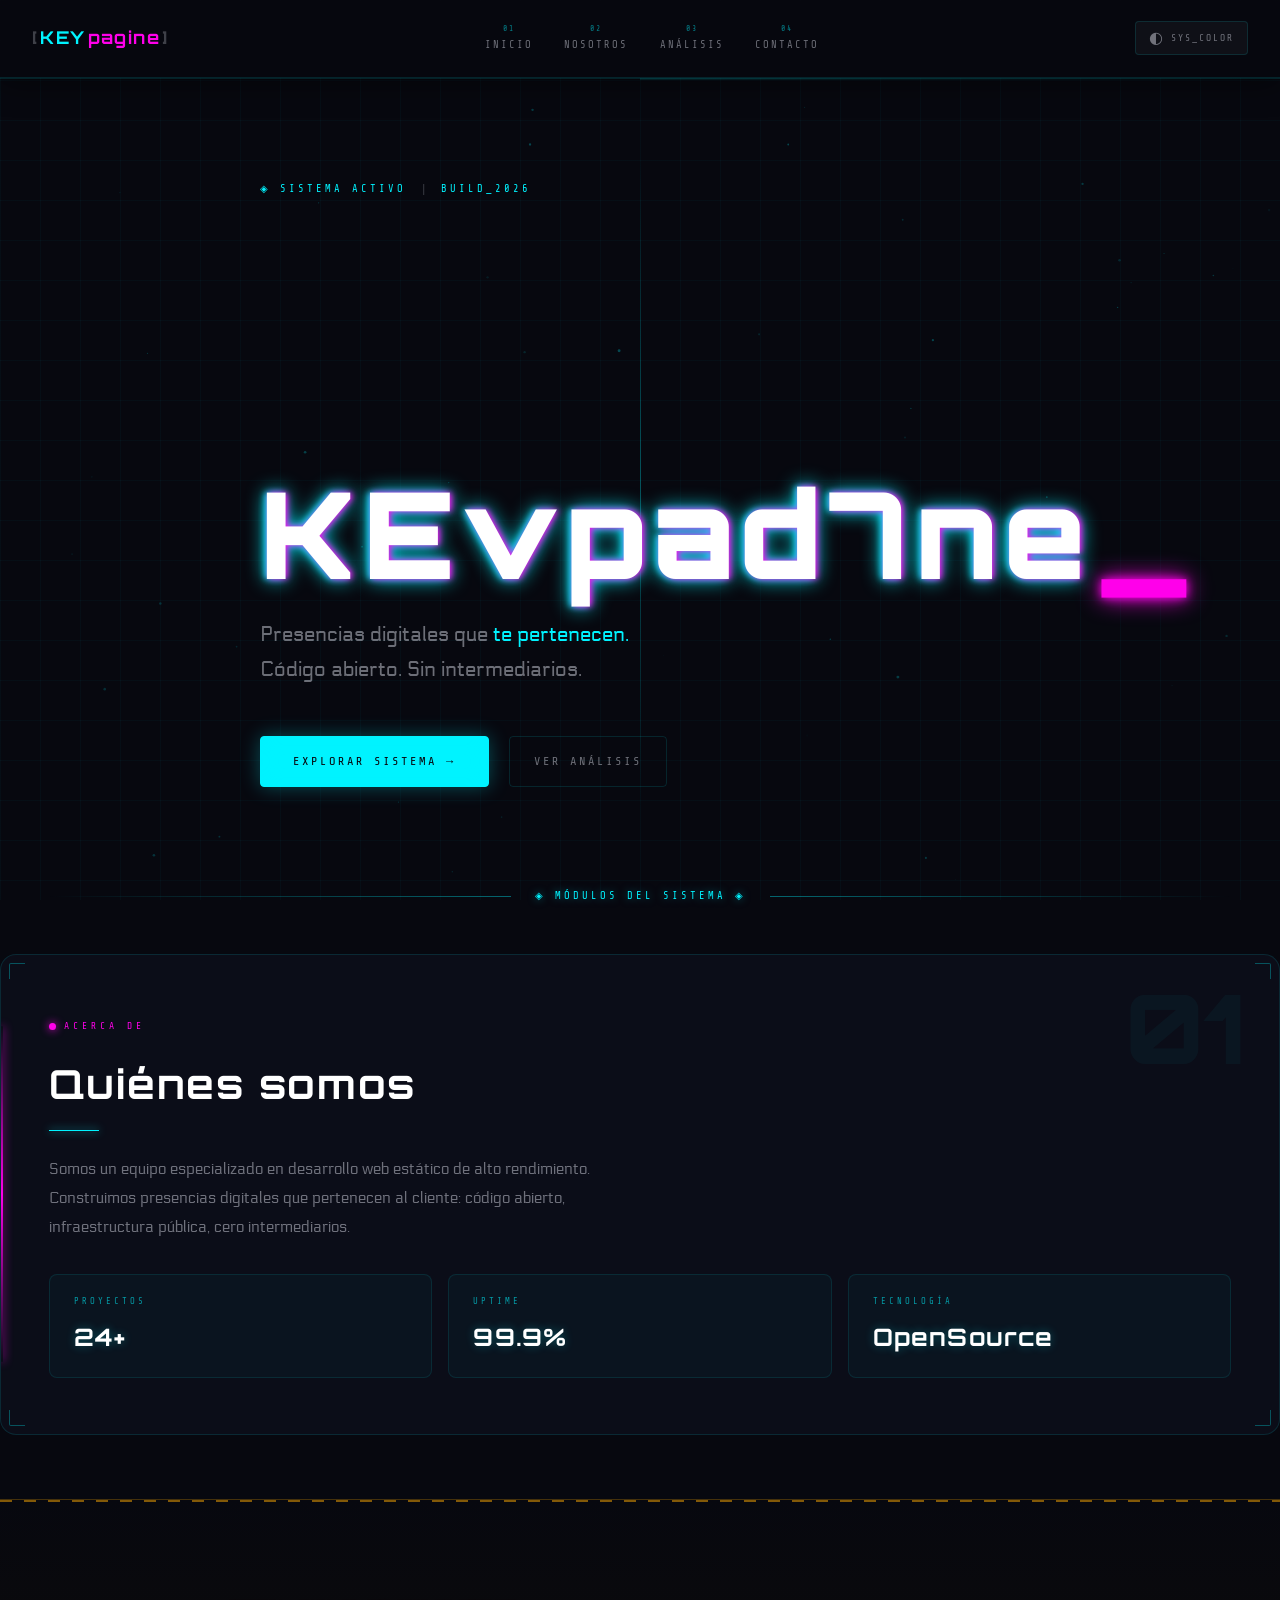
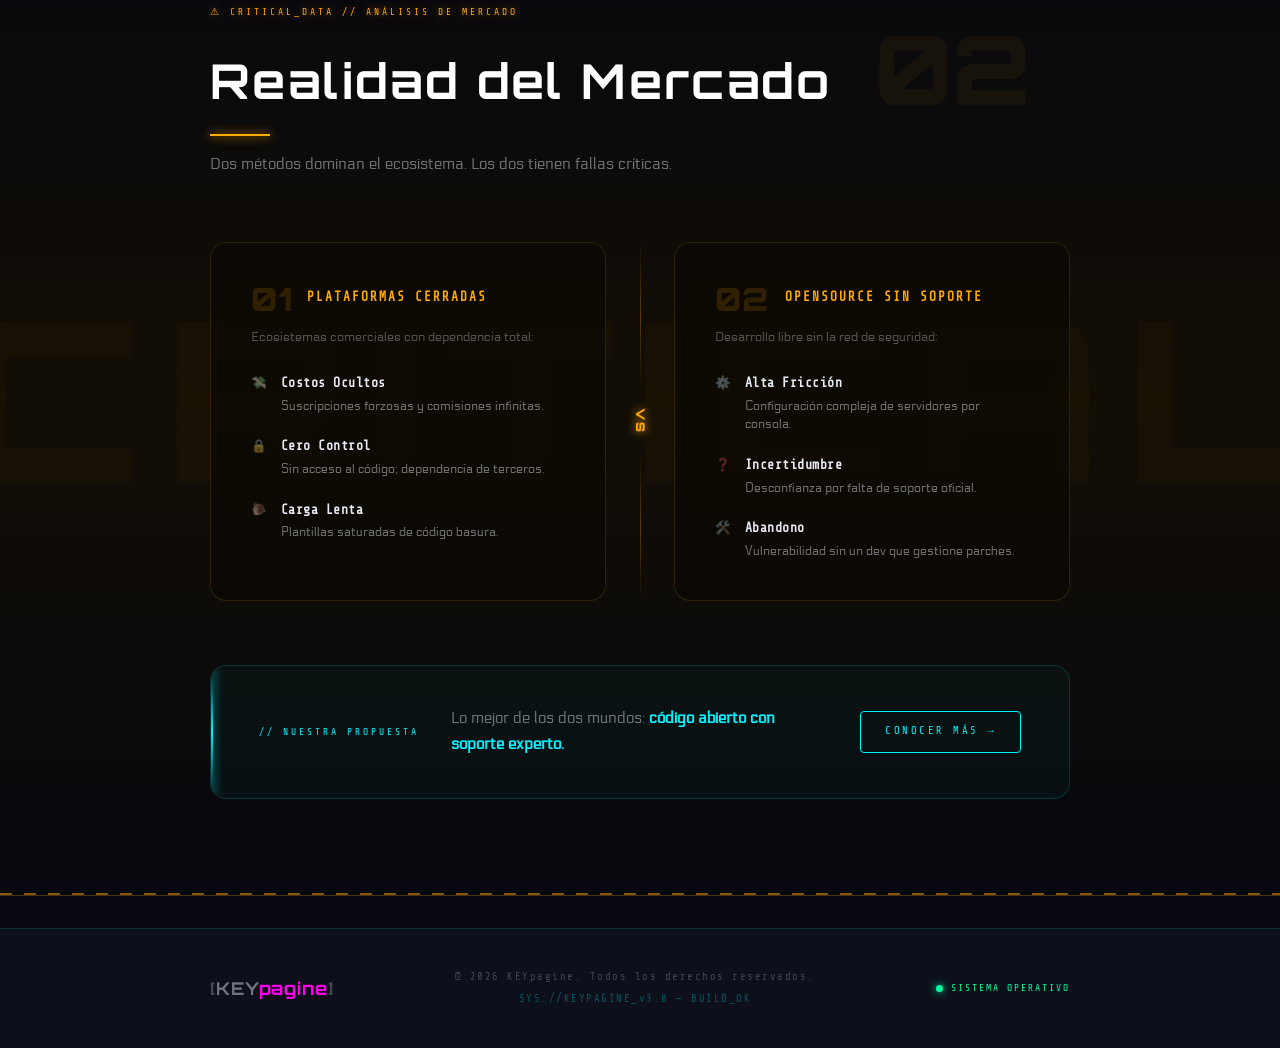
==== commit 7b5d3c70: "Adaptado a moviles." ====
--- a/index.html
+++ b/index.html
@@ -3,50 +3,95 @@
 
 <head>
     <meta charset="UTF-8">
-    <meta name="viewport" content="width=device-width, initial-scale=1.0">
+    <meta name="viewport" content="width=device-width, initial-scale=1.0, minimum-scale=1.0, viewport-fit=cover">
     <title>KEYpagine</title>
-    <link rel="preconnect" href="https://fonts.googleapis.com" />
-    <link rel="preconnect" href="https://fonts.gstatic.com" crossorigin />
-    <link href="https://fonts.googleapis.com/css2?family=Share+Tech+Mono&display=swap" rel="stylesheet" />
+    <link rel="preconnect" href="https://fonts.googleapis.com">
+    <link rel="preconnect" href="https://fonts.gstatic.com" crossorigin>
+    <link
+        href="https://fonts.googleapis.com/css2?family=Share+Tech+Mono&family=Electrolize&family=Orbitron:wght@400;700;900&display=swap"
+        rel="stylesheet">
     <link rel="stylesheet" href="style.css">
-    <link rel="preconnect" href="https://fonts.googleapis.com" />
-    <link rel="preconnect" href="https://fonts.gstatic.com" crossorigin />
-    <link href="https://fonts.googleapis.com/css2?family=Electrolize&display=swap" rel="stylesheet" />
 </head>
 
 <body>
+    <!-- Partículas de fondo -->
+    <canvas id="canvas-particulas"></canvas>
+
     <header class="cabecera">
         <div class="contenedor-interno" id="principal">
-            <p class="titulo-cabecera">KEYpagine</p>
+            <a href="#inicio" class="logo-link">
+                <span class="logo-bracket">[</span>
+                <span class="titulo-cabecera">KEY</span><span class="titulo-cabecera logo-acento">pagine</span>
+                <span class="logo-bracket">]</span>
+            </a>
         </div>
-        <!-- <div class="contenedor-interno">
-            <p class="titulo-cabecera">Imagen</p>
-        </div> -->
-
-        <div class="contenedor-interno contenedor-atajo">
-            <button class="boton-menu" aria-label="Menu">
+
+        <nav class="nav-central">
+            <a href="#inicio" class="nav-enlace"><span class="nav-idx">01</span>INICIO</a>
+            <a href="#servicios" class="nav-enlace"><span class="nav-idx">02</span>NOSOTROS</a>
+            <a href="#problema" class="nav-enlace"><span class="nav-idx">03</span>ANÁLISIS</a>
+            <a href="#contacto" class="nav-enlace"><span class="nav-idx">04</span>CONTACTO</a>
+        </nav>
+
+        <div class="cabecera-controles">
+            <button class="boton-tema" aria-label="Cambiar Tema" title="Cambiar Paleta Visual">
+                <span class="tema-icon">◐</span>
+                <span class="tema-label">SYS_COLOR</span>
+            </button>
+            <button class="boton-menu" aria-label="Menú">
                 <span class="linea-menu"></span>
                 <span class="linea-menu"></span>
                 <span class="linea-menu"></span>
             </button>
-
-            <nav class="menu-desplegable">
-                <a href="#inicio">&gt; INICIO </a>
-                <a href="#servicios">&gt; MODULO 1</a>
-                <a href="#problema">&gt; MODULO 2</a>
-                <a href="#contacto">&gt; MODULO 3</a>
-            </nav>
         </div>
+
+        <nav class="menu-desplegable" aria-hidden="true">
+            <div class="menu-header">// NAVEGACIÓN</div>
+            <a href="#inicio" class="menu-item"><span class="menu-idx">&#x276F;</span> INICIO</a>
+            <a href="#servicios" class="menu-item"><span class="menu-idx">&#x276F;</span> MÓDULO 01 — NOSOTROS</a>
+            <a href="#problema" class="menu-item"><span class="menu-idx">&#x276F;</span> MÓDULO 02 — ANÁLISIS</a>
+            <a href="#contacto" class="menu-item"><span class="menu-idx">&#x276F;</span> MÓDULO 03 — CONTACTO</a>
+            <div class="menu-footer">SYS://KEYPAGINE_v3.0</div>
+        </nav>
     </header>
 
     <main class="contenido">
-        <header class="inicio" id="inicio">
-            <h1 class="titulo-pagina"> KEYpagine </h1>
-        </header>
-
+
+        <!-- HERO -->
+        <section class="inicio" id="inicio">
+            <div class="inicio-inner">
+                <div class="hero-meta">
+                    <span class="hero-tag">&#x25C8; SISTEMA ACTIVO</span>
+                    <span class="hero-separador">|</span>
+                    <span class="hero-tag">BUILD_2026</span>
+                </div>
+                <!-- Reemplaza tu actual <h1 class="titulo-pagina">...</h1> con esto: -->
+                <h1 class="titulo-pagina">
+                    <!-- Texto invisible que ancla el espacio -->
+                    <span style="visibility: hidden;">KEYpagine</span>
+                    <!-- Texto absoluto donde ocurre el efecto glitch -->
+                    <span class="titulo-texto">KEYpagine</span>
+                </h1>
+                <p class="hero-subtitulo">Presencias digitales que <em>te pertenecen.</em><br>Código abierto. Sin
+                    intermediarios.</p>
+                <div class="hero-cta">
+                    <a href="#servicios" class="btn-primario">EXPLORAR SISTEMA <span>→</span></a>
+                    <a href="#problema" class="btn-secundario">VER ANÁLISIS</a>
+                </div>
+            </div>
+            <div class="hero-decoracion">
+                <div class="hex-grid"></div>
+                <div class="linea-vertical"></div>
+                <div class="scan-line"></div>
+            </div>
+        </section>
+
+        <!-- SEPARADOR -->
         <div class="separador-seccion"><span>◈ MÓDULOS DEL SISTEMA ◈</span></div>
 
+        <!-- MÓDULO 01: QUIÉNES SOMOS -->
         <section class="modulo-interno" id="servicios">
+            <div class="modulo-numero">01</div>
             <span class="modulo-tag">Acerca de</span>
             <h2 class="titulo-modulo">Quiénes somos</h2>
             <p class="modulo-cuerpo">
@@ -57,7 +102,7 @@
             <div class="modulo-grid">
                 <div class="modulo-stat">
                     <div class="modulo-stat-label">Proyectos</div>
-                    <div class="modulo-stat-value">24+</div>
+                    <div class="modulo-stat-value" data-count="24">24+</div>
                 </div>
                 <div class="modulo-stat">
                     <div class="modulo-stat-label">Uptime</div>
@@ -68,62 +113,120 @@
                     <div class="modulo-stat-value">OpenSource</div>
                 </div>
             </div>
+            <div class="modulo-corner tl"></div>
+            <div class="modulo-corner tr"></div>
+            <div class="modulo-corner bl"></div>
+            <div class="modulo-corner br"></div>
         </section>
 
+        <!-- MÓDULO 02: ANÁLISIS DE MERCADO -->
         <article id="problema" class="modulo-completo-problema">
+            <div class="problema-bg-text">CRITICAL</div>
 
             <div class="bloque-encabezado-problema">
-                <span class="modulo-tag-alerta">⚠️ CRITICAL_DATA</span>
+                <div class="modulo-numero alerta">02</div>
+                <span class="modulo-tag-alerta">⚠ CRITICAL_DATA // ANÁLISIS DE MERCADO</span>
                 <h2 class="titulo-modulo-problema">Realidad del Mercado</h2>
+                <p class="problema-intro">Dos métodos dominan el ecosistema. Los dos tienen fallas críticas.</p>
             </div>
 
             <div class="contenedor-bloques">
-                <section class="bloque-contenido-problema">
-                    <h3>METODO 01 // PLATAFORMAS</h3>
-                    <p>Ecosistemas cerrados comerciales:</p>
-
+                <section class="bloque-contenido-problema bloque-plataformas">
+                    <div class="bloque-header">
+                        <span class="bloque-num">01</span>
+                        <h3>PLATAFORMAS CERRADAS</h3>
+                    </div>
+                    <p class="bloque-desc">Ecosistemas comerciales con dependencia total:</p>
                     <ul class="lista-analisis">
                         <li>
-                            <strong>💸 Costos Ocultos</strong>
-                            <span>Suscripciones forzosas y comisiones infinitas.</span>
-                        </li>
-                        <li>
-                            <strong>🔒 Cero Control</strong>
-                            <span>Sin acceso al código; dependencia de terceros.</span>
-                        </li>
-                        <li>
-                            <strong>🐌 Carga Lenta</strong>
-                            <span>Plantillas genéricas saturadas de código basura.</span>
+                            <span class="lista-icono">💸</span>
+                            <div>
+                                <strong>Costos Ocultos</strong>
+                                <span>Suscripciones forzosas y comisiones infinitas.</span>
+                            </div>
+                        </li>
+                        <li>
+                            <span class="lista-icono">🔒</span>
+                            <div>
+                                <strong>Cero Control</strong>
+                                <span>Sin acceso al código; dependencia de terceros.</span>
+                            </div>
+                        </li>
+                        <li>
+                            <span class="lista-icono">🐌</span>
+                            <div>
+                                <strong>Carga Lenta</strong>
+                                <span>Plantillas saturadas de código basura.</span>
+                            </div>
                         </li>
                     </ul>
                 </section>
 
-                <section class="bloque-contenido-problema">
-                    <h3>METODO 02 // OPENSOURCE</h3>
-                    <p>Desarrollo libre sin intermediación:</p>
-
+                <div class="vs-separador">
+                    <div class="vs-linea"></div>
+                    <span class="vs-texto">VS</span>
+                    <div class="vs-linea"></div>
+                </div>
+
+                <section class="bloque-contenido-problema bloque-opensource">
+                    <div class="bloque-header">
+                        <span class="bloque-num">02</span>
+                        <h3>OPENSOURCE SIN SOPORTE</h3>
+                    </div>
+                    <p class="bloque-desc">Desarrollo libre sin la red de seguridad:</p>
                     <ul class="lista-analisis">
                         <li>
-                            <strong>⚙️ Alta Fricción</strong>
-                            <span>Configuración compleja de servidores por consola.</span>
-                        </li>
-                        <li>
-                            <strong>❓ Incertidumbre</strong>
-                            <span>Desconfianza comercial por falta de soporte oficial.</span>
-                        </li>
-                        <li>
-                            <strong>🛠️ Abandono</strong>
-                            <span>Vulnerabilidad total sin un dev que administre parches.</span>
+                            <span class="lista-icono">⚙️</span>
+                            <div>
+                                <strong>Alta Fricción</strong>
+                                <span>Configuración compleja de servidores por consola.</span>
+                            </div>
+                        </li>
+                        <li>
+                            <span class="lista-icono">❓</span>
+                            <div>
+                                <strong>Incertidumbre</strong>
+                                <span>Desconfianza por falta de soporte oficial.</span>
+                            </div>
+                        </li>
+                        <li>
+                            <span class="lista-icono">🛠️</span>
+                            <div>
+                                <strong>Abandono</strong>
+                                <span>Vulnerabilidad sin un dev que gestione parches.</span>
+                            </div>
                         </li>
                     </ul>
                 </section>
             </div>
+
+            <!-- Solución KEYpagine -->
+            <div class="solucion-banner">
+                <span class="solucion-label">// NUESTRA PROPUESTA</span>
+                <p class="solucion-texto">Lo mejor de los dos mundos: <strong>código abierto con soporte
+                        experto.</strong></p>
+                <a href="#contacto" class="btn-solucion">CONOCER MÁS →</a>
+            </div>
         </article>
+
     </main>
 
     <footer class="pie-pagina" id="contacto">
-        <p>© 2026 KEYpagine. Todos los derechos reservados.</p>
+        <div class="pie-grid">
+            <div class="pie-logo">
+                <span class="logo-bracket">[</span>KEY<span class="logo-acento">pagine</span><span
+                    class="logo-bracket">]</span>
+            </div>
+            <div class="pie-info">
+                <p>© 2026 KEYpagine. Todos los derechos reservados.</p>
+                <p class="pie-sys">SYS://KEYPAGINE_v3.0 — BUILD_OK</p>
+            </div>
+            <div class="pie-status">
+                <span class="status-dot"></span> SISTEMA OPERATIVO
+            </div>
+        </div>
     </footer>
+
     <script src="script.js" defer></script>
 </body>
 
--- a/style.css
+++ b/style.css
@@ -1,332 +1,580 @@
-/* --- ESTILOS BASE CIBERNÉTICOS --- */
-@import url('https://fonts.googleapis.com/css2?family=Electrolize&family=Zen+Dots&display=swap');
-
+/* ─────────────────────────────────────────────
+   KEYpagine v3.0 — Stylesheet
+   Estética: CyberTerminal / Neón Industrial
+───────────────────────────────────────────── */
+@import url('https://fonts.googleapis.com/css2?family=Share+Tech+Mono&family=Electrolize&family=Orbitron:wght@400;700;900&display=swap');
+
+/* ── VARIABLES ── */
 :root {
-    /* Variables de Color - Estilo Cyberpunk / Neón */
-    --primer-color: #0a0a10;     /* Fondo muy oscuro para la cabecera */
-    --segundo-color: #151821;    /* Color de los contenedores */
-    --color-contenido: #0a0a10;  /* Fondo del área principal */
-    --fondo-principal: #161113;  /* Fondo base de la página */
-    --fondo-modulo: #3c006d69;   /* Fondo de los módulos */
-
-    /* Colores Neón */
+    --bg-base: #07080f;
+    --bg-surface: #0d0f1a;
+    --bg-module: #0b0d18;
+    --bg-card: #0f1120;
+
     --neon-cyan: #00f3ff;
     --neon-magenta: #ff00ea;
-
-    /* Variables de Tipografía Fluida */
-    --fuente-pequena: clamp(0.875rem, 1vw + 0.5rem, 1rem);
-    --fuente-base: clamp(1rem, 1.5vw + 0.5rem, 1.125rem);
-    --fuente-mediana: clamp(1rem, 1vw + 0.5rem, 1.5rem);
-    --fuente-grande: clamp(1.5rem, 4vw + 1rem, 2.5rem);
-    --fuente-tecno: "Electrolize";
-}
-
-* {
+    --neon-amber: #ffaa00;
+    --neon-green: #00ff9d;
+
+    --text-primary: #e8eaf6;
+    --text-muted: rgba(232, 234, 246, 0.45);
+    --text-dim: rgba(232, 234, 246, 0.25);
+
+    --border-subtle: rgba(0, 243, 255, 0.12);
+    --border-glow: rgba(0, 243, 255, 0.4);
+
+    --font-mono: 'Share Tech Mono', monospace;
+    --font-display: 'Orbitron', sans-serif;
+    --font-body: 'Electrolize', sans-serif;
+
+    --radius-sm: 4px;
+    --radius-md: 8px;
+    --radius-lg: 16px;
+
+    --transition: 0.25s cubic-bezier(0.25, 0.46, 0.45, 0.94);
+    --transition-spring: 0.4s cubic-bezier(0.175, 0.885, 0.32, 1.275);
+}
+
+/* ── RESET & BASE ── */
+*,
+*::before,
+*::after {
+    box-sizing: border-box;
+    margin: 0;
+    padding: 0;
+}
+
+:focus-visible {
+    outline: 1px solid var(--neon-cyan);
+    outline-offset: 3px;
+}
+
+:focus:not(:focus-visible) {
     outline: none;
 }
 
+html {
+    scroll-behavior: smooth;
+    overflow-x: hidden;
+    max-width: 100%;
+    scroll-padding-top: 56px;
+    /* compensa cabecera sticky */
+}
+
 body {
-    margin: 0;
-    font-family: 'Courier New', Courier, monospace;
-    background-color: var(--fondo-principal);
-    color: white;
-    font-size: var(--fuente-base);
-
-    /* Fondo de cuadrícula cibernética creada 100% con CSS */
+    font-family: var(--font-body);
+    background-color: var(--bg-base);
+    color: var(--text-primary);
+    font-size: clamp(0.9rem, 1.2vw + 0.4rem, 1.05rem);
+    line-height: 1.7;
+    overflow-x: hidden;
+    max-width: 100vw;
+    min-width: 0;
+}
+
+/* Grid cibernética de fondo */
+body::before {
+    content: '';
+    position: fixed;
+    inset: 0;
     background-image:
-        linear-gradient(rgba(255, 255, 255, 0.05) 1px, transparent 1px),
-        linear-gradient(90deg, rgba(0, 243, 255, 0.05) 1px, transparent 1px);
-    background-size: 30px 30px;
-}
-
-/* --- CABECERA --- */
+        linear-gradient(rgba(0, 243, 255, 0.03) 1px, transparent 1px),
+        linear-gradient(90deg, rgba(0, 243, 255, 0.03) 1px, transparent 1px);
+    background-size: 40px 40px;
+    pointer-events: none;
+    z-index: 0;
+}
+
+/* Canvas de partículas */
+#canvas-particulas {
+    position: fixed;
+    inset: 0;
+    pointer-events: none;
+    z-index: 0;
+    opacity: 0.6;
+}
+
+/* ── CABECERA ── */
 .cabecera {
+    position: sticky;
+    top: 0;
+    z-index: 1000;
+    display: flex;
+    align-items: center;
+    gap: 1rem;
+    padding: 0.8rem 2rem;
+    background: rgba(7, 8, 15, 0.92);
+    backdrop-filter: blur(16px) saturate(180%);
+    border-bottom: 1px solid var(--border-subtle);
+    box-shadow: 0 1px 0 var(--border-subtle), 0 4px 30px rgba(0, 0, 0, 0.5);
+}
+
+/* Logo */
+#principal {
+    flex-shrink: 0;
+}
+
+.logo-link {
+    text-decoration: none;
+    display: flex;
+    align-items: center;
+    gap: 2px;
+    font-family: var(--font-display);
+    font-weight: 700;
+    font-size: clamp(0.85rem, 1.5vw + 0.3rem, 1.1rem);
+    letter-spacing: 0.08em;
     color: var(--neon-cyan);
-    padding: 1.2rem 2rem;
-    background-color: rgba(10, 10, 16, 0.95);
-    backdrop-filter: blur(8px);
-    display: flex;
-    justify-content: space-between;
-    align-items: center;
-    text-align: center;
-    gap: 1rem;
-    border-bottom: 1px solid rgba(0, 243, 255, 0.3);
-    box-shadow: 0 4px 15px rgba(0, 243, 255, 0.1);
-
-    /* Cabecera estática en el techo (se queda atrás al bajar) */
+    transition: color var(--transition);
+}
+
+.logo-bracket {
+    color: var(--text-dim);
+    transition: color var(--transition);
+}
+
+.logo-acento {
+    color: var(--neon-magenta);
+}
+
+.logo-link:hover .logo-bracket {
+    color: var(--neon-cyan);
+}
+
+/* Nav central */
+.nav-central {
+    display: flex;
+    align-items: center;
+    gap: 0.25rem;
+    flex: 1;
+    justify-content: center;
+}
+
+.nav-enlace {
+    text-decoration: none;
+    font-family: var(--font-mono);
+    font-size: 0.65rem;
+    letter-spacing: 2px;
+    color: var(--text-muted);
+    padding: 0.5rem 0.8rem;
+    border: 1px solid transparent;
+    border-radius: var(--radius-sm);
+    display: flex;
+    flex-direction: column;
+    align-items: center;
+    gap: 2px;
+    transition: all var(--transition);
     position: relative;
-    width: 100%;
-    box-sizing: border-box;
-    z-index: 1000;
-}
-
-.contenedor-interno {
-    width: auto;
-    min-width: 160px;
-    background-color: var(--segundo-color);
-    padding: 0.6rem 1.5rem;
-    box-sizing: border-box;
-    border: 1px solid rgba(0, 243, 255, 0.4);
-    border-radius: 4px;
-    transition: transform 0.3s cubic-bezier(0.175, 0.885, 0.32, 1.275),
-        box-shadow 0.3s ease,
-        border-color 0.3s ease;
-    cursor: default;
-}
-
-/* --- COMPORTAMIENTO EXCLUSIVO DEL BOTÓN DE ATAJO --- */
-.contenedor-interno.contenedor-atajo:not(.abierto) {
+}
+
+.nav-idx {
+    font-size: 0.5rem;
+    color: var(--neon-cyan);
+    opacity: 0.5;
+}
+
+.nav-enlace:hover {
+    color: var(--neon-cyan);
+    border-color: var(--border-glow);
+    background: rgba(0, 243, 255, 0.05);
+    text-shadow: 0 0 8px var(--neon-cyan);
+}
+
+.nav-enlace::after {
+    content: '';
+    position: absolute;
+    bottom: 4px;
+    left: 50%;
+    transform: translateX(-50%) scaleX(0);
+    width: 60%;
+    height: 1px;
+    background: var(--neon-cyan);
+    transition: transform var(--transition);
+}
+
+.nav-enlace:hover::after {
+    transform: translateX(-50%) scaleX(1);
+}
+
+/* Controles de cabecera */
+.cabecera-controles {
+    display: flex;
+    align-items: center;
+    gap: 0.75rem;
+    flex-shrink: 0;
+}
+
+/* Botón tema */
+.boton-tema {
+    background: rgba(255, 255, 255, 0.04);
+    border: 1px solid var(--border-subtle);
+    border-radius: var(--radius-sm);
+    color: var(--text-muted);
+    font-family: var(--font-mono);
+    font-size: 0.6rem;
+    letter-spacing: 2px;
     cursor: pointer;
-}
-
-.contenedor-interno.contenedor-atajo:not(.abierto):hover {
-    transform: translateY(-8px);
+    display: flex;
+    align-items: center;
+    gap: 6px;
+    padding: 0.5rem 0.8rem;
+    transition: all var(--transition);
+    white-space: nowrap;
+}
+
+.tema-icon {
+    font-size: 1rem;
+    line-height: 1;
+}
+
+.boton-tema:hover {
     border-color: var(--neon-cyan);
-    box-shadow: 0 0 25px rgba(0, 243, 255, 0.6), inset 0 0 25px rgba(0, 243, 255, 0.2);
-}
-
-.contenedor-interno.contenedor-atajo:not(.abierto):active {
-    transform: translateY(-2px);
-    box-shadow: 0 0 25px rgba(0, 255, 157, 0.8);
-}
-
-.contenedor-interno.contenedor-atajo.abierto {
+    color: var(--neon-cyan);
+    box-shadow: 0 0 12px rgba(0, 243, 255, 0.3);
+    text-shadow: 0 0 8px var(--neon-cyan);
+}
+
+/* Botón hamburguesa */
+.boton-menu {
+    display: none;
+    background: rgba(255, 255, 255, 0.04);
+    border: 1px solid var(--border-subtle);
+    border-radius: var(--radius-sm);
     cursor: pointer;
-    transform: translateY(0);
-    border-color: var(--neon-magenta);
-    box-shadow: 0 0 20px rgba(255, 0, 234, 0.4), inset 0 0 10px rgba(255, 0, 234, 0.1);
-}
-
-.contenedor-interno.contenedor-atajo.abierto:hover {
-    transform: translateY(0);
-    border-color: var(--neon-magenta);
-    box-shadow: 0 0 25px rgba(255, 0, 234, 0.6), inset 0 0 25px rgba(255, 0, 234, 0.2);
-}
-
-/* Logo KEYpagine */
-#principal {
-    background: none;
-    border: none;
-    border-radius: 0;
-    padding: 0.2rem 0.5rem;
-    min-width: 0;
-    box-shadow: none;
-    cursor: default;
-}
-
-#principal .titulo-cabecera {
-    color: var(--neon-cyan);
-    text-shadow: 0 0 8px rgba(0, 243, 255, 0.4);
-    transition: color 0.3s ease;
-}
-
-#principal:hover .titulo-cabecera {
-    color: #fff;
-}
-
-.titulo-cabecera {
-    text-shadow: -1px 0 2px var(--neon-magenta);
-    font-size: var(--fuente-mediana);
-    margin: 0;
-    letter-spacing: 2px;
-}
-
-/* --- BOTÓN DE MENÚ HAMBURGUESA QUE SE CONVIERTE EN X --- */
-.boton-menu {
-    background: transparent;
-    border: none;
-    cursor: pointer;
-    display: block;
-    width: 30px;
-    height: 22px;
+    width: 40px;
+    height: 36px;
     position: relative;
+    flex-direction: column;
+    align-items: center;
+    justify-content: center;
+    gap: 5px;
     padding: 0;
-    z-index: 1010;
-    margin: 0 auto;
-    transform: translateY(0);
-    transition: transform 0.12s cubic-bezier(0.25, 0.46, 0.45, 0.94);
+    transition: all var(--transition);
 }
 
 .linea-menu {
     display: block;
-    position: absolute;
-    height: 2px;
-    width: 100%;
-    background-color: var(--neon-cyan);
+    width: 18px;
+    height: 1.5px;
+    background: var(--neon-cyan);
     border-radius: 2px;
-    opacity: 1;
-    left: 0;
-    transform: rotate(0deg);
-    transition: all 0.25s ease-in-out;
-    box-shadow: 0 0 8px rgba(0, 243, 255, 0.5);
-}
-
-.linea-menu:nth-child(1) { top: 0px; }
-.linea-menu:nth-child(2) { top: 10px; }
-.linea-menu:nth-child(3) { top: 20px; }
-
-.contenedor-atajo.abierto .linea-menu:nth-child(1) {
-    top: 10px;
-    transform: rotate(135deg);
-    background-color: var(--neon-magenta);
-    box-shadow: 0 0 8px var(--neon-magenta);
-}
-
-.contenedor-atajo.abierto .linea-menu:nth-child(2) {
-    opacity: 0;
-    left: -60px;
-}
-
-.contenedor-atajo.abierto .linea-menu:nth-child(3) {
-    top: 10px;
-    transform: rotate(-135deg);
-    background-color: var(--neon-magenta);
-    box-shadow: 0 0 8px var(--neon-magenta);
-}
-
-/* --- MENÚ DESPLEGABLE --- */
+    transition: all var(--transition);
+    box-shadow: 0 0 6px rgba(0, 243, 255, 0.5);
+}
+
+/* Menú desplegable (mobile) */
 .menu-desplegable {
-    position: absolute;
-    top: 100%;
+    position: fixed;
+    top: 0;
     right: 0;
-    margin-top: 15px;
-    background-color: var(--segundo-color);
-    border: 1px solid var(--neon-magenta);
-    border-radius: 4px;
-    min-width: 220px;
+    width: min(320px, 90vw);
+    height: 100dvh;
+    background: var(--bg-surface);
+    border-left: 1px solid var(--neon-magenta);
+    box-shadow: -10px 0 40px rgba(255, 0, 234, 0.15);
     display: flex;
     flex-direction: column;
-    padding: 0.5rem;
-    box-shadow: 0 4px 15px rgba(255, 0, 234, 0.15);
+    padding: 6rem 2rem 2rem;
+    gap: 0.5rem;
     opacity: 0;
     visibility: hidden;
-    transform: translateY(-15px) scaleY(0.8);
-    transform-origin: top;
-    transition: opacity 0.3s ease,
-        transform 0.4s cubic-bezier(0.175, 0.885, 0.32, 1.275),
-        visibility 0.3s;
-    z-index: 100;
-}
-
-.menu-desplegable::before {
-    content: "";
-    position: absolute;
-    top: -15px;
-    left: 0;
-    width: 100%;
-    height: 15px;
-    background: transparent;
-}
-
-.contenedor-atajo.abierto .menu-desplegable {
+    transform: translateX(100%);
+    transition: all 0.4s cubic-bezier(0.4, 0, 0.2, 1);
+    z-index: 999;
+}
+
+.menu-abierto .menu-desplegable {
     opacity: 1;
     visibility: visible;
-    transform: translateY(0) scaleY(1);
-    box-shadow: 0 0 20px rgba(255, 0, 234, 0.4), inset 0 0 10px rgba(255, 0, 234, 0.1);
-}
-
-.menu-desplegable a {
-    color: white;
+    transform: translateX(0);
+}
+
+.menu-header {
+    font-family: var(--font-mono);
+    font-size: 0.6rem;
+    color: var(--neon-magenta);
+    letter-spacing: 3px;
+    margin-bottom: 1rem;
+    padding-bottom: 1rem;
+    border-bottom: 1px solid rgba(255, 0, 234, 0.2);
+}
+
+.menu-item {
     text-decoration: none;
-    font-size: var(--fuente-pequena);
-    padding: 0.8rem 1rem;
-    border-left: 2px solid transparent;
-    transition: all 0.2s ease;
-    text-align: left;
-    letter-spacing: 1px;
-}
-
-.menu-desplegable a:hover {
+    font-family: var(--font-mono);
+    font-size: 0.9rem;
+    color: var(--text-muted);
+    letter-spacing: 1.5px;
+    padding: 0.9rem 1rem;
+    border: 1px solid transparent;
+    border-radius: var(--radius-sm);
+    display: flex;
+    align-items: center;
+    gap: 0.75rem;
+    transition: all var(--transition);
+}
+
+.menu-item:hover {
     color: var(--neon-cyan);
-    background-color: rgba(0, 243, 255, 0.05);
-    border-left: 2px solid var(--neon-cyan);
-    transform: translateX(8px);
-}
-
-/* --- CONTENIDO DEL CUERPO --- */
-.contenido {
-    margin: 0;
-    width: 100%;
-    color: white;
-    min-height: 100vh;
-    box-sizing: border-box;
-    padding-top: 0;
-}
-
+    border-color: var(--border-glow);
+    background: rgba(0, 243, 255, 0.05);
+    transform: translateX(6px);
+}
+
+.menu-idx {
+    color: var(--neon-cyan);
+    opacity: 0.7;
+}
+
+.menu-footer {
+    margin-top: auto;
+    font-family: var(--font-mono);
+    font-size: 0.55rem;
+    color: var(--text-dim);
+    letter-spacing: 2px;
+}
+
+/* Overlay del menú */
+.menu-overlay {
+    display: none;
+    position: fixed;
+    inset: 0;
+    background: rgba(0, 0, 0, 0.6);
+    backdrop-filter: blur(4px);
+    z-index: 998;
+    opacity: 0;
+    transition: opacity 0.3s ease;
+}
+
+.menu-abierto .menu-overlay {
+    opacity: 1;
+}
+
+/* ── HERO ── */
 .inicio {
-    background-color: transparent;
-    text-align: center;
-    padding: 2rem 0 4rem;
     position: relative;
-}
-
-.inicio::before {
-    content: '';
-    display: block;
-    width: 1px;
-    height: 60px;
-    background: linear-gradient(to bottom, transparent, var(--neon-cyan));
-    margin: 0 auto 2rem;
-    opacity: 0.6;
-}
-
-.inicio::after {
-    content: 'SYS://KEYPAGINE_v2.0';
-    display: block;
-    font-family: 'Courier New', monospace;
+    min-height: 90dvh;
+    display: flex;
+    align-items: center;
+    padding: 4rem 2rem;
+    overflow: hidden;
+    z-index: 1;
+}
+
+.inicio-inner {
+    max-width: 760px;
+    margin: 0 auto;
+    position: relative;
+    z-index: 2;
+}
+
+.hero-meta {
+    display: flex;
+    align-items: center;
+    gap: 1rem;
+    margin-bottom: 2rem;
+}
+
+.hero-tag {
+    font-family: var(--font-mono);
     font-size: 0.65rem;
     color: var(--neon-cyan);
     letter-spacing: 3px;
-    opacity: 0.5;
-    margin-top: 1.5rem;
+    text-transform: uppercase;
+}
+
+.hero-separador {
+    color: var(--text-dim);
+    font-size: 0.8rem;
 }
 
 .titulo-pagina {
-    font-family: 'Electrolize', sans-serif;
-    font-size: clamp(2.5rem, 8vw + 1rem, 6rem);
-    font-weight: 400;
-    color: #ffffff;
-    letter-spacing: 0.18em;
+    font-family: var(--font-display);
+    font-weight: 900;
+    font-size: clamp(3rem, 9vw + 1rem, 7.5rem);
+    letter-spacing: 0.06em;
     line-height: 1;
-    margin: 0;
+    margin-bottom: 1.5rem;
     position: relative;
-    display: inline-block;
+    display: block;
+    /* Reservar el espacio exacto de una línea para que el layout
+       nunca se mueva, independientemente de si hay texto o no */
+    min-height: 1em;
+}
+
+.titulo-texto {
+    position: relative;
+    /* display: block con min-height = la altura de una línea.
+       El contenido se escribe/borra dentro de este bloque fijo. */
+    display: block;
+    min-height: 1em;
+    /* Alineación siempre a la izquierda, solidaria con el body */
+    text-align: left;
+    color: #fff;
     text-shadow:
         0 0 2px #fff,
-        0 0 12px var(--neon-cyan),
-        0 0 30px rgba(0, 243, 255, 0.35);
-    animation: flicker 6s infinite;
-}
-
-.titulo-pagina::after {
+        0 0 15px var(--neon-cyan),
+        0 0 40px rgba(0, 243, 255, 0.3);
+    animation: flicker 8s infinite;
+    /* El cursor se posiciona inline dentro del texto,
+       no afecta el tamaño del bloque */
+    white-space: nowrap;
+    overflow: visible;
+}
+
+.titulo-texto::after {
     content: '_';
     color: var(--neon-magenta);
+    text-shadow: 0 0 10px var(--neon-magenta), 0 0 25px var(--neon-magenta);
     animation: blink-cursor 1.1s step-end infinite;
-    margin-left: 4px;
-    text-shadow:
-        0 0 8px var(--neon-magenta),
-        0 0 20px var(--neon-magenta);
+    margin-left: 2px;
 }
 
 @keyframes blink-cursor {
-    0%, 100% { opacity: 1; }
-    50% { opacity: 0; }
+
+    0%,
+    100% {
+        opacity: 1;
+    }
+
+    50% {
+        opacity: 0;
+    }
 }
 
 @keyframes flicker {
-    0%, 95%, 100% { text-shadow: 0 0 2px #fff, 0 0 12px var(--neon-cyan), 0 0 30px rgba(0, 243, 255, 0.35); opacity: 1; }
-    96% { opacity: 0.88; }
-    97% { text-shadow: 0 0 2px #fff, 0 0 20px var(--neon-cyan), 0 0 50px rgba(0, 243, 255, 0.6), 0 0 80px rgba(0, 243, 255, 0.2); opacity: 1; }
-    98% { opacity: 0.92; }
-}
-
-/* ─── SEPARADOR ENTRE SECCIONES ─── */
+
+    0%,
+    94%,
+    100% {
+        text-shadow: 0 0 2px #fff, 0 0 15px var(--neon-cyan), 0 0 40px rgba(0, 243, 255, 0.3);
+        opacity: 1;
+    }
+
+    95% {
+        opacity: 0.85;
+    }
+
+    96% {
+        text-shadow: 0 0 2px #fff, 0 0 25px var(--neon-cyan), 0 0 60px rgba(0, 243, 255, 0.6);
+        opacity: 1;
+    }
+
+    97% {
+        opacity: 0.9;
+    }
+}
+
+.hero-subtitulo {
+    font-family: var(--font-body);
+    font-size: clamp(1rem, 2vw + 0.3rem, 1.3rem);
+    color: var(--text-muted);
+    line-height: 1.7;
+    margin-bottom: 3rem;
+    max-width: 520px;
+}
+
+.hero-subtitulo em {
+    font-style: normal;
+    color: var(--neon-cyan);
+}
+
+.hero-cta {
+    display: flex;
+    align-items: center;
+    gap: 1.25rem;
+    flex-wrap: wrap;
+}
+
+.btn-primario {
+    text-decoration: none;
+    font-family: var(--font-mono);
+    font-size: 0.75rem;
+    letter-spacing: 3px;
+    color: var(--bg-base);
+    background: var(--neon-cyan);
+    padding: 0.9rem 2rem;
+    border-radius: var(--radius-sm);
+    border: 1px solid var(--neon-cyan);
+    transition: all var(--transition);
+    box-shadow: 0 0 20px rgba(0, 243, 255, 0.3), inset 0 0 20px rgba(0, 243, 255, 0.1);
+}
+
+.btn-primario:hover {
+    background: transparent;
+    color: var(--neon-cyan);
+    box-shadow: 0 0 30px rgba(0, 243, 255, 0.5), inset 0 0 30px rgba(0, 243, 255, 0.05);
+    transform: translateY(-2px);
+}
+
+.btn-secundario {
+    text-decoration: none;
+    font-family: var(--font-mono);
+    font-size: 0.75rem;
+    letter-spacing: 3px;
+    color: var(--text-muted);
+    padding: 0.9rem 1.5rem;
+    border: 1px solid var(--border-subtle);
+    border-radius: var(--radius-sm);
+    transition: all var(--transition);
+}
+
+.btn-secundario:hover {
+    color: var(--text-primary);
+    border-color: rgba(255, 255, 255, 0.2);
+    transform: translateY(-2px);
+}
+
+/* Decoración del hero */
+.hero-decoracion {
+    position: absolute;
+    right: 0;
+    top: 0;
+    width: 50%;
+    height: 100%;
+    pointer-events: none;
+    z-index: 1;
+    overflow: hidden;
+}
+
+.linea-vertical {
+    position: absolute;
+    left: 0;
+    top: 10%;
+    height: 80%;
+    width: 1px;
+    background: linear-gradient(to bottom, transparent, var(--neon-cyan), transparent);
+    opacity: 0.3;
+}
+
+.scan-line {
+    position: absolute;
+    left: 0;
+    width: 100%;
+    height: 2px;
+    background: linear-gradient(to right, var(--neon-cyan), transparent);
+    opacity: 0.15;
+    animation: scan 4s linear infinite;
+}
+
+@keyframes scan {
+    0% {
+        top: 0%;
+    }
+
+    100% {
+        top: 100%;
+    }
+}
+
+/* ── SEPARADOR ── */
 .separador-seccion {
     display: flex;
     align-items: center;
-    gap: 1rem;
-    padding: 0 2rem;
-    margin: 0 0 2rem 0;
+    gap: 1.5rem;
+    padding: 0 3rem;
+    margin: 0 0 3rem;
+    position: relative;
+    z-index: 1;
 }
 
 .separador-seccion::before,
@@ -335,84 +583,163 @@
     flex: 1;
     height: 1px;
     background: linear-gradient(to right, transparent, var(--neon-cyan));
-}
-
-.separador-seccion::after { background: linear-gradient(to left, transparent, var(--neon-cyan)); }
+    opacity: 0.4;
+}
+
+.separador-seccion::after {
+    background: linear-gradient(to left, transparent, var(--neon-cyan));
+}
 
 .separador-seccion span {
-    margin: 1.5rem;
-    font-family: 'Courier New', monospace;
-    font-size: 0.8rem;
+    font-family: var(--font-mono);
+    font-size: 0.65rem;
     color: var(--neon-cyan);
+    letter-spacing: 3px;
     white-space: nowrap;
-}
-
-/* ─── MÓDULO INTERNO BASE ─── */
+    text-shadow: 0 0 8px rgba(0, 243, 255, 0.5);
+}
+
+/* ── MÓDULO INTERNO ── */
 .modulo-interno {
-    margin: 0 auto 3rem auto;
-    border-radius: 3rem;
-    background-color: rgba(255, 255, 255, 0.103);
-    border: 1px solid rgba(255, 255, 255, 0.05);
+    max-width: 860px;
+    margin: 0 auto 4rem;
+    background: var(--bg-module);
+    border: 1px solid var(--border-subtle);
+    border-radius: var(--radius-lg);
+    padding: 3.5rem 3rem;
     position: relative;
-    padding: 3rem 2rem;
-    max-width: 800px;
-    text-align: left;
     overflow: hidden;
-    box-sizing: border-box;
-}
-
+    z-index: 1;
+    transition: border-color var(--transition), box-shadow var(--transition);
+}
+
+.modulo-interno:hover {
+    border-color: rgba(0, 243, 255, 0.25);
+    box-shadow: 0 0 40px rgba(0, 243, 255, 0.05);
+}
+
+/* Número grande decorativo */
+.modulo-numero {
+    position: absolute;
+    top: 1.5rem;
+    right: 2.5rem;
+    font-family: var(--font-display);
+    font-weight: 900;
+    font-size: 6rem;
+    color: rgba(0, 243, 255, 0.04);
+    line-height: 1;
+    letter-spacing: -0.02em;
+    pointer-events: none;
+    user-select: none;
+}
+
+.modulo-numero.alerta {
+    color: rgba(255, 170, 0, 0.05);
+}
+
+/* Esquinas decorativas */
+.modulo-corner {
+    position: absolute;
+    width: 16px;
+    height: 16px;
+    border-color: rgba(0, 243, 255, 0.3);
+    border-style: solid;
+    border-width: 0;
+    transition: border-color var(--transition), width var(--transition), height var(--transition);
+}
+
+.modulo-interno:hover .modulo-corner {
+    border-color: var(--neon-cyan);
+}
+
+.modulo-corner.tl {
+    top: 8px;
+    left: 8px;
+    border-top-width: 1px;
+    border-left-width: 1px;
+    border-top-left-radius: 2px;
+}
+
+.modulo-corner.tr {
+    top: 8px;
+    right: 8px;
+    border-top-width: 1px;
+    border-right-width: 1px;
+    border-top-right-radius: 2px;
+}
+
+.modulo-corner.bl {
+    bottom: 8px;
+    left: 8px;
+    border-bottom-width: 1px;
+    border-left-width: 1px;
+    border-bottom-left-radius: 2px;
+}
+
+.modulo-corner.br {
+    bottom: 8px;
+    right: 8px;
+    border-bottom-width: 1px;
+    border-right-width: 1px;
+    border-bottom-right-radius: 2px;
+}
+
+/* Línea lateral izquierda */
 .modulo-interno::before {
     content: '';
     position: absolute;
     left: 0;
-    top: 10%;
-    height: 80%;
+    top: 15%;
+    height: 70%;
     width: 2px;
     background: linear-gradient(to bottom, transparent, var(--neon-magenta), transparent);
-    box-shadow: 0 0 12px var(--neon-magenta);
-}
-
-/* --- INDICADOR ESTILO GRABADORA (REC) --- */
+    box-shadow: 0 0 10px var(--neon-magenta);
+    border-radius: 2px;
+}
+
+/* Tag de módulo */
 .modulo-tag {
-    display: inline-block;
-    font-family: 'Courier New', monospace;
-    font-size: 0.65rem;
+    display: inline-flex;
+    align-items: center;
+    gap: 8px;
+    font-family: var(--font-mono);
+    font-size: 0.6rem;
     color: var(--neon-magenta);
     letter-spacing: 4px;
     text-transform: uppercase;
     margin-bottom: 1rem;
-    padding-left: 1.5rem;
-    position: relative;
 }
 
 .modulo-tag::before {
     content: '';
-    position: absolute;
-    left: 0;
-    top: 50%;
-    transform: translateY(-50%);
-    width: 8px;
-    height: 8px;
-    background-color: var(--neon-magenta);
+    width: 7px;
+    height: 7px;
+    background: var(--neon-magenta);
     border-radius: 50%;
-    box-shadow: 0 0 8px var(--neon-magenta), 0 0 15px var(--neon-magenta);
-    animation: blink-rec 1s ease-in-out infinite alternate;
+    box-shadow: 0 0 8px var(--neon-magenta);
+    animation: blink-rec 1.2s ease-in-out infinite alternate;
+    flex-shrink: 0;
 }
 
 @keyframes blink-rec {
-    0% { opacity: 0.2; filter: drop-shadow(0 0 0px transparent); }
-    100% { opacity: 1; filter: drop-shadow(0 0 8px var(--neon-magenta)); }
+    0% {
+        opacity: 0.2;
+        box-shadow: none;
+    }
+
+    100% {
+        opacity: 1;
+        box-shadow: 0 0 10px var(--neon-magenta);
+    }
 }
 
 .titulo-modulo {
-    font-family: 'Electrolize', sans-serif;
-    font-size: clamp(1.5rem, 4vw, 2.8rem);
-    font-weight: 400;
-    letter-spacing: 0.1em;
+    font-family: var(--font-display);
+    font-weight: 700;
+    font-size: clamp(1.5rem, 3.5vw, 2.5rem);
     color: #fff;
-    margin: 0 0 1.5rem;
-    padding-left: 1.5rem;
-    text-shadow: 0 0 6px rgba(0, 243, 255, 0.3);
+    letter-spacing: 0.05em;
+    margin-bottom: 1.5rem;
     position: relative;
 }
 
@@ -420,269 +747,855 @@
     content: '';
     display: block;
     margin-top: 0.75rem;
-    width: 60px;
+    width: 50px;
     height: 1px;
     background: var(--neon-cyan);
     box-shadow: 0 0 8px var(--neon-cyan);
 }
 
 .modulo-cuerpo {
-    padding-left: 1.5rem;
-    color: rgba(255, 255, 255, 0.6);
-    font-size: var(--fuente-pequena);
+    color: var(--text-muted);
+    font-size: 0.95rem;
     line-height: 1.9;
     max-width: 620px;
-}
-
-/* --- GRID SECCIÓN: QUIÉNES SOMOS --- */
+    margin-bottom: 2rem;
+}
+
+/* Stats grid */
 .modulo-grid {
     display: grid;
-    grid-template-columns: repeat(auto-fit, minmax(160px, 1fr));
+    grid-template-columns: repeat(auto-fit, minmax(140px, 1fr));
     gap: 1rem;
     margin-top: 2rem;
-    padding-left: 1.5rem;
 }
 
 .modulo-stat {
-    background: rgba(0, 243, 255, 0.04);
-    border: 1px solid rgba(0, 243, 255, 0.15);
-    border-radius: 4px;
-    padding: 1rem 1.2rem;
+    background: rgba(0, 243, 255, 0.03);
+    border: 1px solid rgba(0, 243, 255, 0.1);
+    border-radius: var(--radius-md);
+    padding: 1.2rem 1.5rem;
+    transition: all var(--transition);
+    position: relative;
+    overflow: hidden;
+}
+
+.modulo-stat::before {
+    content: '';
+    position: absolute;
+    bottom: 0;
+    left: 0;
+    width: 100%;
+    height: 1px;
+    background: var(--neon-cyan);
+    transform: scaleX(0);
+    transform-origin: left;
+    transition: transform var(--transition);
+    box-shadow: 0 0 8px var(--neon-cyan);
+}
+
+.modulo-stat:hover {
+    border-color: rgba(0, 243, 255, 0.25);
+}
+
+.modulo-stat:hover::before {
+    transform: scaleX(1);
 }
 
 .modulo-stat-label {
-    font-family: 'Courier New', monospace;
-    font-size: 0.6rem;
+    font-family: var(--font-mono);
+    font-size: 0.55rem;
     color: var(--neon-cyan);
     letter-spacing: 3px;
     text-transform: uppercase;
     opacity: 0.6;
+    margin-bottom: 0.5rem;
 }
 
 .modulo-stat-value {
-    font-family: 'Electrolize', sans-serif;
-    font-size: 1.4rem;
+    font-family: var(--font-display);
+    font-size: 1.5rem;
+    font-weight: 700;
     color: #fff;
-    text-shadow: 0 0 10px rgba(0, 243, 255, 0.4);
-}
-
-/* ─── SECCIONAL PROBLEMA ─── */
-
-#problema {
-    box-shadow: 0 0 25px rgb(250, 238, 72);
-    animation: pulsacion 2s ease-in-out infinite alternate;
-}
-
-@keyframes pulsacion {
-    0% {
-        box-shadow: 0 0 10px rgb(250, 238, 72);
-    }
-    100% {
-        box-shadow: 0 0 25px rgb(250, 238, 72);
-    }
-}
-
+    letter-spacing: 0.05em;
+    text-shadow: 0 0 10px rgba(0, 243, 255, 0.3);
+}
+
+/* ── SECCIÓN PROBLEMA ── */
 .modulo-completo-problema {
-    width: 100%;
-    /* Rompe el fondo oscuro base usando una atmósfera gris de zona de peligro */
-    background: linear-gradient(180deg, #0e0e12 0%, #1c1510 50%, #0e0e12 100%);
-    border-top: 2px dashed #ff9900; /* Línea discontinua industrial */
-    border-bottom: 2px dashed #ff9900;
-    padding: 5rem 2rem;
-    box-sizing: border-box;
-    margin: 4rem 0;
+    position: relative;
+    background: linear-gradient(180deg, var(--bg-base) 0%, #130e05 50%, var(--bg-base) 100%);
+    border-top: 1px solid rgba(255, 170, 0, 0.25);
+    border-bottom: 1px solid rgba(255, 170, 0, 0.25);
+    padding: 6rem 2rem;
+    margin: 2rem 0;
+    overflow: hidden;
+    z-index: 1;
+}
+
+/* Texto de fondo decorativo */
+.problema-bg-text {
+    position: absolute;
+    top: 50%;
+    left: 50%;
+    transform: translate(-50%, -50%);
+    font-family: var(--font-display);
+    font-weight: 900;
+    font-size: clamp(5rem, 18vw, 14rem);
+    color: rgba(255, 170, 0, 0.025);
+    letter-spacing: 0.1em;
+    pointer-events: none;
+    white-space: nowrap;
+    user-select: none;
+}
+
+/* Líneas decorativas ámbar */
+.modulo-completo-problema::before {
+    content: '';
+    position: absolute;
+    top: 0;
+    left: 0;
+    right: 0;
+    height: 2px;
+    background: repeating-linear-gradient(90deg, var(--neon-amber) 0px, var(--neon-amber) 12px, transparent 12px, transparent 24px);
+    opacity: 0.5;
+}
+
+.modulo-completo-problema::after {
+    content: '';
+    position: absolute;
+    bottom: 0;
+    left: 0;
+    right: 0;
+    height: 2px;
+    background: repeating-linear-gradient(90deg, var(--neon-amber) 0px, var(--neon-amber) 12px, transparent 12px, transparent 24px);
+    opacity: 0.5;
 }
 
 .bloque-encabezado-problema {
-    max-width: 800px;
-    margin: 0 auto 3rem auto;
-}
-
-/* Modificamos la etiqueta interna (REC) a una de Advertencia Ámbar */
+    max-width: 860px;
+    margin: 0 auto 4rem;
+    position: relative;
+}
+
 .modulo-tag-alerta {
-    display: inline-block;
-    font-family: 'Share Tech Mono', monospace;
-    font-size: 0.75rem;
-    color: #ff9900;
+    display: inline-flex;
+    align-items: center;
+    gap: 8px;
+    font-family: var(--font-mono);
+    font-size: 0.6rem;
+    color: var(--neon-amber);
     letter-spacing: 3px;
+    margin-bottom: 1.25rem;
+    text-shadow: 0 0 8px rgba(255, 170, 0, 0.5);
+}
+
+.titulo-modulo-problema {
+    font-family: var(--font-display);
+    font-weight: 700;
+    font-size: clamp(1.8rem, 4vw, 3rem);
+    color: #fff;
+    letter-spacing: 0.05em;
     margin-bottom: 1rem;
-    text-shadow: 0 0 8px rgba(255, 153, 0, 0.4);
-}
-
-.titulo-modulo-problema {
-    font-family: 'Share Tech Mono', sans-serif; /* Cambio de tipografía */
-    font-size: clamp(1.8rem, 4vw, 3rem);
-    color: #ffffff;
-    margin: 0;
-    text-transform: uppercase;
-    text-shadow: 0 0 10px rgba(255, 255, 255, 0.1);
 }
 
 .titulo-modulo-problema::after {
     content: '';
     display: block;
     margin-top: 0.75rem;
-    width: 80px;
+    width: 60px;
     height: 2px;
-    background: #ff9900; /* Línea decorativa ámbar */
-    box-shadow: 0 0 8px #ff9900;
-}
-
-/* Contenedor de las dos secciones */
+    background: var(--neon-amber);
+    box-shadow: 0 0 10px var(--neon-amber);
+}
+
+.problema-intro {
+    font-family: var(--font-body);
+    color: var(--text-muted);
+    font-size: 0.95rem;
+    margin-top: 1rem;
+    max-width: 480px;
+}
+
+/* Contenedor de bloques */
 .contenedor-bloques {
-    max-width: 800px;
+    max-width: 860px;
     margin: 0 auto;
     display: flex;
-    justify-content: space-between;
-    gap: 2.5rem;
-}
-
-/* Las dos tarjetas independientes */
+    align-items: stretch;
+    gap: 0;
+}
+
+/* Separador VS */
+.vs-separador {
+    display: flex;
+    flex-direction: column;
+    align-items: center;
+    gap: 0.75rem;
+    padding: 0 1.5rem;
+    flex-shrink: 0;
+}
+
+.vs-linea {
+    flex: 1;
+    width: 1px;
+    background: linear-gradient(to bottom, transparent, rgba(255, 170, 0, 0.3), transparent);
+}
+
+.vs-texto {
+    font-family: var(--font-display);
+    font-weight: 900;
+    font-size: 0.75rem;
+    color: var(--neon-amber);
+    letter-spacing: 2px;
+    text-shadow: 0 0 10px var(--neon-amber);
+    writing-mode: vertical-rl;
+    padding: 0.5rem 0;
+}
+
+/* Tarjetas de método */
 .bloque-contenido-problema {
     flex: 1;
-    background: #09090d;
-    border: 1px solid rgb(255, 153, 0); /* Borde ámbar */
-    border-radius: 15px; /* Ángulos rectos y limpios */
-    padding: 2rem;
-    box-shadow: inset 0 0 20px rgb(255, 204, 35);
-    transition: all 0.3s ease;
+    background: rgba(10, 8, 2, 0.6);
+    border: 1px solid rgba(255, 170, 0, 0.15);
+    border-radius: var(--radius-lg);
+    padding: 2.5rem;
+    transition: all var(--transition);
+    position: relative;
+    overflow: hidden;
+}
+
+.bloque-contenido-problema::before {
+    content: '';
+    position: absolute;
+    top: 0;
+    left: 0;
+    right: 0;
+    height: 2px;
+    background: var(--neon-amber);
+    transform: scaleX(0);
+    transform-origin: left;
+    transition: transform 0.5s ease;
+    box-shadow: 0 0 8px var(--neon-amber);
 }
 
 .bloque-contenido-problema:hover {
-    border: 1px solid rgba(255, 60, 0, 0.644);
-    box-shadow: 0 0 30px rgb(241, 48, 23), inset 0 0 15px rgba(255, 51, 0, 0.05);
+    border-color: rgba(255, 170, 0, 0.35);
+    box-shadow: 0 0 30px rgba(255, 170, 0, 0.08);
+}
+
+.bloque-contenido-problema:hover::before {
+    transform: scaleX(1);
+}
+
+.bloque-header {
+    display: flex;
+    align-items: flex-start;
+    gap: 1rem;
+    margin-bottom: 0.75rem;
+}
+
+.bloque-num {
+    font-family: var(--font-display);
+    font-weight: 900;
+    font-size: 2rem;
+    color: rgba(255, 170, 0, 0.15);
+    line-height: 1;
+    flex-shrink: 0;
 }
 
 .bloque-contenido-problema h3 {
-    font-family: 'Share Tech Mono', monospace;
-    font-size: 1.1rem;
-    color: #ff9900;
-    margin-top: 0;
-    margin-bottom: 0.5rem;
-    letter-spacing: 1px;
-}
-
-.bloque-contenido-problema p {
-    margin: 0 0 1.5rem 0;
-    color: rgba(255, 255, 255, 0.4);
-    font-size: 0.85rem;
-}
-
-/* ── ESTILO DE PALABRAS CLAVE CON EMOJIS ── */
+    font-family: var(--font-mono);
+    font-size: 0.8rem;
+    color: var(--neon-amber);
+    letter-spacing: 2px;
+    margin-top: 0.4rem;
+    line-height: 1.4;
+}
+
+.bloque-desc {
+    font-family: var(--font-body);
+    color: var(--text-muted);
+    font-size: 0.8rem;
+    margin-bottom: 1.5rem;
+    opacity: 0.7;
+}
+
+/* Lista de análisis */
 .lista-analisis {
     list-style: none;
-    padding: 0;
-    margin: 0;
     display: flex;
     flex-direction: column;
-    gap: 1.2rem;
+    gap: 1.25rem;
 }
 
 .lista-analisis li {
     display: flex;
-    flex-direction: column; /* Apila palabra clave arriba y descripción abajo */
-    gap: 4px;
+    align-items: flex-start;
+    gap: 0.85rem;
+}
+
+.lista-icono {
+    font-size: 1.1rem;
+    flex-shrink: 0;
+    margin-top: 0.1rem;
+    filter: grayscale(0.3);
+}
+
+.lista-analisis li div {
+    display: flex;
+    flex-direction: column;
+    gap: 2px;
 }
 
 .lista-analisis li strong {
-    font-family: 'Share Tech Mono', monospace;
-    font-size: 1rem;
-    color: #ffffff;
+    font-family: var(--font-mono);
+    font-size: 0.82rem;
+    color: var(--text-primary);
     letter-spacing: 0.5px;
 }
 
 .lista-analisis li span {
-    font-family: 'Courier New', monospace;
-    font-size: 0.85rem;
-    color: rgba(255, 255, 255, 0.6);
-    line-height: 1.4;
-}
-
-/* --- PIE DE PÁGINA --- */
+    font-family: var(--font-body);
+    font-size: 0.78rem;
+    color: var(--text-muted);
+    line-height: 1.5;
+}
+
+/* Banner solución */
+.solucion-banner {
+    max-width: 860px;
+    margin: 4rem auto 0;
+    background: rgba(0, 243, 255, 0.03);
+    border: 1px solid rgba(0, 243, 255, 0.15);
+    border-radius: var(--radius-lg);
+    padding: 2.5rem 3rem;
+    display: flex;
+    align-items: center;
+    gap: 2rem;
+    flex-wrap: wrap;
+    position: relative;
+    overflow: hidden;
+}
+
+.solucion-banner::before {
+    content: '';
+    position: absolute;
+    left: 0;
+    top: 0;
+    height: 100%;
+    width: 2px;
+    background: linear-gradient(to bottom, transparent, var(--neon-cyan), transparent);
+    box-shadow: 0 0 10px var(--neon-cyan);
+}
+
+.solucion-label {
+    font-family: var(--font-mono);
+    font-size: 0.6rem;
+    color: var(--neon-cyan);
+    letter-spacing: 3px;
+    flex-shrink: 0;
+}
+
+.solucion-texto {
+    font-family: var(--font-body);
+    color: var(--text-muted);
+    font-size: 0.95rem;
+    flex: 1;
+}
+
+.solucion-texto strong {
+    color: var(--neon-cyan);
+    font-style: normal;
+}
+
+.btn-solucion {
+    text-decoration: none;
+    font-family: var(--font-mono);
+    font-size: 0.65rem;
+    letter-spacing: 2.5px;
+    color: var(--neon-cyan);
+    border: 1px solid var(--neon-cyan);
+    padding: 0.7rem 1.5rem;
+    border-radius: var(--radius-sm);
+    transition: all var(--transition);
+    white-space: nowrap;
+}
+
+.btn-solucion:hover {
+    background: var(--neon-cyan);
+    color: var(--bg-base);
+    box-shadow: 0 0 20px rgba(0, 243, 255, 0.4);
+}
+
+/* ── FOOTER ── */
 .pie-pagina {
-    color: var(--neon-cyan);
-    padding: 1.5rem;
-    background-color: var(--primer-color);
+    border-top: 1px solid var(--border-subtle);
+    padding: 2.5rem 3rem;
+    background: var(--bg-surface);
+    position: relative;
+    z-index: 1;
+}
+
+.pie-grid {
+    max-width: 860px;
+    margin: 0 auto;
+    display: flex;
+    align-items: center;
+    justify-content: space-between;
+    gap: 2rem;
+    flex-wrap: wrap;
+}
+
+.pie-logo {
+    font-family: var(--font-display);
+    font-weight: 700;
+    font-size: 1.1rem;
+    color: var(--text-muted);
+    letter-spacing: 0.05em;
+}
+
+.pie-info {
     text-align: center;
-    font-size: var(--fuente-pequena);
-    border-top: 1px solid rgba(0, 243, 255, 0.3);
-}
-
-/* --- RESPONSIVE GENERAL (PANTALLAS PEQUEÑAS) --- */
-@media (max-width: 400px) {
+}
+
+.pie-info p {
+    font-family: var(--font-mono);
+    font-size: 0.65rem;
+    color: var(--text-dim);
+    letter-spacing: 1.5px;
+}
+
+.pie-sys {
+    color: rgba(0, 243, 255, 0.3) !important;
+    margin-top: 4px;
+}
+
+.pie-status {
+    font-family: var(--font-mono);
+    font-size: 0.6rem;
+    color: var(--neon-green);
+    letter-spacing: 2px;
+    display: flex;
+    align-items: center;
+    gap: 8px;
+}
+
+.status-dot {
+    width: 7px;
+    height: 7px;
+    background: var(--neon-green);
+    border-radius: 50%;
+    box-shadow: 0 0 8px var(--neon-green);
+    animation: blink-rec 1.5s ease-in-out infinite alternate;
+}
+
+/* ── TEMAS ALTERNATIVOS ── */
+
+/* Tema 2: Matrix Verde */
+body.tema-2 {
+    --neon-cyan: #39ff14;
+    --neon-magenta: #9d00ff;
+    --bg-base: #060a06;
+    --bg-surface: #080e08;
+    --bg-module: #070b07;
+    --neon-green: #39ff14;
+}
+
+body.tema-2::before {
+    background-image:
+        linear-gradient(rgba(57, 255, 20, 0.03) 1px, transparent 1px),
+        linear-gradient(90deg, rgba(57, 255, 20, 0.03) 1px, transparent 1px);
+}
+
+/* Tema 3: Sangre Roja */
+body.tema-3 {
+    --neon-cyan: #ff3c3c;
+    --neon-magenta: #ff8800;
+    --bg-base: #0f0606;
+    --bg-surface: #150808;
+    --bg-module: #110707;
+    --border-subtle: rgba(255, 60, 60, 0.12);
+    --border-glow: rgba(255, 60, 60, 0.4);
+}
+
+body.tema-3::before {
+    background-image:
+        linear-gradient(rgba(255, 60, 60, 0.03) 1px, transparent 1px),
+        linear-gradient(90deg, rgba(255, 60, 60, 0.03) 1px, transparent 1px);
+}
+
+/* Efecto de transición de tema */
+body.tema-transicion {
+    filter: invert(1) hue-rotate(90deg) contrast(2) brightness(1.5);
+}
+
+/* ═══════════════════════════════════════════
+   RESPONSIVE — MÓVIL PRIMERO
+   Breakpoints: 768px (tablet), 480px (phone)
+═══════════════════════════════════════════ */
+
+/* ── TABLET / MÓVIL GRANDE (≤ 768px) ── */
+@media (max-width: 768px) {
+
+    /* --- CABECERA --- */
     .cabecera {
-        padding: 1rem 0.5rem;
+        padding: 0 1rem;
+        height: 56px;
+        /* altura fija y compacta */
+        gap: 0;
+        display: grid;
+        grid-template-columns: 1fr auto;
+        /* logo | controles */
+        grid-template-rows: 1fr;
+        align-items: center;
+    }
+
+    /* Ocultar nav central */
+    .nav-central {
+        display: none;
+    }
+
+    /* Logo más pequeño */
+    #principal {
+        grid-column: 1;
+    }
+
+    .logo-link {
+        font-size: 0.85rem;
+        letter-spacing: 0.06em;
+    }
+
+    /* Controles a la derecha */
+    .cabecera-controles {
+        grid-column: 2;
         gap: 0.5rem;
     }
 
-    .contenedor-interno {
+    /* Botón tema: solo icono, sin texto */
+    .boton-tema {
+        padding: 0.45rem 0.6rem;
+        gap: 0;
+    }
+
+    .tema-label {
+        display: none;
+    }
+
+    .tema-icon {
+        font-size: 1.1rem;
+    }
+
+    /* Botón hamburguesa visible */
+    .boton-menu {
+        display: flex;
+        flex-direction: column;
+        width: 36px;
+        height: 32px;
+    }
+
+    /* --- HERO --- */
+    .inicio {
+        min-height: calc(100dvh - 56px);
+        padding: 2.5rem 1.25rem 3rem;
+        align-items: flex-start;
+    }
+
+    .inicio-inner {
+        max-width: 100%;
+    }
+
+    .hero-meta {
+        flex-wrap: wrap;
+        gap: 0.5rem;
+        margin-bottom: 1.5rem;
+    }
+
+    .hero-tag {
+        font-size: 0.58rem;
+    }
+
+    .hero-subtitulo {
+        font-size: 1rem;
+        margin-bottom: 2rem;
+        max-width: 100%;
+    }
+
+    /* CTA en columna */
+    .hero-cta {
+        flex-direction: column;
+        gap: 0.75rem;
+    }
+
+    .btn-primario,
+    .btn-secundario {
+        width: 100%;
+        text-align: center;
+        padding: 0.9rem 1rem;
+        font-size: 0.7rem;
+    }
+
+    /* Ocultar decoración lateral (ocupa espacio inútil en móvil) */
+    .hero-decoracion {
+        display: none;
+    }
+
+    /* --- SEPARADOR --- */
+    .separador-seccion {
+        padding: 0 1.25rem;
+        margin-bottom: 2rem;
+    }
+
+    .separador-seccion span {
+        font-size: 0.55rem;
+        letter-spacing: 2px;
+    }
+
+    /* --- MÓDULO INTERNO --- */
+    .modulo-interno {
+        margin: 0 1rem 2.5rem;
+        padding: 2rem 1.25rem;
+        border-radius: var(--radius-md);
+    }
+
+    .modulo-numero {
+        font-size: 3.5rem;
+        top: 1rem;
+        right: 1rem;
+    }
+
+    .modulo-grid {
+        grid-template-columns: 1fr;
+        gap: 0.75rem;
+    }
+
+    .modulo-stat {
+        padding: 0.9rem 1rem;
+    }
+
+    /* --- SECCIÓN PROBLEMA --- */
+    .modulo-completo-problema {
+        padding: 3.5rem 1.25rem;
+        margin: 1.5rem 0;
+    }
+
+    .bloque-encabezado-problema {
+        margin-bottom: 2rem;
+    }
+
+    .problema-bg-text {
+        font-size: clamp(3rem, 25vw, 8rem);
+    }
+
+    .contenedor-bloques {
+        flex-direction: column;
+        gap: 1.25rem;
+    }
+
+    /* VS separador en horizontal */
+    .vs-separador {
+        flex-direction: row;
+        padding: 0;
+        height: auto;
+        gap: 1rem;
+    }
+
+    .vs-linea {
+        flex: 1;
         width: auto;
-        min-width: 0;
-        padding: 0.5rem;
-    }
-
-    .titulo-cabecera {
-        font-size: 1rem;
-        letter-spacing: 0;
-    }
-
+        height: 1px;
+        background: linear-gradient(to right, transparent, rgba(255, 170, 0, 0.3), transparent);
+    }
+
+    .vs-texto {
+        writing-mode: horizontal-tb;
+        padding: 0;
+        font-size: 0.65rem;
+    }
+
+    .bloque-contenido-problema {
+        padding: 1.75rem 1.25rem;
+        border-radius: var(--radius-md);
+    }
+
+    .bloque-num {
+        font-size: 1.5rem;
+    }
+
+    /* Banner solución */
+    .solucion-banner {
+        flex-direction: column;
+        align-items: flex-start;
+        padding: 1.75rem 1.25rem;
+        gap: 0.85rem;
+        border-radius: var(--radius-md);
+        margin-top: 2.5rem;
+    }
+
+    .btn-solucion {
+        width: 100%;
+        text-align: center;
+        padding: 0.8rem 1rem;
+    }
+
+    /* --- FOOTER --- */
+    .pie-pagina {
+        padding: 2rem 1.25rem;
+    }
+
+    .pie-grid {
+        flex-direction: column;
+        align-items: center;
+        text-align: center;
+        gap: 1rem;
+    }
+
+    .pie-logo {
+        display: none;
+    }
+}
+
+/* ── TELÉFONO PEQUEÑO (≤ 480px) ── */
+@media (max-width: 480px) {
+
+    .cabecera {
+        height: 52px;
+        padding: 0 0.75rem;
+    }
+
+    .logo-link {
+        font-size: 0.78rem;
+    }
+
+    .logo-bracket {
+        display: none;
+    }
+
+    /* [KEYpagine] → solo KEYpagine */
+
+    .boton-tema {
+        padding: 0.4rem 0.5rem;
+    }
+
+    .boton-menu {
+        width: 32px;
+        height: 28px;
+    }
+
+    .linea-menu {
+        width: 16px;
+    }
+
+    .inicio {
+        padding: 2rem 1rem 2.5rem;
+    }
+
+    .titulo-texto {
+        /* 1. Cambiamos a posición absoluta para separarlo del flujo */
+        position: absolute;
+        top: 0;
+        left: 0;
+
+        /* 2. Ya no es necesario el display: block ni min-height: 1em aquí */
+
+        /* 3. El resto de tus estilos se mantienen intactos */
+        text-align: left;
+        color: #fff;
+        text-shadow:
+            0 0 2px #fff,
+            0 0 15px var(--neon-cyan),
+            0 0 40px rgba(0, 243, 255, 0.3);
+        animation: flicker 8s infinite;
+        white-space: nowrap;
+        overflow: visible;
+    }
+
+    .modulo-interno {
+        margin: 0 0.75rem 2rem;
+        padding: 1.75rem 1rem;
+    }
+
+    .modulo-completo-problema {
+        padding: 3rem 0.75rem;
+    }
+
+    .bloque-contenido-problema {
+        padding: 1.5rem 1rem;
+    }
+
+    .solucion-banner {
+        padding: 1.5rem 1rem;
+    }
+
+    .separador-seccion {
+        padding: 0 0.75rem;
+    }
+
+    .separador-seccion span {
+        display: none;
+    }
+
+    /* solo las líneas */
+
+    .pie-pagina {
+        padding: 1.5rem 1rem;
+    }
+
+    .pie-info p {
+        font-size: 0.58rem;
+        letter-spacing: 1px;
+    }
+
+    .pie-status {
+        font-size: 0.55rem;
+    }
+
+    /* Menú lateral más estrecho */
     .menu-desplegable {
-        min-width: 160px;
-    }
-
-    .boton-menu {
-        width: 24px;
-        height: 18px;
-    }
-
-    .linea-menu:nth-child(1) { top: 0px; }
-    .linea-menu:nth-child(2) { top: 8px; }
-    .linea-menu:nth-child(3) { top: 16px; }
-
-    .contenedor-atajo.abierto .linea-menu:nth-child(1) {
-        top: 8px;
-        transform: rotate(135deg);
-        background-color: var(--neon-magenta);
-    }
-
-    .contenedor-atajo.abierto .linea-menu:nth-child(3) {
-        top: 8px;
-        transform: rotate(-135deg);
-        background-color: var(--neon-magenta);
-    }
-
-    .modulo-interno {
-        margin: 1rem;
-        padding: 2rem 1rem;
-    }
-
-    /* 🛠️ AJUSTE DISPLAY GRID/FLEX PARA PANTALLAS PEQUEÑAS DE HASTA ABAJO */
-    .contenedor-bloques {
-        display: grid; /* Cambia a una cuadrícula vertical */
-        grid-template-columns: 1fr; /* Una columna única por bloque */
-        gap: 1.5rem;
-        padding-left: 0;
-    }
-
-    .modulo-completo-problema {
-        padding: 3rem 1rem; /* Reducimos el padding en pantallas táctiles */
-        margin: 2rem 0;
-    }
-
-    .bloque-encabezado-problema {
-        padding-left: 1rem;
-    }
-
-    /* 🛠️ TRANSFORMACIÓN REQUERIDA PARA PANTALLAS PEQUEÑAS */
-    .contenedor-bloques {
-        display: grid;              /* Cambia el Flexbox de PC a Grid en móvil */
-        grid-template-columns: 1fr; /* Fuerza una sola columna vertical */
-        gap: 2rem;
-        padding: 0 1rem;
-    }
-
-    .modulo-interno {
-        margin: 1rem;
-        padding: 2rem 1rem;
-    }
+        width: 85vw;
+        padding: 5rem 1.5rem 1.5rem;
+    }
+
+    .menu-item {
+        font-size: 0.82rem;
+        padding: 0.8rem 0.75rem;
+    }
+}
+
+/* ── FIX ZOOM MÓVIL ──
+   Cuando el usuario hace zoom en móvil, el viewport se reduce.
+   Estas reglas hacen que todo el layout se recalcule sobre el
+   ancho disponible en ese momento, sin escaparse hacia la derecha. */
+
+.cabecera,
+.contenido,
+.inicio,
+.modulo-interno,
+.modulo-completo-problema,
+.pie-pagina {
+    /* Nunca más ancho que lo visible */
+    max-width: 100%;
+    box-sizing: border-box;
+}
+
+/* La cabecera sticky ocupa siempre el 100% del viewport visible */
+.cabecera {
+    width: 100%;
+    left: 0;
+    right: 0;
+}
+
+/* Evitar que imágenes/canvas salten el ancho */
+img,
+canvas,
+svg {
+    max-width: 100%;
+}
+
+/* Textos muy grandes no rompen el layout */
+.titulo-pagina,
+.titulo-texto,
+.titulo-modulo,
+.titulo-modulo-problema {
+    word-break: break-word;
+    overflow-wrap: break-word;
 }
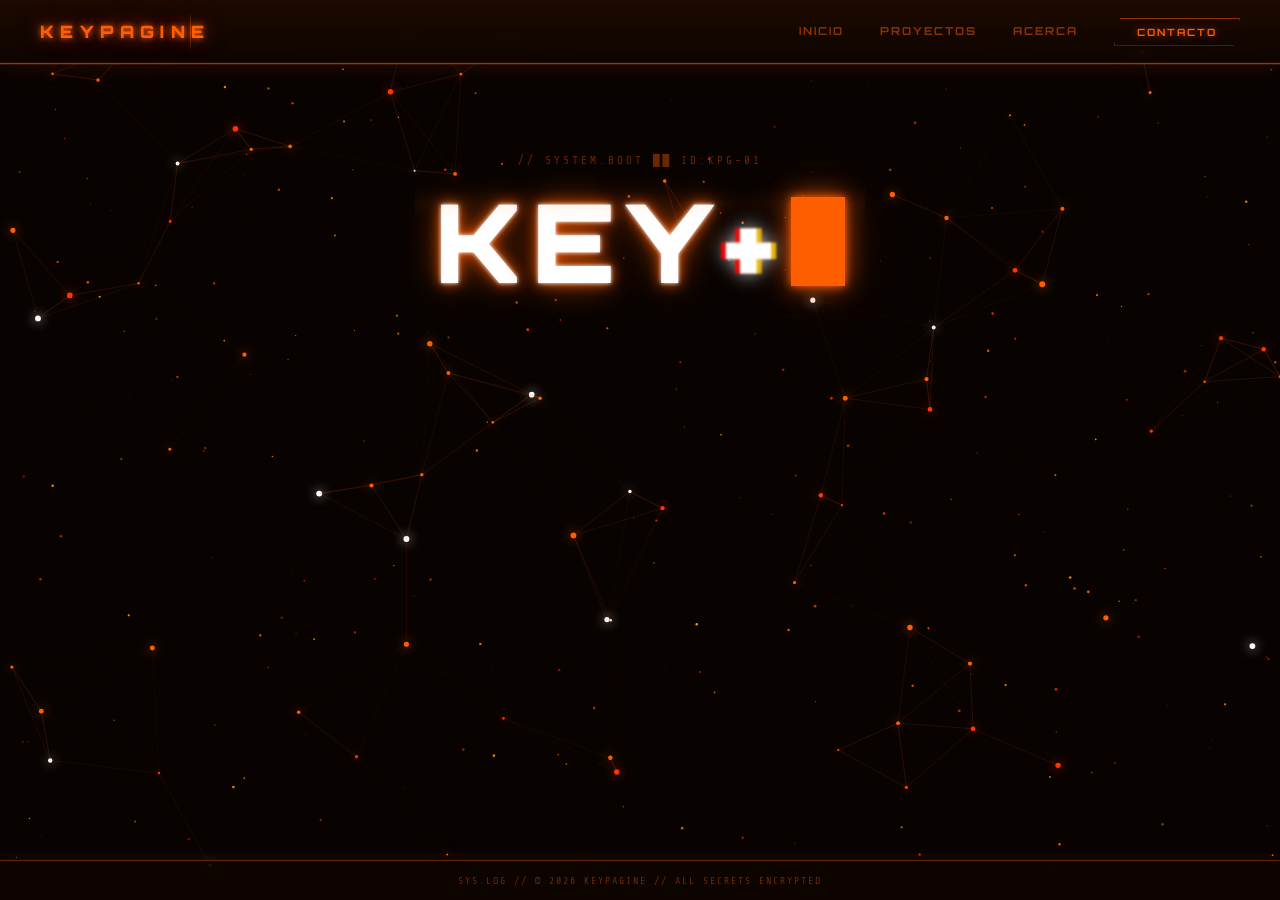
==== commit 082445c8: "Animacion sobre el titulo completa" ====
--- a/index.html
+++ b/index.html
@@ -3,231 +3,65 @@
 
 <head>
     <meta charset="UTF-8">
-    <meta name="viewport" content="width=device-width, initial-scale=1.0, minimum-scale=1.0, viewport-fit=cover">
-    <title>KEYpagine</title>
-    <link rel="preconnect" href="https://fonts.googleapis.com">
-    <link rel="preconnect" href="https://fonts.gstatic.com" crossorigin>
-    <link
-        href="https://fonts.googleapis.com/css2?family=Share+Tech+Mono&family=Electrolize&family=Orbitron:wght@400;700;900&display=swap"
-        rel="stylesheet">
+    <meta name="viewport" content="width=device-width, initial-scale=1.0">
+    <title>Keypagine</title>
     <link rel="stylesheet" href="style.css">
 </head>
 
 <body>
-    <!-- Partículas de fondo -->
-    <canvas id="canvas-particulas"></canvas>
+    <canvas id="canvas"></canvas>
 
-    <header class="cabecera">
-        <div class="contenedor-interno" id="principal">
-            <a href="#inicio" class="logo-link">
-                <span class="logo-bracket">[</span>
-                <span class="titulo-cabecera">KEY</span><span class="titulo-cabecera logo-acento">pagine</span>
-                <span class="logo-bracket">]</span>
-            </a>
-        </div>
+    <!-- Barra de navegación -->
+    <header class="neon-header">
+        <div class="logo">Keypagine</div>
 
-        <nav class="nav-central">
-            <a href="#inicio" class="nav-enlace"><span class="nav-idx">01</span>INICIO</a>
-            <a href="#servicios" class="nav-enlace"><span class="nav-idx">02</span>NOSOTROS</a>
-            <a href="#problema" class="nav-enlace"><span class="nav-idx">03</span>ANÁLISIS</a>
-            <a href="#contacto" class="nav-enlace"><span class="nav-idx">04</span>CONTACTO</a>
+        <!-- Nav desktop -->
+        <nav>
+            <a href="#">Inicio</a>
+            <a href="#">Proyectos</a>
+            <a href="#">Acerca</a>
+            <button class="nav-cta">Contacto</button>
         </nav>
 
-        <div class="cabecera-controles">
-            <button class="boton-tema" aria-label="Cambiar Tema" title="Cambiar Paleta Visual">
-                <span class="tema-icon">◐</span>
-                <span class="tema-label">SYS_COLOR</span>
-            </button>
-            <button class="boton-menu" aria-label="Menú">
-                <span class="linea-menu"></span>
-                <span class="linea-menu"></span>
-                <span class="linea-menu"></span>
-            </button>
-        </div>
-
-        <nav class="menu-desplegable" aria-hidden="true">
-            <div class="menu-header">// NAVEGACIÓN</div>
-            <a href="#inicio" class="menu-item"><span class="menu-idx">&#x276F;</span> INICIO</a>
-            <a href="#servicios" class="menu-item"><span class="menu-idx">&#x276F;</span> MÓDULO 01 — NOSOTROS</a>
-            <a href="#problema" class="menu-item"><span class="menu-idx">&#x276F;</span> MÓDULO 02 — ANÁLISIS</a>
-            <a href="#contacto" class="menu-item"><span class="menu-idx">&#x276F;</span> MÓDULO 03 — CONTACTO</a>
-            <div class="menu-footer">SYS://KEYPAGINE_v3.0</div>
-        </nav>
+        <!-- Botón hamburguesa (solo móvil) -->
+        <button class="hamburger" id="hamburger" aria-label="Abrir menú">
+            <span></span>
+            <span></span>
+            <span></span>
+        </button>
     </header>
 
-    <main class="contenido">
+    <!-- Menú desplegable móvil -->
+    <nav class="mobile-menu" id="mobile-menu">
+        <a href="#">Inicio</a>
+        <a href="#">Proyectos</a>
+        <a href="#">Acerca</a>
+        <button class="nav-cta-mobile">Contacto</button>
+    </nav>
 
-        <!-- HERO -->
-        <section class="inicio" id="inicio">
-            <div class="inicio-inner">
-                <div class="hero-meta">
-                    <span class="hero-tag">&#x25C8; SISTEMA ACTIVO</span>
-                    <span class="hero-separador">|</span>
-                    <span class="hero-tag">BUILD_2026</span>
-                </div>
-                <!-- Reemplaza tu actual <h1 class="titulo-pagina">...</h1> con esto: -->
-                <h1 class="titulo-pagina">
-                    <!-- Texto invisible que ancla el espacio -->
-                    <span style="visibility: hidden;">KEYpagine</span>
-                    <!-- Texto absoluto donde ocurre el efecto glitch -->
-                    <span class="titulo-texto">KEYpagine</span>
-                </h1>
-                <p class="hero-subtitulo">Presencias digitales que <em>te pertenecen.</em><br>Código abierto. Sin
-                    intermediarios.</p>
-                <div class="hero-cta">
-                    <a href="#servicios" class="btn-primario">EXPLORAR SISTEMA <span>→</span></a>
-                    <a href="#problema" class="btn-secundario">VER ANÁLISIS</a>
-                </div>
+    <!-- Cuerpo de la página -->
+    <main>
+        <header class="hero-header">
+            <div id="typing-container">
+                <span id="text-display"></span><span id="cursor"></span>
             </div>
-            <div class="hero-decoracion">
-                <div class="hex-grid"></div>
-                <div class="linea-vertical"></div>
-                <div class="scan-line"></div>
-            </div>
+        </header>
+        <section class="bloque-global">
+            <section class="bloque-informativo">
+
+            </section>
+            <section class="bloque-informativo">
+
+            </section>
         </section>
-
-        <!-- SEPARADOR -->
-        <div class="separador-seccion"><span>◈ MÓDULOS DEL SISTEMA ◈</span></div>
-
-        <!-- MÓDULO 01: QUIÉNES SOMOS -->
-        <section class="modulo-interno" id="servicios">
-            <div class="modulo-numero">01</div>
-            <span class="modulo-tag">Acerca de</span>
-            <h2 class="titulo-modulo">Quiénes somos</h2>
-            <p class="modulo-cuerpo">
-                Somos un equipo especializado en desarrollo web estático de alto rendimiento.
-                Construimos presencias digitales que pertenecen al cliente: código abierto,
-                infraestructura pública, cero intermediarios.
-            </p>
-            <div class="modulo-grid">
-                <div class="modulo-stat">
-                    <div class="modulo-stat-label">Proyectos</div>
-                    <div class="modulo-stat-value" data-count="24">24+</div>
-                </div>
-                <div class="modulo-stat">
-                    <div class="modulo-stat-label">Uptime</div>
-                    <div class="modulo-stat-value">99.9%</div>
-                </div>
-                <div class="modulo-stat">
-                    <div class="modulo-stat-label">Tecnología</div>
-                    <div class="modulo-stat-value">OpenSource</div>
-                </div>
-            </div>
-            <div class="modulo-corner tl"></div>
-            <div class="modulo-corner tr"></div>
-            <div class="modulo-corner bl"></div>
-            <div class="modulo-corner br"></div>
-        </section>
-
-        <!-- MÓDULO 02: ANÁLISIS DE MERCADO -->
-        <article id="problema" class="modulo-completo-problema">
-            <div class="problema-bg-text">CRITICAL</div>
-
-            <div class="bloque-encabezado-problema">
-                <div class="modulo-numero alerta">02</div>
-                <span class="modulo-tag-alerta">⚠ CRITICAL_DATA // ANÁLISIS DE MERCADO</span>
-                <h2 class="titulo-modulo-problema">Realidad del Mercado</h2>
-                <p class="problema-intro">Dos métodos dominan el ecosistema. Los dos tienen fallas críticas.</p>
-            </div>
-
-            <div class="contenedor-bloques">
-                <section class="bloque-contenido-problema bloque-plataformas">
-                    <div class="bloque-header">
-                        <span class="bloque-num">01</span>
-                        <h3>PLATAFORMAS CERRADAS</h3>
-                    </div>
-                    <p class="bloque-desc">Ecosistemas comerciales con dependencia total:</p>
-                    <ul class="lista-analisis">
-                        <li>
-                            <span class="lista-icono">💸</span>
-                            <div>
-                                <strong>Costos Ocultos</strong>
-                                <span>Suscripciones forzosas y comisiones infinitas.</span>
-                            </div>
-                        </li>
-                        <li>
-                            <span class="lista-icono">🔒</span>
-                            <div>
-                                <strong>Cero Control</strong>
-                                <span>Sin acceso al código; dependencia de terceros.</span>
-                            </div>
-                        </li>
-                        <li>
-                            <span class="lista-icono">🐌</span>
-                            <div>
-                                <strong>Carga Lenta</strong>
-                                <span>Plantillas saturadas de código basura.</span>
-                            </div>
-                        </li>
-                    </ul>
-                </section>
-
-                <div class="vs-separador">
-                    <div class="vs-linea"></div>
-                    <span class="vs-texto">VS</span>
-                    <div class="vs-linea"></div>
-                </div>
-
-                <section class="bloque-contenido-problema bloque-opensource">
-                    <div class="bloque-header">
-                        <span class="bloque-num">02</span>
-                        <h3>OPENSOURCE SIN SOPORTE</h3>
-                    </div>
-                    <p class="bloque-desc">Desarrollo libre sin la red de seguridad:</p>
-                    <ul class="lista-analisis">
-                        <li>
-                            <span class="lista-icono">⚙️</span>
-                            <div>
-                                <strong>Alta Fricción</strong>
-                                <span>Configuración compleja de servidores por consola.</span>
-                            </div>
-                        </li>
-                        <li>
-                            <span class="lista-icono">❓</span>
-                            <div>
-                                <strong>Incertidumbre</strong>
-                                <span>Desconfianza por falta de soporte oficial.</span>
-                            </div>
-                        </li>
-                        <li>
-                            <span class="lista-icono">🛠️</span>
-                            <div>
-                                <strong>Abandono</strong>
-                                <span>Vulnerabilidad sin un dev que gestione parches.</span>
-                            </div>
-                        </li>
-                    </ul>
-                </section>
-            </div>
-
-            <!-- Solución KEYpagine -->
-            <div class="solucion-banner">
-                <span class="solucion-label">// NUESTRA PROPUESTA</span>
-                <p class="solucion-texto">Lo mejor de los dos mundos: <strong>código abierto con soporte
-                        experto.</strong></p>
-                <a href="#contacto" class="btn-solucion">CONOCER MÁS →</a>
-            </div>
-        </article>
-
     </main>
 
-    <footer class="pie-pagina" id="contacto">
-        <div class="pie-grid">
-            <div class="pie-logo">
-                <span class="logo-bracket">[</span>KEY<span class="logo-acento">pagine</span><span
-                    class="logo-bracket">]</span>
-            </div>
-            <div class="pie-info">
-                <p>© 2026 KEYpagine. Todos los derechos reservados.</p>
-                <p class="pie-sys">SYS://KEYPAGINE_v3.0 — BUILD_OK</p>
-            </div>
-            <div class="pie-status">
-                <span class="status-dot"></span> SISTEMA OPERATIVO
-            </div>
-        </div>
+    <!-- Pie de la pagina-->
+    <footer class="neon-footer">
+        <p>SYS.LOG // &copy; 2026 KEYpagine // ALL SECRETS ENCRYPTED</p>
     </footer>
 
-    <script src="script.js" defer></script>
+    <script src="script.js"></script>
 </body>
 
 </html>
--- a/style.css
+++ b/style.css
@@ -1,1601 +1,434 @@
-/* ─────────────────────────────────────────────
-   KEYpagine v3.0 — Stylesheet
-   Estética: CyberTerminal / Neón Industrial
-───────────────────────────────────────────── */
-@import url('https://fonts.googleapis.com/css2?family=Share+Tech+Mono&family=Electrolize&family=Orbitron:wght@400;700;900&display=swap');
-
-/* ── VARIABLES ── */
-:root {
-    --bg-base: #07080f;
-    --bg-surface: #0d0f1a;
-    --bg-module: #0b0d18;
-    --bg-card: #0f1120;
-
-    --neon-cyan: #00f3ff;
-    --neon-magenta: #ff00ea;
-    --neon-amber: #ffaa00;
-    --neon-green: #00ff9d;
-
-    --text-primary: #e8eaf6;
-    --text-muted: rgba(232, 234, 246, 0.45);
-    --text-dim: rgba(232, 234, 246, 0.25);
-
-    --border-subtle: rgba(0, 243, 255, 0.12);
-    --border-glow: rgba(0, 243, 255, 0.4);
-
-    --font-mono: 'Share Tech Mono', monospace;
-    --font-display: 'Orbitron', sans-serif;
-    --font-body: 'Electrolize', sans-serif;
-
-    --radius-sm: 4px;
-    --radius-md: 8px;
-    --radius-lg: 16px;
-
-    --transition: 0.25s cubic-bezier(0.25, 0.46, 0.45, 0.94);
-    --transition-spring: 0.4s cubic-bezier(0.175, 0.885, 0.32, 1.275);
-}
-
-/* ── RESET & BASE ── */
-*,
-*::before,
-*::after {
-    box-sizing: border-box;
+@import url('https://fonts.googleapis.com/css2?family=Orbitron:wght@400;700;900&family=Share+Tech+Mono&display=swap');
+
+*, *::before, *::after {
     margin: 0;
     padding: 0;
-}
-
-:focus-visible {
-    outline: 1px solid var(--neon-cyan);
-    outline-offset: 3px;
-}
-
-:focus:not(:focus-visible) {
-    outline: none;
-}
-
-html {
-    scroll-behavior: smooth;
-    overflow-x: hidden;
-    max-width: 100%;
-    scroll-padding-top: 56px;
-    /* compensa cabecera sticky */
-}
-
-body {
-    font-family: var(--font-body);
-    background-color: var(--bg-base);
-    color: var(--text-primary);
-    font-size: clamp(0.9rem, 1.2vw + 0.4rem, 1.05rem);
-    line-height: 1.7;
-    overflow-x: hidden;
-    max-width: 100vw;
-    min-width: 0;
-}
-
-/* Grid cibernética de fondo */
-body::before {
-    content: '';
+    box-sizing: border-box;
+}
+
+:root {
+    --hero-top: 10vh;
+}
+
+html, body {
+    width: 100%;
+    height: 100%;
+    overflow: hidden;
+    background-color: #080300; /* Fondo oscuro con un levísimo tono cálido */
+    font-family: 'Orbitron', 'Segoe UI', sans-serif;
+}
+
+/* ── Canvas ── */
+#canvas {
+    display: block;
     position: fixed;
-    inset: 0;
-    background-image:
-        linear-gradient(rgba(0, 243, 255, 0.03) 1px, transparent 1px),
-        linear-gradient(90deg, rgba(0, 243, 255, 0.03) 1px, transparent 1px);
-    background-size: 40px 40px;
-    pointer-events: none;
+    top: 0; left: 0;
+    width: 100%; height: 100%;
     z-index: 0;
 }
 
-/* Canvas de partículas */
-#canvas-particulas {
+/* ════════════════════════════════════════
+   BARRA DE NAVEGACIÓN
+   ════════════════════════════════════════ */
+.neon-header {
     position: fixed;
-    inset: 0;
-    pointer-events: none;
-    z-index: 0;
-    opacity: 0.6;
-}
-
-/* ── CABECERA ── */
-.cabecera {
-    position: sticky;
-    top: 0;
-    z-index: 1000;
+    top: 0; left: 0;
+    width: 100%;
+    height: 64px;
     display: flex;
     align-items: center;
-    gap: 1rem;
-    padding: 0.8rem 2rem;
-    background: rgba(7, 8, 15, 0.92);
-    backdrop-filter: blur(16px) saturate(180%);
-    border-bottom: 1px solid var(--border-subtle);
-    box-shadow: 0 1px 0 var(--border-subtle), 0 4px 30px rgba(0, 0, 0, 0.5);
-}
-
-/* Logo */
-#principal {
-    flex-shrink: 0;
-}
-
-.logo-link {
-    text-decoration: none;
+    justify-content: space-between;
+    padding: 0 40px;
+    background: linear-gradient(
+        180deg,
+        rgba(30, 10, 0, 0.96) 0%,
+        rgba(15, 5, 0, 0.85) 100%
+    );
+    backdrop-filter: blur(12px);
+    -webkit-backdrop-filter: blur(12px);
+    /* Línea inferior naranja */
+    border-bottom: 1px solid rgba(255, 94, 0, 0.55);
+    box-shadow:
+        0 1px 0 rgba(255, 94, 0, 0.15),
+        0 2px 24px rgba(255, 94, 0, 0.12),
+        inset 0 -1px 0 rgba(255, 94, 0, 0.08);
+    z-index: 100;
+}
+
+/* Esquina decorativa — línea diagonal derecha del logo */
+.neon-header::after {
+    content: '';
+    position: absolute;
+    left: 190px;
+    top: 12px; bottom: 12px;
+    width: 1px;
+    background: linear-gradient(
+        180deg,
+        transparent,
+        rgba(255, 94, 0, 0.5) 40%,
+        rgba(255, 94, 0, 0.5) 60%,
+        transparent
+    );
+}
+
+/* ── Logo ── */
+.logo {
+    font-family: 'Orbitron', sans-serif;
+    font-size: clamp(12px, 1.5vw, 17px);
+    font-weight: 900;
+    letter-spacing: clamp(3px, 0.5vw, 7px);
+    text-transform: uppercase;
+    color: #ff5e00;
+    text-shadow:
+        0 0 6px rgba(255, 94, 0, 1),
+        0 0 18px rgba(255, 94, 0, 0.6),
+        0 0 40px rgba(255, 94, 0, 0.25);
+    user-select: none;
+    white-space: nowrap;
+    padding-right: 32px;
+}
+
+/* ── Nav links ── */
+nav {
     display: flex;
     align-items: center;
-    gap: 2px;
-    font-family: var(--font-display);
+    gap: clamp(16px, 3vw, 36px);
+}
+
+nav a {
+    font-family: 'Orbitron', sans-serif;
+    font-size: clamp(9px, 1vw, 11px);
     font-weight: 700;
-    font-size: clamp(0.85rem, 1.5vw + 0.3rem, 1.1rem);
-    letter-spacing: 0.08em;
-    color: var(--neon-cyan);
-    transition: color var(--transition);
-}
-
-.logo-bracket {
-    color: var(--text-dim);
-    transition: color var(--transition);
-}
-
-.logo-acento {
-    color: var(--neon-magenta);
-}
-
-.logo-link:hover .logo-bracket {
-    color: var(--neon-cyan);
-}
-
-/* Nav central */
-.nav-central {
-    display: flex;
-    align-items: center;
-    gap: 0.25rem;
-    flex: 1;
-    justify-content: center;
-}
-
-.nav-enlace {
+    letter-spacing: 2px;
+    text-transform: uppercase;
+    color: rgba(255, 94, 0, 0.5);
     text-decoration: none;
-    font-family: var(--font-mono);
-    font-size: 0.65rem;
+    position: relative;
+    padding-bottom: 2px;
+    transition: color 0.2s ease, text-shadow 0.2s ease;
+}
+
+nav a::after {
+    content: '';
+    position: absolute;
+    bottom: -2px; left: 0;
+    width: 0; height: 1px;
+    background: #ff5e00;
+    box-shadow: 0 0 6px #ff5e00;
+    transition: width 0.25s ease;
+}
+nav a:hover { color: #ff5e00; text-shadow: 0 0 10px rgba(255, 94, 0, 0.7); }
+nav a:hover::after { width: 100%; }
+
+/* ── Botón CTA ── */
+.nav-cta {
+    font-family: 'Orbitron', sans-serif;
+    font-size: clamp(9px, 1vw, 10px);
+    font-weight: 700;
     letter-spacing: 2px;
-    color: var(--text-muted);
-    padding: 0.5rem 0.8rem;
-    border: 1px solid transparent;
-    border-radius: var(--radius-sm);
+    text-transform: uppercase;
+    color: #ff5e00;
+    background: transparent;
+    border: 1px solid rgba(255, 94, 0, 0.5);
+    padding: 7px clamp(12px, 1.8vw, 22px);
+    clip-path: polygon(6px 0%, 100% 0%, calc(100% - 6px) 100%, 0% 100%);
+    cursor: pointer;
+    transition: background 0.2s ease, box-shadow 0.2s ease, color 0.2s ease;
+    text-shadow: 0 0 8px rgba(255, 94, 0, 0.6);
+}
+.nav-cta:hover {
+    background: rgba(255, 94, 0, 0.1);
+    box-shadow: 0 0 20px rgba(255, 94, 0, 0.3), inset 0 0 12px rgba(255, 94, 0, 0.08);
+    color: #fff;
+}
+
+/* ════════════════════════════════════════
+   MAIN & HERO
+   ════════════════════════════════════════ */
+main {
+    position: fixed;
+    top: 64px; left: 0;
+    width: 100%;
+    height: calc(100vh - 64px);
+    z-index: 10;
+    overflow-y: auto;
+    scrollbar-width: none;
+}
+
+.hero-header {
+    width: 100%;
+    height: clamp(200px, 45vh, 400px);
     display: flex;
     flex-direction: column;
     align-items: center;
-    gap: 2px;
-    transition: all var(--transition);
+    justify-content: flex-start;
+    padding-top: var(--hero-top);
+    gap: 20px;
+}
+
+.hero-header::before {
+    content: '// SYSTEM.BOOT ██ ID:KPG-01';
+    font-family: 'Share Tech Mono', monospace;
+    font-size: clamp(9px, 1vw, 11px);
+    letter-spacing: 3px;
+    color: rgba(255, 94, 0, 0.4);
+    display: block;
+    text-transform: uppercase;
+}
+
+/* ════════════════════════════════════════
+   TÍTULO ANIMADO
+   ════════════════════════════════════════ */
+#typing-container {
     position: relative;
-}
-
-.nav-idx {
-    font-size: 0.5rem;
-    color: var(--neon-cyan);
-    opacity: 0.5;
-}
-
-.nav-enlace:hover {
-    color: var(--neon-cyan);
-    border-color: var(--border-glow);
-    background: rgba(0, 243, 255, 0.05);
-    text-shadow: 0 0 8px var(--neon-cyan);
-}
-
-.nav-enlace::after {
+    display: inline-flex;
+    align-items: center;
+    font-family: 'Orbitron', monospace;
+    font-size: clamp(2rem, 8.5vw, 8rem);
+    font-weight: 900;
+    letter-spacing: clamp(4px, 0.8vw, 14px);
+    text-transform: uppercase;
+    line-height: 1;
+    text-shadow:
+        0 0 4px  rgba(255, 94, 0, 1),
+        0 0 14px rgba(255, 94, 0, 0.8),
+        0 0 40px rgba(255, 94, 0, 0.35),
+        0 0 80px rgba(255, 94, 0, 0.15);
+}
+
+#typing-container::after {
     content: '';
     position: absolute;
-    bottom: 4px;
-    left: 50%;
-    transform: translateX(-50%) scaleX(0);
-    width: 60%;
-    height: 1px;
-    background: var(--neon-cyan);
-    transition: transform var(--transition);
-}
-
-.nav-enlace:hover::after {
-    transform: translateX(-50%) scaleX(1);
-}
-
-/* Controles de cabecera */
-.cabecera-controles {
+    top: 0; left: -5%; right: -5%;
+    height: 30%;
+    background: linear-gradient(
+        180deg,
+        transparent 0%,
+        rgba(255, 94, 0, 0.05) 50%,
+        transparent 100%
+    );
+    animation: scanline 3s linear infinite;
+    pointer-events: none;
+}
+
+@keyframes scanline {
+    0%   { top: -30%; }
+    100% { top: 120%; }
+}
+
+#text-display {
+    position: relative;
+    display: inline-flex;
+    animation: neon-global-glitch 7s infinite;
+}
+
+.resolved-char {
+    color: #ff5e00;
+    display: inline-block;
+    position: relative;
+}
+
+.key-highlight {
+    color: #ffffff !important;
+    text-shadow:
+        0 0 4px #fff,
+        0 0 14px rgba(255, 94, 0, 1),
+        0 0 35px rgba(255, 94, 0, 0.6) !important;
+}
+
+.glitch-char {
+    color: #ffffff;
+    display: inline-block;
+    animation: neon-flicker 0.05s steps(1) infinite;
+    text-shadow:
+        -5px 0 rgba(255, 0, 0, 0.85),  /* Fantasma rojo */
+         5px 0 rgba(255, 200, 0, 0.85), /* Fantasma amarillo */
+         0 0 20px rgba(255, 255, 255, 0.9);
+    filter: blur(0.8px);
+}
+
+/* ── KEYFRAMES SIN OPACIDAD (Solo distorsión pura) ── */
+@keyframes neon-flicker {
+    0%   { transform: translate(0, 0)      skewX(0deg);  }
+    20%  { transform: translate(-3px, 1px) skewX(-6deg); }
+    40%  { transform: translate(3px, -1px) skewX(4deg);  }
+    60%  { transform: translate(-2px, 2px) skewX(-3deg); }
+    80%  { transform: translate(2px, -1px) skewX(5deg);  }
+    100% { transform: translate(0, 0)      skewX(0deg);  }
+}
+
+@keyframes neon-global-glitch {
+    0%,  91%, 94%, 100% {
+        transform: none;
+        filter: none;
+        clip-path: none;
+    }
+    92% {
+        transform: translate(-4px, 0) skewX(4deg);
+        filter: blur(1px) hue-rotate(20deg);
+        clip-path: polygon(0 20%, 100% 20%, 100% 40%, 0 40%);
+    }
+    92.5% {
+        transform: translate(4px, 0) skewX(-3deg);
+        clip-path: polygon(0 60%, 100% 60%, 100% 80%, 0 80%);
+        filter: blur(0);
+    }
+    93% {
+        transform: translate(-2px, 1px);
+        clip-path: polygon(0 0, 100% 0, 100% 100%, 0 100%);
+        filter: hue-rotate(-20deg) blur(0.5px);
+    }
+}
+
+/* ── Cursor ── */
+#cursor {
+    display: inline-block;
+    width: 0.5em;
+    height: 0.82em;
+    background: #ff5e00;
+    margin-left: clamp(4px, 0.5vw, 10px);
+    vertical-align: middle;
+    box-shadow:
+        0 0 8px  rgba(255, 94, 0, 1),
+        0 0 24px rgba(255, 94, 0, 0.7),
+        0 0 50px rgba(255, 94, 0, 0.3);
+    animation: neon-cursor 0.7s step-end infinite;
+}
+
+@keyframes neon-cursor {
+    0%, 100% { opacity: 1; transform: scaleY(1); }
+    50%       { opacity: 0; transform: scaleY(0.05); }
+}
+
+/* ════════════════════════════════════════
+   MENÚ HAMBURGUESA Y MÓVIL
+   ════════════════════════════════════════ */
+.hamburger {
+    display: none;
+    flex-direction: column;
+    justify-content: center;
+    gap: 5px;
+    width: 36px;
+    height: 36px;
+    background: transparent;
+    border: 1px solid rgba(255, 94, 0, 0.35);
+    clip-path: polygon(5px 0%, 100% 0%, calc(100% - 5px) 100%, 0% 100%);
+    cursor: pointer;
+    padding: 8px 7px;
+    flex-shrink: 0;
+    transition: box-shadow 0.2s ease;
+}
+.hamburger:hover {
+    box-shadow: 0 0 16px rgba(255, 94, 0, 0.3);
+    background: rgba(255, 94, 0, 0.06);
+}
+.hamburger span {
+    display: block;
+    height: 1.5px;
+    width: 100%;
+    background: #ff5e00;
+    box-shadow: 0 0 5px rgba(255, 94, 0, 0.8);
+    transition: transform 0.25s ease, opacity 0.25s ease;
+}
+
+.hamburger.open span:nth-child(1) { transform: translateY(6.5px) rotate(45deg); }
+.hamburger.open span:nth-child(2) { opacity: 0; transform: scaleX(0); }
+.hamburger.open span:nth-child(3) { transform: translateY(-6.5px) rotate(-45deg); }
+
+.mobile-menu {
+    display: none;
+    position: fixed;
+    top: 64px; left: 0;
+    width: 100%;
+    background: rgba(16, 5, 0, 0.97);
+    backdrop-filter: blur(16px);
+    -webkit-backdrop-filter: blur(16px);
+    border-bottom: 1px solid rgba(255, 94, 0, 0.3);
+    box-shadow: 0 8px 32px rgba(255, 94, 0, 0.1);
+    flex-direction: column;
+    padding: 16px 0;
+    z-index: 99;
+    transform: translateY(-10px);
+    opacity: 0;
+    transition: transform 0.2s ease, opacity 0.2s ease;
+    pointer-events: none;
+}
+.mobile-menu.open {
+    transform: translateY(0);
+    opacity: 1;
+    pointer-events: all;
+}
+.mobile-menu a,
+.mobile-menu .nav-cta-mobile {
+    font-family: 'Orbitron', sans-serif;
+    font-size: 11px;
+    font-weight: 700;
+    letter-spacing: 3px;
+    text-transform: uppercase;
+    color: rgba(255, 94, 0, 0.6);
+    text-decoration: none;
+    padding: 14px 32px;
+    display: block;
+    border-bottom: 1px solid rgba(255, 94, 0, 0.06);
+    transition: color 0.2s, background 0.2s;
+    background: transparent;
+    border-left: none;
+    text-align: left;
+    cursor: pointer;
+    width: 100%;
+}
+.mobile-menu a:hover,
+.mobile-menu .nav-cta-mobile:hover {
+    color: #ff5e00;
+    background: rgba(255, 94, 0, 0.05);
+}
+.mobile-menu .nav-cta-mobile {
+    color: #ff5e00;
+    margin: 12px 32px 0;
+    width: calc(100% - 64px);
+    border: 1px solid rgba(255, 94, 0, 0.4);
+    clip-path: polygon(6px 0%, 100% 0%, calc(100% - 6px) 100%, 0% 100%);
+    text-align: center;
+    border-bottom: 1px solid rgba(255, 94, 0, 0.4);
+    padding: 12px 0;
+}
+
+@media (max-width: 640px) {
+    .neon-header nav { display: none; }
+    .hamburger { display: flex; }
+    .mobile-menu { display: flex; }
+    .neon-header::after { display: none; }
+}
+
+/* ════════════════════════════════════════
+   FOOTER (Fijo inferior)
+   ════════════════════════════════════════ */
+.neon-footer {
+    position: fixed;
+    bottom: 0;
+    left: 0;
+    width: 100%;
+    height: 40px; /* Altura del footer */
     display: flex;
     align-items: center;
-    gap: 0.75rem;
-    flex-shrink: 0;
-}
-
-/* Botón tema */
-.boton-tema {
-    background: rgba(255, 255, 255, 0.04);
-    border: 1px solid var(--border-subtle);
-    border-radius: var(--radius-sm);
-    color: var(--text-muted);
-    font-family: var(--font-mono);
-    font-size: 0.6rem;
+    justify-content: center; /* Centra el texto horizontalmente */
+    
+    /* Mismo fondo translúcido que el header */
+    background: rgba(15, 5, 0, 0.85);
+    backdrop-filter: blur(12px);
+    -webkit-backdrop-filter: blur(12px);
+    
+    /* Borde brillante en la parte superior */
+    border-top: 1px solid rgba(255, 94, 0, 0.35);
+    box-shadow: 0 -2px 15px rgba(255, 94, 0, 0.1);
+    z-index: 100;
+}
+
+.neon-footer p {
+    font-family: 'Share Tech Mono', monospace; /* Fuente de terminal */
+    font-size: clamp(8px, 1vw, 10px);
+    color: rgba(255, 94, 0, 0.4);
     letter-spacing: 2px;
-    cursor: pointer;
-    display: flex;
-    align-items: center;
-    gap: 6px;
-    padding: 0.5rem 0.8rem;
-    transition: all var(--transition);
-    white-space: nowrap;
-}
-
-.tema-icon {
-    font-size: 1rem;
-    line-height: 1;
-}
-
-.boton-tema:hover {
-    border-color: var(--neon-cyan);
-    color: var(--neon-cyan);
-    box-shadow: 0 0 12px rgba(0, 243, 255, 0.3);
-    text-shadow: 0 0 8px var(--neon-cyan);
-}
-
-/* Botón hamburguesa */
-.boton-menu {
-    display: none;
-    background: rgba(255, 255, 255, 0.04);
-    border: 1px solid var(--border-subtle);
-    border-radius: var(--radius-sm);
-    cursor: pointer;
-    width: 40px;
-    height: 36px;
-    position: relative;
-    flex-direction: column;
-    align-items: center;
-    justify-content: center;
-    gap: 5px;
-    padding: 0;
-    transition: all var(--transition);
-}
-
-.linea-menu {
-    display: block;
-    width: 18px;
-    height: 1.5px;
-    background: var(--neon-cyan);
-    border-radius: 2px;
-    transition: all var(--transition);
-    box-shadow: 0 0 6px rgba(0, 243, 255, 0.5);
-}
-
-/* Menú desplegable (mobile) */
-.menu-desplegable {
-    position: fixed;
-    top: 0;
-    right: 0;
-    width: min(320px, 90vw);
-    height: 100dvh;
-    background: var(--bg-surface);
-    border-left: 1px solid var(--neon-magenta);
-    box-shadow: -10px 0 40px rgba(255, 0, 234, 0.15);
-    display: flex;
-    flex-direction: column;
-    padding: 6rem 2rem 2rem;
-    gap: 0.5rem;
-    opacity: 0;
-    visibility: hidden;
-    transform: translateX(100%);
-    transition: all 0.4s cubic-bezier(0.4, 0, 0.2, 1);
-    z-index: 999;
-}
-
-.menu-abierto .menu-desplegable {
-    opacity: 1;
-    visibility: visible;
-    transform: translateX(0);
-}
-
-.menu-header {
-    font-family: var(--font-mono);
-    font-size: 0.6rem;
-    color: var(--neon-magenta);
-    letter-spacing: 3px;
-    margin-bottom: 1rem;
-    padding-bottom: 1rem;
-    border-bottom: 1px solid rgba(255, 0, 234, 0.2);
-}
-
-.menu-item {
-    text-decoration: none;
-    font-family: var(--font-mono);
-    font-size: 0.9rem;
-    color: var(--text-muted);
-    letter-spacing: 1.5px;
-    padding: 0.9rem 1rem;
-    border: 1px solid transparent;
-    border-radius: var(--radius-sm);
-    display: flex;
-    align-items: center;
-    gap: 0.75rem;
-    transition: all var(--transition);
-}
-
-.menu-item:hover {
-    color: var(--neon-cyan);
-    border-color: var(--border-glow);
-    background: rgba(0, 243, 255, 0.05);
-    transform: translateX(6px);
-}
-
-.menu-idx {
-    color: var(--neon-cyan);
-    opacity: 0.7;
-}
-
-.menu-footer {
-    margin-top: auto;
-    font-family: var(--font-mono);
-    font-size: 0.55rem;
-    color: var(--text-dim);
-    letter-spacing: 2px;
-}
-
-/* Overlay del menú */
-.menu-overlay {
-    display: none;
-    position: fixed;
-    inset: 0;
-    background: rgba(0, 0, 0, 0.6);
-    backdrop-filter: blur(4px);
-    z-index: 998;
-    opacity: 0;
-    transition: opacity 0.3s ease;
-}
-
-.menu-abierto .menu-overlay {
-    opacity: 1;
-}
-
-/* ── HERO ── */
-.inicio {
-    position: relative;
-    min-height: 90dvh;
-    display: flex;
-    align-items: center;
-    padding: 4rem 2rem;
-    overflow: hidden;
-    z-index: 1;
-}
-
-.inicio-inner {
-    max-width: 760px;
-    margin: 0 auto;
-    position: relative;
-    z-index: 2;
-}
-
-.hero-meta {
-    display: flex;
-    align-items: center;
-    gap: 1rem;
-    margin-bottom: 2rem;
-}
-
-.hero-tag {
-    font-family: var(--font-mono);
-    font-size: 0.65rem;
-    color: var(--neon-cyan);
-    letter-spacing: 3px;
-    text-transform: uppercase;
-}
-
-.hero-separador {
-    color: var(--text-dim);
-    font-size: 0.8rem;
-}
-
-.titulo-pagina {
-    font-family: var(--font-display);
-    font-weight: 900;
-    font-size: clamp(3rem, 9vw + 1rem, 7.5rem);
-    letter-spacing: 0.06em;
-    line-height: 1;
-    margin-bottom: 1.5rem;
-    position: relative;
-    display: block;
-    /* Reservar el espacio exacto de una línea para que el layout
-       nunca se mueva, independientemente de si hay texto o no */
-    min-height: 1em;
-}
-
-.titulo-texto {
-    position: relative;
-    /* display: block con min-height = la altura de una línea.
-       El contenido se escribe/borra dentro de este bloque fijo. */
-    display: block;
-    min-height: 1em;
-    /* Alineación siempre a la izquierda, solidaria con el body */
-    text-align: left;
-    color: #fff;
-    text-shadow:
-        0 0 2px #fff,
-        0 0 15px var(--neon-cyan),
-        0 0 40px rgba(0, 243, 255, 0.3);
-    animation: flicker 8s infinite;
-    /* El cursor se posiciona inline dentro del texto,
-       no afecta el tamaño del bloque */
-    white-space: nowrap;
-    overflow: visible;
-}
-
-.titulo-texto::after {
-    content: '_';
-    color: var(--neon-magenta);
-    text-shadow: 0 0 10px var(--neon-magenta), 0 0 25px var(--neon-magenta);
-    animation: blink-cursor 1.1s step-end infinite;
-    margin-left: 2px;
-}
-
-@keyframes blink-cursor {
-
-    0%,
-    100% {
-        opacity: 1;
-    }
-
-    50% {
-        opacity: 0;
-    }
-}
-
-@keyframes flicker {
-
-    0%,
-    94%,
-    100% {
-        text-shadow: 0 0 2px #fff, 0 0 15px var(--neon-cyan), 0 0 40px rgba(0, 243, 255, 0.3);
-        opacity: 1;
-    }
-
-    95% {
-        opacity: 0.85;
-    }
-
-    96% {
-        text-shadow: 0 0 2px #fff, 0 0 25px var(--neon-cyan), 0 0 60px rgba(0, 243, 255, 0.6);
-        opacity: 1;
-    }
-
-    97% {
-        opacity: 0.9;
-    }
-}
-
-.hero-subtitulo {
-    font-family: var(--font-body);
-    font-size: clamp(1rem, 2vw + 0.3rem, 1.3rem);
-    color: var(--text-muted);
-    line-height: 1.7;
-    margin-bottom: 3rem;
-    max-width: 520px;
-}
-
-.hero-subtitulo em {
-    font-style: normal;
-    color: var(--neon-cyan);
-}
-
-.hero-cta {
-    display: flex;
-    align-items: center;
-    gap: 1.25rem;
-    flex-wrap: wrap;
-}
-
-.btn-primario {
-    text-decoration: none;
-    font-family: var(--font-mono);
-    font-size: 0.75rem;
-    letter-spacing: 3px;
-    color: var(--bg-base);
-    background: var(--neon-cyan);
-    padding: 0.9rem 2rem;
-    border-radius: var(--radius-sm);
-    border: 1px solid var(--neon-cyan);
-    transition: all var(--transition);
-    box-shadow: 0 0 20px rgba(0, 243, 255, 0.3), inset 0 0 20px rgba(0, 243, 255, 0.1);
-}
-
-.btn-primario:hover {
-    background: transparent;
-    color: var(--neon-cyan);
-    box-shadow: 0 0 30px rgba(0, 243, 255, 0.5), inset 0 0 30px rgba(0, 243, 255, 0.05);
-    transform: translateY(-2px);
-}
-
-.btn-secundario {
-    text-decoration: none;
-    font-family: var(--font-mono);
-    font-size: 0.75rem;
-    letter-spacing: 3px;
-    color: var(--text-muted);
-    padding: 0.9rem 1.5rem;
-    border: 1px solid var(--border-subtle);
-    border-radius: var(--radius-sm);
-    transition: all var(--transition);
-}
-
-.btn-secundario:hover {
-    color: var(--text-primary);
-    border-color: rgba(255, 255, 255, 0.2);
-    transform: translateY(-2px);
-}
-
-/* Decoración del hero */
-.hero-decoracion {
-    position: absolute;
-    right: 0;
-    top: 0;
-    width: 50%;
-    height: 100%;
-    pointer-events: none;
-    z-index: 1;
-    overflow: hidden;
-}
-
-.linea-vertical {
-    position: absolute;
-    left: 0;
-    top: 10%;
-    height: 80%;
-    width: 1px;
-    background: linear-gradient(to bottom, transparent, var(--neon-cyan), transparent);
-    opacity: 0.3;
-}
-
-.scan-line {
-    position: absolute;
-    left: 0;
-    width: 100%;
-    height: 2px;
-    background: linear-gradient(to right, var(--neon-cyan), transparent);
-    opacity: 0.15;
-    animation: scan 4s linear infinite;
-}
-
-@keyframes scan {
-    0% {
-        top: 0%;
-    }
-
-    100% {
-        top: 100%;
-    }
-}
-
-/* ── SEPARADOR ── */
-.separador-seccion {
-    display: flex;
-    align-items: center;
-    gap: 1.5rem;
-    padding: 0 3rem;
-    margin: 0 0 3rem;
-    position: relative;
-    z-index: 1;
-}
-
-.separador-seccion::before,
-.separador-seccion::after {
-    content: '';
-    flex: 1;
-    height: 1px;
-    background: linear-gradient(to right, transparent, var(--neon-cyan));
-    opacity: 0.4;
-}
-
-.separador-seccion::after {
-    background: linear-gradient(to left, transparent, var(--neon-cyan));
-}
-
-.separador-seccion span {
-    font-family: var(--font-mono);
-    font-size: 0.65rem;
-    color: var(--neon-cyan);
-    letter-spacing: 3px;
-    white-space: nowrap;
-    text-shadow: 0 0 8px rgba(0, 243, 255, 0.5);
-}
-
-/* ── MÓDULO INTERNO ── */
-.modulo-interno {
-    max-width: 860px;
-    margin: 0 auto 4rem;
-    background: var(--bg-module);
-    border: 1px solid var(--border-subtle);
-    border-radius: var(--radius-lg);
-    padding: 3.5rem 3rem;
-    position: relative;
-    overflow: hidden;
-    z-index: 1;
-    transition: border-color var(--transition), box-shadow var(--transition);
-}
-
-.modulo-interno:hover {
-    border-color: rgba(0, 243, 255, 0.25);
-    box-shadow: 0 0 40px rgba(0, 243, 255, 0.05);
-}
-
-/* Número grande decorativo */
-.modulo-numero {
-    position: absolute;
-    top: 1.5rem;
-    right: 2.5rem;
-    font-family: var(--font-display);
-    font-weight: 900;
-    font-size: 6rem;
-    color: rgba(0, 243, 255, 0.04);
-    line-height: 1;
-    letter-spacing: -0.02em;
-    pointer-events: none;
-    user-select: none;
-}
-
-.modulo-numero.alerta {
-    color: rgba(255, 170, 0, 0.05);
-}
-
-/* Esquinas decorativas */
-.modulo-corner {
-    position: absolute;
-    width: 16px;
-    height: 16px;
-    border-color: rgba(0, 243, 255, 0.3);
-    border-style: solid;
-    border-width: 0;
-    transition: border-color var(--transition), width var(--transition), height var(--transition);
-}
-
-.modulo-interno:hover .modulo-corner {
-    border-color: var(--neon-cyan);
-}
-
-.modulo-corner.tl {
-    top: 8px;
-    left: 8px;
-    border-top-width: 1px;
-    border-left-width: 1px;
-    border-top-left-radius: 2px;
-}
-
-.modulo-corner.tr {
-    top: 8px;
-    right: 8px;
-    border-top-width: 1px;
-    border-right-width: 1px;
-    border-top-right-radius: 2px;
-}
-
-.modulo-corner.bl {
-    bottom: 8px;
-    left: 8px;
-    border-bottom-width: 1px;
-    border-left-width: 1px;
-    border-bottom-left-radius: 2px;
-}
-
-.modulo-corner.br {
-    bottom: 8px;
-    right: 8px;
-    border-bottom-width: 1px;
-    border-right-width: 1px;
-    border-bottom-right-radius: 2px;
-}
-
-/* Línea lateral izquierda */
-.modulo-interno::before {
-    content: '';
-    position: absolute;
-    left: 0;
-    top: 15%;
-    height: 70%;
-    width: 2px;
-    background: linear-gradient(to bottom, transparent, var(--neon-magenta), transparent);
-    box-shadow: 0 0 10px var(--neon-magenta);
-    border-radius: 2px;
-}
-
-/* Tag de módulo */
-.modulo-tag {
-    display: inline-flex;
-    align-items: center;
-    gap: 8px;
-    font-family: var(--font-mono);
-    font-size: 0.6rem;
-    color: var(--neon-magenta);
-    letter-spacing: 4px;
-    text-transform: uppercase;
-    margin-bottom: 1rem;
-}
-
-.modulo-tag::before {
-    content: '';
-    width: 7px;
-    height: 7px;
-    background: var(--neon-magenta);
-    border-radius: 50%;
-    box-shadow: 0 0 8px var(--neon-magenta);
-    animation: blink-rec 1.2s ease-in-out infinite alternate;
-    flex-shrink: 0;
-}
-
-@keyframes blink-rec {
-    0% {
-        opacity: 0.2;
-        box-shadow: none;
-    }
-
-    100% {
-        opacity: 1;
-        box-shadow: 0 0 10px var(--neon-magenta);
-    }
-}
-
-.titulo-modulo {
-    font-family: var(--font-display);
-    font-weight: 700;
-    font-size: clamp(1.5rem, 3.5vw, 2.5rem);
-    color: #fff;
-    letter-spacing: 0.05em;
-    margin-bottom: 1.5rem;
-    position: relative;
-}
-
-.titulo-modulo::after {
-    content: '';
-    display: block;
-    margin-top: 0.75rem;
-    width: 50px;
-    height: 1px;
-    background: var(--neon-cyan);
-    box-shadow: 0 0 8px var(--neon-cyan);
-}
-
-.modulo-cuerpo {
-    color: var(--text-muted);
-    font-size: 0.95rem;
-    line-height: 1.9;
-    max-width: 620px;
-    margin-bottom: 2rem;
-}
-
-/* Stats grid */
-.modulo-grid {
-    display: grid;
-    grid-template-columns: repeat(auto-fit, minmax(140px, 1fr));
-    gap: 1rem;
-    margin-top: 2rem;
-}
-
-.modulo-stat {
-    background: rgba(0, 243, 255, 0.03);
-    border: 1px solid rgba(0, 243, 255, 0.1);
-    border-radius: var(--radius-md);
-    padding: 1.2rem 1.5rem;
-    transition: all var(--transition);
-    position: relative;
-    overflow: hidden;
-}
-
-.modulo-stat::before {
-    content: '';
-    position: absolute;
-    bottom: 0;
-    left: 0;
-    width: 100%;
-    height: 1px;
-    background: var(--neon-cyan);
-    transform: scaleX(0);
-    transform-origin: left;
-    transition: transform var(--transition);
-    box-shadow: 0 0 8px var(--neon-cyan);
-}
-
-.modulo-stat:hover {
-    border-color: rgba(0, 243, 255, 0.25);
-}
-
-.modulo-stat:hover::before {
-    transform: scaleX(1);
-}
-
-.modulo-stat-label {
-    font-family: var(--font-mono);
-    font-size: 0.55rem;
-    color: var(--neon-cyan);
-    letter-spacing: 3px;
-    text-transform: uppercase;
-    opacity: 0.6;
-    margin-bottom: 0.5rem;
-}
-
-.modulo-stat-value {
-    font-family: var(--font-display);
-    font-size: 1.5rem;
-    font-weight: 700;
-    color: #fff;
-    letter-spacing: 0.05em;
-    text-shadow: 0 0 10px rgba(0, 243, 255, 0.3);
-}
-
-/* ── SECCIÓN PROBLEMA ── */
-.modulo-completo-problema {
-    position: relative;
-    background: linear-gradient(180deg, var(--bg-base) 0%, #130e05 50%, var(--bg-base) 100%);
-    border-top: 1px solid rgba(255, 170, 0, 0.25);
-    border-bottom: 1px solid rgba(255, 170, 0, 0.25);
-    padding: 6rem 2rem;
-    margin: 2rem 0;
-    overflow: hidden;
-    z-index: 1;
-}
-
-/* Texto de fondo decorativo */
-.problema-bg-text {
-    position: absolute;
-    top: 50%;
-    left: 50%;
-    transform: translate(-50%, -50%);
-    font-family: var(--font-display);
-    font-weight: 900;
-    font-size: clamp(5rem, 18vw, 14rem);
-    color: rgba(255, 170, 0, 0.025);
-    letter-spacing: 0.1em;
-    pointer-events: none;
-    white-space: nowrap;
-    user-select: none;
-}
-
-/* Líneas decorativas ámbar */
-.modulo-completo-problema::before {
-    content: '';
-    position: absolute;
-    top: 0;
-    left: 0;
-    right: 0;
-    height: 2px;
-    background: repeating-linear-gradient(90deg, var(--neon-amber) 0px, var(--neon-amber) 12px, transparent 12px, transparent 24px);
-    opacity: 0.5;
-}
-
-.modulo-completo-problema::after {
-    content: '';
-    position: absolute;
-    bottom: 0;
-    left: 0;
-    right: 0;
-    height: 2px;
-    background: repeating-linear-gradient(90deg, var(--neon-amber) 0px, var(--neon-amber) 12px, transparent 12px, transparent 24px);
-    opacity: 0.5;
-}
-
-.bloque-encabezado-problema {
-    max-width: 860px;
-    margin: 0 auto 4rem;
-    position: relative;
-}
-
-.modulo-tag-alerta {
-    display: inline-flex;
-    align-items: center;
-    gap: 8px;
-    font-family: var(--font-mono);
-    font-size: 0.6rem;
-    color: var(--neon-amber);
-    letter-spacing: 3px;
-    margin-bottom: 1.25rem;
-    text-shadow: 0 0 8px rgba(255, 170, 0, 0.5);
-}
-
-.titulo-modulo-problema {
-    font-family: var(--font-display);
-    font-weight: 700;
-    font-size: clamp(1.8rem, 4vw, 3rem);
-    color: #fff;
-    letter-spacing: 0.05em;
-    margin-bottom: 1rem;
-}
-
-.titulo-modulo-problema::after {
-    content: '';
-    display: block;
-    margin-top: 0.75rem;
-    width: 60px;
-    height: 2px;
-    background: var(--neon-amber);
-    box-shadow: 0 0 10px var(--neon-amber);
-}
-
-.problema-intro {
-    font-family: var(--font-body);
-    color: var(--text-muted);
-    font-size: 0.95rem;
-    margin-top: 1rem;
-    max-width: 480px;
-}
-
-/* Contenedor de bloques */
-.contenedor-bloques {
-    max-width: 860px;
-    margin: 0 auto;
-    display: flex;
-    align-items: stretch;
-    gap: 0;
-}
-
-/* Separador VS */
-.vs-separador {
-    display: flex;
-    flex-direction: column;
-    align-items: center;
-    gap: 0.75rem;
-    padding: 0 1.5rem;
-    flex-shrink: 0;
-}
-
-.vs-linea {
-    flex: 1;
-    width: 1px;
-    background: linear-gradient(to bottom, transparent, rgba(255, 170, 0, 0.3), transparent);
-}
-
-.vs-texto {
-    font-family: var(--font-display);
-    font-weight: 900;
-    font-size: 0.75rem;
-    color: var(--neon-amber);
-    letter-spacing: 2px;
-    text-shadow: 0 0 10px var(--neon-amber);
-    writing-mode: vertical-rl;
-    padding: 0.5rem 0;
-}
-
-/* Tarjetas de método */
-.bloque-contenido-problema {
-    flex: 1;
-    background: rgba(10, 8, 2, 0.6);
-    border: 1px solid rgba(255, 170, 0, 0.15);
-    border-radius: var(--radius-lg);
-    padding: 2.5rem;
-    transition: all var(--transition);
-    position: relative;
-    overflow: hidden;
-}
-
-.bloque-contenido-problema::before {
-    content: '';
-    position: absolute;
-    top: 0;
-    left: 0;
-    right: 0;
-    height: 2px;
-    background: var(--neon-amber);
-    transform: scaleX(0);
-    transform-origin: left;
-    transition: transform 0.5s ease;
-    box-shadow: 0 0 8px var(--neon-amber);
-}
-
-.bloque-contenido-problema:hover {
-    border-color: rgba(255, 170, 0, 0.35);
-    box-shadow: 0 0 30px rgba(255, 170, 0, 0.08);
-}
-
-.bloque-contenido-problema:hover::before {
-    transform: scaleX(1);
-}
-
-.bloque-header {
-    display: flex;
-    align-items: flex-start;
-    gap: 1rem;
-    margin-bottom: 0.75rem;
-}
-
-.bloque-num {
-    font-family: var(--font-display);
-    font-weight: 900;
-    font-size: 2rem;
-    color: rgba(255, 170, 0, 0.15);
-    line-height: 1;
-    flex-shrink: 0;
-}
-
-.bloque-contenido-problema h3 {
-    font-family: var(--font-mono);
-    font-size: 0.8rem;
-    color: var(--neon-amber);
-    letter-spacing: 2px;
-    margin-top: 0.4rem;
-    line-height: 1.4;
-}
-
-.bloque-desc {
-    font-family: var(--font-body);
-    color: var(--text-muted);
-    font-size: 0.8rem;
-    margin-bottom: 1.5rem;
-    opacity: 0.7;
-}
-
-/* Lista de análisis */
-.lista-analisis {
-    list-style: none;
-    display: flex;
-    flex-direction: column;
-    gap: 1.25rem;
-}
-
-.lista-analisis li {
-    display: flex;
-    align-items: flex-start;
-    gap: 0.85rem;
-}
-
-.lista-icono {
-    font-size: 1.1rem;
-    flex-shrink: 0;
-    margin-top: 0.1rem;
-    filter: grayscale(0.3);
-}
-
-.lista-analisis li div {
-    display: flex;
-    flex-direction: column;
-    gap: 2px;
-}
-
-.lista-analisis li strong {
-    font-family: var(--font-mono);
-    font-size: 0.82rem;
-    color: var(--text-primary);
-    letter-spacing: 0.5px;
-}
-
-.lista-analisis li span {
-    font-family: var(--font-body);
-    font-size: 0.78rem;
-    color: var(--text-muted);
-    line-height: 1.5;
-}
-
-/* Banner solución */
-.solucion-banner {
-    max-width: 860px;
-    margin: 4rem auto 0;
-    background: rgba(0, 243, 255, 0.03);
-    border: 1px solid rgba(0, 243, 255, 0.15);
-    border-radius: var(--radius-lg);
-    padding: 2.5rem 3rem;
-    display: flex;
-    align-items: center;
-    gap: 2rem;
-    flex-wrap: wrap;
-    position: relative;
-    overflow: hidden;
-}
-
-.solucion-banner::before {
-    content: '';
-    position: absolute;
-    left: 0;
-    top: 0;
-    height: 100%;
-    width: 2px;
-    background: linear-gradient(to bottom, transparent, var(--neon-cyan), transparent);
-    box-shadow: 0 0 10px var(--neon-cyan);
-}
-
-.solucion-label {
-    font-family: var(--font-mono);
-    font-size: 0.6rem;
-    color: var(--neon-cyan);
-    letter-spacing: 3px;
-    flex-shrink: 0;
-}
-
-.solucion-texto {
-    font-family: var(--font-body);
-    color: var(--text-muted);
-    font-size: 0.95rem;
-    flex: 1;
-}
-
-.solucion-texto strong {
-    color: var(--neon-cyan);
-    font-style: normal;
-}
-
-.btn-solucion {
-    text-decoration: none;
-    font-family: var(--font-mono);
-    font-size: 0.65rem;
-    letter-spacing: 2.5px;
-    color: var(--neon-cyan);
-    border: 1px solid var(--neon-cyan);
-    padding: 0.7rem 1.5rem;
-    border-radius: var(--radius-sm);
-    transition: all var(--transition);
-    white-space: nowrap;
-}
-
-.btn-solucion:hover {
-    background: var(--neon-cyan);
-    color: var(--bg-base);
-    box-shadow: 0 0 20px rgba(0, 243, 255, 0.4);
-}
-
-/* ── FOOTER ── */
-.pie-pagina {
-    border-top: 1px solid var(--border-subtle);
-    padding: 2.5rem 3rem;
-    background: var(--bg-surface);
-    position: relative;
-    z-index: 1;
-}
-
-.pie-grid {
-    max-width: 860px;
-    margin: 0 auto;
-    display: flex;
-    align-items: center;
-    justify-content: space-between;
-    gap: 2rem;
-    flex-wrap: wrap;
-}
-
-.pie-logo {
-    font-family: var(--font-display);
-    font-weight: 700;
-    font-size: 1.1rem;
-    color: var(--text-muted);
-    letter-spacing: 0.05em;
-}
-
-.pie-info {
-    text-align: center;
-}
-
-.pie-info p {
-    font-family: var(--font-mono);
-    font-size: 0.65rem;
-    color: var(--text-dim);
-    letter-spacing: 1.5px;
-}
-
-.pie-sys {
-    color: rgba(0, 243, 255, 0.3) !important;
-    margin-top: 4px;
-}
-
-.pie-status {
-    font-family: var(--font-mono);
-    font-size: 0.6rem;
-    color: var(--neon-green);
-    letter-spacing: 2px;
-    display: flex;
-    align-items: center;
-    gap: 8px;
-}
-
-.status-dot {
-    width: 7px;
-    height: 7px;
-    background: var(--neon-green);
-    border-radius: 50%;
-    box-shadow: 0 0 8px var(--neon-green);
-    animation: blink-rec 1.5s ease-in-out infinite alternate;
-}
-
-/* ── TEMAS ALTERNATIVOS ── */
-
-/* Tema 2: Matrix Verde */
-body.tema-2 {
-    --neon-cyan: #39ff14;
-    --neon-magenta: #9d00ff;
-    --bg-base: #060a06;
-    --bg-surface: #080e08;
-    --bg-module: #070b07;
-    --neon-green: #39ff14;
-}
-
-body.tema-2::before {
-    background-image:
-        linear-gradient(rgba(57, 255, 20, 0.03) 1px, transparent 1px),
-        linear-gradient(90deg, rgba(57, 255, 20, 0.03) 1px, transparent 1px);
-}
-
-/* Tema 3: Sangre Roja */
-body.tema-3 {
-    --neon-cyan: #ff3c3c;
-    --neon-magenta: #ff8800;
-    --bg-base: #0f0606;
-    --bg-surface: #150808;
-    --bg-module: #110707;
-    --border-subtle: rgba(255, 60, 60, 0.12);
-    --border-glow: rgba(255, 60, 60, 0.4);
-}
-
-body.tema-3::before {
-    background-image:
-        linear-gradient(rgba(255, 60, 60, 0.03) 1px, transparent 1px),
-        linear-gradient(90deg, rgba(255, 60, 60, 0.03) 1px, transparent 1px);
-}
-
-/* Efecto de transición de tema */
-body.tema-transicion {
-    filter: invert(1) hue-rotate(90deg) contrast(2) brightness(1.5);
-}
-
-/* ═══════════════════════════════════════════
-   RESPONSIVE — MÓVIL PRIMERO
-   Breakpoints: 768px (tablet), 480px (phone)
-═══════════════════════════════════════════ */
-
-/* ── TABLET / MÓVIL GRANDE (≤ 768px) ── */
-@media (max-width: 768px) {
-
-    /* --- CABECERA --- */
-    .cabecera {
-        padding: 0 1rem;
-        height: 56px;
-        /* altura fija y compacta */
-        gap: 0;
-        display: grid;
-        grid-template-columns: 1fr auto;
-        /* logo | controles */
-        grid-template-rows: 1fr;
-        align-items: center;
-    }
-
-    /* Ocultar nav central */
-    .nav-central {
-        display: none;
-    }
-
-    /* Logo más pequeño */
-    #principal {
-        grid-column: 1;
-    }
-
-    .logo-link {
-        font-size: 0.85rem;
-        letter-spacing: 0.06em;
-    }
-
-    /* Controles a la derecha */
-    .cabecera-controles {
-        grid-column: 2;
-        gap: 0.5rem;
-    }
-
-    /* Botón tema: solo icono, sin texto */
-    .boton-tema {
-        padding: 0.45rem 0.6rem;
-        gap: 0;
-    }
-
-    .tema-label {
-        display: none;
-    }
-
-    .tema-icon {
-        font-size: 1.1rem;
-    }
-
-    /* Botón hamburguesa visible */
-    .boton-menu {
-        display: flex;
-        flex-direction: column;
-        width: 36px;
-        height: 32px;
-    }
-
-    /* --- HERO --- */
-    .inicio {
-        min-height: calc(100dvh - 56px);
-        padding: 2.5rem 1.25rem 3rem;
-        align-items: flex-start;
-    }
-
-    .inicio-inner {
-        max-width: 100%;
-    }
-
-    .hero-meta {
-        flex-wrap: wrap;
-        gap: 0.5rem;
-        margin-bottom: 1.5rem;
-    }
-
-    .hero-tag {
-        font-size: 0.58rem;
-    }
-
-    .hero-subtitulo {
-        font-size: 1rem;
-        margin-bottom: 2rem;
-        max-width: 100%;
-    }
-
-    /* CTA en columna */
-    .hero-cta {
-        flex-direction: column;
-        gap: 0.75rem;
-    }
-
-    .btn-primario,
-    .btn-secundario {
-        width: 100%;
-        text-align: center;
-        padding: 0.9rem 1rem;
-        font-size: 0.7rem;
-    }
-
-    /* Ocultar decoración lateral (ocupa espacio inútil en móvil) */
-    .hero-decoracion {
-        display: none;
-    }
-
-    /* --- SEPARADOR --- */
-    .separador-seccion {
-        padding: 0 1.25rem;
-        margin-bottom: 2rem;
-    }
-
-    .separador-seccion span {
-        font-size: 0.55rem;
-        letter-spacing: 2px;
-    }
-
-    /* --- MÓDULO INTERNO --- */
-    .modulo-interno {
-        margin: 0 1rem 2.5rem;
-        padding: 2rem 1.25rem;
-        border-radius: var(--radius-md);
-    }
-
-    .modulo-numero {
-        font-size: 3.5rem;
-        top: 1rem;
-        right: 1rem;
-    }
-
-    .modulo-grid {
-        grid-template-columns: 1fr;
-        gap: 0.75rem;
-    }
-
-    .modulo-stat {
-        padding: 0.9rem 1rem;
-    }
-
-    /* --- SECCIÓN PROBLEMA --- */
-    .modulo-completo-problema {
-        padding: 3.5rem 1.25rem;
-        margin: 1.5rem 0;
-    }
-
-    .bloque-encabezado-problema {
-        margin-bottom: 2rem;
-    }
-
-    .problema-bg-text {
-        font-size: clamp(3rem, 25vw, 8rem);
-    }
-
-    .contenedor-bloques {
-        flex-direction: column;
-        gap: 1.25rem;
-    }
-
-    /* VS separador en horizontal */
-    .vs-separador {
-        flex-direction: row;
-        padding: 0;
-        height: auto;
-        gap: 1rem;
-    }
-
-    .vs-linea {
-        flex: 1;
-        width: auto;
-        height: 1px;
-        background: linear-gradient(to right, transparent, rgba(255, 170, 0, 0.3), transparent);
-    }
-
-    .vs-texto {
-        writing-mode: horizontal-tb;
-        padding: 0;
-        font-size: 0.65rem;
-    }
-
-    .bloque-contenido-problema {
-        padding: 1.75rem 1.25rem;
-        border-radius: var(--radius-md);
-    }
-
-    .bloque-num {
-        font-size: 1.5rem;
-    }
-
-    /* Banner solución */
-    .solucion-banner {
-        flex-direction: column;
-        align-items: flex-start;
-        padding: 1.75rem 1.25rem;
-        gap: 0.85rem;
-        border-radius: var(--radius-md);
-        margin-top: 2.5rem;
-    }
-
-    .btn-solucion {
-        width: 100%;
-        text-align: center;
-        padding: 0.8rem 1rem;
-    }
-
-    /* --- FOOTER --- */
-    .pie-pagina {
-        padding: 2rem 1.25rem;
-    }
-
-    .pie-grid {
-        flex-direction: column;
-        align-items: center;
-        text-align: center;
-        gap: 1rem;
-    }
-
-    .pie-logo {
-        display: none;
-    }
-}
-
-/* ── TELÉFONO PEQUEÑO (≤ 480px) ── */
-@media (max-width: 480px) {
-
-    .cabecera {
-        height: 52px;
-        padding: 0 0.75rem;
-    }
-
-    .logo-link {
-        font-size: 0.78rem;
-    }
-
-    .logo-bracket {
-        display: none;
-    }
-
-    /* [KEYpagine] → solo KEYpagine */
-
-    .boton-tema {
-        padding: 0.4rem 0.5rem;
-    }
-
-    .boton-menu {
-        width: 32px;
-        height: 28px;
-    }
-
-    .linea-menu {
-        width: 16px;
-    }
-
-    .inicio {
-        padding: 2rem 1rem 2.5rem;
-    }
-
-    .titulo-texto {
-        /* 1. Cambiamos a posición absoluta para separarlo del flujo */
-        position: absolute;
-        top: 0;
-        left: 0;
-
-        /* 2. Ya no es necesario el display: block ni min-height: 1em aquí */
-
-        /* 3. El resto de tus estilos se mantienen intactos */
-        text-align: left;
-        color: #fff;
-        text-shadow:
-            0 0 2px #fff,
-            0 0 15px var(--neon-cyan),
-            0 0 40px rgba(0, 243, 255, 0.3);
-        animation: flicker 8s infinite;
-        white-space: nowrap;
-        overflow: visible;
-    }
-
-    .modulo-interno {
-        margin: 0 0.75rem 2rem;
-        padding: 1.75rem 1rem;
-    }
-
-    .modulo-completo-problema {
-        padding: 3rem 0.75rem;
-    }
-
-    .bloque-contenido-problema {
-        padding: 1.5rem 1rem;
-    }
-
-    .solucion-banner {
-        padding: 1.5rem 1rem;
-    }
-
-    .separador-seccion {
-        padding: 0 0.75rem;
-    }
-
-    .separador-seccion span {
-        display: none;
-    }
-
-    /* solo las líneas */
-
-    .pie-pagina {
-        padding: 1.5rem 1rem;
-    }
-
-    .pie-info p {
-        font-size: 0.58rem;
-        letter-spacing: 1px;
-    }
-
-    .pie-status {
-        font-size: 0.55rem;
-    }
-
-    /* Menú lateral más estrecho */
-    .menu-desplegable {
-        width: 85vw;
-        padding: 5rem 1.5rem 1.5rem;
-    }
-
-    .menu-item {
-        font-size: 0.82rem;
-        padding: 0.8rem 0.75rem;
-    }
-}
-
-/* ── FIX ZOOM MÓVIL ──
-   Cuando el usuario hace zoom en móvil, el viewport se reduce.
-   Estas reglas hacen que todo el layout se recalcule sobre el
-   ancho disponible en ese momento, sin escaparse hacia la derecha. */
-
-.cabecera,
-.contenido,
-.inicio,
-.modulo-interno,
-.modulo-completo-problema,
-.pie-pagina {
-    /* Nunca más ancho que lo visible */
-    max-width: 100%;
-    box-sizing: border-box;
-}
-
-/* La cabecera sticky ocupa siempre el 100% del viewport visible */
-.cabecera {
-    width: 100%;
-    left: 0;
-    right: 0;
-}
-
-/* Evitar que imágenes/canvas salten el ancho */
-img,
-canvas,
-svg {
-    max-width: 100%;
-}
-
-/* Textos muy grandes no rompen el layout */
-.titulo-pagina,
-.titulo-texto,
-.titulo-modulo,
-.titulo-modulo-problema {
-    word-break: break-word;
-    overflow-wrap: break-word;
+    text-transform: uppercase;
+    margin: 0;
 }
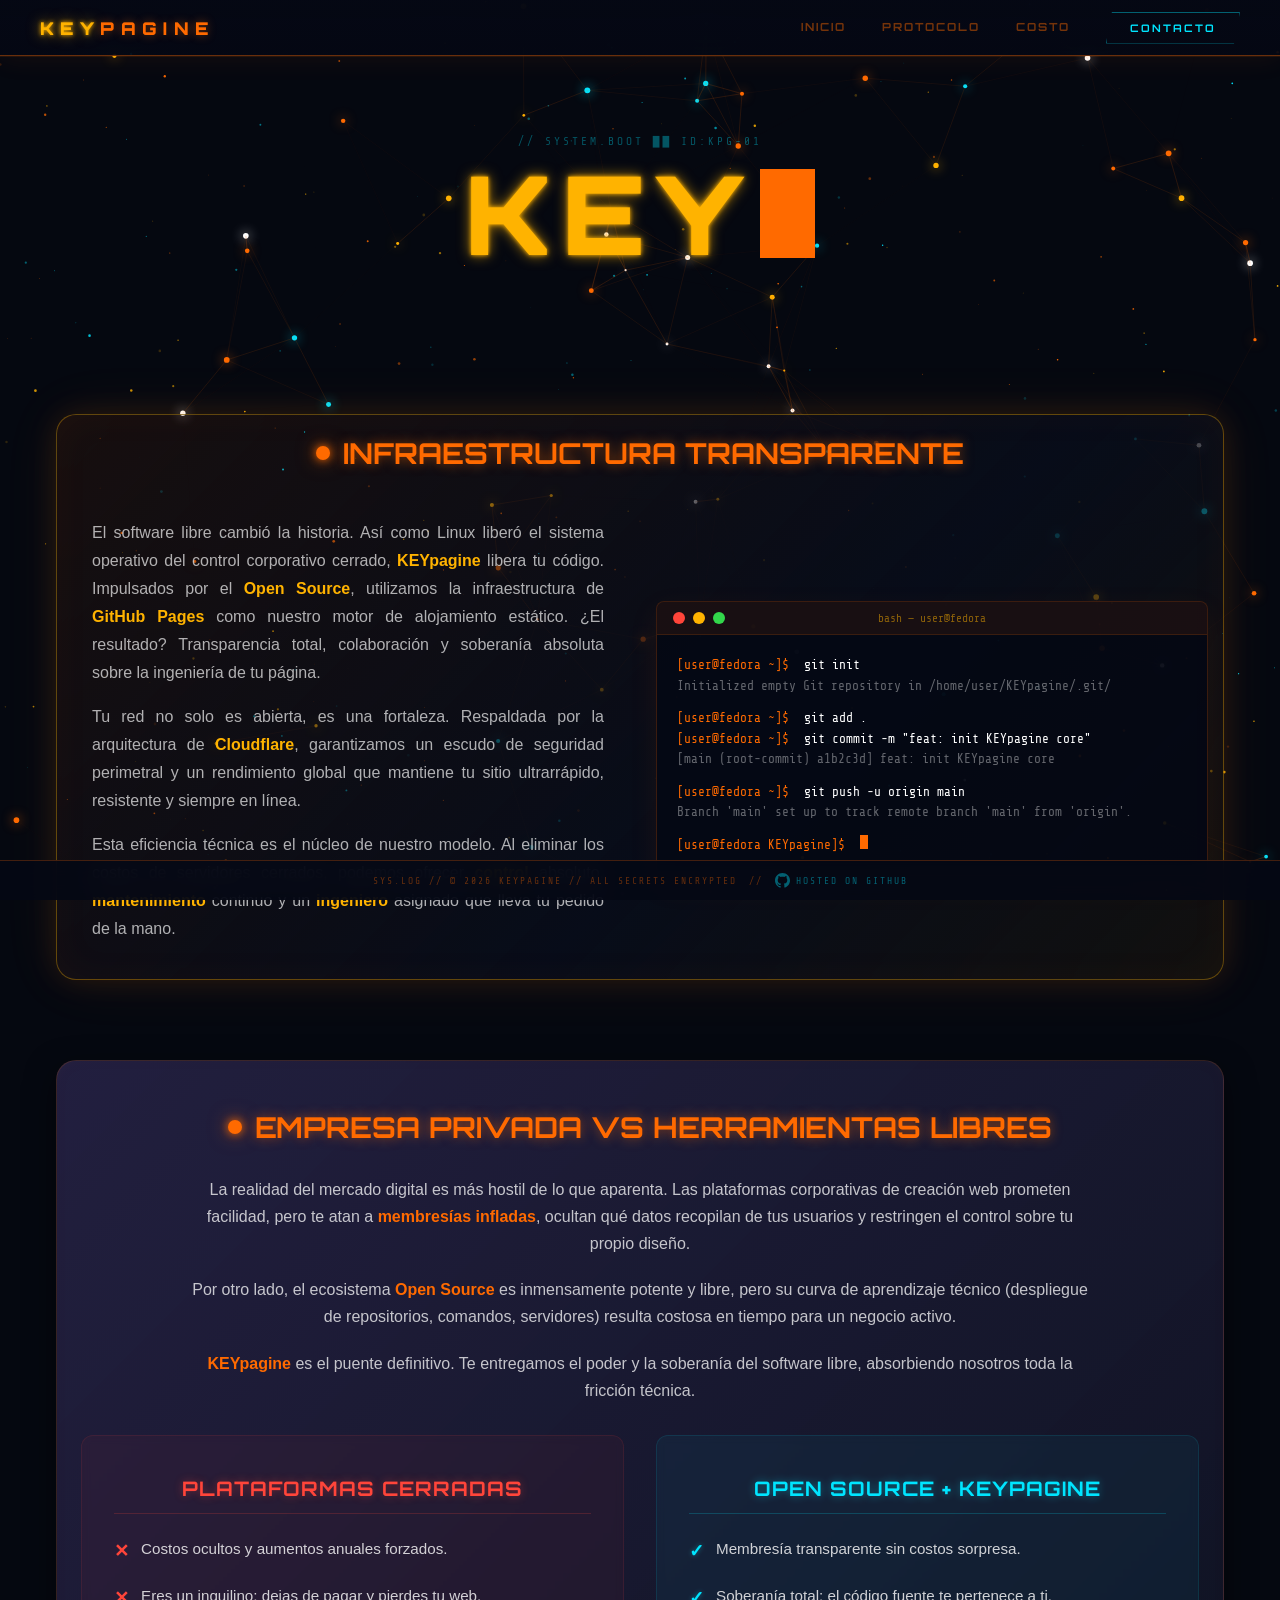
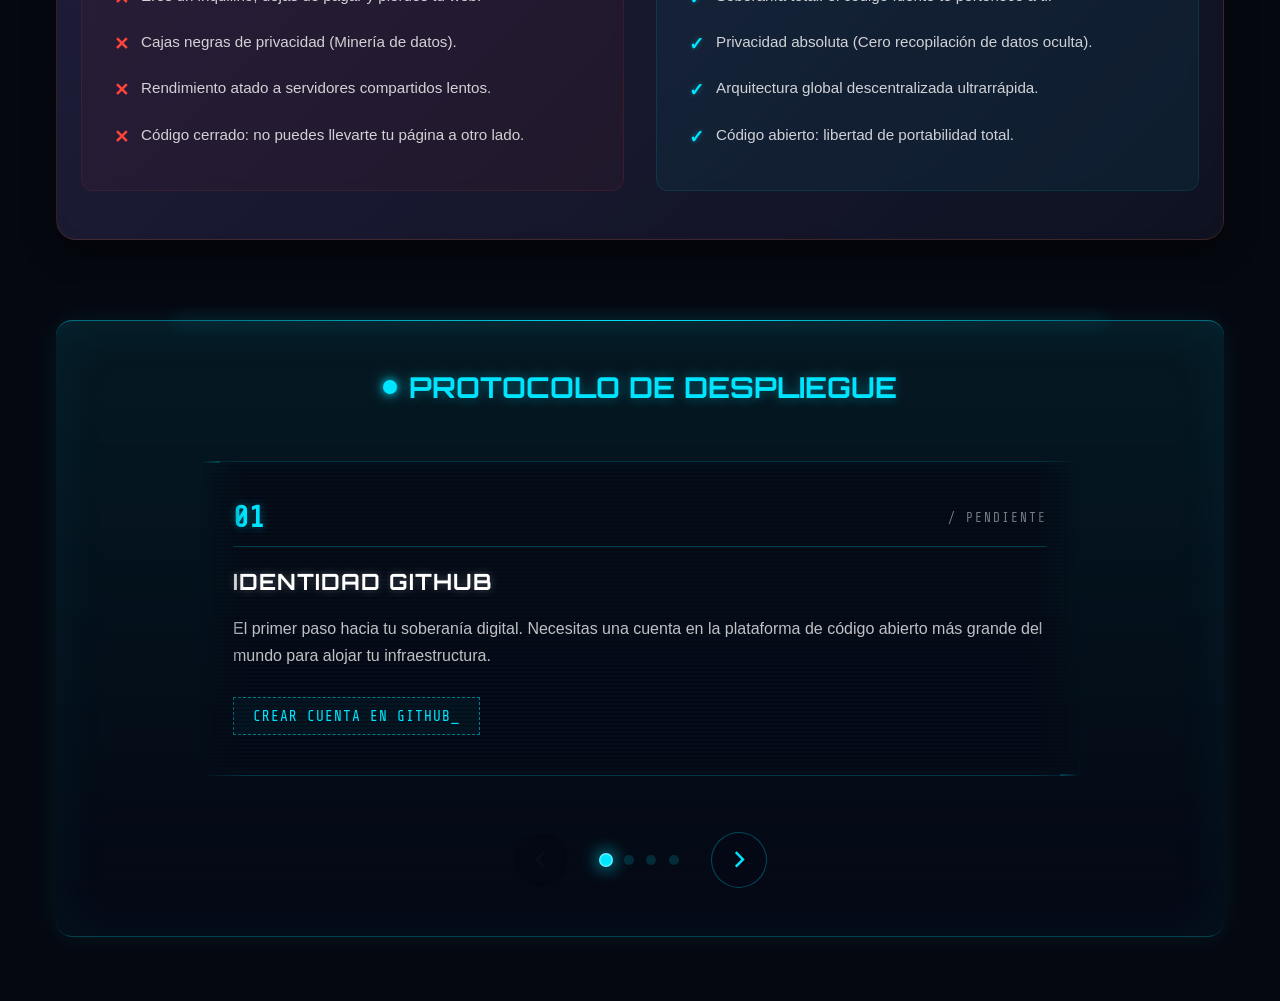
==== commit bd435f98: "mas contexto agregado sobre el cuerpo de la pagina" ====
--- a/index.html
+++ b/index.html
@@ -4,61 +4,226 @@
 <head>
     <meta charset="UTF-8">
     <meta name="viewport" content="width=device-width, initial-scale=1.0">
-    <title>Keypagine</title>
+    <title>KEYpagine</title>
     <link rel="stylesheet" href="style.css">
 </head>
 
 <body>
-    <canvas id="canvas"></canvas>
-
-    <!-- Barra de navegación -->
+    <canvas id="canvas" aria-hidden="true"></canvas>
+
     <header class="neon-header">
-        <div class="logo">Keypagine</div>
-
-        <!-- Nav desktop -->
-        <nav>
+        <div class="logo">KEY<strong>pagine</strong></div>
+
+        <nav aria-label="Navegación principal desktop">
             <a href="#">Inicio</a>
-            <a href="#">Proyectos</a>
-            <a href="#">Acerca</a>
+            <a href="#">Protocolo</a>
+            <a href="#">Costo</a>
             <button class="nav-cta">Contacto</button>
         </nav>
 
-        <!-- Botón hamburguesa (solo móvil) -->
-        <button class="hamburger" id="hamburger" aria-label="Abrir menú">
-            <span></span>
-            <span></span>
-            <span></span>
+        <button class="hamburger" id="hamburger" aria-label="Abrir menú" aria-expanded="false">
+            <span></span><span></span><span></span>
         </button>
     </header>
 
-    <!-- Menú desplegable móvil -->
-    <nav class="mobile-menu" id="mobile-menu">
+    <nav class="mobile-menu" id="mobile-menu" aria-label="Navegación principal móvil">
         <a href="#">Inicio</a>
-        <a href="#">Proyectos</a>
+        <a href="#">Protocolo</a>
         <a href="#">Acerca</a>
         <button class="nav-cta-mobile">Contacto</button>
     </nav>
 
-    <!-- Cuerpo de la página -->
     <main>
         <header class="hero-header">
-            <div id="typing-container">
+            <div id="typing-container" aria-label="KEYpagine">
                 <span id="text-display"></span><span id="cursor"></span>
             </div>
         </header>
+
         <section class="bloque-global">
-            <section class="bloque-informativo">
-
-            </section>
-            <section class="bloque-informativo">
-
-            </section>
+            <article class="bloque-transparencia">
+                <h2 class="cyber-subtitle">Infraestructura Transparente</h2>
+
+                <div class="apartado-textual">
+                    <p>
+                        El software libre cambió la historia. Así como Linux liberó el sistema operativo del control
+                        corporativo cerrado, <strong>KEYpagine</strong> libera tu código. Impulsados por el <strong>Open
+                            Source</strong>, utilizamos la infraestructura de <strong>GitHub Pages</strong> como nuestro
+                        motor de alojamiento estático. ¿El resultado? Transparencia total, colaboración y soberanía
+                        absoluta sobre la ingeniería de tu página.
+                    </p>
+                    <p>
+                        Tu red no solo es abierta, es una fortaleza. Respaldada por la arquitectura de
+                        <strong>Cloudflare</strong>, garantizamos un escudo de seguridad perimetral y un rendimiento
+                        global que mantiene tu sitio ultrarrápido, resistente y siempre en línea.
+                    </p>
+                    <p>
+                        Esta eficiencia técnica es el núcleo de nuestro modelo. Al eliminar los costos de servidores
+                        cerrados, podemos ofrecer <strong>control</strong> absoluto, <strong>mantenimiento</strong>
+                        continuo y un <strong>ingeniero</strong> asignado que lleva tu pedido de la mano.
+                    </p>
+                </div>
+
+                <figure class="apartado-terminal">
+                    <figcaption class="terminal-header">
+                        <div class="terminal-buttons">
+                            <span class="terminal-btn btn-close"></span>
+                            <span class="terminal-btn btn-min"></span>
+                            <span class="terminal-btn btn-max"></span>
+                        </div>
+                        <div class="terminal-title">bash — user@fedora</div>
+                    </figcaption>
+                    <div class="terminal-body" aria-hidden="true">
+                        <div><span class="terminal-prompt">[user@fedora ~]$</span> <span class="terminal-command">git
+                                init</span></div>
+                        <span class="terminal-output">Initialized empty Git repository in
+                            /home/user/KEYpagine/.git/</span>
+                        <div><span class="terminal-prompt">[user@fedora ~]$</span> <span class="terminal-command">git
+                                add .</span></div>
+                        <div><span class="terminal-prompt">[user@fedora ~]$</span> <span class="terminal-command">git
+                                commit -m "feat: init KEYpagine core"</span></div>
+                        <span class="terminal-output">[main (root-commit) a1b2c3d] feat: init KEYpagine core</span>
+                        <div><span class="terminal-prompt">[user@fedora ~]$</span> <span class="terminal-command">git
+                                push -u origin main</span></div>
+                        <span class="terminal-output">Branch 'main' set up to track remote branch 'main' from
+                            'origin'.</span>
+                        <div><span class="terminal-prompt">[user@fedora KEYpagine]$</span> <span
+                                class="terminal-cursor"></span></div>
+                    </div>
+                </figure>
+            </article>
+
+            <!-- Bloque Informativo 1.5: Realidad del Mercado (Comparativa) -->
+            <article class="bloque-realidad">
+                <h2 class="cyber-subtitle">Empresa Privada vs Herramientas Libres</h2>
+
+                <div class="contenido-realidad">
+                    <p>La realidad del mercado digital es más hostil de lo que aparenta. Las plataformas corporativas de
+                        creación web prometen facilidad, pero te atan a <strong>membresías infladas</strong>, ocultan
+                        qué datos recopilan de tus usuarios y restringen el control sobre tu propio diseño.</p>
+                    <p>Por otro lado, el ecosistema <strong>Open Source</strong> es inmensamente potente y libre, pero
+                        su curva de aprendizaje técnico (despliegue de repositorios, comandos, servidores) resulta
+                        costosa en tiempo para un negocio activo.</p>
+                    <p><strong>KEYpagine</strong> es el puente definitivo. Te entregamos el poder y la soberanía del
+                        software libre, absorbiendo nosotros toda la fricción técnica.</p>
+                </div>
+
+                <div class="contenido-comparacion">
+                    <!-- Columna Izquierda (Advertencia) -->
+                    <div class="comparador left">
+                        <h3 class="col-title">Plataformas Cerradas</h3>
+                        <ul>
+                            <li>Costos ocultos y aumentos anuales forzados.</li>
+                            <li>Eres un inquilino; dejas de pagar y pierdes tu web.</li>
+                            <li>Cajas negras de privacidad (Minería de datos).</li>
+                            <li>Rendimiento atado a servidores compartidos lentos.</li>
+                            <li>Código cerrado: no puedes llevarte tu página a otro lado.</li>
+                        </ul>
+                    </div>
+
+                    <!-- Columna Derecha (Solución KEYpagine) -->
+                    <div class="comparador right">
+                        <h3 class="col-title">Open Source + KEYpagine</h3>
+                        <ul>
+                            <li>Membresía transparente sin costos sorpresa.</li>
+                            <li>Soberanía total: el código fuente te pertenece a ti.</li>
+                            <li>Privacidad absoluta (Cero recopilación de datos oculta).</li>
+                            <li>Arquitectura global descentralizada ultrarrápida.</li>
+                            <li>Código abierto: libertad de portabilidad total.</li>
+                        </ul>
+                    </div>
+                </div>
+            </article>
+
+            <article class="bloque-proyecto">
+                <h2 class="cyber-subtitle">Protocolo de Despliegue</h2>
+
+                <div class="carousel-wrapper">
+                    <div class="carousel-viewport">
+                        <div class="carousel-track" id="track">
+
+                            <div class="step-card">
+                                <div class="step-header">
+                                    <span class="step-number">01</span>
+                                    <span class="step-status">/ PENDIENTE</span>
+                                </div>
+                                <h3>Identidad GitHub</h3>
+                                <p>El primer paso hacia tu soberanía digital. Necesitas una cuenta en la plataforma de
+                                    código abierto más grande del mundo para alojar tu infraestructura.</p>
+                                <a href="https://github.com/signup" target="_blank" rel="noopener"
+                                    class="card-link">Crear cuenta en GitHub_</a>
+                            </div>
+
+                            <div class="step-card">
+                                <div class="step-header">
+                                    <span class="step-number">02</span>
+                                    <span class="step-status">/ REQUERIDO</span>
+                                </div>
+                                <h3>Creación del Núcleo</h3>
+                                <p>Deberás crear un nuevo repositorio en tu cuenta. El nombre que le asignes a este
+                                    repositorio será la base sobre la cual construiremos la arquitectura de tu web.</p>
+                            </div>
+
+                            <div class="step-card">
+                                <div class="step-header">
+                                    <span class="step-number">03</span>
+                                    <span class="step-status">/ ENLACE</span>
+                                </div>
+                                <h3>Conexión & Deploy</h3>
+                                <p>Agréganos como colaboradores en tu repositorio. Esto nos otorgará los accesos para
+                                    inyectar el código base y publicar la página oficialmente mediante <strong>GitHub
+                                        Pages</strong>.</p>
+                            </div>
+
+                            <div class="step-card">
+                                <div class="step-header">
+                                    <span class="step-number">04</span>
+                                    <span class="step-status">/ ONLINE</span>
+                                </div>
+                                <h3>Ingeniero Asignado</h3>
+                                <p>Despliegue completado. A partir de este momento, el sistema te asigna un ingeniero de
+                                    nuestro equipo, quien ejecutará todos los cambios y mantenimiento que solicites.</p>
+                            </div>
+
+                        </div>
+                    </div>
+                </div>
+
+                <div class="carousel-controls">
+                    <button class="carousel-btn prev-btn" id="btn-prev" aria-label="Paso anterior">
+                        <svg viewBox="0 0 24 24" fill="none" stroke="currentColor" stroke-width="2">
+                            <path d="M15 18l-6-6 6-6" />
+                        </svg>
+                    </button>
+
+                    <div class="carousel-indicators" id="indicators">
+                        <span class="indicator active"></span>
+                        <span class="indicator"></span>
+                        <span class="indicator"></span>
+                        <span class="indicator"></span>
+                    </div>
+
+                    <button class="carousel-btn next-btn" id="btn-next" aria-label="Paso siguiente">
+                        <svg viewBox="0 0 24 24" fill="none" stroke="currentColor" stroke-width="2">
+                            <path d="M9 18l6-6-6-6" />
+                        </svg>
+                    </button>
+                </div>
+            </article>
         </section>
     </main>
 
-    <!-- Pie de la pagina-->
     <footer class="neon-footer">
         <p>SYS.LOG // &copy; 2026 KEYpagine // ALL SECRETS ENCRYPTED</p>
+        <span class="footer-divider">//</span>
+        <a class="footer-github" href="https://github.com" target="_blank" rel="noopener"
+            aria-label="Alojado en GitHub">
+            <svg class="github-icon" viewBox="0 0 24 24" xmlns="http://www.w3.org/2000/svg" aria-hidden="true">
+                <path
+                    d="M12 0C5.37 0 0 5.37 0 12c0 5.3 3.438 9.8 8.205 11.385.6.113.82-.258.82-.577 0-.285-.01-1.04-.015-2.04-3.338.724-4.042-1.61-4.042-1.61-.546-1.385-1.335-1.755-1.335-1.755-1.087-.744.084-.729.084-.729 1.205.084 1.838 1.236 1.838 1.236 1.07 1.835 2.809 1.305 3.495.998.108-.776.417-1.305.76-1.605-2.665-.3-5.466-1.332-5.466-5.93 0-1.31.465-2.38 1.235-3.22-.135-.303-.54-1.523.105-3.176 0 0 1.005-.322 3.3 1.23.96-.267 1.98-.399 3-.405 1.02.006 2.04.138 3 .405 2.28-1.552 3.285-1.23 3.285-1.23.645 1.653.24 2.873.12 3.176.765.84 1.23 1.91 1.23 3.22 0 4.61-2.805 5.625-5.475 5.92.42.36.81 1.096.81 2.22 0 1.606-.015 2.896-.015 3.286 0 .315.21.69.825.57C20.565 21.795 24 17.295 24 12c0-6.63-5.37-12-12-12z" />
+            </svg>
+            <span>Hosted on GitHub</span>
+        </a>
     </footer>
 
     <script src="script.js"></script>
--- a/style.css
+++ b/style.css
@@ -1,219 +1,215 @@
 @import url('https://fonts.googleapis.com/css2?family=Orbitron:wght@400;700;900&family=Share+Tech+Mono&display=swap');
 
+/*
+ * ══════════════════════════════════════════════════════════
+ *  KEYpagine — Sistema de Color (Teoría Análoga-Dividida)
+ * ══════════════════════════════════════════════════════════
+ *
+ *  DOMINANTE  │ Naranja Neón    #ff6a00  (eje principal, energía, identidad)
+ *  ANÁLOGO    │ Ámbar Oro       #ffb300  (+30° en rueda cromática, calor)
+ *  CONTRASTE  │ Cian Eléctrico  #00e5ff  (complementario-dividido, ~150°, foco)
+ *
+ *  FONDO      │ Negro Frío      #050810  (neutro azulado, no compite con neón)
+ *  SUPERFICIE │ #0a0f1e         (capa elevada, mismo tono frío)
+ *
+ *  Relación de contraste WCAG: texto blanco sobre fondo dark → AA ✓
+ * ══════════════════════════════════════════════════════════
+ */
+
+:root {
+    /* ── Paleta Principal ── */
+    --clr-primary:        #ff6a00;   /* naranja neón — dominante */
+    --clr-primary-dim:    rgba(255, 106, 0, 0.18);
+    --clr-primary-glow:   rgba(255, 106, 0, 0.55);
+
+    --clr-analog:         #ffb300;   /* ámbar dorado — análogo +30° */
+    --clr-analog-dim:     rgba(255, 179, 0, 0.15);
+
+    --clr-accent:         #00e5ff;   /* cian eléctrico — contraste dividido */
+    --clr-accent-dim:     rgba(0, 229, 255, 0.12);
+    --clr-accent-glow:    rgba(0, 229, 255, 0.4);
+
+    /* ── Fondos ── */
+    --bg-main:    #050810;   /* negro frío, tono azul muy oscuro */
+    --bg-surface: #080d1a;   /* superficie de tarjeta, +1 nivel */
+    --bg-glass:   rgba(8, 13, 26, 0.82);
+
+    /* ── Alias de compatibilidad (componentes que usan --color-neon) ── */
+    --color-neon:       var(--clr-primary);
+    --color-neon-light: var(--clr-analog);
+    --color-neon-dark:  #e05500;
+
+    /* ── Tipografía ── */
+    --font-primary: 'Orbitron', 'Segoe UI', sans-serif;
+    --font-mono:    'Share Tech Mono', monospace;
+
+    /* ── Layout ── */
+    --hero-top:        15vh;
+    --ancho-bloque:    75rem;
+    --logo-divider-gap: 2.5rem;
+}
+
+/* ── Erradicación del Highlight Táctil WebKit ── */
+* { -webkit-tap-highlight-color: transparent; }
+
+:focus:not(:focus-visible) { outline: none; }
+
+:focus-visible {
+    outline: 1px dashed var(--clr-accent);
+    outline-offset: 4px;
+    border-radius: 2px;
+    box-shadow: 0 0 8px var(--clr-accent-glow);
+}
+
 *, *::before, *::after {
+    margin: 0; padding: 0; box-sizing: border-box;
+}
+
+html, body {
     margin: 0;
     padding: 0;
-    box-sizing: border-box;
-}
-
-:root {
-    --hero-top: 10vh;
-}
-
-html, body {
-    width: 100%;
-    height: 100%;
-    overflow: hidden;
-    background-color: #080300; /* Fondo oscuro con un levísimo tono cálido */
-    font-family: 'Orbitron', 'Segoe UI', sans-serif;
-}
-
-/* ── Canvas ── */
+    width: 100%; 
+    min-height: 100vh;
+    overflow-x: hidden; /* Permite el scroll vertical nativo, bloquea solo el horizontal */
+    background-color: var(--bg-main);
+    font-family: var(--font-primary);
+    font-size: 16px;
+}
+
+/* ── Canvas Render Layer ── */
 #canvas {
     display: block;
-    position: fixed;
-    top: 0; left: 0;
+    position: fixed; top: 0; left: 0;
     width: 100%; height: 100%;
     z-index: 0;
-}
-
-/* ════════════════════════════════════════
-   BARRA DE NAVEGACIÓN
-   ════════════════════════════════════════ */
+    will-change: transform;
+    transform: translateZ(0);
+}
+
+/* ── Navegación Global ── */
 .neon-header {
-    position: fixed;
-    top: 0; left: 0;
-    width: 100%;
-    height: 64px;
-    display: flex;
-    align-items: center;
-    justify-content: space-between;
-    padding: 0 40px;
-    background: linear-gradient(
-        180deg,
-        rgba(30, 10, 0, 0.96) 0%,
-        rgba(15, 5, 0, 0.85) 100%
-    );
-    backdrop-filter: blur(12px);
-    -webkit-backdrop-filter: blur(12px);
-    /* Línea inferior naranja */
-    border-bottom: 1px solid rgba(255, 94, 0, 0.55);
-    box-shadow:
-        0 1px 0 rgba(255, 94, 0, 0.15),
-        0 2px 24px rgba(255, 94, 0, 0.12),
-        inset 0 -1px 0 rgba(255, 94, 0, 0.08);
+    position: fixed; top: 0; left: 0; width: 100%;
+    height: 3.5rem;
+    display: flex; align-items: center; justify-content: space-between;
+    padding: 0 2.5rem;
+    background: linear-gradient(180deg,
+        rgba(5, 8, 20, 0.97) 0%,
+        rgba(5, 8, 20, 0.88) 100%);
+    backdrop-filter: blur(14px);
+    -webkit-backdrop-filter: blur(14px);
+    border-bottom: 1px solid rgba(255, 106, 0, 0.4);
+    box-shadow: 0 1px 0 rgba(255, 106, 0, 0.1),
+                0 2px 28px rgba(255, 106, 0, 0.08);
     z-index: 100;
 }
 
-/* Esquina decorativa — línea diagonal derecha del logo */
-.neon-header::after {
-    content: '';
-    position: absolute;
-    left: 190px;
-    top: 12px; bottom: 12px;
-    width: 1px;
-    background: linear-gradient(
-        180deg,
-        transparent,
-        rgba(255, 94, 0, 0.5) 40%,
-        rgba(255, 94, 0, 0.5) 60%,
-        transparent
-    );
-}
-
-/* ── Logo ── */
 .logo {
-    font-family: 'Orbitron', sans-serif;
-    font-size: clamp(12px, 1.5vw, 17px);
+    font-size: clamp(0.75rem, 1.5vw, 1.1rem);
     font-weight: 900;
-    letter-spacing: clamp(3px, 0.5vw, 7px);
+    letter-spacing: clamp(0.2rem, 0.5vw, 0.4rem);
     text-transform: uppercase;
-    color: #ff5e00;
-    text-shadow:
-        0 0 6px rgba(255, 94, 0, 1),
-        0 0 18px rgba(255, 94, 0, 0.6),
-        0 0 40px rgba(255, 94, 0, 0.25);
+    color: white;
+    text-shadow: 0 0 6px var(--clr-primary), 0 0 18px var(--clr-primary-glow);
     user-select: none;
     white-space: nowrap;
-    padding-right: 32px;
-}
-
-/* ── Nav links ── */
+}
+
+.logo strong { color: var(--clr-primary); }
+
 nav {
-    display: flex;
-    align-items: center;
-    gap: clamp(16px, 3vw, 36px);
+    display: flex; align-items: center;
+    gap: clamp(1rem, 3vw, 2.25rem);
 }
 
 nav a {
-    font-family: 'Orbitron', sans-serif;
-    font-size: clamp(9px, 1vw, 11px);
+    font-size: clamp(0.6rem, 1vw, 0.7rem);
     font-weight: 700;
     letter-spacing: 2px;
     text-transform: uppercase;
-    color: rgba(255, 94, 0, 0.5);
+    color: rgba(255, 106, 0, 0.45);
     text-decoration: none;
-    position: relative;
-    padding-bottom: 2px;
+    position: relative; padding-bottom: 2px;
     transition: color 0.2s ease, text-shadow 0.2s ease;
 }
 
 nav a::after {
     content: '';
-    position: absolute;
-    bottom: -2px; left: 0;
+    position: absolute; bottom: -2px; left: 0;
     width: 0; height: 1px;
-    background: #ff5e00;
-    box-shadow: 0 0 6px #ff5e00;
+    background: linear-gradient(90deg, var(--clr-primary), var(--clr-analog));
+    box-shadow: 0 0 6px var(--clr-primary);
     transition: width 0.25s ease;
 }
-nav a:hover { color: #ff5e00; text-shadow: 0 0 10px rgba(255, 94, 0, 0.7); }
+
+nav a:hover {
+    color: var(--clr-analog);
+    text-shadow: 0 0 10px rgba(255, 179, 0, 0.6);
+}
+
 nav a:hover::after { width: 100%; }
 
-/* ── Botón CTA ── */
 .nav-cta {
-    font-family: 'Orbitron', sans-serif;
-    font-size: clamp(9px, 1vw, 10px);
+    font-family: var(--font-primary);
+    font-size: clamp(0.6rem, 1vw, 0.65rem);
     font-weight: 700;
     letter-spacing: 2px;
     text-transform: uppercase;
-    color: #ff5e00;
+    color: var(--clr-accent);
     background: transparent;
-    border: 1px solid rgba(255, 94, 0, 0.5);
-    padding: 7px clamp(12px, 1.8vw, 22px);
+    border: 1px solid rgba(0, 229, 255, 0.4);
+    padding: 0.5rem clamp(0.75rem, 1.8vw, 1.5rem);
     clip-path: polygon(6px 0%, 100% 0%, calc(100% - 6px) 100%, 0% 100%);
     cursor: pointer;
     transition: background 0.2s ease, box-shadow 0.2s ease, color 0.2s ease;
-    text-shadow: 0 0 8px rgba(255, 94, 0, 0.6);
-}
+}
+
 .nav-cta:hover {
-    background: rgba(255, 94, 0, 0.1);
-    box-shadow: 0 0 20px rgba(255, 94, 0, 0.3), inset 0 0 12px rgba(255, 94, 0, 0.08);
+    background: var(--clr-accent-dim);
+    box-shadow: 0 0 20px var(--clr-accent-glow), inset 0 0 12px rgba(0, 229, 255, 0.06);
     color: #fff;
-}
-
-/* ════════════════════════════════════════
-   MAIN & HERO
-   ════════════════════════════════════════ */
+    border-color: var(--clr-accent);
+}
+
+/* ── Estructura Main ── */
 main {
-    position: fixed;
-    top: 64px; left: 0;
-    width: 100%;
-    height: calc(100vh - 64px);
+    position: relative; /* Ya no es fixed. Se desplaza con el scroll natural pero flota sobre el canvas */
+    width: 100%; 
     z-index: 10;
-    overflow-y: auto;
-    scrollbar-width: none;
+    margin-bottom: 4rem; 
 }
 
 .hero-header {
-    width: 100%;
-    height: clamp(200px, 45vh, 400px);
-    display: flex;
-    flex-direction: column;
-    align-items: center;
-    justify-content: flex-start;
-    padding-top: var(--hero-top);
-    gap: 20px;
+    width: 100%; height: auto;
+    display: flex; flex-direction: column;
+    align-items: center; justify-content: flex-start;
+    padding: var(--hero-top) 0;
 }
 
 .hero-header::before {
     content: '// SYSTEM.BOOT ██ ID:KPG-01';
-    font-family: 'Share Tech Mono', monospace;
-    font-size: clamp(9px, 1vw, 11px);
+    font-family: var(--font-mono);
+    font-size: clamp(0.6rem, 1vw, 0.7rem);
     letter-spacing: 3px;
-    color: rgba(255, 94, 0, 0.4);
+    color: rgba(0, 229, 255, 0.35);   /* cian — acento diferenciador */
     display: block;
     text-transform: uppercase;
 }
 
-/* ════════════════════════════════════════
-   TÍTULO ANIMADO
-   ════════════════════════════════════════ */
+/* ── Render Texto Glitch ── */
 #typing-container {
     position: relative;
-    display: inline-flex;
-    align-items: center;
-    font-family: 'Orbitron', monospace;
+    display: inline-flex; align-items: center; justify-content: center;
+    font-family: var(--font-primary);
     font-size: clamp(2rem, 8.5vw, 8rem);
     font-weight: 900;
-    letter-spacing: clamp(4px, 0.8vw, 14px);
+    letter-spacing: clamp(0.25rem, 0.8vw, 0.9rem);
     text-transform: uppercase;
     line-height: 1;
-    text-shadow:
-        0 0 4px  rgba(255, 94, 0, 1),
-        0 0 14px rgba(255, 94, 0, 0.8),
-        0 0 40px rgba(255, 94, 0, 0.35),
-        0 0 80px rgba(255, 94, 0, 0.15);
-}
-
-#typing-container::after {
-    content: '';
-    position: absolute;
-    top: 0; left: -5%; right: -5%;
-    height: 30%;
-    background: linear-gradient(
-        180deg,
-        transparent 0%,
-        rgba(255, 94, 0, 0.05) 50%,
-        transparent 100%
-    );
-    animation: scanline 3s linear infinite;
-    pointer-events: none;
-}
-
-@keyframes scanline {
-    0%   { top: -30%; }
-    100% { top: 120%; }
+    min-height: 1.2em; min-width: 7em;
+    will-change: transform, filter;
+    transform: translateZ(0);
+    /* Dominante naranja */
+    text-shadow: 0 0 4px var(--clr-primary), 0 0 14px var(--clr-primary-glow);
 }
 
 #text-display {
@@ -223,49 +219,44 @@
 }
 
 .resolved-char {
-    color: #ff5e00;
+    color: var(--clr-primary);
     display: inline-block;
     position: relative;
 }
 
+/* KEY en ámbar dorado — análogo, mayor jerarquía que el cuerpo */
 .key-highlight {
-    color: #ffffff !important;
-    text-shadow:
-        0 0 4px #fff,
-        0 0 14px rgba(255, 94, 0, 1),
-        0 0 35px rgba(255, 94, 0, 0.6) !important;
-}
-
+    color: var(--clr-analog) !important;
+    text-shadow: 0 0 4px var(--clr-analog), 0 0 14px rgba(255, 179, 0, 0.7) !important;
+}
+
+/* Glitch usa el cian como ruptura visual (contraste máximo) */
 .glitch-char {
     color: #ffffff;
     display: inline-block;
     animation: neon-flicker 0.05s steps(1) infinite;
     text-shadow:
-        -5px 0 rgba(255, 0, 0, 0.85),  /* Fantasma rojo */
-         5px 0 rgba(255, 200, 0, 0.85), /* Fantasma amarillo */
-         0 0 20px rgba(255, 255, 255, 0.9);
+        -5px 0 rgba(0, 229, 255, 0.9),   /* cian — acento */
+        5px 0 rgba(255, 179, 0, 0.85);    /* ámbar — análogo */
     filter: blur(0.8px);
 }
 
-/* ── KEYFRAMES SIN OPACIDAD (Solo distorsión pura) ── */
 @keyframes neon-flicker {
-    0%   { transform: translate(0, 0)      skewX(0deg);  }
+    0%   { transform: translate(0, 0) skewX(0deg); }
     20%  { transform: translate(-3px, 1px) skewX(-6deg); }
-    40%  { transform: translate(3px, -1px) skewX(4deg);  }
+    40%  { transform: translate(3px, -1px) skewX(4deg); }
     60%  { transform: translate(-2px, 2px) skewX(-3deg); }
-    80%  { transform: translate(2px, -1px) skewX(5deg);  }
-    100% { transform: translate(0, 0)      skewX(0deg);  }
+    80%  { transform: translate(2px, -1px) skewX(5deg); }
+    100% { transform: translate(0, 0) skewX(0deg); }
 }
 
 @keyframes neon-global-glitch {
-    0%,  91%, 94%, 100% {
-        transform: none;
-        filter: none;
-        clip-path: none;
+    0%, 91%, 94%, 100% {
+        transform: none; filter: none; clip-path: none;
     }
     92% {
         transform: translate(-4px, 0) skewX(4deg);
-        filter: blur(1px) hue-rotate(20deg);
+        filter: blur(1px) hue-rotate(180deg);   /* rota hacia cian */
         clip-path: polygon(0 20%, 100% 20%, 100% 40%, 0 40%);
     }
     92.5% {
@@ -276,22 +267,16 @@
     93% {
         transform: translate(-2px, 1px);
         clip-path: polygon(0 0, 100% 0, 100% 100%, 0 100%);
-        filter: hue-rotate(-20deg) blur(0.5px);
-    }
-}
-
-/* ── Cursor ── */
+        filter: hue-rotate(-30deg) blur(0.5px);
+    }
+}
+
 #cursor {
     display: inline-block;
-    width: 0.5em;
-    height: 0.82em;
-    background: #ff5e00;
-    margin-left: clamp(4px, 0.5vw, 10px);
+    width: 0.5em; height: 0.82em;
+    background: var(--clr-primary);
+    margin-left: clamp(0.25rem, 0.5vw, 0.6rem);
     vertical-align: middle;
-    box-shadow:
-        0 0 8px  rgba(255, 94, 0, 1),
-        0 0 24px rgba(255, 94, 0, 0.7),
-        0 0 50px rgba(255, 94, 0, 0.3);
     animation: neon-cursor 0.7s step-end infinite;
 }
 
@@ -300,34 +285,21 @@
     50%       { opacity: 0; transform: scaleY(0.05); }
 }
 
-/* ════════════════════════════════════════
-   MENÚ HAMBURGUESA Y MÓVIL
-   ════════════════════════════════════════ */
+/* ── Menú Móvil ── */
 .hamburger {
-    display: none;
-    flex-direction: column;
-    justify-content: center;
-    gap: 5px;
-    width: 36px;
-    height: 36px;
+    display: none; flex-direction: column;
+    justify-content: center; gap: 5px;
+    width: 2.25rem; height: 2.25rem;
     background: transparent;
-    border: 1px solid rgba(255, 94, 0, 0.35);
+    border: 1px solid rgba(0, 229, 255, 0.3);
     clip-path: polygon(5px 0%, 100% 0%, calc(100% - 5px) 100%, 0% 100%);
-    cursor: pointer;
-    padding: 8px 7px;
-    flex-shrink: 0;
+    cursor: pointer; padding: 0.5rem;
     transition: box-shadow 0.2s ease;
 }
-.hamburger:hover {
-    box-shadow: 0 0 16px rgba(255, 94, 0, 0.3);
-    background: rgba(255, 94, 0, 0.06);
-}
+
 .hamburger span {
-    display: block;
-    height: 1.5px;
-    width: 100%;
-    background: #ff5e00;
-    box-shadow: 0 0 5px rgba(255, 94, 0, 0.8);
+    display: block; height: 1.5px; width: 100%;
+    background: var(--clr-accent);
     transition: transform 0.25s ease, opacity 0.25s ease;
 }
 
@@ -336,99 +308,597 @@
 .hamburger.open span:nth-child(3) { transform: translateY(-6.5px) rotate(-45deg); }
 
 .mobile-menu {
-    display: none;
-    position: fixed;
-    top: 64px; left: 0;
-    width: 100%;
-    background: rgba(16, 5, 0, 0.97);
+    display: none; position: fixed;
+    top: 4rem; left: 0; width: 100%;
+    background: rgba(5, 8, 20, 0.97);
     backdrop-filter: blur(16px);
-    -webkit-backdrop-filter: blur(16px);
-    border-bottom: 1px solid rgba(255, 94, 0, 0.3);
-    box-shadow: 0 8px 32px rgba(255, 94, 0, 0.1);
-    flex-direction: column;
-    padding: 16px 0;
-    z-index: 99;
-    transform: translateY(-10px);
-    opacity: 0;
+    border-bottom: 1px solid rgba(255, 106, 0, 0.25);
+    flex-direction: column; z-index: 99;
+    transform: translateY(-10px); opacity: 0;
+    pointer-events: none;
     transition: transform 0.2s ease, opacity 0.2s ease;
-    pointer-events: none;
-}
+}
+
 .mobile-menu.open {
-    transform: translateY(0);
-    opacity: 1;
-    pointer-events: all;
-}
+    transform: translateY(0); opacity: 1; pointer-events: all;
+}
+
 .mobile-menu a,
 .mobile-menu .nav-cta-mobile {
-    font-family: 'Orbitron', sans-serif;
-    font-size: 11px;
-    font-weight: 700;
-    letter-spacing: 3px;
-    text-transform: uppercase;
-    color: rgba(255, 94, 0, 0.6);
-    text-decoration: none;
-    padding: 14px 32px;
-    display: block;
-    border-bottom: 1px solid rgba(255, 94, 0, 0.06);
-    transition: color 0.2s, background 0.2s;
-    background: transparent;
-    border-left: none;
-    text-align: left;
-    cursor: pointer;
-    width: 100%;
-}
-.mobile-menu a:hover,
-.mobile-menu .nav-cta-mobile:hover {
-    color: #ff5e00;
-    background: rgba(255, 94, 0, 0.05);
-}
-.mobile-menu .nav-cta-mobile {
-    color: #ff5e00;
-    margin: 12px 32px 0;
-    width: calc(100% - 64px);
-    border: 1px solid rgba(255, 94, 0, 0.4);
-    clip-path: polygon(6px 0%, 100% 0%, calc(100% - 6px) 100%, 0% 100%);
-    text-align: center;
-    border-bottom: 1px solid rgba(255, 94, 0, 0.4);
-    padding: 12px 0;
+    font-size: 0.7rem; font-weight: 700;
+    letter-spacing: 3px; text-transform: uppercase;
+    color: rgba(255, 106, 0, 0.55);
+    text-decoration: none; padding: 1rem 2rem; display: block;
+    border-bottom: 1px solid rgba(255, 106, 0, 0.06);
 }
 
 @media (max-width: 640px) {
     .neon-header nav { display: none; }
-    .hamburger { display: flex; }
-    .mobile-menu { display: flex; }
-    .neon-header::after { display: none; }
-}
-
-/* ════════════════════════════════════════
-   FOOTER (Fijo inferior)
-   ════════════════════════════════════════ */
+    .hamburger, .mobile-menu { display: flex; }
+    .logo { padding-right: 0; }
+}
+
+/* ── Footer ── */
 .neon-footer {
-    position: fixed;
-    bottom: 0;
-    left: 0;
+    padding: 10px; position: fixed; bottom: 0; left: 0;
+    width: 100%; height: 2.5rem;
+    display: flex; align-items: center; justify-content: center; gap: 0.75rem;
+    background: rgba(5, 8, 20, 0.9);
+    backdrop-filter: blur(12px);
+    border-top: 1px solid rgba(255, 106, 0, 0.25);
+    z-index: 100;
+}
+
+.neon-footer p, .footer-divider, .footer-github {
+    font-family: var(--font-mono);
+    font-size: clamp(0.45rem, 0.9vw, 0.6rem);
+    color: rgba(255, 106, 0, 0.38);
+    letter-spacing: 2px; text-transform: uppercase; text-decoration: none;
+}
+
+.footer-github {
+    color: rgba(0, 229, 255, 0.4);
+    display: flex; align-items: center; gap: 6px;
+    transition: color 0.2s ease;
+}
+
+.footer-github:hover { color: var(--clr-accent); }
+
+.github-icon {
+    width: clamp(12px, 1.2vw, 15px);
+    fill: rgba(0, 229, 255, 0.4);
+    transition: fill 0.2s ease;
+}
+
+.footer-github:hover .github-icon { fill: var(--clr-accent); }
+
+/* ── Bloques Informativos ── */
+.bloque-global {
     width: 100%;
-    height: 40px; /* Altura del footer */
+    max-width: var(--ancho-bloque); /* Mantiene tu contenedor centrado en escritorio */
+    margin: 0 auto;
+    display: flex; flex-direction: column; gap: 5rem;
+}
+
+/*
+ * bloque-transparencia
+ * Paleta local: dominante naranja → superficie con tono análogo (ámbar)
+ * Borde: ámbar dorado (análogo, calidez que encaja con el naranja)
+ * Sombra: naranja primario + ámbar dorado → gradiente análogo cálido
+ */
+.bloque-transparencia {
+    display: flex; flex-wrap: wrap;
+    margin: 0 1rem; padding: 20px 15px; border-radius: 1.25rem;
+    background: linear-gradient(135deg,
+        rgba(255, 106, 0, 0.07) 0%,
+        rgba(8, 13, 26, 0.92) 60%,
+        rgba(255, 179, 0, 0.05) 100%);
+    border: 1px solid rgba(255, 179, 0, 0.35);   /* ámbar — análogo al naranja */
+    box-shadow:
+        0 0 30px rgba(255, 106, 0, 0.12),         /* halo naranja suave */
+        0 0 60px rgba(255, 179, 0, 0.07),          /* glow ámbar lejano */
+        inset 0 0 40px rgba(255, 106, 0, 0.04);
+    gap: 2rem; align-items: center;
+}
+
+/* ── Subtítulos y Punto Live ── */
+.cyber-subtitle {
+    width: 100%;
+    display: flex; align-items: center; justify-content: center; gap: 0.8rem;
+    font-size: clamp(1rem, 3vw, 1.8rem);
+    color: var(--clr-primary);
+    text-shadow: 0 0 12px var(--clr-primary-glow);
+    margin-bottom: 1rem;
+    text-transform: uppercase;
+}
+
+.cyber-subtitle::before {
+    content: '';
+    display: block;
+    width: clamp(10px, 1.2vw, 14px);
+    height: clamp(10px, 1.2vw, 14px);
+    background-color: var(--clr-primary);
+    border-radius: 50%;
+    box-shadow: 0 0 10px var(--clr-primary), 0 0 20px var(--clr-primary-glow);
+    animation: live-blink 1.5s cubic-bezier(0.4, 0, 0.2, 1) infinite;
+}
+
+@keyframes live-blink {
+    0%, 100% {
+        opacity: 1;
+        box-shadow: 0 0 10px var(--clr-primary), 0 0 20px var(--clr-primary-glow);
+    }
+    50% {
+        opacity: 0.15;
+        box-shadow: 0 0 2px var(--clr-primary), 0 0 4px rgba(255, 106, 0, 0.1);
+    }
+}
+
+.apartado-textual { flex: 1 1 25rem; padding: 0 20px; }
+
+.apartado-textual p {
+    font-family: 'Segoe UI', sans-serif;
+    color: rgba(255, 255, 255, 0.68);
+    line-height: 1.75; margin-bottom: 1rem; text-align: justify;
+}
+
+.apartado-textual strong { color: var(--clr-analog); } /* ámbar para énfasis cálido */
+
+/* ── Terminal ── */
+.apartado-terminal {
+    flex: 1 1 25rem;
+    background: rgba(5, 8, 20, 0.9);
+    border: 1px solid rgba(255, 106, 0, 0.22);
+    border-radius: 0.5rem;
+    box-shadow: 0 10px 30px rgba(255, 106, 0, 0.08);
+    overflow: hidden;
+}
+
+.terminal-header {
+    background: rgba(255, 106, 0, 0.08);
+    padding: 0.6rem 1rem;
+    display: flex; align-items: center;
+    border-bottom: 1px solid rgba(255, 106, 0, 0.15);
+}
+
+.terminal-buttons { display: flex; gap: 8px; width: 60px; }
+
+.terminal-btn { width: 12px; height: 12px; border-radius: 50%; }
+
+/* macOS traffic lights con paleta coherente */
+.btn-close  { background: #ff453a; }       /* rojo sistema */
+.btn-min    { background: var(--clr-analog); } /* ámbar — análogo */
+.btn-max    { background: #32d74b; }        /* verde sistema */
+
+.terminal-title {
+    flex: 1; text-align: center;
+    font-family: var(--font-mono); font-size: 0.7rem;
+    color: rgba(255, 179, 0, 0.5);  /* ámbar */
+    margin-right: 60px;
+}
+
+.terminal-body {
+    padding: 1.25rem;
+    font-family: var(--font-mono);
+    font-size: clamp(0.7rem, 1vw, 0.85rem);
+    line-height: 1.6;
+}
+
+.terminal-prompt { color: var(--clr-primary); margin-right: 0.5rem; }
+.terminal-command { color: #ffffff; }
+.terminal-output  { color: rgba(255, 255, 255, 0.38); display: block; margin-bottom: 0.75rem; }
+
+.terminal-cursor {
+    display: inline-block; width: 8px; height: 14px;
+    background: var(--clr-primary);
+    animation: terminal-blink 1s step-end infinite;
+}
+
+@keyframes terminal-blink {
+    0%, 100% { opacity: 1; }
+    50%       { opacity: 0; }
+}
+
+/* ── render-paused ── */
+.render-paused { visibility: hidden; }
+
+@media (max-width: 768px) {
+    .glitch-char { filter: none !important; }
+    #typing-container {
+        text-shadow: 0 0 4px var(--clr-primary), 0 0 20px rgba(255, 106, 0, 0.5);
+    }
+    @keyframes neon-global-glitch {
+        0%, 91%, 94%, 100% { transform: none; filter: none; clip-path: none; }
+        92%   { transform: translate(-3px, 0) skewX(4deg); filter: hue-rotate(180deg); }
+        92.5% { transform: translate(3px, 0) skewX(-3deg); filter: none; }
+        93%   { transform: translate(-1px, 1px); filter: hue-rotate(-30deg); }
+    }
+}
+
+/* ── Bloque Realidad (Estructura Simplificada) ── */
+.bloque-realidad {
+    display: flex; 
+    flex-direction: column; 
+    align-items: center;
+    margin: 0 1rem; 
+    padding: 3rem 0; 
+    border-radius: 1.25rem;
+    
+    /* Fondo oscuro cibernético */
+    background: linear-gradient(135deg, rgba(77, 65, 131, 0.411) 0%, rgba(16, 20, 36, 0.9) 100%);
+    border: 1px solid rgba(255, 106, 0, 0.15);
+    box-shadow: 0 10px 30px rgba(0, 0, 0, 0.5), inset 0 0 20px rgba(255, 106, 0, 0.02);
+}
+
+.contenido-realidad {
+    text-align: center;
+    max-width: 60rem;
+    width: 100%;
+    padding: 15px 1.5rem;
+    display: flex;
+    flex-direction: column;
+    gap: 1.2rem;
+}
+
+.contenido-realidad p {
+    font-family: 'Segoe UI', sans-serif;
+    color: rgba(255, 255, 255, 0.75);
+    line-height: 1.7;
+    font-size: 1rem;
+    margin-bottom: 0;
+}
+
+.contenido-realidad strong {
+    color: var(--color-neon);
+}
+
+/* ── Grid Comparativo ── */
+.contenido-comparacion {
+    padding: 0 1.5rem;
+    display: grid;
+    grid-template-columns: repeat(auto-fit, minmax(280px, 1fr));
+    gap: 2rem;
+    width: 100%;
+    margin-top: 1rem;
+}
+
+/* Tarjetas Base */
+.comparador {
+    padding: 2.5rem 2rem;
+    border-radius: 0.75rem;
+    display: flex; 
+    flex-direction: column; 
+    gap: 1.5rem;
+    backdrop-filter: blur(4px);
+    -webkit-backdrop-filter: blur(4px);
+    
+    /* Transición suave para todos los efectos visuales */
+    transition: transform 0.4s cubic-bezier(0.25, 1, 0.5, 1), 
+                background-color 0.4s ease, 
+                border-color 0.4s ease, 
+                box-shadow 0.4s ease,
+                backdrop-filter 0.4s ease;
+}
+
+/* Títulos de las columnas */
+.col-title {
+    font-size: 1.25rem; 
+    text-transform: uppercase; 
+    letter-spacing: 1px;
+    border-bottom: 1px solid; 
+    padding-bottom: 0.75rem;
+    text-align: center;
+}
+
+/* ── ESTILOS ESPECÍFICOS: Izquierda (Advertencia) ── */
+.left {
+    background-color: rgba(255, 69, 58, 0.05); /* Base rojiza casi invisible */
+    border: 1px solid rgba(255, 69, 58, 0.1);
+}
+
+.left .col-title {
+    color: #ff453a;
+    border-bottom-color: rgba(255, 69, 58, 0.2);
+    text-shadow: 0 0 8px rgba(255, 69, 58, 0.4);
+}
+
+.left:hover {
+    transform: translateY(-8px);
+    background-color: rgba(255, 69, 58, 0.12); /* El rojo se intensifica suavemente */
+    border-color: rgba(255, 69, 58, 0.3);
+    box-shadow: 0 15px 30px rgba(0, 0, 0, 0.4), inset 0 0 30px rgba(255, 69, 58, 0.05);
+    backdrop-filter: blur(12px);
+    -webkit-backdrop-filter: blur(12px);
+}
+
+/* Inyecta "X" roja */
+.left ul li::before {
+    content: '✕';
+    font-family: var(--font-mono);
+    font-weight: 900; 
+    font-size: 1.1rem;
+    color: #ff453a;
+    margin-right: 0.75rem;
+    flex-shrink: 0;
+}
+
+/* ── ESTILOS ESPECÍFICOS: Derecha (Solución) ── */
+.right {
+    background-color: rgba(0, 229, 255, 0.05); /* Base cian casi invisible */
+    border: 1px solid rgba(0, 229, 255, 0.1);
+}
+
+.right .col-title {
+    color: var(--clr-accent);
+    border-bottom-color: rgba(0, 229, 255, 0.2);
+    text-shadow: 0 0 8px var(--clr-accent-glow);
+}
+
+.right:hover {
+    transform: translateY(-8px);
+    background-color: rgba(0, 229, 255, 0.12); /* El cian se intensifica suavemente */
+    border-color: rgba(0, 229, 255, 0.3);
+    box-shadow: 0 15px 30px rgba(0, 0, 0, 0.4), inset 0 0 30px rgba(0, 229, 255, 0.05);
+    backdrop-filter: blur(12px);
+    -webkit-backdrop-filter: blur(12px);
+}
+
+/* Inyecta "Palomita" cian */
+.right ul li::before {
+    content: '✓';
+    font-family: var(--font-mono);
+    font-weight: 900; 
+    font-size: 1.1rem;
+    color: var(--clr-accent);
+    text-shadow: 0 0 5px var(--clr-accent-glow);
+    margin-right: 0.75rem;
+    flex-shrink: 0;
+}
+
+/* ── Listas Base ── */
+.comparador ul {
+    list-style: none;
+    display: flex;
+    flex-direction: column;
+    gap: 1.25rem;
+}
+
+.comparador ul li {
+    color: rgba(255, 255, 255, 0.8);
+    font-family: 'Segoe UI', sans-serif;
+    font-size: 0.95rem; 
+    line-height: 1.5;
+    display: flex; 
+    align-items: flex-start;
+}
+/* ── Bloque Proyecto (Carrusel) ──
+ *  Color local: CIAN ELÉCTRICO — acento complementario-dividido
+ *  Contrasta con el naranja dominante y el ámbar del bloque anterior
+ *  Crea separación visual clara entre secciones
+ */
+.bloque-proyecto {
+    --color-neon:       var(--clr-accent);      /* cian */
+    --color-neon-light: #7fffff;                /* cian claro */
+    --color-neon-dark:  #009eb5;                /* cian oscuro */
+    margin: 0 1rem;
+    display: flex; flex-direction: column; align-items: center;
+    gap: 2.5rem; padding: 3rem 1rem; position: relative;
+    border-radius: 1rem;
+    background: linear-gradient(180deg,
+        rgba(0, 229, 255, 0.08) 0%,
+        rgba(5, 8, 20, 0.96) 100%);
+    border-top:    1px solid rgba(0, 229, 255, 0.45);
+    border-bottom: 1px solid rgba(0, 160, 180, 0.3);
+    box-shadow:
+        inset 0 0 60px rgba(0, 229, 255, 0.06),
+        0 0 24px rgba(0, 229, 255, 0.08);
+}
+
+/* Línea de energía superior — cian */
+.bloque-proyecto::before {
+    content: '';
+    position: absolute; top: -1px; left: 10%; width: 80%; height: 1px;
+    background: linear-gradient(90deg, transparent, var(--clr-accent), transparent);
+    box-shadow: 0 0 15px var(--clr-accent);
+}
+
+/* Subtítulo del bloque proyecto en cian */
+.bloque-proyecto .cyber-subtitle {
+    color: var(--clr-accent);
+    text-shadow: 0 0 12px var(--clr-accent-glow);
+}
+
+.bloque-proyecto .cyber-subtitle::before {
+    background-color: var(--clr-accent);
+    box-shadow: 0 0 10px var(--clr-accent), 0 0 20px var(--clr-accent-glow);
+}
+
+@keyframes live-blink-accent {
+    0%, 100% {
+        opacity: 1;
+        box-shadow: 0 0 10px var(--clr-accent), 0 0 20px var(--clr-accent-glow);
+    }
+    50% {
+        opacity: 0.15;
+        box-shadow: 0 0 2px var(--clr-accent), 0 0 4px rgba(0, 229, 255, 0.1);
+    }
+}
+
+.bloque-proyecto .cyber-subtitle::before {
+    animation: live-blink-accent 1.5s cubic-bezier(0.4, 0, 0.2, 1) infinite;
+}
+
+/* El wrapper ya no usa flex porque no tiene botones a los lados */
+.carousel-wrapper {
+    width: 100%; 
+    max-width: 55rem; 
+    margin: 0 auto; 
+}
+
+.carousel-viewport {
+    width: 100%; overflow: hidden; border-radius: 0.25rem;
+    mask-image: linear-gradient(to right, transparent, black 5%, black 95%, transparent);
+    -webkit-mask-image: linear-gradient(to right, transparent, black 5%, black 95%, transparent);
+}
+
+.carousel-track {
+    display: flex;
+    transition: transform 0.6s cubic-bezier(0.25, 1, 0.2, 1);
+    will-change: transform;
+}
+
+/* ── Tarjetas Individuales (Cristal Templado) ── */
+.step-card {
+    flex: 0 0 100%; min-width: 100%;
+    padding: 2.5rem 2rem;
+    background: rgba(5, 8, 20, 0.88);
+    border: 1px solid rgba(0, 229, 255, 0.2);
+    border-radius: 0.25rem;
+    backdrop-filter: blur(8px);
+    display: flex; flex-direction: column; gap: 1.25rem;
+    box-shadow: inset 0 0 25px rgba(0, 229, 255, 0.04);
+    transition: border-color 0.3s ease, box-shadow 0.3s ease;
+    position: relative;
+    background-image: repeating-linear-gradient(
+        0deg,
+        transparent, transparent 2px,
+        rgba(0, 229, 255, 0.025) 2px,
+        rgba(0, 229, 255, 0.025) 4px
+    );
+}
+
+.step-card::before, .step-card::after {
+    content: '';
+    position: absolute; width: 20px; height: 20px;
+    border: 2px solid var(--clr-accent);
+    transition: all 0.3s ease; pointer-events: none; opacity: 0.5;
+}
+
+.step-card::before { top: -1px; left: -1px; border-right: none; border-bottom: none; }
+.step-card::after  { bottom: -1px; right: -1px; border-left: none; border-top: none; }
+
+.step-card:hover {
+    border-color: rgba(0, 229, 255, 0.7);
+    box-shadow: inset 0 0 40px rgba(0, 229, 255, 0.1), 0 0 20px rgba(0, 229, 255, 0.2);
+}
+
+.step-card:hover::before, .step-card:hover::after {
+    width: 35px; height: 35px; opacity: 1;
+    box-shadow: 0 0 10px var(--clr-accent-glow);
+}
+
+.step-header {
+    display: flex; justify-content: space-between; align-items: center;
+    border-bottom: 1px solid rgba(0, 229, 255, 0.25);
+    padding-bottom: 0.75rem; font-family: var(--font-mono);
+}
+
+.step-number {
+    font-size: 1.8rem; font-weight: 900;
+    color: var(--clr-accent);
+    text-shadow: 0 0 10px var(--clr-accent-glow);
+}
+
+.step-status { font-size: 0.8rem; color: rgba(255, 255, 255, 0.45); letter-spacing: 2px; }
+
+.step-card h3 {
+    font-size: 1.4rem; color: #fff; text-transform: uppercase;
+    letter-spacing: 1px; text-shadow: 0 0 8px rgba(255, 255, 255, 0.25);
+}
+
+.step-card p {
+    font-family: 'Segoe UI', sans-serif;
+    color: rgba(255, 255, 255, 0.75); line-height: 1.7; font-size: 1rem;
+}
+
+.step-card strong { color: var(--clr-accent); }
+
+.card-link {
+    align-self: flex-start; margin-top: 0.5rem;
+    font-family: var(--font-mono); font-size: 0.9rem;
+    color: var(--clr-accent); text-decoration: none;
+    padding: 0.6rem 1.2rem;
+    border: 1px dashed rgba(0, 229, 255, 0.5);
+    background: rgba(0, 229, 255, 0.04);
+    transition: all 0.2s ease; text-transform: uppercase; letter-spacing: 1px;
+}
+
+.card-link:hover {
+    background: rgba(0, 229, 255, 0.12);
+    color: #fff; border-style: solid;
+    box-shadow: 0 0 15px var(--clr-accent-glow);
+}
+
+/* ── NUEVO: Panel de Control (Alinea Botones y Puntos) ── */
+.carousel-controls {
     display: flex;
     align-items: center;
-    justify-content: center; /* Centra el texto horizontalmente */
+    justify-content: center;
+    gap: 2rem;
+    width: 100%;
+    margin-top: 1rem;
+}
+
+.carousel-btn {
+    background: rgba(5, 8, 20, 0.85);
+    border: 1px solid rgba(0, 229, 255, 0.3);
+    color: var(--clr-accent);
+    width: 3.5rem; height: 3.5rem;
+    display: flex; align-items: center; justify-content: center;
+    cursor: pointer; border-radius: 50%;
+    transition: all 0.2s ease; flex-shrink: 0; backdrop-filter: blur(4px);
+}
+
+.carousel-btn svg { width: 1.8rem; height: 1.8rem; }
+
+.carousel-btn:hover:not(:disabled) {
+    background: rgba(0, 229, 255, 0.1);
+    border-color: var(--clr-accent);
+    box-shadow: 0 0 20px var(--clr-accent-glow);
+    color: #fff;
+}
+
+.carousel-btn:disabled {
+    opacity: 0.15; cursor: not-allowed;
+    border-color: rgba(255, 255, 255, 0.08);
+    color: rgba(255, 255, 255, 0.15);
+}
+
+.carousel-indicators { display: flex; gap: 0.8rem; }
+
+.indicator {
+    width: 10px; height: 10px; border-radius: 50%;
+    background: rgba(0, 229, 255, 0.15);
+    transition: all 0.3s ease; cursor: pointer; border: 1px solid transparent;
+}
+
+.indicator.active {
+    background: var(--clr-accent);
+    box-shadow: 0 0 12px var(--clr-accent);
+    transform: scale(1.4);
+    border-color: rgba(255, 255, 255, 0.4);
+}
+
+/* ── Adaptación Móvil ── */
+@media (max-width: 768px) {
+    .bloque-proyecto { margin: 0; border-radius: 0; }
     
-    /* Mismo fondo translúcido que el header */
-    background: rgba(15, 5, 0, 0.85);
-    backdrop-filter: blur(12px);
-    -webkit-backdrop-filter: blur(12px);
+    .carousel-wrapper { padding: 0 1rem; }
     
-    /* Borde brillante en la parte superior */
-    border-top: 1px solid rgba(255, 94, 0, 0.35);
-    box-shadow: 0 -2px 15px rgba(255, 94, 0, 0.1);
-    z-index: 100;
-}
-
-.neon-footer p {
-    font-family: 'Share Tech Mono', monospace; /* Fuente de terminal */
-    font-size: clamp(8px, 1vw, 10px);
-    color: rgba(255, 94, 0, 0.4);
-    letter-spacing: 2px;
-    text-transform: uppercase;
-    margin: 0;
+    .step-card { 
+        padding: 2rem 1.5rem; 
+        min-height: 22rem; /* Mantiene la proporción cuadrada */
+    }
+    
+    /* Panel de control más compacto */
+    .carousel-controls {
+        gap: 1.25rem;
+        margin-top: 0.5rem;
+    }
+
+    .carousel-btn { width: 2.8rem; height: 2.8rem; border-width: 1px; }
+    .carousel-btn svg { width: 1.4rem; height: 1.4rem; }
+    
+    .step-number { font-size: 1.5rem; }
+    .step-card h3 { font-size: 1.25rem; }
 }
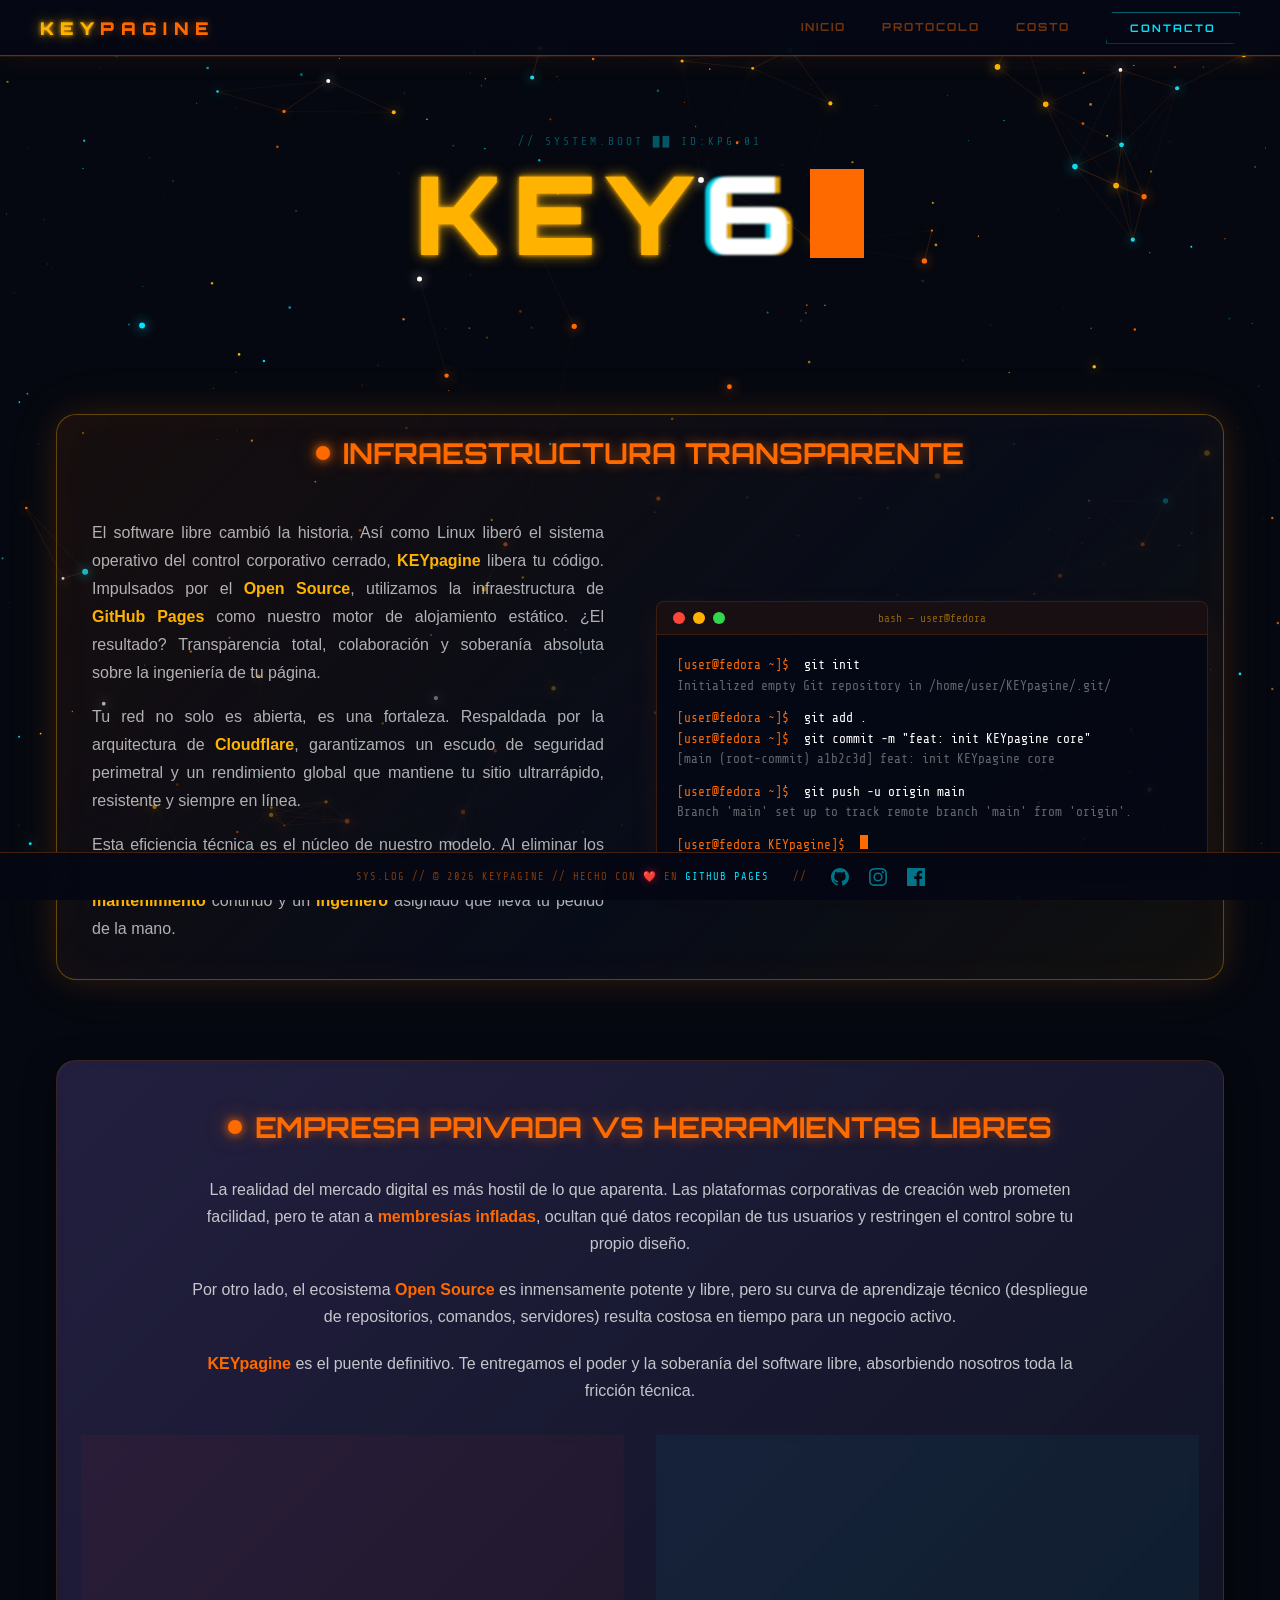
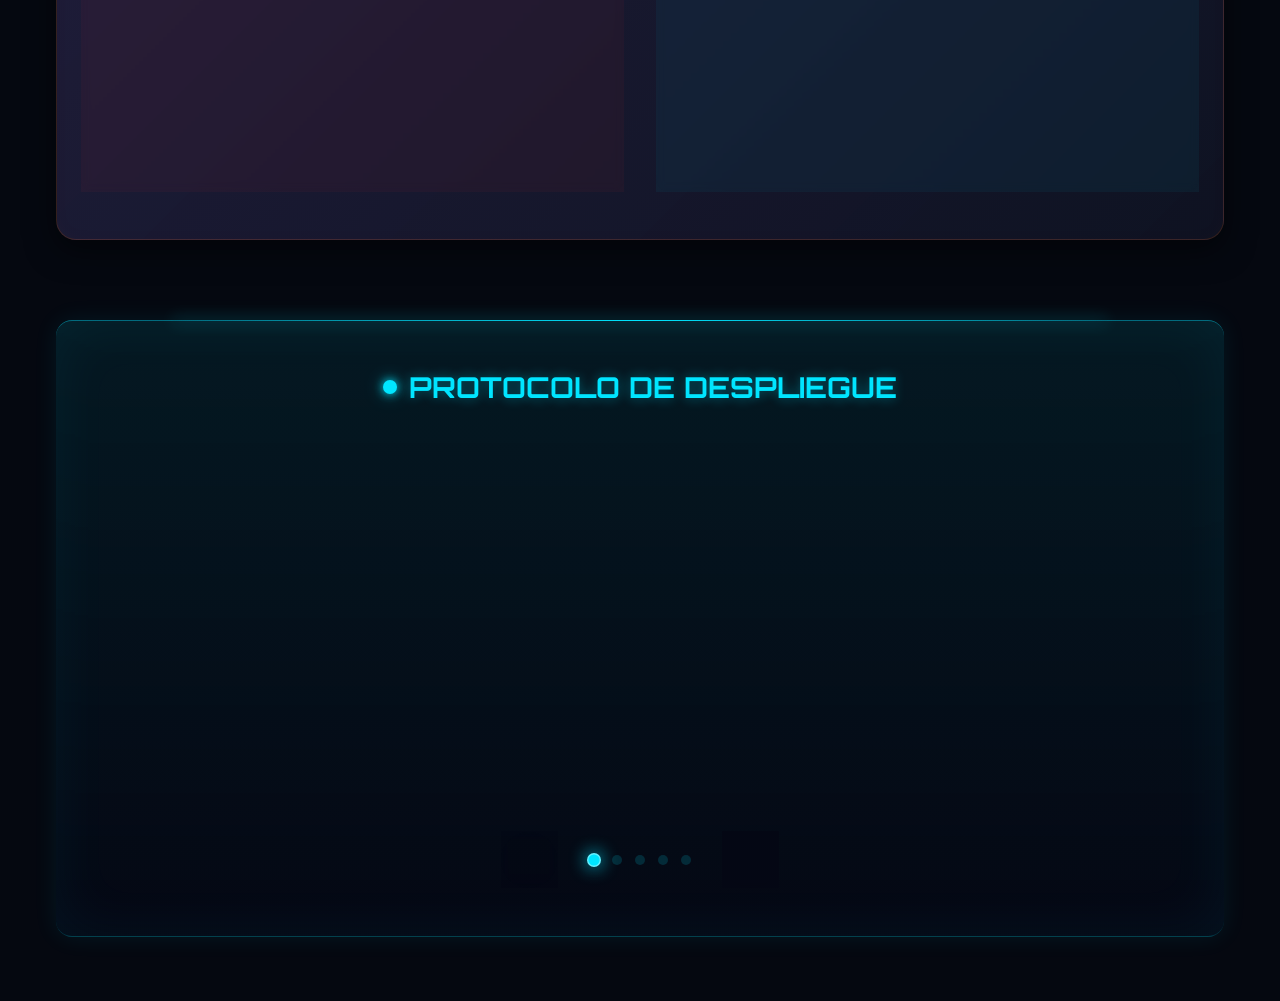
==== commit aa487aa1: "redes sociales agregadas" ====
--- a/index.html
+++ b/index.html
@@ -185,6 +185,17 @@
                                     nuestro equipo, quien ejecutará todos los cambios y mantenimiento que solicites.</p>
                             </div>
 
+                            <div class="step-card">
+                                <div class="step-header">
+                                    <span class="step-number">05</span>
+                                    <span class="step-status">/ ONBOARDING</span>
+                                </div>
+                                <h3>Asesoría Cero-Fricción</h3>
+                                <p>¿Los repositorios y el código te parecen otro idioma? No te preocupes. Si nunca has
+                                    usado <strong>GitHub</strong> o no entiendes los requerimientos, nuestro equipo te
+                                    asesora paso a paso para construir tu sitio desde cero absoluto.</p>
+                            </div>
+
                         </div>
                     </div>
                 </div>
@@ -201,6 +212,7 @@
                         <span class="indicator"></span>
                         <span class="indicator"></span>
                         <span class="indicator"></span>
+                        <span class="indicator"></span>
                     </div>
 
                     <button class="carousel-btn next-btn" id="btn-next" aria-label="Paso siguiente">
@@ -214,16 +226,35 @@
     </main>
 
     <footer class="neon-footer">
-        <p>SYS.LOG // &copy; 2026 KEYpagine // ALL SECRETS ENCRYPTED</p>
+        <div class="footer-info">
+            <p>SYS.LOG // &copy; 2026 KEYpagine // Hecho con <span class="heart">❤️</span> en <a
+                    href="https://github.com/enrique-yoab/Keypagine" target="_blank" rel="noopener" class="footer-link">GitHub Pages</a>
+            </p>
+        </div>
+
         <span class="footer-divider">//</span>
-        <a class="footer-github" href="https://github.com" target="_blank" rel="noopener"
-            aria-label="Alojado en GitHub">
-            <svg class="github-icon" viewBox="0 0 24 24" xmlns="http://www.w3.org/2000/svg" aria-hidden="true">
-                <path
-                    d="M12 0C5.37 0 0 5.37 0 12c0 5.3 3.438 9.8 8.205 11.385.6.113.82-.258.82-.577 0-.285-.01-1.04-.015-2.04-3.338.724-4.042-1.61-4.042-1.61-.546-1.385-1.335-1.755-1.335-1.755-1.087-.744.084-.729.084-.729 1.205.084 1.838 1.236 1.838 1.236 1.07 1.835 2.809 1.305 3.495.998.108-.776.417-1.305.76-1.605-2.665-.3-5.466-1.332-5.466-5.93 0-1.31.465-2.38 1.235-3.22-.135-.303-.54-1.523.105-3.176 0 0 1.005-.322 3.3 1.23.96-.267 1.98-.399 3-.405 1.02.006 2.04.138 3 .405 2.28-1.552 3.285-1.23 3.285-1.23.645 1.653.24 2.873.12 3.176.765.84 1.23 1.91 1.23 3.22 0 4.61-2.805 5.625-5.475 5.92.42.36.81 1.096.81 2.22 0 1.606-.015 2.896-.015 3.286 0 .315.21.69.825.57C20.565 21.795 24 17.295 24 12c0-6.63-5.37-12-12-12z" />
-            </svg>
-            <span>Hosted on GitHub</span>
-        </a>
+
+        <div class="footer-socials">
+            <a href="https://github.com/enrique-yoab" target="_blank" rel="noopener"
+                aria-label="Repositorio en GitHub">
+                <svg class="social-icon" viewBox="0 0 24 24" xmlns="http://www.w3.org/2000/svg">
+                    <path
+                        d="M12 0C5.37 0 0 5.37 0 12c0 5.3 3.438 9.8 8.205 11.385.6.113.82-.258.82-.577 0-.285-.01-1.04-.015-2.04-3.338.724-4.042-1.61-4.042-1.61-.546-1.385-1.335-1.755-1.335-1.755-1.087-.744.084-.729.084-.729 1.205.084 1.838 1.236 1.838 1.236 1.07 1.835 2.809 1.305 3.495.998.108-.776.417-1.305.76-1.605-2.665-.3-5.466-1.332-5.466-5.93 0-1.31.465-2.38 1.235-3.22-.135-.303-.54-1.523.105-3.176 0 0 1.005-.322 3.3 1.23.96-.267 1.98-.399 3-.405 1.02.006 2.04.138 3 .405 2.28-1.552 3.285-1.23 3.285-1.23.645 1.653.24 2.873.12 3.176.765.84 1.23 1.91 1.23 3.22 0 4.61-2.805 5.625-5.475 5.92.42.36.81 1.096.81 2.22 0 1.606-.015 2.896-.015 3.286 0 .315.21.69.825.57C20.565 21.795 24 17.295 24 12c0-6.63-5.37-12-12-12z" />
+                </svg>
+            </a>
+            <a href="https://www.instagram.com/yoab_kush/" target="_blank" rel="noopener" aria-label="Instagram">
+                <svg class="social-icon" viewBox="0 0 24 24" xmlns="http://www.w3.org/2000/svg">
+                    <path
+                        d="M12 2.163c3.204 0 3.584.012 4.85.07 3.252.148 4.771 1.691 4.919 4.919.058 1.265.069 1.645.069 4.849 0 3.205-.012 3.584-.069 4.849-.149 3.225-1.664 4.771-4.919 4.919-1.266.058-1.644.07-4.85.07-3.204 0-3.584-.012-4.849-.07-3.26-.149-4.771-1.699-4.919-4.92-.058-1.265-.07-1.644-.07-4.849 0-3.204.013-3.583.07-4.849.149-3.227 1.664-4.771 4.919-4.919 1.266-.057 1.645-.069 4.849-.069zM12 0C8.741 0 8.333.014 7.053.072 2.695.272.273 2.69.073 7.052.014 8.333 0 8.741 0 12c0 3.259.014 3.668.072 4.948.2 4.358 2.618 6.78 6.98 6.98C8.333 23.986 8.741 24 12 24c3.259 0 3.668-.014 4.948-.072 4.354-.2 6.782-2.618 6.979-6.98.059-1.28.073-1.689.073-4.948 0-3.259-.014-3.667-.072-4.947-.196-4.354-2.617-6.78-6.979-6.98C15.668.014 15.259 0 12 0zm0 5.838a6.162 6.162 0 100 12.324 6.162 6.162 0 000-12.324zM12 16a4 4 0 110-8 4 4 0 010 8zm6.406-11.845a1.44 1.44 0 100 2.881 1.44 1.44 0 000-2.88z" />
+                </svg>
+            </a>
+            <a href="https://www.facebook.com/YoabKush/" target="_blank" rel="noopener" aria-label="Facebook">
+                <svg class="social-icon" viewBox="0 0 24 24" xmlns="http://www.w3.org/2000/svg">
+                    <path
+                        d="M22.675 0h-21.35c-.732 0-1.325.593-1.325 1.325v21.351c0 .731.593 1.324 1.325 1.324h11.495v-9.294h-3.128v-3.622h3.128v-2.671c0-3.1 1.893-4.788 4.659-4.788 1.325 0 2.463.099 2.795.143v3.24l-1.918.001c-1.504 0-1.795.715-1.795 1.763v2.312h3.587l-.467 3.622h-3.12v9.293h6.116c.73 0 1.323-.593 1.323-1.325v-21.35c0-.732-.593-1.325-1.325-1.325z" />
+                </svg>
+            </a>
+        </div>
     </footer>
 
     <script src="script.js"></script>
--- a/style.css
+++ b/style.css
@@ -340,37 +340,99 @@
 
 /* ── Footer ── */
 .neon-footer {
-    padding: 10px; position: fixed; bottom: 0; left: 0;
-    width: 100%; height: 2.5rem;
-    display: flex; align-items: center; justify-content: center; gap: 0.75rem;
-    background: rgba(5, 8, 20, 0.9);
+    padding: 0 2rem; 
+    position: fixed; 
+    bottom: 0; left: 0;
+    width: 100%; 
+    min-height: 3rem; /* Altura mínima, crece en móviles si es necesario */
+    display: flex; 
+    align-items: center; 
+    justify-content: center; 
+    gap: clamp(0.75rem, 2vw, 1.5rem);
+    background: rgba(5, 8, 20, 0.95);
     backdrop-filter: blur(12px);
+    -webkit-backdrop-filter: blur(12px);
     border-top: 1px solid rgba(255, 106, 0, 0.25);
     z-index: 100;
 }
 
-.neon-footer p, .footer-divider, .footer-github {
+.footer-info {
+    display: flex;
+    align-items: center;
+    text-align: center;
+}
+
+.footer-info p, .footer-divider {
     font-family: var(--font-mono);
-    font-size: clamp(0.45rem, 0.9vw, 0.6rem);
-    color: rgba(255, 106, 0, 0.38);
-    letter-spacing: 2px; text-transform: uppercase; text-decoration: none;
-}
-
-.footer-github {
-    color: rgba(0, 229, 255, 0.4);
-    display: flex; align-items: center; gap: 6px;
-    transition: color 0.2s ease;
-}
-
-.footer-github:hover { color: var(--clr-accent); }
-
-.github-icon {
-    width: clamp(12px, 1.2vw, 15px);
-    fill: rgba(0, 229, 255, 0.4);
-    transition: fill 0.2s ease;
-}
-
-.footer-github:hover .github-icon { fill: var(--clr-accent); }
+    font-size: clamp(0.5rem, 1vw, 0.65rem);
+    color: rgba(255, 106, 0, 0.5);
+    letter-spacing: 1px; 
+    text-transform: uppercase; 
+}
+
+/* Enlaces de texto dentro del footer (GitHub Pages) */
+.footer-link {
+    color: var(--clr-accent);
+    text-decoration: none;
+    transition: text-shadow 0.2s ease, color 0.2s ease;
+}
+
+.footer-link:hover {
+    color: #fff;
+    text-shadow: 0 0 8px var(--clr-accent-glow);
+}
+
+/* El corazón cibernético animado */
+.heart {
+    color: #ff003c;
+    animation: heartbeat 1.5s cubic-bezier(0.25, 1, 0.5, 1) infinite;
+    display: inline-block;
+    text-shadow: 0 0 8px rgba(255, 0, 60, 0.6);
+}
+
+@keyframes heartbeat {
+    0%, 100% { transform: scale(1); }
+    50% { transform: scale(1.15); }
+}
+
+/* Contenedor de redes sociales */
+.footer-socials {
+    display: flex; 
+    align-items: center; 
+    gap: 1.25rem;
+}
+
+.footer-socials a {
+    display: flex;
+    align-items: center;
+    justify-content: center;
+    text-decoration: none;
+}
+
+.social-icon {
+    width: clamp(16px, 1.5vw, 18px);
+    fill: rgba(0, 229, 255, 0.5); /* Cian apagado por defecto */
+    transition: fill 0.2s ease, filter 0.2s ease, transform 0.2s ease;
+}
+
+.footer-socials a:hover .social-icon {
+    fill: var(--clr-accent);
+    filter: drop-shadow(0 0 6px var(--clr-accent-glow));
+    transform: translateY(-2px); /* Pequeño salto al pasar el ratón */
+}
+
+/* ── Adaptación Móvil del Footer ── */
+@media (max-width: 640px) {
+    .neon-footer {
+        flex-direction: column; /* Apila el texto arriba y los iconos abajo */
+        padding: 0.75rem 1rem;
+        gap: 0.5rem;
+    }
+    
+    .footer-divider {
+        display: none; /* Ocultamos la diagonal en teléfonos para ahorrar espacio */
+    }
+}
 
 /* ── Bloques Informativos ── */
 .bloque-global {
